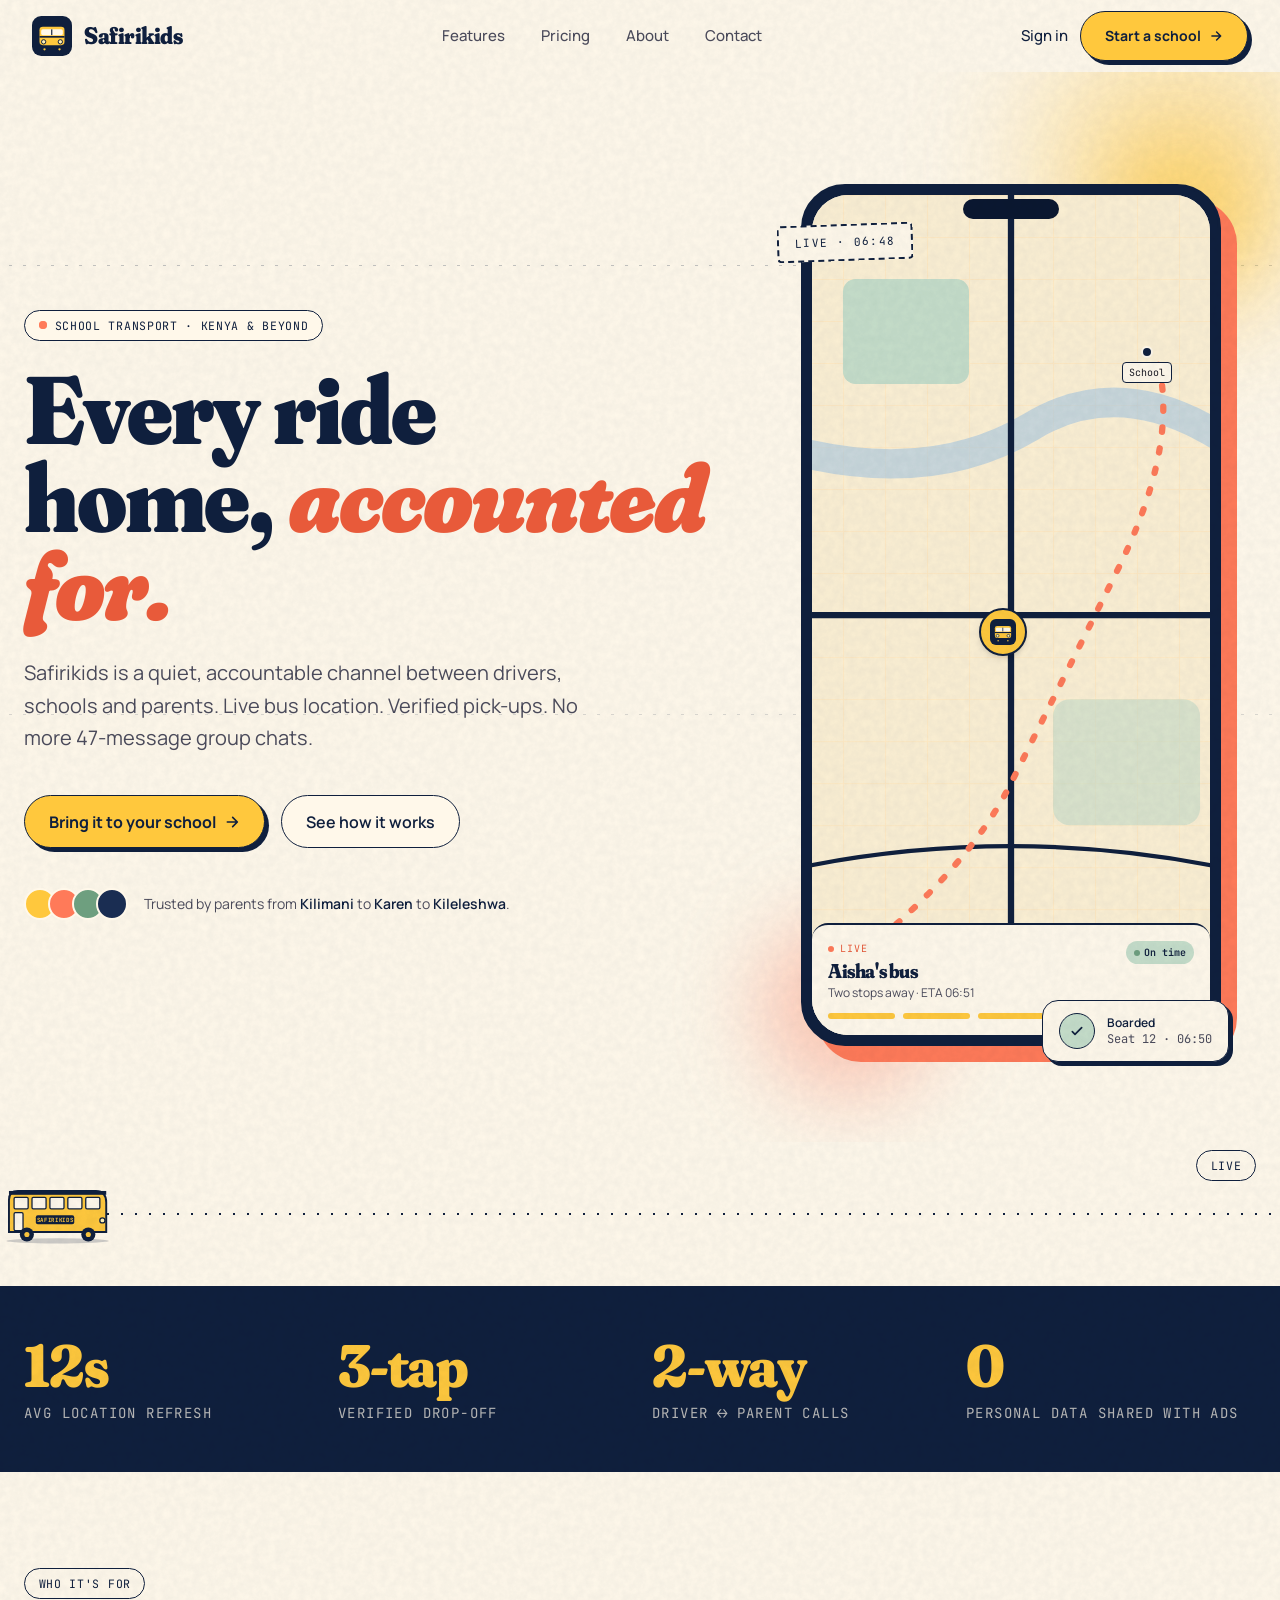
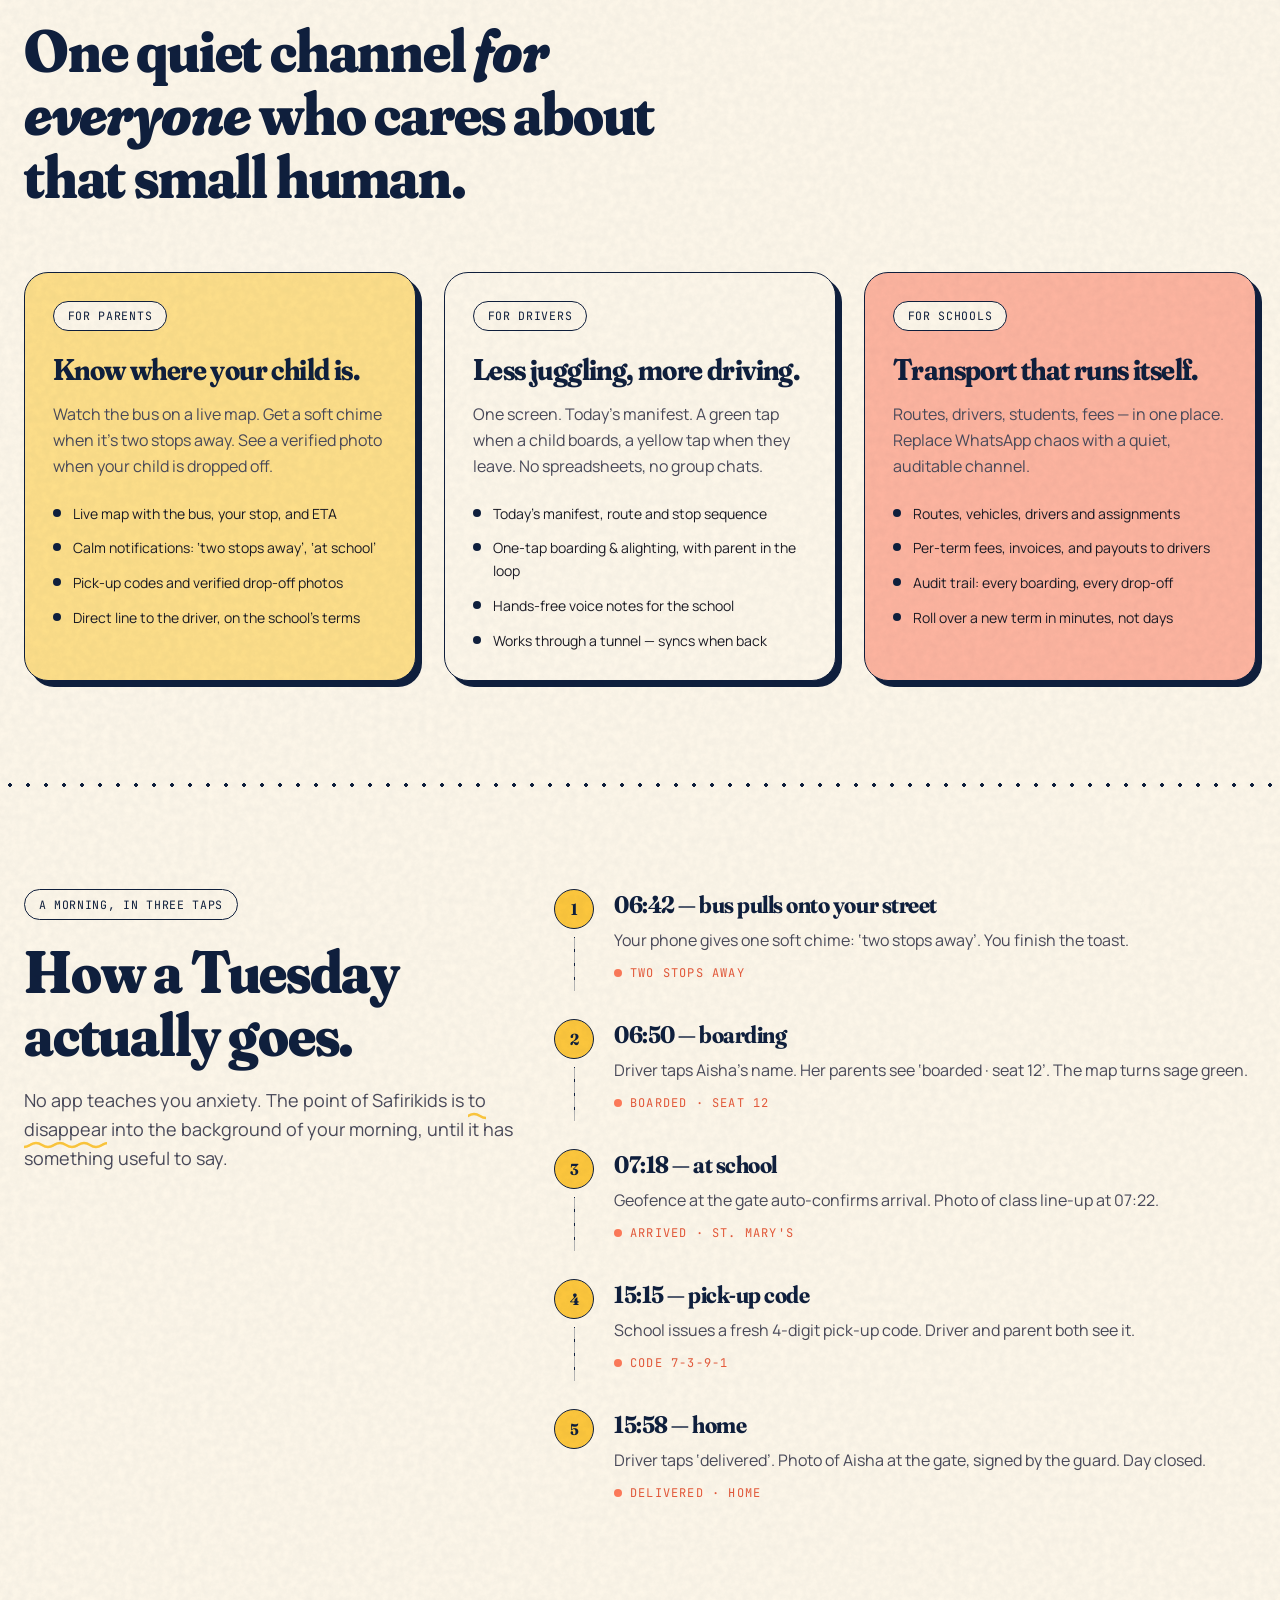
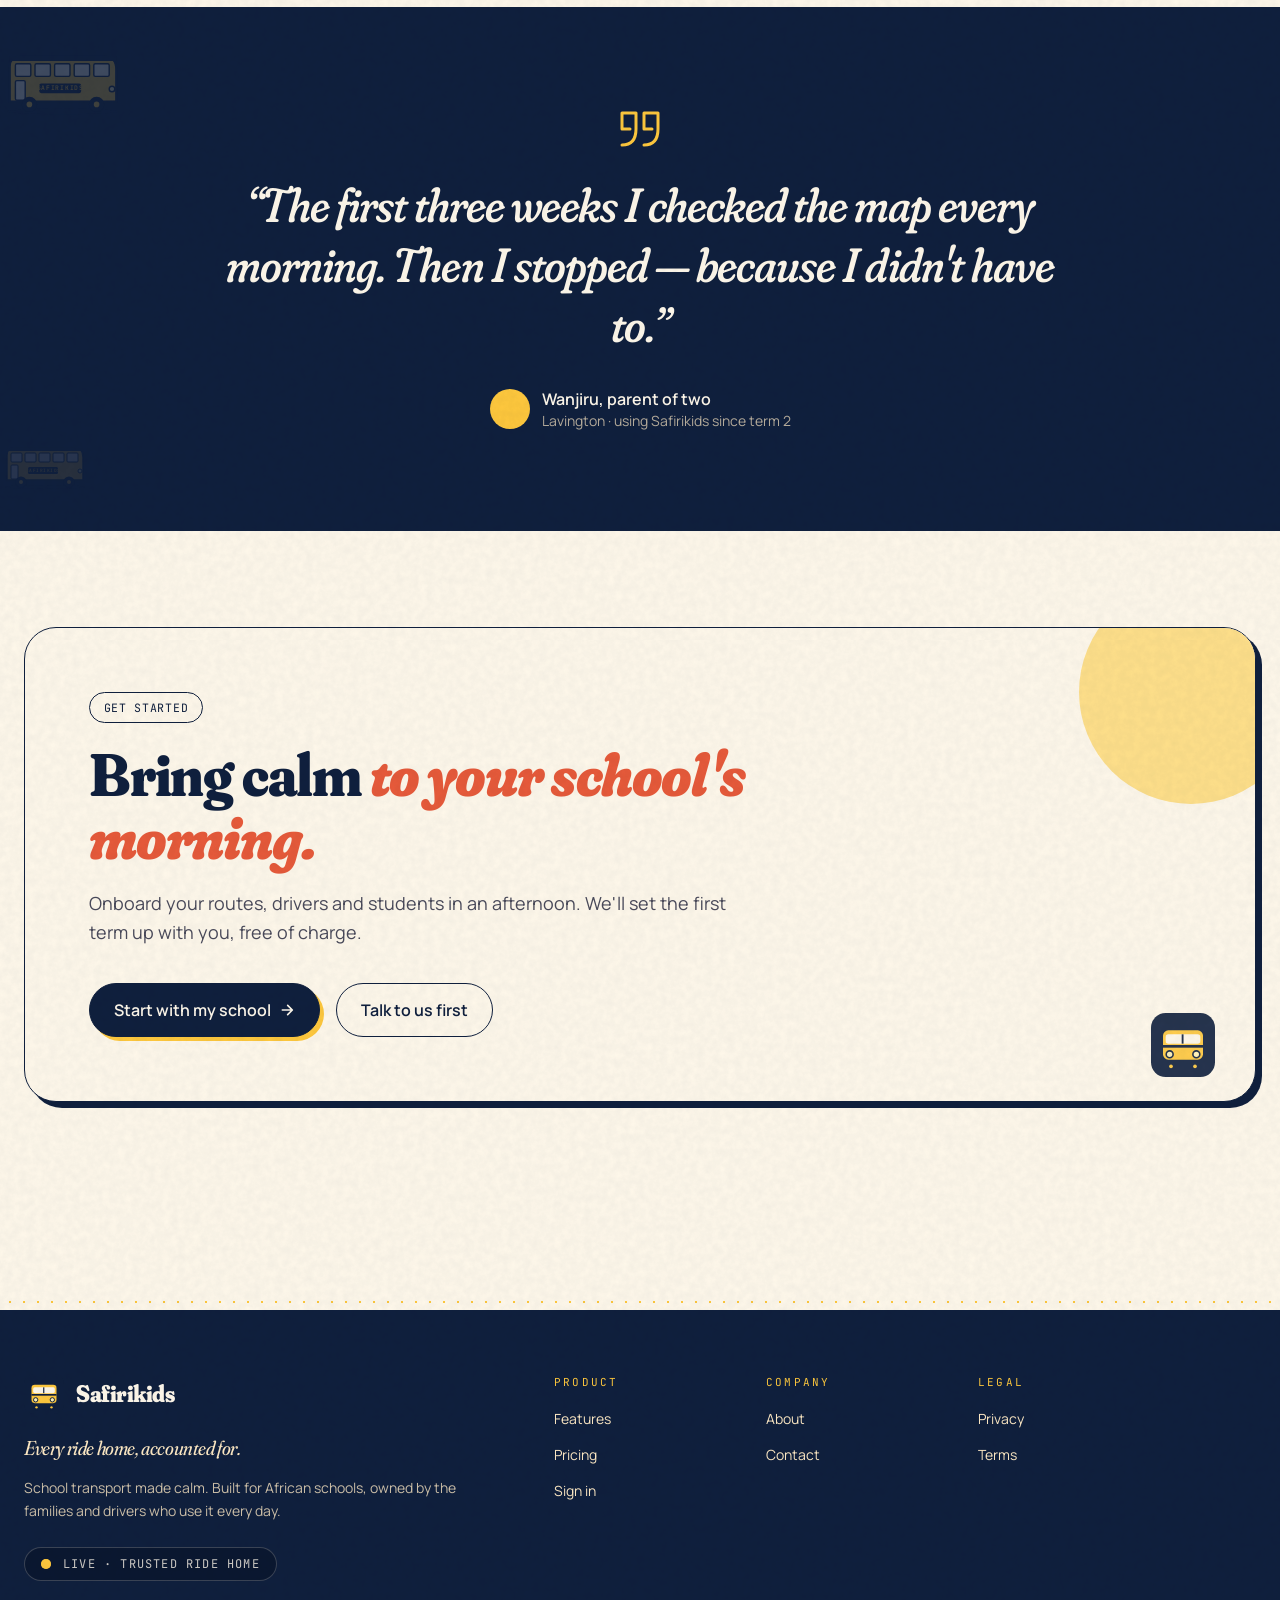
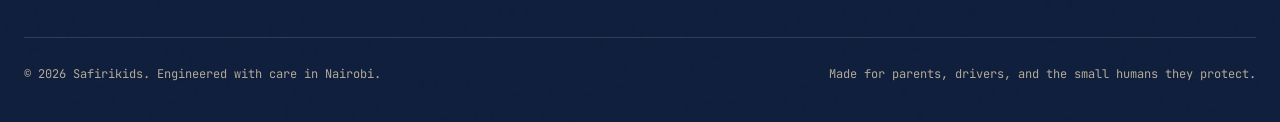
==== index.html @ a7955881 "Deploy Safirikids website safirikids/safirikids-website@d4a28b38cc1c0919cbdfd35cb88339eca6c3d77b" ====
<!DOCTYPE html><!--tIoZVGPIpzaWBC_Xr_E9K--><html lang="en"><head><meta charSet="utf-8"/><meta name="viewport" content="width=device-width, initial-scale=1"/><link rel="stylesheet" href="/_next/static/chunks/66b5caf5053bb949.css" data-precedence="next"/><link rel="preload" as="script" fetchPriority="low" href="/_next/static/chunks/e1d679caba8aaa66.js"/><script src="/_next/static/chunks/4c8a73fa9a568984.js" async=""></script><script src="/_next/static/chunks/1c64b19886203277.js" async=""></script><script src="/_next/static/chunks/c44ba29902c6819e.js" async=""></script><script src="/_next/static/chunks/turbopack-27e2cf467ea67dbc.js" async=""></script><script src="/_next/static/chunks/b247c6a4e0199b74.js" async=""></script><script src="/_next/static/chunks/6c33792a57a66467.js" async=""></script><script src="/_next/static/chunks/beefb697acdd731a.js" async=""></script><link rel="preload" href="https://fonts.googleapis.com/css2?family=Fraunces:opsz,wght@9..144,400;9..144,500;9..144,600;9..144,700;9..144,800;9..144,900&amp;family=Manrope:wght@300;400;500;600;700;800&amp;family=JetBrains+Mono:wght@400;500&amp;display=swap" as="style"/><link rel="preconnect" href="https://fonts.googleapis.com"/><link rel="preconnect" href="https://fonts.gstatic.com" crossorigin=""/><meta name="theme-color" content="#0F1F3D"/><title>Safirikids — Every ride home, accounted for.</title><meta name="description" content="Live school-bus tracking, verified pick-ups and drop-offs, and a private channel between drivers, schools and parents. Built for African schools, trusted by parents."/><meta name="author" content="Safirikids"/><link rel="manifest" href="/manifest.json"/><meta name="keywords" content="school bus tracking,child safety,school transport,parent app,school pickup app,driver app,GPS school bus,Kenya school transport,Safirikids"/><meta name="creator" content="Safirikids"/><meta name="publisher" content="Safirikids"/><meta name="robots" content="index, follow"/><meta property="og:title" content="Safirikids — Every ride home, accounted for."/><meta property="og:description" content="Live school-bus tracking, verified pick-ups and drop-offs, and a private channel between drivers, schools and parents. Built for African schools, trusted by parents."/><meta property="og:url" content="https://safirikids.cseco.co.ke"/><meta property="og:site_name" content="Safirikids"/><meta property="og:locale" content="en_US"/><meta property="og:image" content="https://safirikids.cseco.co.ke/og-image.png"/><meta property="og:image:width" content="1200"/><meta property="og:image:height" content="630"/><meta property="og:image:alt" content="Safirikids — school transport, in your pocket"/><meta property="og:image:type" content="image/png"/><meta property="og:type" content="website"/><meta name="twitter:card" content="summary_large_image"/><meta name="twitter:title" content="Safirikids — Every ride home, accounted for."/><meta name="twitter:description" content="Live school-bus tracking, verified pick-ups and drop-offs, and a private channel between drivers, schools and parents. Built for African schools, trusted by parents."/><meta name="twitter:image" content="https://safirikids.cseco.co.ke/og-image.png"/><link rel="icon" href="/favicon.svg" type="image/svg+xml"/><link rel="icon" href="/favicon.png" type="image/png" sizes="32x32"/><link rel="apple-touch-icon" href="/apple-touch-icon.png"/><link rel="stylesheet" href="https://fonts.googleapis.com/css2?family=Fraunces:opsz,wght@9..144,400;9..144,500;9..144,600;9..144,700;9..144,800;9..144,900&amp;family=Manrope:wght@300;400;500;600;700;800&amp;family=JetBrains+Mono:wght@400;500&amp;display=swap"/><script src="/_next/static/chunks/a6dad97d9634a72d.js" noModule=""></script></head><body class="font-sans antialiased bg-[var(--color-cream)] text-[var(--color-ink)] min-h-screen grain"><div hidden=""><!--$--><!--/$--></div><header class="sticky top-0 z-50 transition-all duration-300 bg-transparent"><div class="max-w-7xl mx-auto px-5 sm:px-8 h-[72px] flex items-center justify-between"><a class="flex items-center gap-3 group" aria-label="Safirikids" href="/"><svg width="40" height="40" viewBox="0 0 48 48" xmlns="http://www.w3.org/2000/svg" class="" aria-hidden="true"><rect width="48" height="48" rx="11" fill="#0F1F3D"></rect><rect x="9" y="13" width="30" height="22" rx="4" fill="#FFC83D"></rect><rect x="11" y="16" width="26" height="7" rx="2" fill="#FFF8EA"></rect><rect x="23" y="16" width="1.4" height="7" fill="#0F1F3D"></rect><rect x="9" y="24" width="30" height="2" fill="#0F1F3D"></rect><circle cx="14" cy="31" r="2.6" fill="#FFF1B5" stroke="#0F1F3D" stroke-width="1.2"></circle><circle cx="34" cy="31" r="2.6" fill="#FFF1B5" stroke="#0F1F3D" stroke-width="1.2"></circle><circle cx="15" cy="40" r="3.6" fill="#0F1F3D"></circle><circle cx="15" cy="40" r="1.4" fill="#FFC83D"></circle><circle cx="33" cy="40" r="3.6" fill="#0F1F3D"></circle><circle cx="33" cy="40" r="1.4" fill="#FFC83D"></circle></svg><span class="font-display text-2xl font-extrabold text-[var(--color-navy)] tracking-tight group-hover:text-[var(--color-coral-deep)] transition-colors" style="font-variation-settings:&quot;opsz&quot; 144, &quot;SOFT&quot; 100">Safirikids</span></a><nav class="hidden md:flex items-center gap-1"><a class="px-4 py-2 text-[15px] font-medium rounded-full transition-all text-[var(--color-ink-soft)] hover:text-[var(--color-navy)] hover:bg-[var(--color-cream-deep)]" href="/features">Features</a><a class="px-4 py-2 text-[15px] font-medium rounded-full transition-all text-[var(--color-ink-soft)] hover:text-[var(--color-navy)] hover:bg-[var(--color-cream-deep)]" href="/pricing">Pricing</a><a class="px-4 py-2 text-[15px] font-medium rounded-full transition-all text-[var(--color-ink-soft)] hover:text-[var(--color-navy)] hover:bg-[var(--color-cream-deep)]" href="/about">About</a><a class="px-4 py-2 text-[15px] font-medium rounded-full transition-all text-[var(--color-ink-soft)] hover:text-[var(--color-navy)] hover:bg-[var(--color-cream-deep)]" href="/contact">Contact</a></nav><div class="hidden md:flex items-center gap-3"><a href="https://app.safirikids.cseco.co.ke" class="text-[15px] font-medium text-[var(--color-navy)] hover:text-[var(--color-coral-deep)] transition-colors">Sign in</a><a href="https://app.safirikids.cseco.co.ke/?signup=1" class="btn-sun text-sm">Start a school<svg width="14" height="14" viewBox="0 0 24 24" fill="none" stroke="currentColor" stroke-width="2.5" stroke-linecap="round" stroke-linejoin="round"><path d="M5 12h14M13 5l7 7-7 7"></path></svg></a></div><button aria-label="Toggle menu" aria-expanded="false" class="md:hidden inline-flex items-center justify-center w-10 h-10 rounded-full border-[1.5px] border-[var(--color-navy)] bg-[var(--color-cream)]"><svg width="20" height="20" viewBox="0 0 24 24" fill="none" stroke="currentColor" stroke-width="2"><line x1="3" y1="7" x2="21" y2="7"></line><line x1="3" y1="17" x2="21" y2="17"></line></svg></button></div></header><main class="relative"><section class="relative overflow-hidden"><div class="absolute inset-x-0 top-[18%] h-px text-[var(--color-navy)]/40 route-line opacity-60"></div><div class="absolute inset-x-0 top-[60%] h-px text-[var(--color-navy)]/30 route-line opacity-50"></div><div class="absolute -top-12 -right-12 w-72 h-72 rounded-full bg-[var(--color-sun)]/40 blur-3xl pointer-events-none"></div><div class="relative max-w-7xl mx-auto px-6 pt-16 pb-12 md:pt-28 md:pb-24 grid md:grid-cols-12 gap-10 items-center"><div class="md:col-span-7 relative z-10"><div class="animate-rise"><span class="pill"><span class="relative flex h-2 w-2"><span class="absolute inline-flex h-full w-full rounded-full bg-[var(--color-coral)] opacity-70 beacon"></span><span class="relative inline-flex h-2 w-2 rounded-full bg-[var(--color-coral)]"></span></span>School transport · Kenya &amp; beyond</span></div><h1 class="font-display text-[56px] sm:text-[76px] md:text-[96px] leading-[0.92] font-black text-[var(--color-navy)] mt-6 animate-rise delay-100" style="font-variation-settings:&quot;opsz&quot; 144, &quot;SOFT&quot; 60, &quot;WONK&quot; 1">Every ride<br/>home,<!-- --> <span class="italic font-display-soft text-[var(--color-coral-deep)]">accounted for.</span></h1><p class="mt-7 text-lg md:text-xl text-[var(--color-ink-soft)] max-w-xl leading-relaxed animate-rise delay-200">Safirikids is a quiet, accountable channel between drivers, schools and parents. Live bus location. Verified pick-ups. No more 47-message group chats.</p><div class="mt-10 flex flex-wrap gap-4 animate-rise delay-300"><a href="https://app.safirikids.cseco.co.ke/?signup=1" class="btn-sun">Bring it to your school<svg width="16" height="16" viewBox="0 0 24 24" fill="none" stroke="currentColor" stroke-width="2.5" stroke-linecap="round" stroke-linejoin="round"><path d="M5 12h14M13 5l7 7-7 7"></path></svg></a><a class="btn-secondary" href="/features">See how it works</a></div><div class="mt-10 flex items-center gap-4 text-sm text-[var(--color-ink-soft)] animate-rise delay-400"><div class="flex -space-x-2"><span class="inline-block w-8 h-8 rounded-full border-2 border-[var(--color-cream)]" style="background:#FFC83D"></span><span class="inline-block w-8 h-8 rounded-full border-2 border-[var(--color-cream)]" style="background:#FF7A59"></span><span class="inline-block w-8 h-8 rounded-full border-2 border-[var(--color-cream)]" style="background:#6E9F7F"></span><span class="inline-block w-8 h-8 rounded-full border-2 border-[var(--color-cream)]" style="background:#1A2D52"></span></div><span>Trusted by parents from<!-- --> <span class="text-[var(--color-navy)] font-semibold">Kilimani</span> to<!-- --> <span class="text-[var(--color-navy)] font-semibold">Karen</span> to<!-- --> <span class="text-[var(--color-navy)] font-semibold">Kileleshwa</span>.</span></div></div><div class="md:col-span-5 relative animate-rise delay-200"><div class="relative mx-auto w-full max-w-[420px]"><div class="absolute -bottom-12 -left-10 w-44 h-44 rounded-full bg-[var(--color-coral-soft)]/70 blur-2xl" aria-hidden="true"></div><div class="absolute -top-10 -right-8 w-36 h-36 rounded-full bg-[var(--color-sun)]/60 blur-2xl" aria-hidden="true"></div><div class="absolute -left-6 top-10 z-20 hidden md:block"><span class="stamp">Live · 06:48</span></div><div class="relative rounded-[44px] border-[3px] border-[var(--color-navy)] bg-[var(--color-navy)] p-2 shadow-[16px_16px_0_var(--color-coral)]"><div class="absolute top-3 left-1/2 -translate-x-1/2 w-24 h-5 rounded-full bg-[var(--color-navy-deep)] z-10"></div><div class="rounded-[36px] overflow-hidden bg-[var(--color-cream)] aspect-[9/19] relative"><div class="absolute inset-0"><div class="absolute inset-0 bg-[var(--color-cream-deep)]"></div><svg viewBox="0 0 200 400" class="absolute inset-0 w-full h-full" preserveAspectRatio="xMidYMid slice"><defs><pattern id="grid" width="20" height="20" patternUnits="userSpaceOnUse"><path d="M 20 0 L 0 0 0 20" fill="none" stroke="#FFEAC4" stroke-width="1"></path></pattern></defs><rect width="200" height="400" fill="url(#grid)"></rect><rect x="20" y="40" width="60" height="50" rx="6" fill="#C5DDC9"></rect><rect x="120" y="240" width="70" height="60" rx="8" fill="#C5DDC9" opacity="0.6"></rect><path d="M -10 120 Q 60 140 110 110 T 220 130" stroke="#A8C8E2" stroke-width="14" fill="none" stroke-linecap="round" opacity="0.6"></path><path d="M 0 200 L 200 200" stroke="#0F1F3D" stroke-width="3"></path><path d="M 100 0 L 100 400" stroke="#0F1F3D" stroke-width="3"></path><path d="M 0 320 Q 100 300 200 320" stroke="#0F1F3D" stroke-width="2" fill="none"></path><path d="M 30 360 Q 80 320 100 280 T 150 180 T 170 80" stroke="#FF7A59" stroke-width="3" fill="none" stroke-dasharray="2 8" stroke-linecap="round"></path></svg><div class="absolute top-[18%] left-[78%] flex flex-col items-center"><span class="w-3 h-3 rounded-full bg-[var(--color-navy)] border-2 border-[var(--color-cream)]"></span><span class="font-mono text-[10px] mt-1 px-1.5 py-0.5 rounded bg-[var(--color-cream)] border border-[var(--color-navy)]">School</span></div><div class="absolute top-[88%] left-[10%] flex flex-col items-center"><span class="w-3 h-3 rounded-full bg-[var(--color-navy)] border-2 border-[var(--color-cream)]"></span><span class="font-mono text-[10px] mt-1 px-1.5 py-0.5 rounded bg-[var(--color-cream)] border border-[var(--color-navy)]">Home</span></div><div class="absolute top-[52%] left-[48%] -translate-x-1/2 -translate-y-1/2"><div class="relative"><span class="absolute inset-0 rounded-full beacon"></span><div class="relative bg-[var(--color-sun)] border-[2px] border-[var(--color-navy)] rounded-full w-12 h-12 flex items-center justify-center shadow-md"><svg width="26" height="26" viewBox="0 0 48 48" xmlns="http://www.w3.org/2000/svg" class="" aria-hidden="true"><rect width="48" height="48" rx="11" fill="#0F1F3D"></rect><rect x="9" y="13" width="30" height="22" rx="4" fill="#FFC83D"></rect><rect x="11" y="16" width="26" height="7" rx="2" fill="#FFF8EA"></rect><rect x="23" y="16" width="1.4" height="7" fill="#0F1F3D"></rect><rect x="9" y="24" width="30" height="2" fill="#0F1F3D"></rect><circle cx="14" cy="31" r="2.6" fill="#FFF1B5" stroke="#0F1F3D" stroke-width="1.2"></circle><circle cx="34" cy="31" r="2.6" fill="#FFF1B5" stroke="#0F1F3D" stroke-width="1.2"></circle><circle cx="15" cy="40" r="3.6" fill="#0F1F3D"></circle><circle cx="15" cy="40" r="1.4" fill="#FFC83D"></circle><circle cx="33" cy="40" r="3.6" fill="#0F1F3D"></circle><circle cx="33" cy="40" r="1.4" fill="#FFC83D"></circle></svg></div></div></div></div><div class="absolute bottom-0 inset-x-0 bg-[var(--color-cream)] border-t-[2px] border-[var(--color-navy)] p-4 rounded-t-2xl"><div class="flex items-start justify-between gap-3"><div><div class="font-mono text-[10px] uppercase tracking-widest text-[var(--color-coral-deep)] flex items-center gap-1.5"><span class="w-1.5 h-1.5 rounded-full bg-[var(--color-coral)] beacon"></span>Live</div><div class="font-display text-xl font-extrabold text-[var(--color-navy)] leading-tight mt-0.5" style="font-variation-settings:&quot;opsz&quot; 144, &quot;SOFT&quot; 80">Aisha&#x27;s bus</div><div class="text-xs text-[var(--color-ink-soft)] mt-0.5">Two stops away · ETA 06:51</div></div><span class="font-mono text-[10px] px-2 py-1 rounded-full bg-[var(--color-sage-soft)] text-[var(--color-navy)] font-semibold flex items-center gap-1"><span class="w-1.5 h-1.5 rounded-full bg-[var(--color-sage)] beacon-sage"></span>On time</span></div><div class="mt-3 flex items-center gap-2"><span class="flex-1 h-1.5 rounded-full bg-[var(--color-sun)]"></span><span class="flex-1 h-1.5 rounded-full bg-[var(--color-sun)]"></span><span class="flex-1 h-1.5 rounded-full bg-[var(--color-sun)]"></span><span class="flex-1 h-1.5 rounded-full bg-[var(--color-cream-deep)]"></span><span class="flex-1 h-1.5 rounded-full bg-[var(--color-cream-deep)]"></span></div></div></div></div><div class="absolute -bottom-4 -right-2 z-20 hidden sm:block"><div class="bg-[var(--color-cream)] rounded-2xl px-4 py-3 border-[1.5px] border-[var(--color-navy)] shadow-[4px_4px_0_var(--color-navy)] flex items-center gap-3"><div class="w-9 h-9 rounded-full bg-[var(--color-sage-soft)] border-[1.5px] border-[var(--color-navy)] flex items-center justify-center"><svg width="16" height="16" viewBox="0 0 24 24" fill="none" stroke="#0F1F3D" stroke-width="2.5" stroke-linecap="round" stroke-linejoin="round"><path d="M5 13l4 4L19 7"></path></svg></div><div class="text-xs"><div class="font-semibold text-[var(--color-navy)]">Boarded</div><div class="text-[var(--color-ink-soft)] font-mono">Seat 12 · 06:50</div></div></div></div></div></div></div></section><div class="relative overflow-hidden py-10"><div class="absolute inset-x-0 top-1/2 -translate-y-1/2 h-[2px] text-[var(--color-navy)] route-line"></div><div class="relative animate-drive-slow" style="width:fit-content"><div class="animate-hop"><svg width="115.2" height="64" viewBox="0 0 180 100" xmlns="http://www.w3.org/2000/svg" class="" aria-hidden="true"><ellipse cx="90" cy="92" rx="80" ry="4" fill="#0F1F3D" opacity="0.2"></ellipse><path d="M14 28 Q14 14 28 14 L150 14 Q166 14 166 32 L166 78 L14 78 Z" fill="#FFC83D" stroke="#0F1F3D" stroke-width="3"></path><rect x="14" y="14" width="152" height="6" fill="#0F1F3D"></rect><rect x="22" y="24" width="22" height="18" rx="2" fill="#FFF8EA" stroke="#0F1F3D" stroke-width="2"></rect><rect x="50" y="24" width="22" height="18" rx="2" fill="#FFF8EA" stroke="#0F1F3D" stroke-width="2"></rect><rect x="78" y="24" width="22" height="18" rx="2" fill="#FFF8EA" stroke="#0F1F3D" stroke-width="2"></rect><rect x="106" y="24" width="22" height="18" rx="2" fill="#FFF8EA" stroke="#0F1F3D" stroke-width="2"></rect><rect x="134" y="24" width="22" height="18" rx="2" fill="#FFF8EA" stroke="#0F1F3D" stroke-width="2"></rect><rect x="22" y="48" width="14" height="28" rx="2" fill="#FFF8EA" stroke="#0F1F3D" stroke-width="2"></rect><rect x="56" y="52" width="60" height="14" rx="3" fill="#0F1F3D"></rect><text x="86" y="62" text-anchor="middle" font-family="JetBrains Mono, monospace" font-size="9" font-weight="700" fill="#FFC83D" letter-spacing="1">SAFIRIKIDS</text><circle cx="160" cy="60" r="4" fill="#FFF1B5" stroke="#0F1F3D" stroke-width="2"></circle><circle cx="42" cy="82" r="11" fill="#0F1F3D"></circle><circle cx="42" cy="82" r="4" fill="#FFC83D"></circle><circle cx="138" cy="82" r="11" fill="#0F1F3D"></circle><circle cx="138" cy="82" r="4" fill="#FFC83D"></circle></svg></div></div><div class="absolute right-6 top-2"><span class="pill">Live</span></div></div><section class="relative bg-[var(--color-navy)] text-[var(--color-cream)] border-y-[1.5px] border-[var(--color-navy)]"><div class="max-w-7xl mx-auto px-6 py-12 grid grid-cols-2 md:grid-cols-4 gap-y-10 gap-x-6"><div class="text-center md:text-left"><div class="font-display text-5xl md:text-6xl font-extrabold text-[var(--color-sun)]" style="font-variation-settings:&quot;opsz&quot; 144, &quot;SOFT&quot; 80">12s</div><div class="mt-2 text-sm font-mono uppercase tracking-widest text-[var(--color-cream)]/70">Avg location refresh</div></div><div class="text-center md:text-left"><div class="font-display text-5xl md:text-6xl font-extrabold text-[var(--color-sun)]" style="font-variation-settings:&quot;opsz&quot; 144, &quot;SOFT&quot; 80">3-tap</div><div class="mt-2 text-sm font-mono uppercase tracking-widest text-[var(--color-cream)]/70">Verified drop-off</div></div><div class="text-center md:text-left"><div class="font-display text-5xl md:text-6xl font-extrabold text-[var(--color-sun)]" style="font-variation-settings:&quot;opsz&quot; 144, &quot;SOFT&quot; 80">2-way</div><div class="mt-2 text-sm font-mono uppercase tracking-widest text-[var(--color-cream)]/70">Driver ↔ parent calls</div></div><div class="text-center md:text-left"><div class="font-display text-5xl md:text-6xl font-extrabold text-[var(--color-sun)]" style="font-variation-settings:&quot;opsz&quot; 144, &quot;SOFT&quot; 80">0</div><div class="mt-2 text-sm font-mono uppercase tracking-widest text-[var(--color-cream)]/70">Personal data shared with ads</div></div></div></section><section class="relative max-w-7xl mx-auto px-6 py-24"><div class="max-w-2xl mb-16"><span class="pill">Who it&#x27;s for</span><h2 class="font-display text-5xl md:text-6xl font-extrabold text-[var(--color-navy)] mt-5 leading-[1.05]" style="font-variation-settings:&quot;opsz&quot; 144, &quot;SOFT&quot; 70">One quiet channel<!-- --> <span class="italic font-display-soft">for everyone</span> who cares about that small human.</h2></div><div class="grid md:grid-cols-3 gap-7"><article class="editorial-card-sun rounded-3xl p-7 relative animate-rise" style="animation-delay:0ms"><span class="pill mb-5">For parents</span><h3 class="font-display text-3xl font-bold text-[var(--color-navy)] leading-tight" style="font-variation-settings:&quot;opsz&quot; 144, &quot;SOFT&quot; 70">Know where your child is.</h3><p class="mt-3 text-[var(--color-ink-soft)] leading-relaxed">Watch the bus on a live map. Get a soft chime when it&#x27;s two stops away. See a verified photo when your child is dropped off.</p><ul class="mt-6 space-y-3"><li class="flex items-start gap-3 text-sm text-[var(--color-ink)] leading-relaxed"><span class="mt-1.5 inline-block w-2 h-2 rounded-full bg-[var(--color-navy)] flex-shrink-0"></span>Live map with the bus, your stop, and ETA</li><li class="flex items-start gap-3 text-sm text-[var(--color-ink)] leading-relaxed"><span class="mt-1.5 inline-block w-2 h-2 rounded-full bg-[var(--color-navy)] flex-shrink-0"></span>Calm notifications: ‘two stops away’, ‘at school’</li><li class="flex items-start gap-3 text-sm text-[var(--color-ink)] leading-relaxed"><span class="mt-1.5 inline-block w-2 h-2 rounded-full bg-[var(--color-navy)] flex-shrink-0"></span>Pick-up codes and verified drop-off photos</li><li class="flex items-start gap-3 text-sm text-[var(--color-ink)] leading-relaxed"><span class="mt-1.5 inline-block w-2 h-2 rounded-full bg-[var(--color-navy)] flex-shrink-0"></span>Direct line to the driver, on the school&#x27;s terms</li></ul></article><article class="editorial-card rounded-3xl p-7 relative animate-rise" style="animation-delay:120ms"><span class="pill mb-5">For drivers</span><h3 class="font-display text-3xl font-bold text-[var(--color-navy)] leading-tight" style="font-variation-settings:&quot;opsz&quot; 144, &quot;SOFT&quot; 70">Less juggling, more driving.</h3><p class="mt-3 text-[var(--color-ink-soft)] leading-relaxed">One screen. Today&#x27;s manifest. A green tap when a child boards, a yellow tap when they leave. No spreadsheets, no group chats.</p><ul class="mt-6 space-y-3"><li class="flex items-start gap-3 text-sm text-[var(--color-ink)] leading-relaxed"><span class="mt-1.5 inline-block w-2 h-2 rounded-full bg-[var(--color-navy)] flex-shrink-0"></span>Today&#x27;s manifest, route and stop sequence</li><li class="flex items-start gap-3 text-sm text-[var(--color-ink)] leading-relaxed"><span class="mt-1.5 inline-block w-2 h-2 rounded-full bg-[var(--color-navy)] flex-shrink-0"></span>One-tap boarding &amp; alighting, with parent in the loop</li><li class="flex items-start gap-3 text-sm text-[var(--color-ink)] leading-relaxed"><span class="mt-1.5 inline-block w-2 h-2 rounded-full bg-[var(--color-navy)] flex-shrink-0"></span>Hands-free voice notes for the school</li><li class="flex items-start gap-3 text-sm text-[var(--color-ink)] leading-relaxed"><span class="mt-1.5 inline-block w-2 h-2 rounded-full bg-[var(--color-navy)] flex-shrink-0"></span>Works through a tunnel — syncs when back</li></ul></article><article class="editorial-card-coral rounded-3xl p-7 relative animate-rise" style="animation-delay:240ms"><span class="pill mb-5">For schools</span><h3 class="font-display text-3xl font-bold text-[var(--color-navy)] leading-tight" style="font-variation-settings:&quot;opsz&quot; 144, &quot;SOFT&quot; 70">Transport that runs itself.</h3><p class="mt-3 text-[var(--color-ink-soft)] leading-relaxed">Routes, drivers, students, fees — in one place. Replace WhatsApp chaos with a quiet, auditable channel.</p><ul class="mt-6 space-y-3"><li class="flex items-start gap-3 text-sm text-[var(--color-ink)] leading-relaxed"><span class="mt-1.5 inline-block w-2 h-2 rounded-full bg-[var(--color-navy)] flex-shrink-0"></span>Routes, vehicles, drivers and assignments</li><li class="flex items-start gap-3 text-sm text-[var(--color-ink)] leading-relaxed"><span class="mt-1.5 inline-block w-2 h-2 rounded-full bg-[var(--color-navy)] flex-shrink-0"></span>Per-term fees, invoices, and payouts to drivers</li><li class="flex items-start gap-3 text-sm text-[var(--color-ink)] leading-relaxed"><span class="mt-1.5 inline-block w-2 h-2 rounded-full bg-[var(--color-navy)] flex-shrink-0"></span>Audit trail: every boarding, every drop-off</li><li class="flex items-start gap-3 text-sm text-[var(--color-ink)] leading-relaxed"><span class="mt-1.5 inline-block w-2 h-2 rounded-full bg-[var(--color-navy)] flex-shrink-0"></span>Roll over a new term in minutes, not days</li></ul></article></div></section><div class="divider-route mx-auto max-w-7xl px-6"></div><section class="relative max-w-7xl mx-auto px-6 py-24"><div class="grid md:grid-cols-12 gap-10 items-start"><div class="md:col-span-5 md:sticky md:top-24"><span class="pill">A morning, in three taps</span><h2 class="font-display text-5xl md:text-6xl font-extrabold text-[var(--color-navy)] mt-5 leading-[1.05]" style="font-variation-settings:&quot;opsz&quot; 144, &quot;SOFT&quot; 70">How a Tuesday actually goes.</h2><p class="mt-5 text-lg text-[var(--color-ink-soft)] leading-relaxed">No app teaches you anxiety. The point of Safirikids is<!-- --> <span class="wavy">to disappear</span> into the background of your morning, until it has something useful to say.</p></div><ol class="md:col-span-7 space-y-7 relative"><li class="grid grid-cols-[auto_1fr] gap-5"><div class="flex flex-col items-center"><span class="w-10 h-10 rounded-full bg-[var(--color-sun)] border-[1.5px] border-[var(--color-navy)] flex items-center justify-center font-display font-bold text-[var(--color-navy)]">1</span><span class="flex-1 mt-2 w-px bg-[var(--color-navy)]/30 route-line-vertical text-[var(--color-navy)] min-h-[40px]"></span></div><div class="pb-2"><h4 class="font-display text-2xl font-bold text-[var(--color-navy)]">06:42 — bus pulls onto your street</h4><p class="mt-1.5 text-[var(--color-ink-soft)] leading-relaxed">Your phone gives one soft chime: ‘two stops away’. You finish the toast.</p><span class="mt-3 inline-flex items-center gap-2 font-mono text-xs uppercase tracking-widest text-[var(--color-coral-deep)]"><span class="w-2 h-2 rounded-full bg-[var(--color-coral)]"></span>Two stops away</span></div></li><li class="grid grid-cols-[auto_1fr] gap-5"><div class="flex flex-col items-center"><span class="w-10 h-10 rounded-full bg-[var(--color-sun)] border-[1.5px] border-[var(--color-navy)] flex items-center justify-center font-display font-bold text-[var(--color-navy)]">2</span><span class="flex-1 mt-2 w-px bg-[var(--color-navy)]/30 route-line-vertical text-[var(--color-navy)] min-h-[40px]"></span></div><div class="pb-2"><h4 class="font-display text-2xl font-bold text-[var(--color-navy)]">06:50 — boarding</h4><p class="mt-1.5 text-[var(--color-ink-soft)] leading-relaxed">Driver taps Aisha&#x27;s name. Her parents see ‘boarded · seat 12’. The map turns sage green.</p><span class="mt-3 inline-flex items-center gap-2 font-mono text-xs uppercase tracking-widest text-[var(--color-coral-deep)]"><span class="w-2 h-2 rounded-full bg-[var(--color-coral)]"></span>Boarded · seat 12</span></div></li><li class="grid grid-cols-[auto_1fr] gap-5"><div class="flex flex-col items-center"><span class="w-10 h-10 rounded-full bg-[var(--color-sun)] border-[1.5px] border-[var(--color-navy)] flex items-center justify-center font-display font-bold text-[var(--color-navy)]">3</span><span class="flex-1 mt-2 w-px bg-[var(--color-navy)]/30 route-line-vertical text-[var(--color-navy)] min-h-[40px]"></span></div><div class="pb-2"><h4 class="font-display text-2xl font-bold text-[var(--color-navy)]">07:18 — at school</h4><p class="mt-1.5 text-[var(--color-ink-soft)] leading-relaxed">Geofence at the gate auto-confirms arrival. Photo of class line-up at 07:22.</p><span class="mt-3 inline-flex items-center gap-2 font-mono text-xs uppercase tracking-widest text-[var(--color-coral-deep)]"><span class="w-2 h-2 rounded-full bg-[var(--color-coral)]"></span>Arrived · St. Mary&#x27;s</span></div></li><li class="grid grid-cols-[auto_1fr] gap-5"><div class="flex flex-col items-center"><span class="w-10 h-10 rounded-full bg-[var(--color-sun)] border-[1.5px] border-[var(--color-navy)] flex items-center justify-center font-display font-bold text-[var(--color-navy)]">4</span><span class="flex-1 mt-2 w-px bg-[var(--color-navy)]/30 route-line-vertical text-[var(--color-navy)] min-h-[40px]"></span></div><div class="pb-2"><h4 class="font-display text-2xl font-bold text-[var(--color-navy)]">15:15 — pick-up code</h4><p class="mt-1.5 text-[var(--color-ink-soft)] leading-relaxed">School issues a fresh 4-digit pick-up code. Driver and parent both see it.</p><span class="mt-3 inline-flex items-center gap-2 font-mono text-xs uppercase tracking-widest text-[var(--color-coral-deep)]"><span class="w-2 h-2 rounded-full bg-[var(--color-coral)]"></span>Code 7-3-9-1</span></div></li><li class="grid grid-cols-[auto_1fr] gap-5"><div class="flex flex-col items-center"><span class="w-10 h-10 rounded-full bg-[var(--color-sun)] border-[1.5px] border-[var(--color-navy)] flex items-center justify-center font-display font-bold text-[var(--color-navy)]">5</span></div><div class="pb-2"><h4 class="font-display text-2xl font-bold text-[var(--color-navy)]">15:58 — home</h4><p class="mt-1.5 text-[var(--color-ink-soft)] leading-relaxed">Driver taps ‘delivered’. Photo of Aisha at the gate, signed by the guard. Day closed.</p><span class="mt-3 inline-flex items-center gap-2 font-mono text-xs uppercase tracking-widest text-[var(--color-coral-deep)]"><span class="w-2 h-2 rounded-full bg-[var(--color-coral)]"></span>Delivered · home</span></div></li></ol></div></section><section class="relative bg-[var(--color-navy)] text-[var(--color-cream)] py-24 overflow-hidden"><div class="absolute inset-x-0 top-10 opacity-20 pointer-events-none"><div class="animate-drive-slow w-fit"><svg width="126" height="70" viewBox="0 0 180 100" xmlns="http://www.w3.org/2000/svg" class="" aria-hidden="true"><ellipse cx="90" cy="92" rx="80" ry="4" fill="#0F1F3D" opacity="0.2"></ellipse><path d="M14 28 Q14 14 28 14 L150 14 Q166 14 166 32 L166 78 L14 78 Z" fill="#FFC83D" stroke="#0F1F3D" stroke-width="3"></path><rect x="14" y="14" width="152" height="6" fill="#0F1F3D"></rect><rect x="22" y="24" width="22" height="18" rx="2" fill="#FFF8EA" stroke="#0F1F3D" stroke-width="2"></rect><rect x="50" y="24" width="22" height="18" rx="2" fill="#FFF8EA" stroke="#0F1F3D" stroke-width="2"></rect><rect x="78" y="24" width="22" height="18" rx="2" fill="#FFF8EA" stroke="#0F1F3D" stroke-width="2"></rect><rect x="106" y="24" width="22" height="18" rx="2" fill="#FFF8EA" stroke="#0F1F3D" stroke-width="2"></rect><rect x="134" y="24" width="22" height="18" rx="2" fill="#FFF8EA" stroke="#0F1F3D" stroke-width="2"></rect><rect x="22" y="48" width="14" height="28" rx="2" fill="#FFF8EA" stroke="#0F1F3D" stroke-width="2"></rect><rect x="56" y="52" width="60" height="14" rx="3" fill="#0F1F3D"></rect><text x="86" y="62" text-anchor="middle" font-family="JetBrains Mono, monospace" font-size="9" font-weight="700" fill="#FFC83D" letter-spacing="1">SAFIRIKIDS</text><circle cx="160" cy="60" r="4" fill="#FFF1B5" stroke="#0F1F3D" stroke-width="2"></circle><circle cx="42" cy="82" r="11" fill="#0F1F3D"></circle><circle cx="42" cy="82" r="4" fill="#FFC83D"></circle><circle cx="138" cy="82" r="11" fill="#0F1F3D"></circle><circle cx="138" cy="82" r="4" fill="#FFC83D"></circle></svg></div></div><div class="absolute inset-x-0 bottom-10 opacity-10 pointer-events-none"><div class="animate-drive w-fit" style="animation-direction:reverse"><svg width="90" height="50" viewBox="0 0 180 100" xmlns="http://www.w3.org/2000/svg" class="" aria-hidden="true"><ellipse cx="90" cy="92" rx="80" ry="4" fill="#0F1F3D" opacity="0.2"></ellipse><path d="M14 28 Q14 14 28 14 L150 14 Q166 14 166 32 L166 78 L14 78 Z" fill="#FFC83D" stroke="#0F1F3D" stroke-width="3"></path><rect x="14" y="14" width="152" height="6" fill="#0F1F3D"></rect><rect x="22" y="24" width="22" height="18" rx="2" fill="#FFF8EA" stroke="#0F1F3D" stroke-width="2"></rect><rect x="50" y="24" width="22" height="18" rx="2" fill="#FFF8EA" stroke="#0F1F3D" stroke-width="2"></rect><rect x="78" y="24" width="22" height="18" rx="2" fill="#FFF8EA" stroke="#0F1F3D" stroke-width="2"></rect><rect x="106" y="24" width="22" height="18" rx="2" fill="#FFF8EA" stroke="#0F1F3D" stroke-width="2"></rect><rect x="134" y="24" width="22" height="18" rx="2" fill="#FFF8EA" stroke="#0F1F3D" stroke-width="2"></rect><rect x="22" y="48" width="14" height="28" rx="2" fill="#FFF8EA" stroke="#0F1F3D" stroke-width="2"></rect><rect x="56" y="52" width="60" height="14" rx="3" fill="#0F1F3D"></rect><text x="86" y="62" text-anchor="middle" font-family="JetBrains Mono, monospace" font-size="9" font-weight="700" fill="#FFC83D" letter-spacing="1">SAFIRIKIDS</text><circle cx="160" cy="60" r="4" fill="#FFF1B5" stroke="#0F1F3D" stroke-width="2"></circle><circle cx="42" cy="82" r="11" fill="#0F1F3D"></circle><circle cx="42" cy="82" r="4" fill="#FFC83D"></circle><circle cx="138" cy="82" r="11" fill="#0F1F3D"></circle><circle cx="138" cy="82" r="4" fill="#FFC83D"></circle></svg></div></div><div class="relative max-w-4xl mx-auto px-6 text-center"><svg width="48" height="48" viewBox="0 0 24 24" fill="none" stroke="#FFC83D" stroke-width="1.5" class="mx-auto mb-6"><path d="M3 21c3 0 7-1 7-8V5H3v8h4M14 21c3 0 7-1 7-8V5h-7v8h4" stroke-linecap="round" stroke-linejoin="round"></path></svg><p class="font-display text-3xl md:text-5xl leading-tight text-[var(--color-cream)] italic font-medium" style="font-variation-settings:&quot;opsz&quot; 144, &quot;SOFT&quot; 100, &quot;WONK&quot; 1">“The first three weeks I checked the map every morning. Then I stopped — because I didn&#x27;t have to.”</p><div class="mt-8 inline-flex items-center gap-3"><span class="w-10 h-10 rounded-full bg-[var(--color-sun)]"></span><div class="text-left"><div class="font-semibold text-[var(--color-cream)]">Wanjiru, parent of two</div><div class="text-sm text-[var(--color-cream-warm)]/70">Lavington · using Safirikids since term 2</div></div></div></div></section><section class="relative max-w-7xl mx-auto px-6 py-24"><div class="editorial-card rounded-[32px] p-10 md:p-16 relative overflow-hidden"><div class="absolute -top-12 -right-12 w-56 h-56 rounded-full bg-[var(--color-sun-soft)] pointer-events-none"></div><div class="absolute bottom-6 right-10 opacity-90 hidden md:block"><svg width="64" height="64" viewBox="0 0 48 48" xmlns="http://www.w3.org/2000/svg" class="" aria-hidden="true"><rect width="48" height="48" rx="11" fill="#0F1F3D"></rect><rect x="9" y="13" width="30" height="22" rx="4" fill="#FFC83D"></rect><rect x="11" y="16" width="26" height="7" rx="2" fill="#FFF8EA"></rect><rect x="23" y="16" width="1.4" height="7" fill="#0F1F3D"></rect><rect x="9" y="24" width="30" height="2" fill="#0F1F3D"></rect><circle cx="14" cy="31" r="2.6" fill="#FFF1B5" stroke="#0F1F3D" stroke-width="1.2"></circle><circle cx="34" cy="31" r="2.6" fill="#FFF1B5" stroke="#0F1F3D" stroke-width="1.2"></circle><circle cx="15" cy="40" r="3.6" fill="#0F1F3D"></circle><circle cx="15" cy="40" r="1.4" fill="#FFC83D"></circle><circle cx="33" cy="40" r="3.6" fill="#0F1F3D"></circle><circle cx="33" cy="40" r="1.4" fill="#FFC83D"></circle></svg></div><div class="relative max-w-2xl"><span class="pill">Get started</span><h2 class="font-display text-5xl md:text-6xl font-extrabold text-[var(--color-navy)] mt-5 leading-[1.05]" style="font-variation-settings:&quot;opsz&quot; 144, &quot;SOFT&quot; 70">Bring calm<!-- --> <span class="italic font-display-soft text-[var(--color-coral-deep)]">to your school&#x27;s morning.</span></h2><p class="mt-5 text-lg text-[var(--color-ink-soft)] leading-relaxed">Onboard your routes, drivers and students in an afternoon. We&#x27;ll set the first term up with you, free of charge.</p><div class="mt-9 flex flex-wrap gap-4"><a href="https://app.safirikids.cseco.co.ke/?signup=1" class="btn-primary">Start with my school<svg width="16" height="16" viewBox="0 0 24 24" fill="none" stroke="currentColor" stroke-width="2.5" stroke-linecap="round" stroke-linejoin="round"><path d="M5 12h14M13 5l7 7-7 7"></path></svg></a><a class="btn-secondary" href="/contact">Talk to us first</a></div></div></div></section><!--$--><!--/$--></main><footer class="relative bg-[var(--color-navy)] text-[var(--color-cream)] mt-24"><div class="h-4 text-[var(--color-sun)] route-line bg-[var(--color-cream)]" aria-hidden="true"></div><div class="max-w-7xl mx-auto px-6 pt-16 pb-10"><div class="grid grid-cols-2 md:grid-cols-12 gap-10 mb-14"><div class="col-span-2 md:col-span-5"><a class="flex items-center gap-3 mb-5 group w-fit" href="/"><svg width="40" height="40" viewBox="0 0 48 48" xmlns="http://www.w3.org/2000/svg" class="" aria-hidden="true"><rect width="48" height="48" rx="11" fill="#0F1F3D"></rect><rect x="9" y="13" width="30" height="22" rx="4" fill="#FFC83D"></rect><rect x="11" y="16" width="26" height="7" rx="2" fill="#FFF8EA"></rect><rect x="23" y="16" width="1.4" height="7" fill="#0F1F3D"></rect><rect x="9" y="24" width="30" height="2" fill="#0F1F3D"></rect><circle cx="14" cy="31" r="2.6" fill="#FFF1B5" stroke="#0F1F3D" stroke-width="1.2"></circle><circle cx="34" cy="31" r="2.6" fill="#FFF1B5" stroke="#0F1F3D" stroke-width="1.2"></circle><circle cx="15" cy="40" r="3.6" fill="#0F1F3D"></circle><circle cx="15" cy="40" r="1.4" fill="#FFC83D"></circle><circle cx="33" cy="40" r="3.6" fill="#0F1F3D"></circle><circle cx="33" cy="40" r="1.4" fill="#FFC83D"></circle></svg><span class="font-display text-2xl font-extrabold text-[var(--color-cream)]" style="font-variation-settings:&quot;opsz&quot; 144, &quot;SOFT&quot; 100">Safirikids</span></a><p class="font-display italic text-xl text-[var(--color-cream-warm)] max-w-md leading-snug">Every ride home, accounted for.</p><p class="text-sm text-[var(--color-cream-warm)]/80 mt-4 max-w-md leading-relaxed">School transport made calm. Built for African schools, owned by the families and drivers who use it every day.</p><div class="mt-6 inline-flex items-center gap-3 px-4 py-2 rounded-full border border-[var(--color-cream)]/20 bg-[var(--color-navy-deep)]"><span class="relative flex h-2.5 w-2.5"><span class="absolute inline-flex h-full w-full rounded-full bg-[var(--color-sun)] opacity-70 beacon"></span><span class="relative inline-flex rounded-full h-2.5 w-2.5 bg-[var(--color-sun)]"></span></span><span class="font-mono text-xs uppercase tracking-widest text-[var(--color-cream)]/80">Live · trusted ride home</span></div></div><div class="md:col-span-2"><h4 class="font-mono text-[11px] tracking-[0.2em] text-[var(--color-sun)] uppercase mb-4">Product</h4><ul class="space-y-3"><li><a class="text-sm text-[var(--color-cream-warm)] hover:text-[var(--color-sun)] transition-colors" href="/features">Features</a></li><li><a class="text-sm text-[var(--color-cream-warm)] hover:text-[var(--color-sun)] transition-colors" href="/pricing">Pricing</a></li><li><a href="https://app.safirikids.cseco.co.ke" class="text-sm text-[var(--color-cream-warm)] hover:text-[var(--color-sun)] transition-colors">Sign in</a></li></ul></div><div class="md:col-span-2"><h4 class="font-mono text-[11px] tracking-[0.2em] text-[var(--color-sun)] uppercase mb-4">Company</h4><ul class="space-y-3"><li><a class="text-sm text-[var(--color-cream-warm)] hover:text-[var(--color-sun)] transition-colors" href="/about">About</a></li><li><a class="text-sm text-[var(--color-cream-warm)] hover:text-[var(--color-sun)] transition-colors" href="/contact">Contact</a></li></ul></div><div class="md:col-span-2"><h4 class="font-mono text-[11px] tracking-[0.2em] text-[var(--color-sun)] uppercase mb-4">Legal</h4><ul class="space-y-3"><li><a class="text-sm text-[var(--color-cream-warm)] hover:text-[var(--color-sun)] transition-colors" href="/privacy">Privacy</a></li><li><a class="text-sm text-[var(--color-cream-warm)] hover:text-[var(--color-sun)] transition-colors" href="/terms">Terms</a></li></ul></div></div><div class="border-t border-[var(--color-cream)]/15 pt-7 flex flex-col md:flex-row justify-between items-start md:items-center gap-4"><p class="text-xs font-mono text-[var(--color-cream-warm)]/70">© <!-- -->2026<!-- --> <!-- -->Safirikids<!-- -->. Engineered with care in Nairobi.</p><p class="text-xs font-mono text-[var(--color-cream-warm)]/70">Made for parents, drivers, and the small humans they protect.</p></div></div></footer><script src="/_next/static/chunks/e1d679caba8aaa66.js" id="_R_" async=""></script><script>(self.__next_f=self.__next_f||[]).push([0])</script><script>self.__next_f.push([1,"1:\"$Sreact.fragment\"\n2:I[2971,[\"/_next/static/chunks/b247c6a4e0199b74.js\"],\"Header\"]\n3:I[92322,[\"/_next/static/chunks/6c33792a57a66467.js\",\"/_next/static/chunks/beefb697acdd731a.js\"],\"default\"]\n4:I[81409,[\"/_next/static/chunks/6c33792a57a66467.js\",\"/_next/static/chunks/beefb697acdd731a.js\"],\"default\"]\n5:I[74426,[\"/_next/static/chunks/b247c6a4e0199b74.js\"],\"\"]\nd:I[60374,[\"/_next/static/chunks/6c33792a57a66467.js\",\"/_next/static/chunks/beefb697acdd731a.js\"],\"default\"]\n:HL[\"/_next/static/chunks/66b5caf5053bb949.css\",\"style\"]\n:HL[\"https://fonts.googleapis.com/css2?family=Fraunces:opsz,wght@9..144,400;9..144,500;9..144,600;9..144,700;9..144,800;9..144,900\u0026family=Manrope:wght@300;400;500;600;700;800\u0026family=JetBrains+Mono:wght@400;500\u0026display=swap\",\"style\"]\n"])</script><script>self.__next_f.push([1,"0:{\"P\":null,\"b\":\"tIoZVGPIpzaWBC-Xr-E9K\",\"c\":[\"\",\"\"],\"q\":\"\",\"i\":false,\"f\":[[[\"\",{\"children\":[\"__PAGE__\",{}]},\"$undefined\",\"$undefined\",true],[[\"$\",\"$1\",\"c\",{\"children\":[[[\"$\",\"link\",\"0\",{\"rel\":\"stylesheet\",\"href\":\"/_next/static/chunks/66b5caf5053bb949.css\",\"precedence\":\"next\",\"crossOrigin\":\"$undefined\",\"nonce\":\"$undefined\"}],[\"$\",\"script\",\"script-0\",{\"src\":\"/_next/static/chunks/b247c6a4e0199b74.js\",\"async\":true,\"nonce\":\"$undefined\"}]],[\"$\",\"html\",null,{\"lang\":\"en\",\"children\":[[\"$\",\"head\",null,{\"children\":[[\"$\",\"link\",null,{\"rel\":\"preconnect\",\"href\":\"https://fonts.googleapis.com\"}],[\"$\",\"link\",null,{\"rel\":\"preconnect\",\"href\":\"https://fonts.gstatic.com\",\"crossOrigin\":\"\"}],[\"$\",\"link\",null,{\"rel\":\"stylesheet\",\"href\":\"https://fonts.googleapis.com/css2?family=Fraunces:opsz,wght@9..144,400;9..144,500;9..144,600;9..144,700;9..144,800;9..144,900\u0026family=Manrope:wght@300;400;500;600;700;800\u0026family=JetBrains+Mono:wght@400;500\u0026display=swap\"}]]}],[\"$\",\"body\",null,{\"className\":\"font-sans antialiased bg-[var(--color-cream)] text-[var(--color-ink)] min-h-screen grain\",\"children\":[[\"$\",\"$L2\",null,{}],[\"$\",\"main\",null,{\"className\":\"relative\",\"children\":[\"$\",\"$L3\",null,{\"parallelRouterKey\":\"children\",\"error\":\"$undefined\",\"errorStyles\":\"$undefined\",\"errorScripts\":\"$undefined\",\"template\":[\"$\",\"$L4\",null,{}],\"templateStyles\":\"$undefined\",\"templateScripts\":\"$undefined\",\"notFound\":[[[\"$\",\"title\",null,{\"children\":\"404: This page could not be found.\"}],[\"$\",\"div\",null,{\"style\":{\"fontFamily\":\"system-ui,\\\"Segoe UI\\\",Roboto,Helvetica,Arial,sans-serif,\\\"Apple Color Emoji\\\",\\\"Segoe UI Emoji\\\"\",\"height\":\"100vh\",\"textAlign\":\"center\",\"display\":\"flex\",\"flexDirection\":\"column\",\"alignItems\":\"center\",\"justifyContent\":\"center\"},\"children\":[\"$\",\"div\",null,{\"children\":[[\"$\",\"style\",null,{\"dangerouslySetInnerHTML\":{\"__html\":\"body{color:#000;background:#fff;margin:0}.next-error-h1{border-right:1px solid rgba(0,0,0,.3)}@media (prefers-color-scheme:dark){body{color:#fff;background:#000}.next-error-h1{border-right:1px solid rgba(255,255,255,.3)}}\"}}],[\"$\",\"h1\",null,{\"className\":\"next-error-h1\",\"style\":{\"display\":\"inline-block\",\"margin\":\"0 20px 0 0\",\"padding\":\"0 23px 0 0\",\"fontSize\":24,\"fontWeight\":500,\"verticalAlign\":\"top\",\"lineHeight\":\"49px\"},\"children\":404}],[\"$\",\"div\",null,{\"style\":{\"display\":\"inline-block\"},\"children\":[\"$\",\"h2\",null,{\"style\":{\"fontSize\":14,\"fontWeight\":400,\"lineHeight\":\"49px\",\"margin\":0},\"children\":\"This page could not be found.\"}]}]]}]}]],[]],\"forbidden\":\"$undefined\",\"unauthorized\":\"$undefined\"}]}],[\"$\",\"footer\",null,{\"className\":\"relative bg-[var(--color-navy)] text-[var(--color-cream)] mt-24\",\"children\":[[\"$\",\"div\",null,{\"className\":\"h-4 text-[var(--color-sun)] route-line bg-[var(--color-cream)]\",\"aria-hidden\":true}],[\"$\",\"div\",null,{\"className\":\"max-w-7xl mx-auto px-6 pt-16 pb-10\",\"children\":[[\"$\",\"div\",null,{\"className\":\"grid grid-cols-2 md:grid-cols-12 gap-10 mb-14\",\"children\":[[\"$\",\"div\",null,{\"className\":\"col-span-2 md:col-span-5\",\"children\":[[\"$\",\"$L5\",null,{\"href\":\"/\",\"className\":\"flex items-center gap-3 mb-5 group w-fit\",\"children\":[[\"$\",\"svg\",null,{\"width\":40,\"height\":40,\"viewBox\":\"0 0 48 48\",\"xmlns\":\"http://www.w3.org/2000/svg\",\"className\":\"\",\"aria-hidden\":\"true\",\"children\":[[\"$\",\"rect\",null,{\"width\":\"48\",\"height\":\"48\",\"rx\":\"11\",\"fill\":\"#0F1F3D\"}],[\"$\",\"rect\",null,{\"x\":\"9\",\"y\":\"13\",\"width\":\"30\",\"height\":\"22\",\"rx\":\"4\",\"fill\":\"#FFC83D\"}],[\"$\",\"rect\",null,{\"x\":\"11\",\"y\":\"16\",\"width\":\"26\",\"height\":\"7\",\"rx\":\"2\",\"fill\":\"#FFF8EA\"}],[\"$\",\"rect\",null,{\"x\":\"23\",\"y\":\"16\",\"width\":\"1.4\",\"height\":\"7\",\"fill\":\"#0F1F3D\"}],[\"$\",\"rect\",null,{\"x\":\"9\",\"y\":\"24\",\"width\":\"30\",\"height\":\"2\",\"fill\":\"#0F1F3D\"}],[\"$\",\"circle\",null,{\"cx\":\"14\",\"cy\":\"31\",\"r\":\"2.6\",\"fill\":\"#FFF1B5\",\"stroke\":\"#0F1F3D\",\"strokeWidth\":\"1.2\"}],[\"$\",\"circle\",null,{\"cx\":\"34\",\"cy\":\"31\",\"r\":\"2.6\",\"fill\":\"#FFF1B5\",\"stroke\":\"#0F1F3D\",\"strokeWidth\":\"1.2\"}],[\"$\",\"circle\",null,{\"cx\":\"15\",\"cy\":\"40\",\"r\":\"3.6\",\"fill\":\"#0F1F3D\"}],[\"$\",\"circle\",null,{\"cx\":\"15\",\"cy\":\"40\",\"r\":\"1.4\",\"fill\":\"#FFC83D\"}],[\"$\",\"circle\",null,{\"cx\":\"33\",\"cy\":\"40\",\"r\":\"3.6\",\"fill\":\"#0F1F3D\"}],[\"$\",\"circle\",null,{\"cx\":\"33\",\"cy\":\"40\",\"r\":\"1.4\",\"fill\":\"#FFC83D\"}]]}],[\"$\",\"span\",null,{\"className\":\"font-display text-2xl font-extrabold text-[var(--color-cream)]\",\"style\":{\"fontVariationSettings\":\"\\\"opsz\\\" 144, \\\"SOFT\\\" 100\"},\"children\":\"Safirikids\"}]]}],[\"$\",\"p\",null,{\"className\":\"font-display italic text-xl text-[var(--color-cream-warm)] max-w-md leading-snug\",\"children\":\"Every ride home, accounted for.\"}],[\"$\",\"p\",null,{\"className\":\"text-sm text-[var(--color-cream-warm)]/80 mt-4 max-w-md leading-relaxed\",\"children\":\"School transport made calm. Built for African schools, owned by the families and drivers who use it every day.\"}],\"$L6\"]}],[\"$L7\",\"$L8\",\"$L9\"]]}],\"$La\"]}]]}]]}]]}]]}],{\"children\":[\"$Lb\",{},null,false,false]},null,false,false],\"$Lc\",false]],\"m\":\"$undefined\",\"G\":[\"$d\",[]],\"S\":true}\n"])</script><script>self.__next_f.push([1,"19:I[19091,[\"/_next/static/chunks/6c33792a57a66467.js\",\"/_next/static/chunks/beefb697acdd731a.js\"],\"ViewportBoundary\"]\n1b:I[19091,[\"/_next/static/chunks/6c33792a57a66467.js\",\"/_next/static/chunks/beefb697acdd731a.js\"],\"MetadataBoundary\"]\n1c:\"$Sreact.suspense\"\n6:[\"$\",\"div\",null,{\"className\":\"mt-6 inline-flex items-center gap-3 px-4 py-2 rounded-full border border-[var(--color-cream)]/20 bg-[var(--color-navy-deep)]\",\"children\":[[\"$\",\"span\",null,{\"className\":\"relative flex h-2.5 w-2.5\",\"children\":[[\"$\",\"span\",null,{\"className\":\"absolute inline-flex h-full w-full rounded-full bg-[var(--color-sun)] opacity-70 beacon\"}],[\"$\",\"span\",null,{\"className\":\"relative inline-flex rounded-full h-2.5 w-2.5 bg-[var(--color-sun)]\"}]]}],[\"$\",\"span\",null,{\"className\":\"font-mono text-xs uppercase tracking-widest text-[var(--color-cream)]/80\",\"children\":\"Live · trusted ride home\"}]]}]\n7:[\"$\",\"div\",\"Product\",{\"className\":\"md:col-span-2\",\"children\":[[\"$\",\"h4\",null,{\"className\":\"font-mono text-[11px] tracking-[0.2em] text-[var(--color-sun)] uppercase mb-4\",\"children\":\"Product\"}],[\"$\",\"ul\",null,{\"className\":\"space-y-3\",\"children\":[[\"$\",\"li\",\"Features\",{\"children\":[\"$\",\"$L5\",null,{\"href\":\"/features\",\"className\":\"text-sm text-[var(--color-cream-warm)] hover:text-[var(--color-sun)] transition-colors\",\"children\":\"Features\"}]}],[\"$\",\"li\",\"Pricing\",{\"children\":[\"$\",\"$L5\",null,{\"href\":\"/pricing\",\"className\":\"text-sm text-[var(--color-cream-warm)] hover:text-[var(--color-sun)] transition-colors\",\"children\":\"Pricing\"}]}],[\"$\",\"li\",\"Sign in\",{\"children\":[\"$\",\"a\",null,{\"href\":\"https://app.safirikids.cseco.co.ke\",\"className\":\"text-sm text-[var(--color-cream-warm)] hover:text-[var(--color-sun)] transition-colors\",\"children\":\"Sign in\"}]}]]}]]}]\n8:[\"$\",\"div\",\"Company\",{\"className\":\"md:col-span-2\",\"children\":[[\"$\",\"h4\",null,{\"className\":\"font-mono text-[11px] tracking-[0.2em] text-[var(--color-sun)] uppercase mb-4\",\"children\":\"Company\"}],[\"$\",\"ul\",null,{\"className\":\"space-y-3\",\"children\":[[\"$\",\"li\",\"About\",{\"children\":[\"$\",\"$L5\",null,{\"href\":\"/about\",\"className\":\"text-sm text-[var(--color-cream-warm)] hover:text-[var(--color-sun)] transition-colors\",\"children\":\"About\"}]}],[\"$\",\"li\",\"Contact\",{\"children\":[\"$\",\"$L5\",null,{\"href\":\"/contact\",\"className\":\"text-sm text-[var(--color-cream-warm)] hover:text-[var(--color-sun)] transition-colors\",\"children\":\"Contact\"}]}]]}]]}]\n9:[\"$\",\"div\",\"Legal\",{\"className\":\"md:col-span-2\",\"children\":[[\"$\",\"h4\",null,{\"className\":\"font-mono text-[11px] tracking-[0.2em] text-[var(--color-sun)] uppercase mb-4\",\"children\":\"Legal\"}],[\"$\",\"ul\",null,{\"className\":\"space-y-3\",\"children\":[[\"$\",\"li\",\"Privacy\",{\"children\":[\"$\",\"$L5\",null,{\"href\":\"/privacy\",\"className\":\"text-sm text-[var(--color-cream-warm)] hover:text-[var(--color-sun)] transition-colors\",\"children\":\"Privacy\"}]}],[\"$\",\"li\",\"Terms\",{\"children\":[\"$\",\"$L5\",null,{\"href\":\"/terms\",\"className\":\"text-sm text-[var(--color-cream-warm)] hover:text-[var(--color-sun)] transition-colors\",\"children\":\"Terms\"}]}]]}]]}]\na:[\"$\",\"div\",null,{\"className\":\"border-t border-[var(--color-cream)]/15 pt-7 flex flex-col md:flex-row justify-between items-start md:items-center gap-4\",\"children\":[[\"$\",\"p\",null,{\"className\":\"text-xs font-mono text-[var(--color-cream-warm)]/70\",\"children\":[\"© \",2026,\" \",\"Safirikids\",\". Engineered with care in Nairobi.\"]}],[\"$\",\"p\",null,{\"className\":\"text-xs font-mono text-[var(--color-cream-warm)]/70\",\"children\":\"Made for parents, drivers, and the small humans they protect.\"}]]}]\n"])</script><script>self.__next_f.push([1,"b:[\"$\",\"$1\",\"c\",{\"children\":[[[\"$\",\"section\",null,{\"className\":\"relative overflow-hidden\",\"children\":[[\"$\",\"div\",null,{\"className\":\"absolute inset-x-0 top-[18%] h-px text-[var(--color-navy)]/40 route-line opacity-60\"}],[\"$\",\"div\",null,{\"className\":\"absolute inset-x-0 top-[60%] h-px text-[var(--color-navy)]/30 route-line opacity-50\"}],[\"$\",\"div\",null,{\"className\":\"absolute -top-12 -right-12 w-72 h-72 rounded-full bg-[var(--color-sun)]/40 blur-3xl pointer-events-none\"}],[\"$\",\"div\",null,{\"className\":\"relative max-w-7xl mx-auto px-6 pt-16 pb-12 md:pt-28 md:pb-24 grid md:grid-cols-12 gap-10 items-center\",\"children\":[[\"$\",\"div\",null,{\"className\":\"md:col-span-7 relative z-10\",\"children\":[[\"$\",\"div\",null,{\"className\":\"animate-rise\",\"children\":[\"$\",\"span\",null,{\"className\":\"pill\",\"children\":[[\"$\",\"span\",null,{\"className\":\"relative flex h-2 w-2\",\"children\":[[\"$\",\"span\",null,{\"className\":\"absolute inline-flex h-full w-full rounded-full bg-[var(--color-coral)] opacity-70 beacon\"}],[\"$\",\"span\",null,{\"className\":\"relative inline-flex h-2 w-2 rounded-full bg-[var(--color-coral)]\"}]]}],\"School transport · Kenya \u0026 beyond\"]}]}],[\"$\",\"h1\",null,{\"className\":\"font-display text-[56px] sm:text-[76px] md:text-[96px] leading-[0.92] font-black text-[var(--color-navy)] mt-6 animate-rise delay-100\",\"style\":{\"fontVariationSettings\":\"\\\"opsz\\\" 144, \\\"SOFT\\\" 60, \\\"WONK\\\" 1\"},\"children\":[\"Every ride\",[\"$\",\"br\",null,{}],\"home,\",\" \",[\"$\",\"span\",null,{\"className\":\"italic font-display-soft text-[var(--color-coral-deep)]\",\"children\":\"accounted for.\"}]]}],[\"$\",\"p\",null,{\"className\":\"mt-7 text-lg md:text-xl text-[var(--color-ink-soft)] max-w-xl leading-relaxed animate-rise delay-200\",\"children\":\"Safirikids is a quiet, accountable channel between drivers, schools and parents. Live bus location. Verified pick-ups. No more 47-message group chats.\"}],[\"$\",\"div\",null,{\"className\":\"mt-10 flex flex-wrap gap-4 animate-rise delay-300\",\"children\":[[\"$\",\"a\",null,{\"href\":\"https://app.safirikids.cseco.co.ke/?signup=1\",\"className\":\"btn-sun\",\"children\":[\"Bring it to your school\",[\"$\",\"svg\",null,{\"width\":\"16\",\"height\":\"16\",\"viewBox\":\"0 0 24 24\",\"fill\":\"none\",\"stroke\":\"currentColor\",\"strokeWidth\":\"2.5\",\"strokeLinecap\":\"round\",\"strokeLinejoin\":\"round\",\"children\":[\"$\",\"path\",null,{\"d\":\"M5 12h14M13 5l7 7-7 7\"}]}]]}],[\"$\",\"$L5\",null,{\"href\":\"/features\",\"className\":\"btn-secondary\",\"children\":\"See how it works\"}]]}],[\"$\",\"div\",null,{\"className\":\"mt-10 flex items-center gap-4 text-sm text-[var(--color-ink-soft)] animate-rise delay-400\",\"children\":[[\"$\",\"div\",null,{\"className\":\"flex -space-x-2\",\"children\":[[\"$\",\"span\",\"#FFC83D\",{\"className\":\"inline-block w-8 h-8 rounded-full border-2 border-[var(--color-cream)]\",\"style\":{\"background\":\"#FFC83D\"}}],[\"$\",\"span\",\"#FF7A59\",{\"className\":\"inline-block w-8 h-8 rounded-full border-2 border-[var(--color-cream)]\",\"style\":{\"background\":\"#FF7A59\"}}],[\"$\",\"span\",\"#6E9F7F\",{\"className\":\"inline-block w-8 h-8 rounded-full border-2 border-[var(--color-cream)]\",\"style\":{\"background\":\"#6E9F7F\"}}],[\"$\",\"span\",\"#1A2D52\",{\"className\":\"inline-block w-8 h-8 rounded-full border-2 border-[var(--color-cream)]\",\"style\":{\"background\":\"#1A2D52\"}}]]}],[\"$\",\"span\",null,{\"children\":[\"Trusted by parents from\",\" \",[\"$\",\"span\",null,{\"className\":\"text-[var(--color-navy)] font-semibold\",\"children\":\"Kilimani\"}],\" to\",\" \",[\"$\",\"span\",null,{\"className\":\"text-[var(--color-navy)] font-semibold\",\"children\":\"Karen\"}],\" to\",\" \",[\"$\",\"span\",null,{\"className\":\"text-[var(--color-navy)] font-semibold\",\"children\":\"Kileleshwa\"}],\".\"]}]]}]]}],[\"$\",\"div\",null,{\"className\":\"md:col-span-5 relative animate-rise delay-200\",\"children\":[\"$\",\"div\",null,{\"className\":\"relative mx-auto w-full max-w-[420px]\",\"children\":[[\"$\",\"div\",null,{\"className\":\"absolute -bottom-12 -left-10 w-44 h-44 rounded-full bg-[var(--color-coral-soft)]/70 blur-2xl\",\"aria-hidden\":true}],[\"$\",\"div\",null,{\"className\":\"absolute -top-10 -right-8 w-36 h-36 rounded-full bg-[var(--color-sun)]/60 blur-2xl\",\"aria-hidden\":true}],[\"$\",\"div\",null,{\"className\":\"absolute -left-6 top-10 z-20 hidden md:block\",\"children\":\"$Le\"}],\"$Lf\",\"$L10\"]}]}]]}]]}],\"$L11\",\"$L12\",\"$L13\",\"$L14\",\"$L15\",\"$L16\",\"$L17\"],null,\"$L18\"]}]\n"])</script><script>self.__next_f.push([1,"c:[\"$\",\"$1\",\"h\",{\"children\":[null,[\"$\",\"$L19\",null,{\"children\":\"$@1a\"}],[\"$\",\"div\",null,{\"hidden\":true,\"children\":[\"$\",\"$L1b\",null,{\"children\":[\"$\",\"$1c\",null,{\"name\":\"Next.Metadata\",\"children\":\"$@1d\"}]}]}],null]}]\n"])</script><script>self.__next_f.push([1,"29:I[19091,[\"/_next/static/chunks/6c33792a57a66467.js\",\"/_next/static/chunks/beefb697acdd731a.js\"],\"OutletBoundary\"]\ne:[\"$\",\"span\",null,{\"className\":\"stamp\",\"children\":\"Live · 06:48\"}]\n"])</script><script>self.__next_f.push([1,"f:[\"$\",\"div\",null,{\"className\":\"relative rounded-[44px] border-[3px] border-[var(--color-navy)] bg-[var(--color-navy)] p-2 shadow-[16px_16px_0_var(--color-coral)]\",\"children\":[[\"$\",\"div\",null,{\"className\":\"absolute top-3 left-1/2 -translate-x-1/2 w-24 h-5 rounded-full bg-[var(--color-navy-deep)] z-10\"}],[\"$\",\"div\",null,{\"className\":\"rounded-[36px] overflow-hidden bg-[var(--color-cream)] aspect-[9/19] relative\",\"children\":[[\"$\",\"div\",null,{\"className\":\"absolute inset-0\",\"children\":[[\"$\",\"div\",null,{\"className\":\"absolute inset-0 bg-[var(--color-cream-deep)]\"}],[\"$\",\"svg\",null,{\"viewBox\":\"0 0 200 400\",\"className\":\"absolute inset-0 w-full h-full\",\"preserveAspectRatio\":\"xMidYMid slice\",\"children\":[[\"$\",\"defs\",null,{\"children\":[\"$\",\"pattern\",null,{\"id\":\"grid\",\"width\":\"20\",\"height\":\"20\",\"patternUnits\":\"userSpaceOnUse\",\"children\":[\"$\",\"path\",null,{\"d\":\"M 20 0 L 0 0 0 20\",\"fill\":\"none\",\"stroke\":\"#FFEAC4\",\"strokeWidth\":\"1\"}]}]}],[\"$\",\"rect\",null,{\"width\":\"200\",\"height\":\"400\",\"fill\":\"url(#grid)\"}],[\"$\",\"rect\",null,{\"x\":\"20\",\"y\":\"40\",\"width\":\"60\",\"height\":\"50\",\"rx\":\"6\",\"fill\":\"#C5DDC9\"}],[\"$\",\"rect\",null,{\"x\":\"120\",\"y\":\"240\",\"width\":\"70\",\"height\":\"60\",\"rx\":\"8\",\"fill\":\"#C5DDC9\",\"opacity\":\"0.6\"}],[\"$\",\"path\",null,{\"d\":\"M -10 120 Q 60 140 110 110 T 220 130\",\"stroke\":\"#A8C8E2\",\"strokeWidth\":\"14\",\"fill\":\"none\",\"strokeLinecap\":\"round\",\"opacity\":\"0.6\"}],[\"$\",\"path\",null,{\"d\":\"M 0 200 L 200 200\",\"stroke\":\"#0F1F3D\",\"strokeWidth\":\"3\"}],[\"$\",\"path\",null,{\"d\":\"M 100 0 L 100 400\",\"stroke\":\"#0F1F3D\",\"strokeWidth\":\"3\"}],[\"$\",\"path\",null,{\"d\":\"M 0 320 Q 100 300 200 320\",\"stroke\":\"#0F1F3D\",\"strokeWidth\":\"2\",\"fill\":\"none\"}],[\"$\",\"path\",null,{\"d\":\"M 30 360 Q 80 320 100 280 T 150 180 T 170 80\",\"stroke\":\"#FF7A59\",\"strokeWidth\":\"3\",\"fill\":\"none\",\"strokeDasharray\":\"2 8\",\"strokeLinecap\":\"round\"}]]}],[\"$\",\"div\",null,{\"className\":\"absolute top-[18%] left-[78%] flex flex-col items-center\",\"children\":[[\"$\",\"span\",null,{\"className\":\"w-3 h-3 rounded-full bg-[var(--color-navy)] border-2 border-[var(--color-cream)]\"}],[\"$\",\"span\",null,{\"className\":\"font-mono text-[10px] mt-1 px-1.5 py-0.5 rounded bg-[var(--color-cream)] border border-[var(--color-navy)]\",\"children\":\"School\"}]]}],[\"$\",\"div\",null,{\"className\":\"absolute top-[88%] left-[10%] flex flex-col items-center\",\"children\":[[\"$\",\"span\",null,{\"className\":\"w-3 h-3 rounded-full bg-[var(--color-navy)] border-2 border-[var(--color-cream)]\"}],[\"$\",\"span\",null,{\"className\":\"font-mono text-[10px] mt-1 px-1.5 py-0.5 rounded bg-[var(--color-cream)] border border-[var(--color-navy)]\",\"children\":\"Home\"}]]}],[\"$\",\"div\",null,{\"className\":\"absolute top-[52%] left-[48%] -translate-x-1/2 -translate-y-1/2\",\"children\":[\"$\",\"div\",null,{\"className\":\"relative\",\"children\":[[\"$\",\"span\",null,{\"className\":\"absolute inset-0 rounded-full beacon\"}],[\"$\",\"div\",null,{\"className\":\"relative bg-[var(--color-sun)] border-[2px] border-[var(--color-navy)] rounded-full w-12 h-12 flex items-center justify-center shadow-md\",\"children\":[\"$\",\"svg\",null,{\"width\":26,\"height\":26,\"viewBox\":\"0 0 48 48\",\"xmlns\":\"http://www.w3.org/2000/svg\",\"className\":\"\",\"aria-hidden\":\"true\",\"children\":[[\"$\",\"rect\",null,{\"width\":\"48\",\"height\":\"48\",\"rx\":\"11\",\"fill\":\"#0F1F3D\"}],[\"$\",\"rect\",null,{\"x\":\"9\",\"y\":\"13\",\"width\":\"30\",\"height\":\"22\",\"rx\":\"4\",\"fill\":\"#FFC83D\"}],[\"$\",\"rect\",null,{\"x\":\"11\",\"y\":\"16\",\"width\":\"26\",\"height\":\"7\",\"rx\":\"2\",\"fill\":\"#FFF8EA\"}],[\"$\",\"rect\",null,{\"x\":\"23\",\"y\":\"16\",\"width\":\"1.4\",\"height\":\"7\",\"fill\":\"#0F1F3D\"}],[\"$\",\"rect\",null,{\"x\":\"9\",\"y\":\"24\",\"width\":\"30\",\"height\":\"2\",\"fill\":\"#0F1F3D\"}],[\"$\",\"circle\",null,{\"cx\":\"14\",\"cy\":\"31\",\"r\":\"2.6\",\"fill\":\"#FFF1B5\",\"stroke\":\"#0F1F3D\",\"strokeWidth\":\"1.2\"}],[\"$\",\"circle\",null,{\"cx\":\"34\",\"cy\":\"31\",\"r\":\"2.6\",\"fill\":\"#FFF1B5\",\"stroke\":\"#0F1F3D\",\"strokeWidth\":\"1.2\"}],[\"$\",\"circle\",null,{\"cx\":\"15\",\"cy\":\"40\",\"r\":\"3.6\",\"fill\":\"#0F1F3D\"}],[\"$\",\"circle\",null,{\"cx\":\"15\",\"cy\":\"40\",\"r\":\"1.4\",\"fill\":\"#FFC83D\"}],[\"$\",\"circle\",null,{\"cx\":\"33\",\"cy\":\"40\",\"r\":\"3.6\",\"fill\":\"#0F1F3D\"}],[\"$\",\"circle\",null,{\"cx\":\"33\",\"cy\":\"40\",\"r\":\"1.4\",\"fill\":\"#FFC83D\"}]]}]}]]}]}]]}],[\"$\",\"div\",null,{\"className\":\"absolute bottom-0 inset-x-0 bg-[var(--color-cream)] border-t-[2px] border-[var(--color-navy)] p-4 rounded-t-2xl\",\"children\":[[\"$\",\"div\",null,{\"className\":\"flex items-start justify-between gap-3\",\"children\":[[\"$\",\"div\",null,{\"children\":[[\"$\",\"div\",null,{\"className\":\"font-mono text-[10px] uppercase tracking-widest text-[var(--color-coral-deep)] flex items-center gap-1.5\",\"children\":[[\"$\",\"span\",null,{\"className\":\"w-1.5 h-1.5 rounded-full bg-[var(--color-coral)] beacon\"}],\"Live\"]}],\"$L1e\",\"$L1f\"]}],\"$L20\"]}],\"$L21\"]}]]}]]}]\n"])</script><script>self.__next_f.push([1,"10:[\"$\",\"div\",null,{\"className\":\"absolute -bottom-4 -right-2 z-20 hidden sm:block\",\"children\":[\"$\",\"div\",null,{\"className\":\"bg-[var(--color-cream)] rounded-2xl px-4 py-3 border-[1.5px] border-[var(--color-navy)] shadow-[4px_4px_0_var(--color-navy)] flex items-center gap-3\",\"children\":[[\"$\",\"div\",null,{\"className\":\"w-9 h-9 rounded-full bg-[var(--color-sage-soft)] border-[1.5px] border-[var(--color-navy)] flex items-center justify-center\",\"children\":[\"$\",\"svg\",null,{\"width\":\"16\",\"height\":\"16\",\"viewBox\":\"0 0 24 24\",\"fill\":\"none\",\"stroke\":\"#0F1F3D\",\"strokeWidth\":\"2.5\",\"strokeLinecap\":\"round\",\"strokeLinejoin\":\"round\",\"children\":[\"$\",\"path\",null,{\"d\":\"M5 13l4 4L19 7\"}]}]}],[\"$\",\"div\",null,{\"className\":\"text-xs\",\"children\":[[\"$\",\"div\",null,{\"className\":\"font-semibold text-[var(--color-navy)]\",\"children\":\"Boarded\"}],[\"$\",\"div\",null,{\"className\":\"text-[var(--color-ink-soft)] font-mono\",\"children\":\"Seat 12 · 06:50\"}]]}]]}]}]\n"])</script><script>self.__next_f.push([1,"11:[\"$\",\"div\",null,{\"className\":\"relative overflow-hidden py-10\",\"children\":[[\"$\",\"div\",null,{\"className\":\"absolute inset-x-0 top-1/2 -translate-y-1/2 h-[2px] text-[var(--color-navy)] route-line\"}],[\"$\",\"div\",null,{\"className\":\"relative animate-drive-slow\",\"style\":{\"width\":\"fit-content\"},\"children\":[\"$\",\"div\",null,{\"className\":\"animate-hop\",\"children\":[\"$\",\"svg\",null,{\"width\":115.2,\"height\":64,\"viewBox\":\"0 0 180 100\",\"xmlns\":\"http://www.w3.org/2000/svg\",\"className\":\"\",\"aria-hidden\":\"true\",\"children\":[[\"$\",\"ellipse\",null,{\"cx\":\"90\",\"cy\":\"92\",\"rx\":\"80\",\"ry\":\"4\",\"fill\":\"#0F1F3D\",\"opacity\":\"0.2\"}],[\"$\",\"path\",null,{\"d\":\"M14 28 Q14 14 28 14 L150 14 Q166 14 166 32 L166 78 L14 78 Z\",\"fill\":\"#FFC83D\",\"stroke\":\"#0F1F3D\",\"strokeWidth\":\"3\"}],[\"$\",\"rect\",null,{\"x\":\"14\",\"y\":\"14\",\"width\":\"152\",\"height\":\"6\",\"fill\":\"#0F1F3D\"}],[\"$\",\"rect\",null,{\"x\":\"22\",\"y\":\"24\",\"width\":\"22\",\"height\":\"18\",\"rx\":\"2\",\"fill\":\"#FFF8EA\",\"stroke\":\"#0F1F3D\",\"strokeWidth\":\"2\"}],[\"$\",\"rect\",null,{\"x\":\"50\",\"y\":\"24\",\"width\":\"22\",\"height\":\"18\",\"rx\":\"2\",\"fill\":\"#FFF8EA\",\"stroke\":\"#0F1F3D\",\"strokeWidth\":\"2\"}],[\"$\",\"rect\",null,{\"x\":\"78\",\"y\":\"24\",\"width\":\"22\",\"height\":\"18\",\"rx\":\"2\",\"fill\":\"#FFF8EA\",\"stroke\":\"#0F1F3D\",\"strokeWidth\":\"2\"}],[\"$\",\"rect\",null,{\"x\":\"106\",\"y\":\"24\",\"width\":\"22\",\"height\":\"18\",\"rx\":\"2\",\"fill\":\"#FFF8EA\",\"stroke\":\"#0F1F3D\",\"strokeWidth\":\"2\"}],[\"$\",\"rect\",null,{\"x\":\"134\",\"y\":\"24\",\"width\":\"22\",\"height\":\"18\",\"rx\":\"2\",\"fill\":\"#FFF8EA\",\"stroke\":\"#0F1F3D\",\"strokeWidth\":\"2\"}],[\"$\",\"rect\",null,{\"x\":\"22\",\"y\":\"48\",\"width\":\"14\",\"height\":\"28\",\"rx\":\"2\",\"fill\":\"#FFF8EA\",\"stroke\":\"#0F1F3D\",\"strokeWidth\":\"2\"}],[\"$\",\"rect\",null,{\"x\":\"56\",\"y\":\"52\",\"width\":\"60\",\"height\":\"14\",\"rx\":\"3\",\"fill\":\"#0F1F3D\"}],[\"$\",\"text\",null,{\"x\":\"86\",\"y\":\"62\",\"textAnchor\":\"middle\",\"fontFamily\":\"JetBrains Mono, monospace\",\"fontSize\":\"9\",\"fontWeight\":\"700\",\"fill\":\"#FFC83D\",\"letterSpacing\":\"1\",\"children\":\"SAFIRIKIDS\"}],[\"$\",\"circle\",null,{\"cx\":\"160\",\"cy\":\"60\",\"r\":\"4\",\"fill\":\"#FFF1B5\",\"stroke\":\"#0F1F3D\",\"strokeWidth\":\"2\"}],[\"$\",\"circle\",null,{\"cx\":\"42\",\"cy\":\"82\",\"r\":\"11\",\"fill\":\"#0F1F3D\"}],[\"$\",\"circle\",null,{\"cx\":\"42\",\"cy\":\"82\",\"r\":\"4\",\"fill\":\"#FFC83D\"}],[\"$\",\"circle\",null,{\"cx\":\"138\",\"cy\":\"82\",\"r\":\"11\",\"fill\":\"#0F1F3D\"}],[\"$\",\"circle\",null,{\"cx\":\"138\",\"cy\":\"82\",\"r\":\"4\",\"fill\":\"#FFC83D\"}]]}]}]}],[\"$\",\"div\",null,{\"className\":\"absolute right-6 top-2\",\"children\":[\"$\",\"span\",null,{\"className\":\"pill\",\"children\":\"Live\"}]}]]}]\n"])</script><script>self.__next_f.push([1,"12:[\"$\",\"section\",null,{\"className\":\"relative bg-[var(--color-navy)] text-[var(--color-cream)] border-y-[1.5px] border-[var(--color-navy)]\",\"children\":[\"$\",\"div\",null,{\"className\":\"max-w-7xl mx-auto px-6 py-12 grid grid-cols-2 md:grid-cols-4 gap-y-10 gap-x-6\",\"children\":[[\"$\",\"div\",\"Avg location refresh\",{\"className\":\"text-center md:text-left\",\"children\":[[\"$\",\"div\",null,{\"className\":\"font-display text-5xl md:text-6xl font-extrabold text-[var(--color-sun)]\",\"style\":{\"fontVariationSettings\":\"\\\"opsz\\\" 144, \\\"SOFT\\\" 80\"},\"children\":\"12s\"}],[\"$\",\"div\",null,{\"className\":\"mt-2 text-sm font-mono uppercase tracking-widest text-[var(--color-cream)]/70\",\"children\":\"Avg location refresh\"}]]}],[\"$\",\"div\",\"Verified drop-off\",{\"className\":\"text-center md:text-left\",\"children\":[[\"$\",\"div\",null,{\"className\":\"font-display text-5xl md:text-6xl font-extrabold text-[var(--color-sun)]\",\"style\":{\"fontVariationSettings\":\"\\\"opsz\\\" 144, \\\"SOFT\\\" 80\"},\"children\":\"3-tap\"}],[\"$\",\"div\",null,{\"className\":\"mt-2 text-sm font-mono uppercase tracking-widest text-[var(--color-cream)]/70\",\"children\":\"Verified drop-off\"}]]}],[\"$\",\"div\",\"Driver ↔ parent calls\",{\"className\":\"text-center md:text-left\",\"children\":[[\"$\",\"div\",null,{\"className\":\"font-display text-5xl md:text-6xl font-extrabold text-[var(--color-sun)]\",\"style\":{\"fontVariationSettings\":\"\\\"opsz\\\" 144, \\\"SOFT\\\" 80\"},\"children\":\"2-way\"}],[\"$\",\"div\",null,{\"className\":\"mt-2 text-sm font-mono uppercase tracking-widest text-[var(--color-cream)]/70\",\"children\":\"Driver ↔ parent calls\"}]]}],[\"$\",\"div\",\"Personal data shared with ads\",{\"className\":\"text-center md:text-left\",\"children\":[[\"$\",\"div\",null,{\"className\":\"font-display text-5xl md:text-6xl font-extrabold text-[var(--color-sun)]\",\"style\":{\"fontVariationSettings\":\"\\\"opsz\\\" 144, \\\"SOFT\\\" 80\"},\"children\":\"0\"}],[\"$\",\"div\",null,{\"className\":\"mt-2 text-sm font-mono uppercase tracking-widest text-[var(--color-cream)]/70\",\"children\":\"Personal data shared with ads\"}]]}]]}]}]\n"])</script><script>self.__next_f.push([1,"13:[\"$\",\"section\",null,{\"className\":\"relative max-w-7xl mx-auto px-6 py-24\",\"children\":[[\"$\",\"div\",null,{\"className\":\"max-w-2xl mb-16\",\"children\":[[\"$\",\"span\",null,{\"className\":\"pill\",\"children\":\"Who it's for\"}],[\"$\",\"h2\",null,{\"className\":\"font-display text-5xl md:text-6xl font-extrabold text-[var(--color-navy)] mt-5 leading-[1.05]\",\"style\":{\"fontVariationSettings\":\"\\\"opsz\\\" 144, \\\"SOFT\\\" 70\"},\"children\":[\"One quiet channel\",\" \",[\"$\",\"span\",null,{\"className\":\"italic font-display-soft\",\"children\":\"for everyone\"}],\" who cares about that small human.\"]}]]}],[\"$\",\"div\",null,{\"className\":\"grid md:grid-cols-3 gap-7\",\"children\":[[\"$\",\"article\",\"Know where your child is.\",{\"className\":\"editorial-card-sun rounded-3xl p-7 relative animate-rise\",\"style\":{\"animationDelay\":\"0ms\"},\"children\":[[\"$\",\"span\",null,{\"className\":\"pill mb-5\",\"children\":\"For parents\"}],[\"$\",\"h3\",null,{\"className\":\"font-display text-3xl font-bold text-[var(--color-navy)] leading-tight\",\"style\":{\"fontVariationSettings\":\"\\\"opsz\\\" 144, \\\"SOFT\\\" 70\"},\"children\":\"Know where your child is.\"}],[\"$\",\"p\",null,{\"className\":\"mt-3 text-[var(--color-ink-soft)] leading-relaxed\",\"children\":\"Watch the bus on a live map. Get a soft chime when it's two stops away. See a verified photo when your child is dropped off.\"}],[\"$\",\"ul\",null,{\"className\":\"mt-6 space-y-3\",\"children\":[[\"$\",\"li\",\"Live map with the bus, your stop, and ETA\",{\"className\":\"flex items-start gap-3 text-sm text-[var(--color-ink)] leading-relaxed\",\"children\":[[\"$\",\"span\",null,{\"className\":\"mt-1.5 inline-block w-2 h-2 rounded-full bg-[var(--color-navy)] flex-shrink-0\"}],\"Live map with the bus, your stop, and ETA\"]}],[\"$\",\"li\",\"Calm notifications: ‘two stops away’, ‘at school’\",{\"className\":\"flex items-start gap-3 text-sm text-[var(--color-ink)] leading-relaxed\",\"children\":[[\"$\",\"span\",null,{\"className\":\"mt-1.5 inline-block w-2 h-2 rounded-full bg-[var(--color-navy)] flex-shrink-0\"}],\"Calm notifications: ‘two stops away’, ‘at school’\"]}],[\"$\",\"li\",\"Pick-up codes and verified drop-off photos\",{\"className\":\"flex items-start gap-3 text-sm text-[var(--color-ink)] leading-relaxed\",\"children\":[[\"$\",\"span\",null,{\"className\":\"mt-1.5 inline-block w-2 h-2 rounded-full bg-[var(--color-navy)] flex-shrink-0\"}],\"Pick-up codes and verified drop-off photos\"]}],[\"$\",\"li\",\"Direct line to the driver, on the school's terms\",{\"className\":\"flex items-start gap-3 text-sm text-[var(--color-ink)] leading-relaxed\",\"children\":[[\"$\",\"span\",null,{\"className\":\"mt-1.5 inline-block w-2 h-2 rounded-full bg-[var(--color-navy)] flex-shrink-0\"}],\"Direct line to the driver, on the school's terms\"]}]]}]]}],[\"$\",\"article\",\"Less juggling, more driving.\",{\"className\":\"editorial-card rounded-3xl p-7 relative animate-rise\",\"style\":{\"animationDelay\":\"120ms\"},\"children\":[[\"$\",\"span\",null,{\"className\":\"pill mb-5\",\"children\":\"For drivers\"}],[\"$\",\"h3\",null,{\"className\":\"font-display text-3xl font-bold text-[var(--color-navy)] leading-tight\",\"style\":{\"fontVariationSettings\":\"\\\"opsz\\\" 144, \\\"SOFT\\\" 70\"},\"children\":\"Less juggling, more driving.\"}],[\"$\",\"p\",null,{\"className\":\"mt-3 text-[var(--color-ink-soft)] leading-relaxed\",\"children\":\"One screen. Today's manifest. A green tap when a child boards, a yellow tap when they leave. No spreadsheets, no group chats.\"}],[\"$\",\"ul\",null,{\"className\":\"mt-6 space-y-3\",\"children\":[[\"$\",\"li\",\"Today's manifest, route and stop sequence\",{\"className\":\"flex items-start gap-3 text-sm text-[var(--color-ink)] leading-relaxed\",\"children\":[[\"$\",\"span\",null,{\"className\":\"mt-1.5 inline-block w-2 h-2 rounded-full bg-[var(--color-navy)] flex-shrink-0\"}],\"Today's manifest, route and stop sequence\"]}],[\"$\",\"li\",\"One-tap boarding \u0026 alighting, with parent in the loop\",{\"className\":\"flex items-start gap-3 text-sm text-[var(--color-ink)] leading-relaxed\",\"children\":[[\"$\",\"span\",null,{\"className\":\"mt-1.5 inline-block w-2 h-2 rounded-full bg-[var(--color-navy)] flex-shrink-0\"}],\"One-tap boarding \u0026 alighting, with parent in the loop\"]}],\"$L22\",\"$L23\"]}]]}],\"$L24\"]}]]}]\n"])</script><script>self.__next_f.push([1,"14:[\"$\",\"div\",null,{\"className\":\"divider-route mx-auto max-w-7xl px-6\"}]\n"])</script><script>self.__next_f.push([1,"15:[\"$\",\"section\",null,{\"className\":\"relative max-w-7xl mx-auto px-6 py-24\",\"children\":[\"$\",\"div\",null,{\"className\":\"grid md:grid-cols-12 gap-10 items-start\",\"children\":[[\"$\",\"div\",null,{\"className\":\"md:col-span-5 md:sticky md:top-24\",\"children\":[[\"$\",\"span\",null,{\"className\":\"pill\",\"children\":\"A morning, in three taps\"}],[\"$\",\"h2\",null,{\"className\":\"font-display text-5xl md:text-6xl font-extrabold text-[var(--color-navy)] mt-5 leading-[1.05]\",\"style\":{\"fontVariationSettings\":\"\\\"opsz\\\" 144, \\\"SOFT\\\" 70\"},\"children\":\"How a Tuesday actually goes.\"}],[\"$\",\"p\",null,{\"className\":\"mt-5 text-lg text-[var(--color-ink-soft)] leading-relaxed\",\"children\":[\"No app teaches you anxiety. The point of Safirikids is\",\" \",[\"$\",\"span\",null,{\"className\":\"wavy\",\"children\":\"to disappear\"}],\" into the background of your morning, until it has something useful to say.\"]}]]}],[\"$\",\"ol\",null,{\"className\":\"md:col-span-7 space-y-7 relative\",\"children\":[[\"$\",\"li\",\"06:42 — bus pulls onto your street\",{\"className\":\"grid grid-cols-[auto_1fr] gap-5\",\"children\":[[\"$\",\"div\",null,{\"className\":\"flex flex-col items-center\",\"children\":[[\"$\",\"span\",null,{\"className\":\"w-10 h-10 rounded-full bg-[var(--color-sun)] border-[1.5px] border-[var(--color-navy)] flex items-center justify-center font-display font-bold text-[var(--color-navy)]\",\"children\":1}],[\"$\",\"span\",null,{\"className\":\"flex-1 mt-2 w-px bg-[var(--color-navy)]/30 route-line-vertical text-[var(--color-navy)] min-h-[40px]\"}]]}],[\"$\",\"div\",null,{\"className\":\"pb-2\",\"children\":[[\"$\",\"h4\",null,{\"className\":\"font-display text-2xl font-bold text-[var(--color-navy)]\",\"children\":\"06:42 — bus pulls onto your street\"}],[\"$\",\"p\",null,{\"className\":\"mt-1.5 text-[var(--color-ink-soft)] leading-relaxed\",\"children\":\"Your phone gives one soft chime: ‘two stops away’. You finish the toast.\"}],[\"$\",\"span\",null,{\"className\":\"mt-3 inline-flex items-center gap-2 font-mono text-xs uppercase tracking-widest text-[var(--color-coral-deep)]\",\"children\":[[\"$\",\"span\",null,{\"className\":\"w-2 h-2 rounded-full bg-[var(--color-coral)]\"}],\"Two stops away\"]}]]}]]}],[\"$\",\"li\",\"06:50 — boarding\",{\"className\":\"grid grid-cols-[auto_1fr] gap-5\",\"children\":[[\"$\",\"div\",null,{\"className\":\"flex flex-col items-center\",\"children\":[[\"$\",\"span\",null,{\"className\":\"w-10 h-10 rounded-full bg-[var(--color-sun)] border-[1.5px] border-[var(--color-navy)] flex items-center justify-center font-display font-bold text-[var(--color-navy)]\",\"children\":2}],[\"$\",\"span\",null,{\"className\":\"flex-1 mt-2 w-px bg-[var(--color-navy)]/30 route-line-vertical text-[var(--color-navy)] min-h-[40px]\"}]]}],[\"$\",\"div\",null,{\"className\":\"pb-2\",\"children\":[[\"$\",\"h4\",null,{\"className\":\"font-display text-2xl font-bold text-[var(--color-navy)]\",\"children\":\"06:50 — boarding\"}],[\"$\",\"p\",null,{\"className\":\"mt-1.5 text-[var(--color-ink-soft)] leading-relaxed\",\"children\":\"Driver taps Aisha's name. Her parents see ‘boarded · seat 12’. The map turns sage green.\"}],[\"$\",\"span\",null,{\"className\":\"mt-3 inline-flex items-center gap-2 font-mono text-xs uppercase tracking-widest text-[var(--color-coral-deep)]\",\"children\":[[\"$\",\"span\",null,{\"className\":\"w-2 h-2 rounded-full bg-[var(--color-coral)]\"}],\"Boarded · seat 12\"]}]]}]]}],[\"$\",\"li\",\"07:18 — at school\",{\"className\":\"grid grid-cols-[auto_1fr] gap-5\",\"children\":[[\"$\",\"div\",null,{\"className\":\"flex flex-col items-center\",\"children\":[[\"$\",\"span\",null,{\"className\":\"w-10 h-10 rounded-full bg-[var(--color-sun)] border-[1.5px] border-[var(--color-navy)] flex items-center justify-center font-display font-bold text-[var(--color-navy)]\",\"children\":3}],[\"$\",\"span\",null,{\"className\":\"flex-1 mt-2 w-px bg-[var(--color-navy)]/30 route-line-vertical text-[var(--color-navy)] min-h-[40px]\"}]]}],[\"$\",\"div\",null,{\"className\":\"pb-2\",\"children\":[[\"$\",\"h4\",null,{\"className\":\"font-display text-2xl font-bold text-[var(--color-navy)]\",\"children\":\"07:18 — at school\"}],[\"$\",\"p\",null,{\"className\":\"mt-1.5 text-[var(--color-ink-soft)] leading-relaxed\",\"children\":\"Geofence at the gate auto-confirms arrival. Photo of class line-up at 07:22.\"}],\"$L25\"]}]]}],\"$L26\",\"$L27\"]}]]}]}]\n"])</script><script>self.__next_f.push([1,"16:[\"$\",\"section\",null,{\"className\":\"relative bg-[var(--color-navy)] text-[var(--color-cream)] py-24 overflow-hidden\",\"children\":[[\"$\",\"div\",null,{\"className\":\"absolute inset-x-0 top-10 opacity-20 pointer-events-none\",\"children\":[\"$\",\"div\",null,{\"className\":\"animate-drive-slow w-fit\",\"children\":[\"$\",\"svg\",null,{\"width\":126,\"height\":70,\"viewBox\":\"0 0 180 100\",\"xmlns\":\"http://www.w3.org/2000/svg\",\"className\":\"\",\"aria-hidden\":\"true\",\"children\":[[\"$\",\"ellipse\",null,{\"cx\":\"90\",\"cy\":\"92\",\"rx\":\"80\",\"ry\":\"4\",\"fill\":\"#0F1F3D\",\"opacity\":\"0.2\"}],[\"$\",\"path\",null,{\"d\":\"M14 28 Q14 14 28 14 L150 14 Q166 14 166 32 L166 78 L14 78 Z\",\"fill\":\"#FFC83D\",\"stroke\":\"#0F1F3D\",\"strokeWidth\":\"3\"}],[\"$\",\"rect\",null,{\"x\":\"14\",\"y\":\"14\",\"width\":\"152\",\"height\":\"6\",\"fill\":\"#0F1F3D\"}],[\"$\",\"rect\",null,{\"x\":\"22\",\"y\":\"24\",\"width\":\"22\",\"height\":\"18\",\"rx\":\"2\",\"fill\":\"#FFF8EA\",\"stroke\":\"#0F1F3D\",\"strokeWidth\":\"2\"}],[\"$\",\"rect\",null,{\"x\":\"50\",\"y\":\"24\",\"width\":\"22\",\"height\":\"18\",\"rx\":\"2\",\"fill\":\"#FFF8EA\",\"stroke\":\"#0F1F3D\",\"strokeWidth\":\"2\"}],[\"$\",\"rect\",null,{\"x\":\"78\",\"y\":\"24\",\"width\":\"22\",\"height\":\"18\",\"rx\":\"2\",\"fill\":\"#FFF8EA\",\"stroke\":\"#0F1F3D\",\"strokeWidth\":\"2\"}],[\"$\",\"rect\",null,{\"x\":\"106\",\"y\":\"24\",\"width\":\"22\",\"height\":\"18\",\"rx\":\"2\",\"fill\":\"#FFF8EA\",\"stroke\":\"#0F1F3D\",\"strokeWidth\":\"2\"}],[\"$\",\"rect\",null,{\"x\":\"134\",\"y\":\"24\",\"width\":\"22\",\"height\":\"18\",\"rx\":\"2\",\"fill\":\"#FFF8EA\",\"stroke\":\"#0F1F3D\",\"strokeWidth\":\"2\"}],[\"$\",\"rect\",null,{\"x\":\"22\",\"y\":\"48\",\"width\":\"14\",\"height\":\"28\",\"rx\":\"2\",\"fill\":\"#FFF8EA\",\"stroke\":\"#0F1F3D\",\"strokeWidth\":\"2\"}],[\"$\",\"rect\",null,{\"x\":\"56\",\"y\":\"52\",\"width\":\"60\",\"height\":\"14\",\"rx\":\"3\",\"fill\":\"#0F1F3D\"}],[\"$\",\"text\",null,{\"x\":\"86\",\"y\":\"62\",\"textAnchor\":\"middle\",\"fontFamily\":\"JetBrains Mono, monospace\",\"fontSize\":\"9\",\"fontWeight\":\"700\",\"fill\":\"#FFC83D\",\"letterSpacing\":\"1\",\"children\":\"SAFIRIKIDS\"}],[\"$\",\"circle\",null,{\"cx\":\"160\",\"cy\":\"60\",\"r\":\"4\",\"fill\":\"#FFF1B5\",\"stroke\":\"#0F1F3D\",\"strokeWidth\":\"2\"}],[\"$\",\"circle\",null,{\"cx\":\"42\",\"cy\":\"82\",\"r\":\"11\",\"fill\":\"#0F1F3D\"}],[\"$\",\"circle\",null,{\"cx\":\"42\",\"cy\":\"82\",\"r\":\"4\",\"fill\":\"#FFC83D\"}],[\"$\",\"circle\",null,{\"cx\":\"138\",\"cy\":\"82\",\"r\":\"11\",\"fill\":\"#0F1F3D\"}],[\"$\",\"circle\",null,{\"cx\":\"138\",\"cy\":\"82\",\"r\":\"4\",\"fill\":\"#FFC83D\"}]]}]}]}],[\"$\",\"div\",null,{\"className\":\"absolute inset-x-0 bottom-10 opacity-10 pointer-events-none\",\"children\":[\"$\",\"div\",null,{\"className\":\"animate-drive w-fit\",\"style\":{\"animationDirection\":\"reverse\"},\"children\":[\"$\",\"svg\",null,{\"width\":90,\"height\":50,\"viewBox\":\"0 0 180 100\",\"xmlns\":\"http://www.w3.org/2000/svg\",\"className\":\"\",\"aria-hidden\":\"true\",\"children\":[[\"$\",\"ellipse\",null,{\"cx\":\"90\",\"cy\":\"92\",\"rx\":\"80\",\"ry\":\"4\",\"fill\":\"#0F1F3D\",\"opacity\":\"0.2\"}],[\"$\",\"path\",null,{\"d\":\"M14 28 Q14 14 28 14 L150 14 Q166 14 166 32 L166 78 L14 78 Z\",\"fill\":\"#FFC83D\",\"stroke\":\"#0F1F3D\",\"strokeWidth\":\"3\"}],[\"$\",\"rect\",null,{\"x\":\"14\",\"y\":\"14\",\"width\":\"152\",\"height\":\"6\",\"fill\":\"#0F1F3D\"}],[\"$\",\"rect\",null,{\"x\":\"22\",\"y\":\"24\",\"width\":\"22\",\"height\":\"18\",\"rx\":\"2\",\"fill\":\"#FFF8EA\",\"stroke\":\"#0F1F3D\",\"strokeWidth\":\"2\"}],[\"$\",\"rect\",null,{\"x\":\"50\",\"y\":\"24\",\"width\":\"22\",\"height\":\"18\",\"rx\":\"2\",\"fill\":\"#FFF8EA\",\"stroke\":\"#0F1F3D\",\"strokeWidth\":\"2\"}],[\"$\",\"rect\",null,{\"x\":\"78\",\"y\":\"24\",\"width\":\"22\",\"height\":\"18\",\"rx\":\"2\",\"fill\":\"#FFF8EA\",\"stroke\":\"#0F1F3D\",\"strokeWidth\":\"2\"}],[\"$\",\"rect\",null,{\"x\":\"106\",\"y\":\"24\",\"width\":\"22\",\"height\":\"18\",\"rx\":\"2\",\"fill\":\"#FFF8EA\",\"stroke\":\"#0F1F3D\",\"strokeWidth\":\"2\"}],[\"$\",\"rect\",null,{\"x\":\"134\",\"y\":\"24\",\"width\":\"22\",\"height\":\"18\",\"rx\":\"2\",\"fill\":\"#FFF8EA\",\"stroke\":\"#0F1F3D\",\"strokeWidth\":\"2\"}],[\"$\",\"rect\",null,{\"x\":\"22\",\"y\":\"48\",\"width\":\"14\",\"height\":\"28\",\"rx\":\"2\",\"fill\":\"#FFF8EA\",\"stroke\":\"#0F1F3D\",\"strokeWidth\":\"2\"}],[\"$\",\"rect\",null,{\"x\":\"56\",\"y\":\"52\",\"width\":\"60\",\"height\":\"14\",\"rx\":\"3\",\"fill\":\"#0F1F3D\"}],[\"$\",\"text\",null,{\"x\":\"86\",\"y\":\"62\",\"textAnchor\":\"middle\",\"fontFamily\":\"JetBrains Mono, monospace\",\"fontSize\":\"9\",\"fontWeight\":\"700\",\"fill\":\"#FFC83D\",\"letterSpacing\":\"1\",\"children\":\"SAFIRIKIDS\"}],[\"$\",\"circle\",null,{\"cx\":\"160\",\"cy\":\"60\",\"r\":\"4\",\"fill\":\"#FFF1B5\",\"stroke\":\"#0F1F3D\",\"strokeWidth\":\"2\"}],[\"$\",\"circle\",null,{\"cx\":\"42\",\"cy\":\"82\",\"r\":\"11\",\"fill\":\"#0F1F3D\"}],[\"$\",\"circle\",null,{\"cx\":\"42\",\"cy\":\"82\",\"r\":\"4\",\"fill\":\"#FFC83D\"}],[\"$\",\"circle\",null,{\"cx\":\"138\",\"cy\":\"82\",\"r\":\"11\",\"fill\":\"#0F1F3D\"}],[\"$\",\"circle\",null,{\"cx\":\"138\",\"cy\":\"82\",\"r\":\"4\",\"fill\":\"#FFC83D\"}]]}]}]}],[\"$\",\"div\",null,{\"className\":\"relative max-w-4xl mx-auto px-6 text-center\",\"children\":[[\"$\",\"svg\",null,{\"width\":\"48\",\"height\":\"48\",\"viewBox\":\"0 0 24 24\",\"fill\":\"none\",\"stroke\":\"#FFC83D\",\"strokeWidth\":\"1.5\",\"className\":\"mx-auto mb-6\",\"children\":[\"$\",\"path\",null,{\"d\":\"M3 21c3 0 7-1 7-8V5H3v8h4M14 21c3 0 7-1 7-8V5h-7v8h4\",\"strokeLinecap\":\"round\",\"strokeLinejoin\":\"round\"}]}],[\"$\",\"p\",null,{\"className\":\"font-display text-3xl md:text-5xl leading-tight text-[var(--color-cream)] italic font-medium\",\"style\":{\"fontVariationSettings\":\"\\\"opsz\\\" 144, \\\"SOFT\\\" 100, \\\"WONK\\\" 1\"},\"children\":\"“The first three weeks I checked the map every morning. Then I stopped — because I didn't have to.”\"}],[\"$\",\"div\",null,{\"className\":\"mt-8 inline-flex items-center gap-3\",\"children\":[[\"$\",\"span\",null,{\"className\":\"w-10 h-10 rounded-full bg-[var(--color-sun)]\"}],\"$L28\"]}]]}]]}]\n"])</script><script>self.__next_f.push([1,"17:[\"$\",\"section\",null,{\"className\":\"relative max-w-7xl mx-auto px-6 py-24\",\"children\":[\"$\",\"div\",null,{\"className\":\"editorial-card rounded-[32px] p-10 md:p-16 relative overflow-hidden\",\"children\":[[\"$\",\"div\",null,{\"className\":\"absolute -top-12 -right-12 w-56 h-56 rounded-full bg-[var(--color-sun-soft)] pointer-events-none\"}],[\"$\",\"div\",null,{\"className\":\"absolute bottom-6 right-10 opacity-90 hidden md:block\",\"children\":[\"$\",\"svg\",null,{\"width\":64,\"height\":64,\"viewBox\":\"0 0 48 48\",\"xmlns\":\"http://www.w3.org/2000/svg\",\"className\":\"\",\"aria-hidden\":\"true\",\"children\":[[\"$\",\"rect\",null,{\"width\":\"48\",\"height\":\"48\",\"rx\":\"11\",\"fill\":\"#0F1F3D\"}],[\"$\",\"rect\",null,{\"x\":\"9\",\"y\":\"13\",\"width\":\"30\",\"height\":\"22\",\"rx\":\"4\",\"fill\":\"#FFC83D\"}],[\"$\",\"rect\",null,{\"x\":\"11\",\"y\":\"16\",\"width\":\"26\",\"height\":\"7\",\"rx\":\"2\",\"fill\":\"#FFF8EA\"}],[\"$\",\"rect\",null,{\"x\":\"23\",\"y\":\"16\",\"width\":\"1.4\",\"height\":\"7\",\"fill\":\"#0F1F3D\"}],[\"$\",\"rect\",null,{\"x\":\"9\",\"y\":\"24\",\"width\":\"30\",\"height\":\"2\",\"fill\":\"#0F1F3D\"}],[\"$\",\"circle\",null,{\"cx\":\"14\",\"cy\":\"31\",\"r\":\"2.6\",\"fill\":\"#FFF1B5\",\"stroke\":\"#0F1F3D\",\"strokeWidth\":\"1.2\"}],[\"$\",\"circle\",null,{\"cx\":\"34\",\"cy\":\"31\",\"r\":\"2.6\",\"fill\":\"#FFF1B5\",\"stroke\":\"#0F1F3D\",\"strokeWidth\":\"1.2\"}],[\"$\",\"circle\",null,{\"cx\":\"15\",\"cy\":\"40\",\"r\":\"3.6\",\"fill\":\"#0F1F3D\"}],[\"$\",\"circle\",null,{\"cx\":\"15\",\"cy\":\"40\",\"r\":\"1.4\",\"fill\":\"#FFC83D\"}],[\"$\",\"circle\",null,{\"cx\":\"33\",\"cy\":\"40\",\"r\":\"3.6\",\"fill\":\"#0F1F3D\"}],[\"$\",\"circle\",null,{\"cx\":\"33\",\"cy\":\"40\",\"r\":\"1.4\",\"fill\":\"#FFC83D\"}]]}]}],[\"$\",\"div\",null,{\"className\":\"relative max-w-2xl\",\"children\":[[\"$\",\"span\",null,{\"className\":\"pill\",\"children\":\"Get started\"}],[\"$\",\"h2\",null,{\"className\":\"font-display text-5xl md:text-6xl font-extrabold text-[var(--color-navy)] mt-5 leading-[1.05]\",\"style\":{\"fontVariationSettings\":\"\\\"opsz\\\" 144, \\\"SOFT\\\" 70\"},\"children\":[\"Bring calm\",\" \",[\"$\",\"span\",null,{\"className\":\"italic font-display-soft text-[var(--color-coral-deep)]\",\"children\":\"to your school's morning.\"}]]}],[\"$\",\"p\",null,{\"className\":\"mt-5 text-lg text-[var(--color-ink-soft)] leading-relaxed\",\"children\":\"Onboard your routes, drivers and students in an afternoon. We'll set the first term up with you, free of charge.\"}],[\"$\",\"div\",null,{\"className\":\"mt-9 flex flex-wrap gap-4\",\"children\":[[\"$\",\"a\",null,{\"href\":\"https://app.safirikids.cseco.co.ke/?signup=1\",\"className\":\"btn-primary\",\"children\":[\"Start with my school\",[\"$\",\"svg\",null,{\"width\":\"16\",\"height\":\"16\",\"viewBox\":\"0 0 24 24\",\"fill\":\"none\",\"stroke\":\"currentColor\",\"strokeWidth\":\"2.5\",\"strokeLinecap\":\"round\",\"strokeLinejoin\":\"round\",\"children\":[\"$\",\"path\",null,{\"d\":\"M5 12h14M13 5l7 7-7 7\"}]}]]}],[\"$\",\"$L5\",null,{\"href\":\"/contact\",\"className\":\"btn-secondary\",\"children\":\"Talk to us first\"}]]}]]}]]}]}]\n"])</script><script>self.__next_f.push([1,"18:[\"$\",\"$L29\",null,{\"children\":[\"$\",\"$1c\",null,{\"name\":\"Next.MetadataOutlet\",\"children\":\"$@2a\"}]}]\n"])</script><script>self.__next_f.push([1,"1e:[\"$\",\"div\",null,{\"className\":\"font-display text-xl font-extrabold text-[var(--color-navy)] leading-tight mt-0.5\",\"style\":{\"fontVariationSettings\":\"\\\"opsz\\\" 144, \\\"SOFT\\\" 80\"},\"children\":\"Aisha's bus\"}]\n1f:[\"$\",\"div\",null,{\"className\":\"text-xs text-[var(--color-ink-soft)] mt-0.5\",\"children\":\"Two stops away · ETA 06:51\"}]\n20:[\"$\",\"span\",null,{\"className\":\"font-mono text-[10px] px-2 py-1 rounded-full bg-[var(--color-sage-soft)] text-[var(--color-navy)] font-semibold flex items-center gap-1\",\"children\":[[\"$\",\"span\",null,{\"className\":\"w-1.5 h-1.5 rounded-full bg-[var(--color-sage)] beacon-sage\"}],\"On time\"]}]\n21:[\"$\",\"div\",null,{\"className\":\"mt-3 flex items-center gap-2\",\"children\":[[\"$\",\"span\",\"1\",{\"className\":\"flex-1 h-1.5 rounded-full bg-[var(--color-sun)]\"}],[\"$\",\"span\",\"2\",{\"className\":\"flex-1 h-1.5 rounded-full bg-[var(--color-sun)]\"}],[\"$\",\"span\",\"3\",{\"className\":\"flex-1 h-1.5 rounded-full bg-[var(--color-sun)]\"}],[\"$\",\"span\",\"4\",{\"className\":\"flex-1 h-1.5 rounded-full bg-[var(--color-cream-deep)]\"}],[\"$\",\"span\",\"5\",{\"className\":\"flex-1 h-1.5 rounded-full bg-[var(--color-cream-deep)]\"}]]}]\n22:[\"$\",\"li\",\"Hands-free voice notes for the school\",{\"className\":\"flex items-start gap-3 text-sm text-[var(--color-ink)] leading-relaxed\",\"children\":[[\"$\",\"span\",null,{\"className\":\"mt-1.5 inline-block w-2 h-2 rounded-full bg-[var(--color-navy)] flex-shrink-0\"}],\"Hands-free voice notes for the school\"]}]\n23:[\"$\",\"li\",\"Works through a tunnel — syncs when back\",{\"className\":\"flex items-start gap-3 text-sm text-[var(--color-ink)] leading-relaxed\",\"children\":[[\"$\",\"span\",null,{\"className\":\"mt-1.5 inline-block w-2 h-2 rounded-full bg-[var(--color-navy)] flex-shrink-0\"}],\"Works through a tunnel — syncs when back\"]}]\n"])</script><script>self.__next_f.push([1,"24:[\"$\",\"article\",\"Transport that runs itself.\",{\"className\":\"editorial-card-coral rounded-3xl p-7 relative animate-rise\",\"style\":{\"animationDelay\":\"240ms\"},\"children\":[[\"$\",\"span\",null,{\"className\":\"pill mb-5\",\"children\":\"For schools\"}],[\"$\",\"h3\",null,{\"className\":\"font-display text-3xl font-bold text-[var(--color-navy)] leading-tight\",\"style\":{\"fontVariationSettings\":\"\\\"opsz\\\" 144, \\\"SOFT\\\" 70\"},\"children\":\"Transport that runs itself.\"}],[\"$\",\"p\",null,{\"className\":\"mt-3 text-[var(--color-ink-soft)] leading-relaxed\",\"children\":\"Routes, drivers, students, fees — in one place. Replace WhatsApp chaos with a quiet, auditable channel.\"}],[\"$\",\"ul\",null,{\"className\":\"mt-6 space-y-3\",\"children\":[[\"$\",\"li\",\"Routes, vehicles, drivers and assignments\",{\"className\":\"flex items-start gap-3 text-sm text-[var(--color-ink)] leading-relaxed\",\"children\":[[\"$\",\"span\",null,{\"className\":\"mt-1.5 inline-block w-2 h-2 rounded-full bg-[var(--color-navy)] flex-shrink-0\"}],\"Routes, vehicles, drivers and assignments\"]}],[\"$\",\"li\",\"Per-term fees, invoices, and payouts to drivers\",{\"className\":\"flex items-start gap-3 text-sm text-[var(--color-ink)] leading-relaxed\",\"children\":[[\"$\",\"span\",null,{\"className\":\"mt-1.5 inline-block w-2 h-2 rounded-full bg-[var(--color-navy)] flex-shrink-0\"}],\"Per-term fees, invoices, and payouts to drivers\"]}],[\"$\",\"li\",\"Audit trail: every boarding, every drop-off\",{\"className\":\"flex items-start gap-3 text-sm text-[var(--color-ink)] leading-relaxed\",\"children\":[[\"$\",\"span\",null,{\"className\":\"mt-1.5 inline-block w-2 h-2 rounded-full bg-[var(--color-navy)] flex-shrink-0\"}],\"Audit trail: every boarding, every drop-off\"]}],[\"$\",\"li\",\"Roll over a new term in minutes, not days\",{\"className\":\"flex items-start gap-3 text-sm text-[var(--color-ink)] leading-relaxed\",\"children\":[[\"$\",\"span\",null,{\"className\":\"mt-1.5 inline-block w-2 h-2 rounded-full bg-[var(--color-navy)] flex-shrink-0\"}],\"Roll over a new term in minutes, not days\"]}]]}]]}]\n"])</script><script>self.__next_f.push([1,"25:[\"$\",\"span\",null,{\"className\":\"mt-3 inline-flex items-center gap-2 font-mono text-xs uppercase tracking-widest text-[var(--color-coral-deep)]\",\"children\":[[\"$\",\"span\",null,{\"className\":\"w-2 h-2 rounded-full bg-[var(--color-coral)]\"}],\"Arrived · St. Mary's\"]}]\n26:[\"$\",\"li\",\"15:15 — pick-up code\",{\"className\":\"grid grid-cols-[auto_1fr] gap-5\",\"children\":[[\"$\",\"div\",null,{\"className\":\"flex flex-col items-center\",\"children\":[[\"$\",\"span\",null,{\"className\":\"w-10 h-10 rounded-full bg-[var(--color-sun)] border-[1.5px] border-[var(--color-navy)] flex items-center justify-center font-display font-bold text-[var(--color-navy)]\",\"children\":4}],[\"$\",\"span\",null,{\"className\":\"flex-1 mt-2 w-px bg-[var(--color-navy)]/30 route-line-vertical text-[var(--color-navy)] min-h-[40px]\"}]]}],[\"$\",\"div\",null,{\"className\":\"pb-2\",\"children\":[[\"$\",\"h4\",null,{\"className\":\"font-display text-2xl font-bold text-[var(--color-navy)]\",\"children\":\"15:15 — pick-up code\"}],[\"$\",\"p\",null,{\"className\":\"mt-1.5 text-[var(--color-ink-soft)] leading-relaxed\",\"children\":\"School issues a fresh 4-digit pick-up code. Driver and parent both see it.\"}],[\"$\",\"span\",null,{\"className\":\"mt-3 inline-flex items-center gap-2 font-mono text-xs uppercase tracking-widest text-[var(--color-coral-deep)]\",\"children\":[[\"$\",\"span\",null,{\"className\":\"w-2 h-2 rounded-full bg-[var(--color-coral)]\"}],\"Code 7-3-9-1\"]}]]}]]}]\n27:[\"$\",\"li\",\"15:58 — home\",{\"className\":\"grid grid-cols-[auto_1fr] gap-5\",\"children\":[[\"$\",\"div\",null,{\"className\":\"flex flex-col items-center\",\"children\":[[\"$\",\"span\",null,{\"className\":\"w-10 h-10 rounded-full bg-[var(--color-sun)] border-[1.5px] border-[var(--color-navy)] flex items-center justify-center font-display font-bold text-[var(--color-navy)]\",\"children\":5}],false]}],[\"$\",\"div\",null,{\"className\":\"pb-2\",\"children\":[[\"$\",\"h4\",null,{\"className\":\"font-display text-2xl font-bold text-[var(--color-navy)]\",\"children\":\"15:58 — home\"}],[\"$\",\"p\",null,{\"className\":\"mt-1.5 text-[var(--color-ink-soft)] leading-relaxed\",\"children\":\"Driver taps ‘delivered’. Photo of Aisha at the gate, signed by the guard. Day closed.\"}],[\"$\",\"span\",null,{\"className\":\"mt-3 inline-flex items-center gap-2 font-mono text-xs uppercase tracking-widest text-[var(--color-coral-deep)]\",\"children\":[[\"$\",\"span\",null,{\"className\":\"w-2 h-2 rounded-full bg-[var(--color-coral)]\"}],\"Delivered · home\"]}]]}]]}]\n28:[\"$\",\"div\",null,{\"className\":\"text-left\",\"children\":[[\"$\",\"div\",null,{\"className\":\"font-semibold text-[var(--color-cream)]\",\"children\":\"Wanjiru, parent of two\"}],[\"$\",\"div\",null,{\"className\":\"text-sm text-[var(--color-cream-warm)]/70\",\"children\":\"Lavington · using Safirikids since term 2\"}]]}]\n"])</script><script>self.__next_f.push([1,"1a:[[\"$\",\"meta\",\"0\",{\"charSet\":\"utf-8\"}],[\"$\",\"meta\",\"1\",{\"name\":\"viewport\",\"content\":\"width=device-width, initial-scale=1\"}],[\"$\",\"meta\",\"2\",{\"name\":\"theme-color\",\"content\":\"#0F1F3D\"}]]\n"])</script><script>self.__next_f.push([1,"2b:I[51042,[\"/_next/static/chunks/6c33792a57a66467.js\",\"/_next/static/chunks/beefb697acdd731a.js\"],\"IconMark\"]\n"])</script><script>self.__next_f.push([1,"1d:[[\"$\",\"title\",\"0\",{\"children\":\"Safirikids — Every ride home, accounted for.\"}],[\"$\",\"meta\",\"1\",{\"name\":\"description\",\"content\":\"Live school-bus tracking, verified pick-ups and drop-offs, and a private channel between drivers, schools and parents. Built for African schools, trusted by parents.\"}],[\"$\",\"meta\",\"2\",{\"name\":\"author\",\"content\":\"Safirikids\"}],[\"$\",\"link\",\"3\",{\"rel\":\"manifest\",\"href\":\"/manifest.json\",\"crossOrigin\":\"$undefined\"}],[\"$\",\"meta\",\"4\",{\"name\":\"keywords\",\"content\":\"school bus tracking,child safety,school transport,parent app,school pickup app,driver app,GPS school bus,Kenya school transport,Safirikids\"}],[\"$\",\"meta\",\"5\",{\"name\":\"creator\",\"content\":\"Safirikids\"}],[\"$\",\"meta\",\"6\",{\"name\":\"publisher\",\"content\":\"Safirikids\"}],[\"$\",\"meta\",\"7\",{\"name\":\"robots\",\"content\":\"index, follow\"}],[\"$\",\"meta\",\"8\",{\"property\":\"og:title\",\"content\":\"Safirikids — Every ride home, accounted for.\"}],[\"$\",\"meta\",\"9\",{\"property\":\"og:description\",\"content\":\"Live school-bus tracking, verified pick-ups and drop-offs, and a private channel between drivers, schools and parents. Built for African schools, trusted by parents.\"}],[\"$\",\"meta\",\"10\",{\"property\":\"og:url\",\"content\":\"https://safirikids.cseco.co.ke\"}],[\"$\",\"meta\",\"11\",{\"property\":\"og:site_name\",\"content\":\"Safirikids\"}],[\"$\",\"meta\",\"12\",{\"property\":\"og:locale\",\"content\":\"en_US\"}],[\"$\",\"meta\",\"13\",{\"property\":\"og:image\",\"content\":\"https://safirikids.cseco.co.ke/og-image.png\"}],[\"$\",\"meta\",\"14\",{\"property\":\"og:image:width\",\"content\":\"1200\"}],[\"$\",\"meta\",\"15\",{\"property\":\"og:image:height\",\"content\":\"630\"}],[\"$\",\"meta\",\"16\",{\"property\":\"og:image:alt\",\"content\":\"Safirikids — school transport, in your pocket\"}],[\"$\",\"meta\",\"17\",{\"property\":\"og:image:type\",\"content\":\"image/png\"}],[\"$\",\"meta\",\"18\",{\"property\":\"og:type\",\"content\":\"website\"}],[\"$\",\"meta\",\"19\",{\"name\":\"twitter:card\",\"content\":\"summary_large_image\"}],[\"$\",\"meta\",\"20\",{\"name\":\"twitter:title\",\"content\":\"Safirikids — Every ride home, accounted for.\"}],[\"$\",\"meta\",\"21\",{\"name\":\"twitter:description\",\"content\":\"Live school-bus tracking, verified pick-ups and drop-offs, and a private channel between drivers, schools and parents. Built for African schools, trusted by parents.\"}],[\"$\",\"meta\",\"22\",{\"name\":\"twitter:image\",\"content\":\"https://safirikids.cseco.co.ke/og-image.png\"}],[\"$\",\"link\",\"23\",{\"rel\":\"icon\",\"href\":\"/favicon.svg\",\"type\":\"image/svg+xml\"}],[\"$\",\"link\",\"24\",{\"rel\":\"icon\",\"href\":\"/favicon.png\",\"type\":\"image/png\",\"sizes\":\"32x32\"}],[\"$\",\"link\",\"25\",{\"rel\":\"apple-touch-icon\",\"href\":\"/apple-touch-icon.png\"}],[\"$\",\"$L2b\",\"26\",{}]]\n"])</script><script>self.__next_f.push([1,"2a:null\n"])</script></body></html>
---- _next/static/chunks/66b5caf5053bb949.css ----
@layer properties{@supports (((-webkit-hyphens:none)) and (not (margin-trim:inline))) or ((-moz-orient:inline) and (not (color:rgb(from red r g b)))){*,:before,:after,::backdrop{--tw-translate-x:0;--tw-translate-y:0;--tw-translate-z:0;--tw-rotate-x:initial;--tw-rotate-y:initial;--tw-rotate-z:initial;--tw-skew-x:initial;--tw-skew-y:initial;--tw-space-y-reverse:0;--tw-space-x-reverse:0;--tw-border-style:solid;--tw-leading:initial;--tw-font-weight:initial;--tw-tracking:initial;--tw-shadow:0 0 #0000;--tw-shadow-color:initial;--tw-shadow-alpha:100%;--tw-inset-shadow:0 0 #0000;--tw-inset-shadow-color:initial;--tw-inset-shadow-alpha:100%;--tw-ring-color:initial;--tw-ring-shadow:0 0 #0000;--tw-inset-ring-color:initial;--tw-inset-ring-shadow:0 0 #0000;--tw-ring-inset:initial;--tw-ring-offset-width:0px;--tw-ring-offset-color:#fff;--tw-ring-offset-shadow:0 0 #0000;--tw-blur:initial;--tw-brightness:initial;--tw-contrast:initial;--tw-grayscale:initial;--tw-hue-rotate:initial;--tw-invert:initial;--tw-opacity:initial;--tw-saturate:initial;--tw-sepia:initial;--tw-drop-shadow:initial;--tw-drop-shadow-color:initial;--tw-drop-shadow-alpha:100%;--tw-drop-shadow-size:initial;--tw-backdrop-blur:initial;--tw-backdrop-brightness:initial;--tw-backdrop-contrast:initial;--tw-backdrop-grayscale:initial;--tw-backdrop-hue-rotate:initial;--tw-backdrop-invert:initial;--tw-backdrop-opacity:initial;--tw-backdrop-saturate:initial;--tw-backdrop-sepia:initial;--tw-duration:initial}}}@layer theme{:root,:host{--font-sans:"Manrope",ui-sans-serif,system-ui,sans-serif;--font-mono:"JetBrains Mono",ui-monospace,monospace;--spacing:.25rem;--container-md:28rem;--container-xl:36rem;--container-2xl:42rem;--container-3xl:48rem;--container-4xl:56rem;--container-7xl:80rem;--text-xs:.75rem;--text-xs--line-height:calc(1/.75);--text-sm:.875rem;--text-sm--line-height:calc(1.25/.875);--text-lg:1.125rem;--text-lg--line-height:calc(1.75/1.125);--text-xl:1.25rem;--text-xl--line-height:calc(1.75/1.25);--text-2xl:1.5rem;--text-2xl--line-height:calc(2/1.5);--text-3xl:1.875rem;--text-3xl--line-height:calc(2.25/1.875);--text-4xl:2.25rem;--text-4xl--line-height:calc(2.5/2.25);--text-5xl:3rem;--text-5xl--line-height:1;--text-6xl:3.75rem;--text-6xl--line-height:1;--text-7xl:4.5rem;--text-7xl--line-height:1;--font-weight-medium:500;--font-weight-semibold:600;--font-weight-bold:700;--font-weight-extrabold:800;--font-weight-black:900;--tracking-tight:-.025em;--tracking-widest:.1em;--leading-tight:1.25;--leading-snug:1.375;--leading-relaxed:1.625;--radius-2xl:1rem;--radius-3xl:1.5rem;--blur-xl:24px;--blur-2xl:40px;--blur-3xl:64px;--default-transition-duration:.15s;--default-transition-timing-function:cubic-bezier(.4,0,.2,1);--default-font-family:var(--font-sans);--default-mono-font-family:var(--font-mono);--font-display:"Fraunces",ui-serif,Georgia,serif;--color-navy:#0f1f3d;--color-navy-deep:#0a1730;--color-sun:#ffc83d;--color-sun-soft:#ffe08a;--color-cream:#fff8ea;--color-cream-deep:#fbefd3;--color-cream-warm:#ffeac4;--color-coral:#ff7a59;--color-coral-deep:#e85a3a;--color-coral-soft:#ffb5a0;--color-sage:#6e9f7f;--color-sage-soft:#c5ddc9;--color-ink:#1a1a24;--color-ink-soft:#4a4a5a;--color-ink-mute:#7a7a8a;--color-edge-soft:#e8dcc0}}@layer base{*,:after,:before,::backdrop{box-sizing:border-box;border:0 solid;margin:0;padding:0}::file-selector-button{box-sizing:border-box;border:0 solid;margin:0;padding:0}html,:host{-webkit-text-size-adjust:100%;tab-size:4;line-height:1.5;font-family:var(--default-font-family,ui-sans-serif,system-ui,sans-serif,"Apple Color Emoji","Segoe UI Emoji","Segoe UI Symbol","Noto Color Emoji");font-feature-settings:var(--default-font-feature-settings,normal);font-variation-settings:var(--default-font-variation-settings,normal);-webkit-tap-highlight-color:transparent}hr{height:0;color:inherit;border-top-width:1px}abbr:where([title]){-webkit-text-decoration:underline dotted;text-decoration:underline dotted}h1,h2,h3,h4,h5,h6{font-size:inherit;font-weight:inherit}a{color:inherit;-webkit-text-decoration:inherit;-webkit-text-decoration:inherit;-webkit-text-decoration:inherit;-webkit-text-decoration:inherit;text-decoration:inherit}b,strong{font-weight:bolder}code,kbd,samp,pre{font-family:var(--default-mono-font-family,ui-monospace,SFMono-Regular,Menlo,Monaco,Consolas,"Liberation Mono","Courier New",monospace);font-feature-settings:var(--default-mono-font-feature-settings,normal);font-variation-settings:var(--default-mono-font-variation-settings,normal);font-size:1em}small{font-size:80%}sub,sup{vertical-align:baseline;font-size:75%;line-height:0;position:relative}sub{bottom:-.25em}sup{top:-.5em}table{text-indent:0;border-color:inherit;border-collapse:collapse}:-moz-focusring{outline:auto}progress{vertical-align:baseline}summary{display:list-item}ol,ul,menu{list-style:none}img,svg,video,canvas,audio,iframe,embed,object{vertical-align:middle;display:block}img,video{max-width:100%;height:auto}button,input,select,optgroup,textarea{font:inherit;font-feature-settings:inherit;font-variation-settings:inherit;letter-spacing:inherit;color:inherit;opacity:1;background-color:#0000;border-radius:0}::file-selector-button{font:inherit;font-feature-settings:inherit;font-variation-settings:inherit;letter-spacing:inherit;color:inherit;opacity:1;background-color:#0000;border-radius:0}:where(select:is([multiple],[size])) optgroup{font-weight:bolder}:where(select:is([multiple],[size])) optgroup option{padding-inline-start:20px}::file-selector-button{margin-inline-end:4px}::placeholder{opacity:1}@supports (not ((-webkit-appearance:-apple-pay-button))) or (contain-intrinsic-size:1px){::placeholder{color:currentColor}@supports (color:color-mix(in lab, red, red)){::placeholder{color:color-mix(in oklab,currentcolor 50%,transparent)}}}textarea{resize:vertical}::-webkit-search-decoration{-webkit-appearance:none}::-webkit-date-and-time-value{min-height:1lh;text-align:inherit}::-webkit-datetime-edit{display:inline-flex}::-webkit-datetime-edit-fields-wrapper{padding:0}::-webkit-datetime-edit{padding-block:0}::-webkit-datetime-edit-year-field{padding-block:0}::-webkit-datetime-edit-month-field{padding-block:0}::-webkit-datetime-edit-day-field{padding-block:0}::-webkit-datetime-edit-hour-field{padding-block:0}::-webkit-datetime-edit-minute-field{padding-block:0}::-webkit-datetime-edit-second-field{padding-block:0}::-webkit-datetime-edit-millisecond-field{padding-block:0}::-webkit-datetime-edit-meridiem-field{padding-block:0}::-webkit-calendar-picker-indicator{line-height:1}:-moz-ui-invalid{box-shadow:none}button,input:where([type=button],[type=reset],[type=submit]){appearance:button}::file-selector-button{appearance:button}::-webkit-inner-spin-button{height:auto}::-webkit-outer-spin-button{height:auto}[hidden]:where(:not([hidden=until-found])){display:none!important}}@layer components;@layer utilities{.pointer-events-none{pointer-events:none}.visible{visibility:visible}.absolute{position:absolute}.relative{position:relative}.static{position:static}.sticky{position:sticky}.inset-0{inset:calc(var(--spacing)*0)}.inset-x-0{inset-inline:calc(var(--spacing)*0)}.start{inset-inline-start:var(--spacing)}.-top-4{top:calc(var(--spacing)*-4)}.-top-10{top:calc(var(--spacing)*-10)}.-top-12{top:calc(var(--spacing)*-12)}.top-0{top:calc(var(--spacing)*0)}.top-1\/2{top:50%}.top-2{top:calc(var(--spacing)*2)}.top-3{top:calc(var(--spacing)*3)}.top-10{top:calc(var(--spacing)*10)}.top-\[18\%\]{top:18%}.top-\[52\%\]{top:52%}.top-\[60\%\]{top:60%}.top-\[88\%\]{top:88%}.-right-2{right:calc(var(--spacing)*-2)}.-right-8{right:calc(var(--spacing)*-8)}.-right-12{right:calc(var(--spacing)*-12)}.right-6{right:calc(var(--spacing)*6)}.right-10{right:calc(var(--spacing)*10)}.-bottom-4{bottom:calc(var(--spacing)*-4)}.-bottom-12{bottom:calc(var(--spacing)*-12)}.bottom-0{bottom:calc(var(--spacing)*0)}.bottom-6{bottom:calc(var(--spacing)*6)}.bottom-10{bottom:calc(var(--spacing)*10)}.-left-6{left:calc(var(--spacing)*-6)}.-left-10{left:calc(var(--spacing)*-10)}.left-1\/2{left:50%}.left-6{left:calc(var(--spacing)*6)}.left-\[10\%\]{left:10%}.left-\[48\%\]{left:48%}.left-\[78\%\]{left:78%}.z-10{z-index:10}.z-20{z-index:20}.z-50{z-index:50}.col-span-2{grid-column:span 2/span 2}.mx-auto{margin-inline:auto}.mt-0\.5{margin-top:calc(var(--spacing)*.5)}.mt-1{margin-top:calc(var(--spacing)*1)}.mt-1\.5{margin-top:calc(var(--spacing)*1.5)}.mt-2{margin-top:calc(var(--spacing)*2)}.mt-3{margin-top:calc(var(--spacing)*3)}.mt-4{margin-top:calc(var(--spacing)*4)}.mt-5{margin-top:calc(var(--spacing)*5)}.mt-6{margin-top:calc(var(--spacing)*6)}.mt-7{margin-top:calc(var(--spacing)*7)}.mt-8{margin-top:calc(var(--spacing)*8)}.mt-9{margin-top:calc(var(--spacing)*9)}.mt-10{margin-top:calc(var(--spacing)*10)}.mt-12{margin-top:calc(var(--spacing)*12)}.mt-20{margin-top:calc(var(--spacing)*20)}.mt-24{margin-top:calc(var(--spacing)*24)}.mb-4{margin-bottom:calc(var(--spacing)*4)}.mb-5{margin-bottom:calc(var(--spacing)*5)}.mb-6{margin-bottom:calc(var(--spacing)*6)}.mb-12{margin-bottom:calc(var(--spacing)*12)}.mb-14{margin-bottom:calc(var(--spacing)*14)}.mb-16{margin-bottom:calc(var(--spacing)*16)}.ml-1{margin-left:calc(var(--spacing)*1)}.block{display:block}.contents{display:contents}.flex{display:flex}.grid{display:grid}.hidden{display:none}.inline{display:inline}.inline-block{display:inline-block}.inline-flex{display:inline-flex}.aspect-\[9\/19\]{aspect-ratio:9/19}.h-1\.5{height:calc(var(--spacing)*1.5)}.h-2{height:calc(var(--spacing)*2)}.h-2\.5{height:calc(var(--spacing)*2.5)}.h-3{height:calc(var(--spacing)*3)}.h-4{height:calc(var(--spacing)*4)}.h-5{height:calc(var(--spacing)*5)}.h-8{height:calc(var(--spacing)*8)}.h-9{height:calc(var(--spacing)*9)}.h-10{height:calc(var(--spacing)*10)}.h-12{height:calc(var(--spacing)*12)}.h-36{height:calc(var(--spacing)*36)}.h-44{height:calc(var(--spacing)*44)}.h-56{height:calc(var(--spacing)*56)}.h-72{height:calc(var(--spacing)*72)}.h-\[2px\]{height:2px}.h-\[72px\]{height:72px}.h-full{height:100%}.h-px{height:1px}.min-h-\[40px\]{min-height:40px}.min-h-screen{min-height:100vh}.w-1\.5{width:calc(var(--spacing)*1.5)}.w-2{width:calc(var(--spacing)*2)}.w-2\.5{width:calc(var(--spacing)*2.5)}.w-3{width:calc(var(--spacing)*3)}.w-8{width:calc(var(--spacing)*8)}.w-9{width:calc(var(--spacing)*9)}.w-10{width:calc(var(--spacing)*10)}.w-12{width:calc(var(--spacing)*12)}.w-24{width:calc(var(--spacing)*24)}.w-36{width:calc(var(--spacing)*36)}.w-44{width:calc(var(--spacing)*44)}.w-56{width:calc(var(--spacing)*56)}.w-72{width:calc(var(--spacing)*72)}.w-fit{width:fit-content}.w-full{width:100%}.w-px{width:1px}.max-w-2xl{max-width:var(--container-2xl)}.max-w-3xl{max-width:var(--container-3xl)}.max-w-4xl{max-width:var(--container-4xl)}.max-w-7xl{max-width:var(--container-7xl)}.max-w-\[420px\]{max-width:420px}.max-w-md{max-width:var(--container-md)}.max-w-xl{max-width:var(--container-xl)}.flex-1{flex:1}.flex-shrink-0{flex-shrink:0}.-translate-x-1\/2{--tw-translate-x:calc(calc(1/2*100%)*-1);translate:var(--tw-translate-x)var(--tw-translate-y)}.-translate-y-1\/2{--tw-translate-y:calc(calc(1/2*100%)*-1);translate:var(--tw-translate-x)var(--tw-translate-y)}.transform{transform:var(--tw-rotate-x,)var(--tw-rotate-y,)var(--tw-rotate-z,)var(--tw-skew-x,)var(--tw-skew-y,)}.grid-cols-2{grid-template-columns:repeat(2,minmax(0,1fr))}.grid-cols-\[auto_1fr\]{grid-template-columns:auto 1fr}.flex-col{flex-direction:column}.flex-wrap{flex-wrap:wrap}.items-baseline{align-items:baseline}.items-center{align-items:center}.items-start{align-items:flex-start}.justify-between{justify-content:space-between}.justify-center{justify-content:center}.gap-1{gap:calc(var(--spacing)*1)}.gap-1\.5{gap:calc(var(--spacing)*1.5)}.gap-2{gap:calc(var(--spacing)*2)}.gap-3{gap:calc(var(--spacing)*3)}.gap-4{gap:calc(var(--spacing)*4)}.gap-5{gap:calc(var(--spacing)*5)}.gap-7{gap:calc(var(--spacing)*7)}.gap-10{gap:calc(var(--spacing)*10)}:where(.space-y-3>:not(:last-child)){--tw-space-y-reverse:0;margin-block-start:calc(calc(var(--spacing)*3)*var(--tw-space-y-reverse));margin-block-end:calc(calc(var(--spacing)*3)*calc(1 - var(--tw-space-y-reverse)))}:where(.space-y-7>:not(:last-child)){--tw-space-y-reverse:0;margin-block-start:calc(calc(var(--spacing)*7)*var(--tw-space-y-reverse));margin-block-end:calc(calc(var(--spacing)*7)*calc(1 - var(--tw-space-y-reverse)))}:where(.space-y-10>:not(:last-child)){--tw-space-y-reverse:0;margin-block-start:calc(calc(var(--spacing)*10)*var(--tw-space-y-reverse));margin-block-end:calc(calc(var(--spacing)*10)*calc(1 - var(--tw-space-y-reverse)))}.gap-x-6{column-gap:calc(var(--spacing)*6)}:where(.-space-x-2>:not(:last-child)){--tw-space-x-reverse:0;margin-inline-start:calc(calc(var(--spacing)*-2)*var(--tw-space-x-reverse));margin-inline-end:calc(calc(var(--spacing)*-2)*calc(1 - var(--tw-space-x-reverse)))}.gap-y-10{row-gap:calc(var(--spacing)*10)}.overflow-hidden{overflow:hidden}.rounded{border-radius:.25rem}.rounded-2xl{border-radius:var(--radius-2xl)}.rounded-3xl{border-radius:var(--radius-3xl)}.rounded-\[32px\]{border-radius:32px}.rounded-\[36px\]{border-radius:36px}.rounded-\[44px\]{border-radius:44px}.rounded-full{border-radius:3.40282e38px}.rounded-t-2xl{border-top-left-radius:var(--radius-2xl);border-top-right-radius:var(--radius-2xl)}.border{border-style:var(--tw-border-style);border-width:1px}.border-2{border-style:var(--tw-border-style);border-width:2px}.border-\[1\.5px\]{border-style:var(--tw-border-style);border-width:1.5px}.border-\[2px\]{border-style:var(--tw-border-style);border-width:2px}.border-\[3px\]{border-style:var(--tw-border-style);border-width:3px}.border-y-\[1\.5px\]{border-block-style:var(--tw-border-style);border-block-width:1.5px}.border-t{border-top-style:var(--tw-border-style);border-top-width:1px}.border-t-\[1\.5px\]{border-top-style:var(--tw-border-style);border-top-width:1.5px}.border-t-\[2px\]{border-top-style:var(--tw-border-style);border-top-width:2px}.border-b{border-bottom-style:var(--tw-border-style);border-bottom-width:1px}.border-\[var\(--color-cream\)\]{border-color:var(--color-cream)}.border-\[var\(--color-cream\)\]\/15{border-color:#fff8ea26}@supports (color:color-mix(in lab, red, red)){.border-\[var\(--color-cream\)\]\/15{border-color:color-mix(in oklab,var(--color-cream)15%,transparent)}}.border-\[var\(--color-cream\)\]\/20{border-color:#fff8ea33}@supports (color:color-mix(in lab, red, red)){.border-\[var\(--color-cream\)\]\/20{border-color:color-mix(in oklab,var(--color-cream)20%,transparent)}}.border-\[var\(--color-edge-soft\)\]{border-color:var(--color-edge-soft)}.border-\[var\(--color-navy\)\]{border-color:var(--color-navy)}.bg-\[var\(--color-coral\)\]{background-color:var(--color-coral)}.bg-\[var\(--color-coral-soft\)\]\/70{background-color:#ffb5a0b3}@supports (color:color-mix(in lab, red, red)){.bg-\[var\(--color-coral-soft\)\]\/70{background-color:color-mix(in oklab,var(--color-coral-soft)70%,transparent)}}.bg-\[var\(--color-cream\)\]{background-color:var(--color-cream)}.bg-\[var\(--color-cream\)\]\/90{background-color:#fff8eae6}@supports (color:color-mix(in lab, red, red)){.bg-\[var\(--color-cream\)\]\/90{background-color:color-mix(in oklab,var(--color-cream)90%,transparent)}}.bg-\[var\(--color-cream-deep\)\]{background-color:var(--color-cream-deep)}.bg-\[var\(--color-cream-deep\)\]\/60{background-color:#fbefd399}@supports (color:color-mix(in lab, red, red)){.bg-\[var\(--color-cream-deep\)\]\/60{background-color:color-mix(in oklab,var(--color-cream-deep)60%,transparent)}}.bg-\[var\(--color-navy\)\]{background-color:var(--color-navy)}.bg-\[var\(--color-navy\)\]\/30{background-color:#0f1f3d4d}@supports (color:color-mix(in lab, red, red)){.bg-\[var\(--color-navy\)\]\/30{background-color:color-mix(in oklab,var(--color-navy)30%,transparent)}}.bg-\[var\(--color-navy-deep\)\]{background-color:var(--color-navy-deep)}.bg-\[var\(--color-sage\)\]{background-color:var(--color-sage)}.bg-\[var\(--color-sage-soft\)\]{background-color:var(--color-sage-soft)}.bg-\[var\(--color-sun\)\]{background-color:var(--color-sun)}.bg-\[var\(--color-sun\)\]\/40{background-color:#ffc83d66}@supports (color:color-mix(in lab, red, red)){.bg-\[var\(--color-sun\)\]\/40{background-color:color-mix(in oklab,var(--color-sun)40%,transparent)}}.bg-\[var\(--color-sun\)\]\/60{background-color:#ffc83d99}@supports (color:color-mix(in lab, red, red)){.bg-\[var\(--color-sun\)\]\/60{background-color:color-mix(in oklab,var(--color-sun)60%,transparent)}}.bg-\[var\(--color-sun-soft\)\]{background-color:var(--color-sun-soft)}.bg-transparent{background-color:#0000}.p-2{padding:calc(var(--spacing)*2)}.p-4{padding:calc(var(--spacing)*4)}.p-7{padding:calc(var(--spacing)*7)}.p-8{padding:calc(var(--spacing)*8)}.p-10{padding:calc(var(--spacing)*10)}.px-1\.5{padding-inline:calc(var(--spacing)*1.5)}.px-2{padding-inline:calc(var(--spacing)*2)}.px-4{padding-inline:calc(var(--spacing)*4)}.px-5{padding-inline:calc(var(--spacing)*5)}.px-6{padding-inline:calc(var(--spacing)*6)}.py-0\.5{padding-block:calc(var(--spacing)*.5)}.py-1{padding-block:calc(var(--spacing)*1)}.py-2{padding-block:calc(var(--spacing)*2)}.py-3{padding-block:calc(var(--spacing)*3)}.py-5{padding-block:calc(var(--spacing)*5)}.py-10{padding-block:calc(var(--spacing)*10)}.py-12{padding-block:calc(var(--spacing)*12)}.py-20{padding-block:calc(var(--spacing)*20)}.py-24{padding-block:calc(var(--spacing)*24)}.pt-3{padding-top:calc(var(--spacing)*3)}.pt-7{padding-top:calc(var(--spacing)*7)}.pt-16{padding-top:calc(var(--spacing)*16)}.pt-20{padding-top:calc(var(--spacing)*20)}.pb-2{padding-bottom:calc(var(--spacing)*2)}.pb-10{padding-bottom:calc(var(--spacing)*10)}.pb-12{padding-bottom:calc(var(--spacing)*12)}.pb-20{padding-bottom:calc(var(--spacing)*20)}.pb-24{padding-bottom:calc(var(--spacing)*24)}.text-center{text-align:center}.text-left{text-align:left}.font-display{font-family:var(--font-display)}.font-mono{font-family:var(--font-mono)}.font-sans{font-family:var(--font-sans)}.text-2xl{font-size:var(--text-2xl);line-height:var(--tw-leading,var(--text-2xl--line-height))}.text-3xl{font-size:var(--text-3xl);line-height:var(--tw-leading,var(--text-3xl--line-height))}.text-4xl{font-size:var(--text-4xl);line-height:var(--tw-leading,var(--text-4xl--line-height))}.text-5xl{font-size:var(--text-5xl);line-height:var(--tw-leading,var(--text-5xl--line-height))}.text-lg{font-size:var(--text-lg);line-height:var(--tw-leading,var(--text-lg--line-height))}.text-sm{font-size:var(--text-sm);line-height:var(--tw-leading,var(--text-sm--line-height))}.text-xl{font-size:var(--text-xl);line-height:var(--tw-leading,var(--text-xl--line-height))}.text-xs{font-size:var(--text-xs);line-height:var(--tw-leading,var(--text-xs--line-height))}.text-\[10px\]{font-size:10px}.text-\[11px\]{font-size:11px}.text-\[15px\]{font-size:15px}.text-\[17px\]{font-size:17px}.text-\[56px\]{font-size:56px}.leading-\[0\.92\]{--tw-leading:.92;line-height:.92}.leading-\[1\.0\]{--tw-leading:1;line-height:1}.leading-\[1\.05\]{--tw-leading:1.05;line-height:1.05}.leading-\[1\.7\]{--tw-leading:1.7;line-height:1.7}.leading-relaxed{--tw-leading:var(--leading-relaxed);line-height:var(--leading-relaxed)}.leading-snug{--tw-leading:var(--leading-snug);line-height:var(--leading-snug)}.leading-tight{--tw-leading:var(--leading-tight);line-height:var(--leading-tight)}.font-black{--tw-font-weight:var(--font-weight-black);font-weight:var(--font-weight-black)}.font-bold{--tw-font-weight:var(--font-weight-bold);font-weight:var(--font-weight-bold)}.font-extrabold{--tw-font-weight:var(--font-weight-extrabold);font-weight:var(--font-weight-extrabold)}.font-medium{--tw-font-weight:var(--font-weight-medium);font-weight:var(--font-weight-medium)}.font-semibold{--tw-font-weight:var(--font-weight-semibold);font-weight:var(--font-weight-semibold)}.tracking-\[0\.2em\]{--tw-tracking:.2em;letter-spacing:.2em}.tracking-tight{--tw-tracking:var(--tracking-tight);letter-spacing:var(--tracking-tight)}.tracking-widest{--tw-tracking:var(--tracking-widest);letter-spacing:var(--tracking-widest)}.break-all{word-break:break-all}.text-\[var\(--color-coral-deep\)\]{color:var(--color-coral-deep)}.text-\[var\(--color-cream\)\]{color:var(--color-cream)}.text-\[var\(--color-cream\)\]\/70{color:#fff8eab3}@supports (color:color-mix(in lab, red, red)){.text-\[var\(--color-cream\)\]\/70{color:color-mix(in oklab,var(--color-cream)70%,transparent)}}.text-\[var\(--color-cream\)\]\/80{color:#fff8eacc}@supports (color:color-mix(in lab, red, red)){.text-\[var\(--color-cream\)\]\/80{color:color-mix(in oklab,var(--color-cream)80%,transparent)}}.text-\[var\(--color-cream-warm\)\]{color:var(--color-cream-warm)}.text-\[var\(--color-cream-warm\)\]\/70{color:#ffeac4b3}@supports (color:color-mix(in lab, red, red)){.text-\[var\(--color-cream-warm\)\]\/70{color:color-mix(in oklab,var(--color-cream-warm)70%,transparent)}}.text-\[var\(--color-cream-warm\)\]\/80{color:#ffeac4cc}@supports (color:color-mix(in lab, red, red)){.text-\[var\(--color-cream-warm\)\]\/80{color:color-mix(in oklab,var(--color-cream-warm)80%,transparent)}}.text-\[var\(--color-ink\)\]{color:var(--color-ink)}.text-\[var\(--color-ink-mute\)\]{color:var(--color-ink-mute)}.text-\[var\(--color-ink-soft\)\]{color:var(--color-ink-soft)}.text-\[var\(--color-navy\)\]{color:var(--color-navy)}.text-\[var\(--color-navy\)\]\/30{color:#0f1f3d4d}@supports (color:color-mix(in lab, red, red)){.text-\[var\(--color-navy\)\]\/30{color:color-mix(in oklab,var(--color-navy)30%,transparent)}}.text-\[var\(--color-navy\)\]\/40{color:#0f1f3d66}@supports (color:color-mix(in lab, red, red)){.text-\[var\(--color-navy\)\]\/40{color:color-mix(in oklab,var(--color-navy)40%,transparent)}}.text-\[var\(--color-sun\)\]{color:var(--color-sun)}.uppercase{text-transform:uppercase}.italic{font-style:italic}.underline{text-decoration-line:underline}.decoration-\[var\(--color-sun\)\]{-webkit-text-decoration-color:var(--color-sun);-webkit-text-decoration-color:var(--color-sun);-webkit-text-decoration-color:var(--color-sun);text-decoration-color:var(--color-sun)}.decoration-2{text-decoration-thickness:2px}.underline-offset-4{text-underline-offset:4px}.antialiased{-webkit-font-smoothing:antialiased;-moz-osx-font-smoothing:grayscale}.opacity-10{opacity:.1}.opacity-20{opacity:.2}.opacity-50{opacity:.5}.opacity-60{opacity:.6}.opacity-70{opacity:.7}.opacity-90{opacity:.9}.shadow{--tw-shadow:0 1px 3px 0 var(--tw-shadow-color,#0000001a),0 1px 2px -1px var(--tw-shadow-color,#0000001a);box-shadow:var(--tw-inset-shadow),var(--tw-inset-ring-shadow),var(--tw-ring-offset-shadow),var(--tw-ring-shadow),var(--tw-shadow)}.shadow-\[4px_4px_0_var\(--color-navy\)\]{--tw-shadow:4px 4px 0 var(--tw-shadow-color,var(--color-navy));box-shadow:var(--tw-inset-shadow),var(--tw-inset-ring-shadow),var(--tw-ring-offset-shadow),var(--tw-ring-shadow),var(--tw-shadow)}.shadow-\[6px_6px_0_var\(--color-coral\)\]{--tw-shadow:6px 6px 0 var(--tw-shadow-color,var(--color-coral));box-shadow:var(--tw-inset-shadow),var(--tw-inset-ring-shadow),var(--tw-ring-offset-shadow),var(--tw-ring-shadow),var(--tw-shadow)}.shadow-\[16px_16px_0_var\(--color-coral\)\]{--tw-shadow:16px 16px 0 var(--tw-shadow-color,var(--color-coral));box-shadow:var(--tw-inset-shadow),var(--tw-inset-ring-shadow),var(--tw-ring-offset-shadow),var(--tw-ring-shadow),var(--tw-shadow)}.shadow-md{--tw-shadow:0 4px 6px -1px var(--tw-shadow-color,#0000001a),0 2px 4px -2px var(--tw-shadow-color,#0000001a);box-shadow:var(--tw-inset-shadow),var(--tw-inset-ring-shadow),var(--tw-ring-offset-shadow),var(--tw-ring-shadow),var(--tw-shadow)}.blur-2xl{--tw-blur:blur(var(--blur-2xl));filter:var(--tw-blur,)var(--tw-brightness,)var(--tw-contrast,)var(--tw-grayscale,)var(--tw-hue-rotate,)var(--tw-invert,)var(--tw-saturate,)var(--tw-sepia,)var(--tw-drop-shadow,)}.blur-3xl{--tw-blur:blur(var(--blur-3xl));filter:var(--tw-blur,)var(--tw-brightness,)var(--tw-contrast,)var(--tw-grayscale,)var(--tw-hue-rotate,)var(--tw-invert,)var(--tw-saturate,)var(--tw-sepia,)var(--tw-drop-shadow,)}.backdrop-blur-xl{--tw-backdrop-blur:blur(var(--blur-xl));-webkit-backdrop-filter:var(--tw-backdrop-blur,)var(--tw-backdrop-brightness,)var(--tw-backdrop-contrast,)var(--tw-backdrop-grayscale,)var(--tw-backdrop-hue-rotate,)var(--tw-backdrop-invert,)var(--tw-backdrop-opacity,)var(--tw-backdrop-saturate,)var(--tw-backdrop-sepia,);backdrop-filter:var(--tw-backdrop-blur,)var(--tw-backdrop-brightness,)var(--tw-backdrop-contrast,)var(--tw-backdrop-grayscale,)var(--tw-backdrop-hue-rotate,)var(--tw-backdrop-invert,)var(--tw-backdrop-opacity,)var(--tw-backdrop-saturate,)var(--tw-backdrop-sepia,)}.transition-all{transition-property:all;transition-timing-function:var(--tw-ease,var(--default-transition-timing-function));transition-duration:var(--tw-duration,var(--default-transition-duration))}.transition-colors{transition-property:color,background-color,border-color,outline-color,text-decoration-color,fill,stroke,--tw-gradient-from,--tw-gradient-via,--tw-gradient-to;transition-timing-function:var(--tw-ease,var(--default-transition-timing-function));transition-duration:var(--tw-duration,var(--default-transition-duration))}.transition-transform{transition-property:transform,translate,scale,rotate;transition-timing-function:var(--tw-ease,var(--default-transition-timing-function));transition-duration:var(--tw-duration,var(--default-transition-duration))}.delay-100{transition-delay:.1s}.delay-200{transition-delay:.2s}.delay-300{transition-delay:.3s}.delay-400{transition-delay:.4s}.duration-300{--tw-duration:.3s;transition-duration:.3s}@media (hover:hover){.group-hover\:text-\[var\(--color-coral-deep\)\]:is(:where(.group):hover *){color:var(--color-coral-deep)}.hover\:-translate-x-0\.5:hover{--tw-translate-x:calc(var(--spacing)*-.5);translate:var(--tw-translate-x)var(--tw-translate-y)}.hover\:-translate-y-0\.5:hover{--tw-translate-y:calc(var(--spacing)*-.5);translate:var(--tw-translate-x)var(--tw-translate-y)}.hover\:bg-\[var\(--color-cream-deep\)\]:hover{background-color:var(--color-cream-deep)}.hover\:text-\[var\(--color-coral-deep\)\]:hover{color:var(--color-coral-deep)}.hover\:text-\[var\(--color-navy\)\]:hover{color:var(--color-navy)}.hover\:text-\[var\(--color-sun\)\]:hover{color:var(--color-sun)}}@media (min-width:40rem){.sm\:block{display:block}.sm\:px-8{padding-inline:calc(var(--spacing)*8)}.sm\:text-\[76px\]{font-size:76px}}@media (min-width:48rem){.md\:sticky{position:sticky}.md\:top-24{top:calc(var(--spacing)*24)}.md\:col-span-2{grid-column:span 2/span 2}.md\:col-span-5{grid-column:span 5/span 5}.md\:col-span-7{grid-column:span 7/span 7}.md\:block{display:block}.md\:flex{display:flex}.md\:hidden{display:none}.md\:-translate-y-2{--tw-translate-y:calc(var(--spacing)*-2);translate:var(--tw-translate-x)var(--tw-translate-y)}.md\:scale-\[1\.04\]{scale:1.04}.md\:grid-cols-2{grid-template-columns:repeat(2,minmax(0,1fr))}.md\:grid-cols-3{grid-template-columns:repeat(3,minmax(0,1fr))}.md\:grid-cols-4{grid-template-columns:repeat(4,minmax(0,1fr))}.md\:grid-cols-12{grid-template-columns:repeat(12,minmax(0,1fr))}.md\:flex-row{flex-direction:row}.md\:items-center{align-items:center}.md\:p-14{padding:calc(var(--spacing)*14)}.md\:p-16{padding:calc(var(--spacing)*16)}.md\:pt-28{padding-top:calc(var(--spacing)*28)}.md\:pt-32{padding-top:calc(var(--spacing)*32)}.md\:pb-24{padding-bottom:calc(var(--spacing)*24)}.md\:text-left{text-align:left}.md\:text-3xl{font-size:var(--text-3xl);line-height:var(--tw-leading,var(--text-3xl--line-height))}.md\:text-5xl{font-size:var(--text-5xl);line-height:var(--tw-leading,var(--text-5xl--line-height))}.md\:text-6xl{font-size:var(--text-6xl);line-height:var(--tw-leading,var(--text-6xl--line-height))}.md\:text-7xl{font-size:var(--text-7xl);line-height:var(--tw-leading,var(--text-7xl--line-height))}.md\:text-xl{font-size:var(--text-xl);line-height:var(--tw-leading,var(--text-xl--line-height))}.md\:text-\[96px\]{font-size:96px}}}html{scroll-behavior:smooth;-webkit-font-smoothing:antialiased;-moz-osx-font-smoothing:grayscale}body{background:var(--color-cream);color:var(--color-ink);font-family:var(--font-sans);font-feature-settings:"ss01","cv11"}::selection{background:var(--color-sun);color:var(--color-navy)}::-webkit-scrollbar{width:12px;height:12px}::-webkit-scrollbar-track{background:var(--color-cream-deep)}::-webkit-scrollbar-thumb{background:var(--color-navy);border:3px solid var(--color-cream-deep);border-radius:8px}.font-display{font-family:var(--font-display);font-feature-settings:"ss01","ss03";letter-spacing:-.02em;font-variation-settings:"opsz" 144,"SOFT" 50}.font-display-soft{font-family:var(--font-display);font-variation-settings:"opsz" 144,"SOFT" 100,"WONK" 1}.grain{position:relative}.grain:after{content:"";mix-blend-mode:multiply;opacity:.35;pointer-events:none;z-index:1;background-image:url("data:image/svg+xml,%3Csvg viewBox='0 0 200 200' xmlns='http://www.w3.org/2000/svg'%3E%3Cfilter id='n'%3E%3CfeTurbulence type='fractalNoise' baseFrequency='0.85' numOctaves='3' stitchTiles='stitch'/%3E%3CfeColorMatrix values='0 0 0 0 0.06 0 0 0 0 0.12 0 0 0 0 0.24 0 0 0 0.5 0'/%3E%3C/filter%3E%3Crect width='100%25' height='100%25' filter='url(%23n)' opacity='0.4'/%3E%3C/svg%3E");position:absolute;inset:0}.route-line{background-image:radial-gradient(circle,currentColor 1.5px,#0000 1.5px);background-position:50%;background-repeat:repeat-x;background-size:14px 100%}.route-line-vertical{background-image:radial-gradient(circle,currentColor 1.5px,#0000 1.5px);background-position:50%;background-repeat:repeat-y;background-size:100% 14px}@keyframes drive{0%{transform:translate(-15%)}to{transform:translate(115%)}}.animate-drive{animation:22s linear infinite drive}@keyframes drive-slow{0%{transform:translate(-20%)}to{transform:translate(120%)}}.animate-drive-slow{animation:38s linear infinite drive-slow}@keyframes hop{0%,to{transform:translateY(0)}50%{transform:translateY(-3px)}}.animate-hop{animation:.6s ease-in-out infinite hop}.editorial-card{background:var(--color-cream);border:1.5px solid var(--color-navy);box-shadow:6px 6px 0 var(--color-navy);transition:transform .25s cubic-bezier(.34,1.56,.64,1),box-shadow .25s}.editorial-card:hover{box-shadow:8px 8px 0 var(--color-navy);transform:translate(-2px,-2px)}.editorial-card-sun{background:var(--color-sun-soft);border:1.5px solid var(--color-navy);box-shadow:6px 6px 0 var(--color-navy)}.editorial-card-coral{background:var(--color-coral-soft);border:1.5px solid var(--color-navy);box-shadow:6px 6px 0 var(--color-navy)}.pill{font-family:var(--font-mono);letter-spacing:.06em;text-transform:uppercase;border:1.25px solid var(--color-navy);background:var(--color-cream);color:var(--color-navy);border-radius:9999px;align-items:center;gap:.5rem;padding:.35rem .85rem;font-size:.72rem;display:inline-flex}.btn-primary{background:var(--color-navy);color:var(--color-cream);border:1.5px solid var(--color-navy);box-shadow:4px 4px 0 var(--color-sun);border-radius:9999px;align-items:center;gap:.5rem;padding:.85rem 1.5rem;font-weight:600;transition:transform .18s,box-shadow .18s;display:inline-flex}.btn-primary:hover{box-shadow:6px 6px 0 var(--color-sun);transform:translate(-2px,-2px)}.btn-primary:active{box-shadow:2px 2px 0 var(--color-sun);transform:translate(0)}.btn-secondary{background:var(--color-cream);color:var(--color-navy);border:1.5px solid var(--color-navy);border-radius:9999px;align-items:center;gap:.5rem;padding:.85rem 1.5rem;font-weight:600;transition:background .18s;display:inline-flex}.btn-secondary:hover{background:var(--color-sun-soft)}.btn-sun{background:var(--color-sun);color:var(--color-navy);border:1.5px solid var(--color-navy);box-shadow:4px 4px 0 var(--color-navy);border-radius:9999px;align-items:center;gap:.5rem;padding:.85rem 1.5rem;font-weight:700;transition:transform .18s,box-shadow .18s;display:inline-flex}.btn-sun:hover{box-shadow:6px 6px 0 var(--color-navy);transform:translate(-2px,-2px)}@keyframes rise{0%{opacity:0;transform:translateY(18px)}to{opacity:1;transform:translateY(0)}}.animate-rise{animation:.7s cubic-bezier(.22,1,.36,1) both rise}.delay-100{animation-delay:.1s}.delay-200{animation-delay:.2s}.delay-300{animation-delay:.3s}.delay-400{animation-delay:.4s}.delay-500{animation-delay:.5s}.delay-600{animation-delay:.6s}@keyframes beacon{0%{box-shadow:0 0 #ff7a5999}70%{box-shadow:0 0 0 14px #ff7a5900}to{box-shadow:0 0 #ff7a5900}}.beacon{animation:1.8s ease-out infinite beacon}@keyframes beacon-sage{0%{box-shadow:0 0 #6e9f7f99}70%{box-shadow:0 0 0 14px #6e9f7f00}to{box-shadow:0 0 #6e9f7f00}}.beacon-sage{animation:1.8s ease-out infinite beacon-sage}.wavy{background-image:url("data:image/svg+xml;utf8,%3Csvg xmlns='http://www.w3.org/2000/svg' viewBox='0 0 24 8'%3E%3Cpath d='M0 4 Q 6 0 12 4 T 24 4' stroke='%23FFC83D' stroke-width='2.5' fill='none' stroke-linecap='round'/%3E%3C/svg%3E");background-position:0 100%;background-repeat:repeat-x;background-size:24px 8px;padding-bottom:.5rem}.divider-route{background-image:radial-gradient(circle,var(--color-navy)2px,transparent 2px);background-position:50%;background-repeat:repeat-x;background-size:18px 16px;height:16px}.stamp{border:2px dashed var(--color-navy);font-family:var(--font-mono);text-transform:uppercase;letter-spacing:.12em;color:var(--color-navy);background:var(--color-cream);border-radius:4px;padding:.5rem 1rem;font-size:.7rem;display:inline-block;transform:rotate(-2deg)}@keyframes scroll-x{0%{transform:translate(0)}to{transform:translate(-50%)}}.animate-scroll{animation:40s linear infinite scroll-x}@media (prefers-reduced-motion:reduce){.animate-drive,.animate-drive-slow,.animate-hop,.animate-rise,.animate-scroll,.beacon,.beacon-sage{animation:none}}@property --tw-translate-x{syntax:"*";inherits:false;initial-value:0}@property --tw-translate-y{syntax:"*";inherits:false;initial-value:0}@property --tw-translate-z{syntax:"*";inherits:false;initial-value:0}@property --tw-rotate-x{syntax:"*";inherits:false}@property --tw-rotate-y{syntax:"*";inherits:false}@property --tw-rotate-z{syntax:"*";inherits:false}@property --tw-skew-x{syntax:"*";inherits:false}@property --tw-skew-y{syntax:"*";inherits:false}@property --tw-space-y-reverse{syntax:"*";inherits:false;initial-value:0}@property --tw-space-x-reverse{syntax:"*";inherits:false;initial-value:0}@property --tw-border-style{syntax:"*";inherits:false;initial-value:solid}@property --tw-leading{syntax:"*";inherits:false}@property --tw-font-weight{syntax:"*";inherits:false}@property --tw-tracking{syntax:"*";inherits:false}@property --tw-shadow{syntax:"*";inherits:false;initial-value:0 0 #0000}@property --tw-shadow-color{syntax:"*";inherits:false}@property --tw-shadow-alpha{syntax:"<percentage>";inherits:false;initial-value:100%}@property --tw-inset-shadow{syntax:"*";inherits:false;initial-value:0 0 #0000}@property --tw-inset-shadow-color{syntax:"*";inherits:false}@property --tw-inset-shadow-alpha{syntax:"<percentage>";inherits:false;initial-value:100%}@property --tw-ring-color{syntax:"*";inherits:false}@property --tw-ring-shadow{syntax:"*";inherits:false;initial-value:0 0 #0000}@property --tw-inset-ring-color{syntax:"*";inherits:false}@property --tw-inset-ring-shadow{syntax:"*";inherits:false;initial-value:0 0 #0000}@property --tw-ring-inset{syntax:"*";inherits:false}@property --tw-ring-offset-width{syntax:"<length>";inherits:false;initial-value:0}@property --tw-ring-offset-color{syntax:"*";inherits:false;initial-value:#fff}@property --tw-ring-offset-shadow{syntax:"*";inherits:false;initial-value:0 0 #0000}@property --tw-blur{syntax:"*";inherits:false}@property --tw-brightness{syntax:"*";inherits:false}@property --tw-contrast{syntax:"*";inherits:false}@property --tw-grayscale{syntax:"*";inherits:false}@property --tw-hue-rotate{syntax:"*";inherits:false}@property --tw-invert{syntax:"*";inherits:false}@property --tw-opacity{syntax:"*";inherits:false}@property --tw-saturate{syntax:"*";inherits:false}@property --tw-sepia{syntax:"*";inherits:false}@property --tw-drop-shadow{syntax:"*";inherits:false}@property --tw-drop-shadow-color{syntax:"*";inherits:false}@property --tw-drop-shadow-alpha{syntax:"<percentage>";inherits:false;initial-value:100%}@property --tw-drop-shadow-size{syntax:"*";inherits:false}@property --tw-backdrop-blur{syntax:"*";inherits:false}@property --tw-backdrop-brightness{syntax:"*";inherits:false}@property --tw-backdrop-contrast{syntax:"*";inherits:false}@property --tw-backdrop-grayscale{syntax:"*";inherits:false}@property --tw-backdrop-hue-rotate{syntax:"*";inherits:false}@property --tw-backdrop-invert{syntax:"*";inherits:false}@property --tw-backdrop-opacity{syntax:"*";inherits:false}@property --tw-backdrop-saturate{syntax:"*";inherits:false}@property --tw-backdrop-sepia{syntax:"*";inherits:false}@property --tw-duration{syntax:"*";inherits:false}
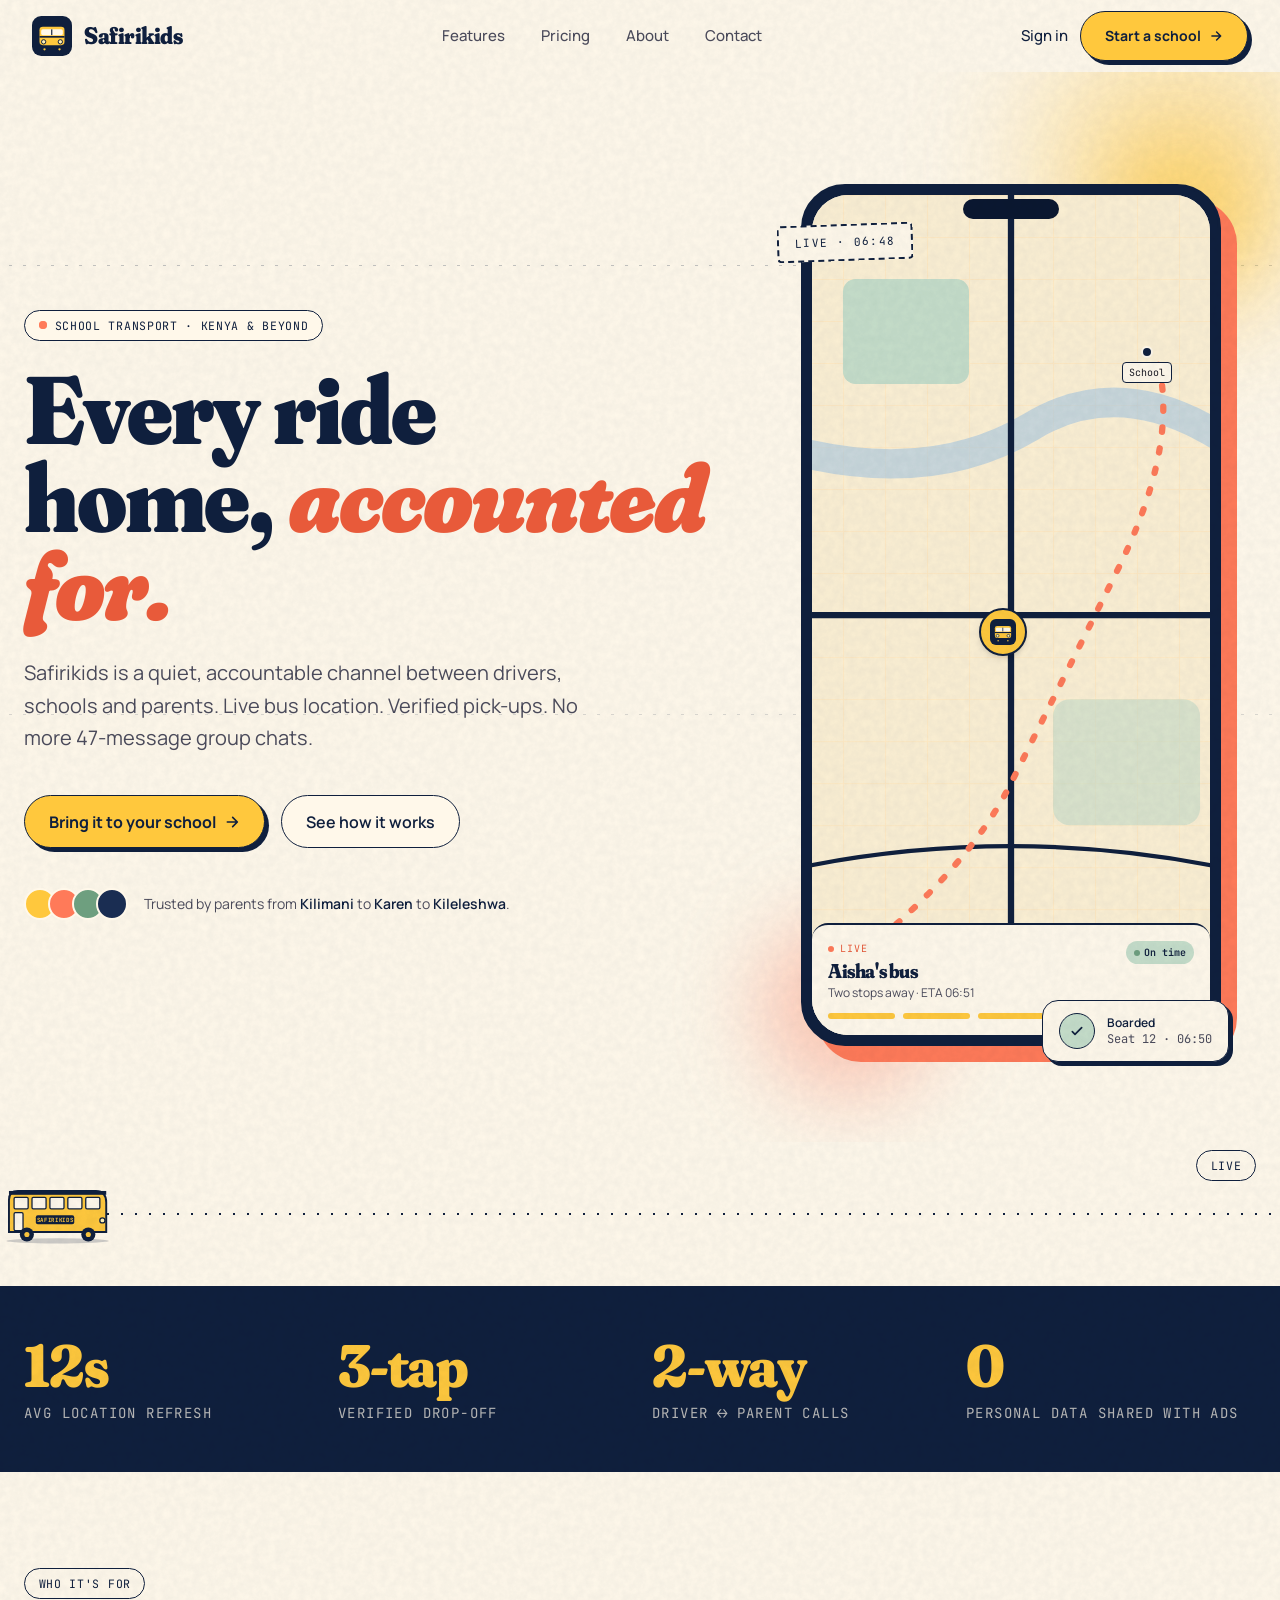
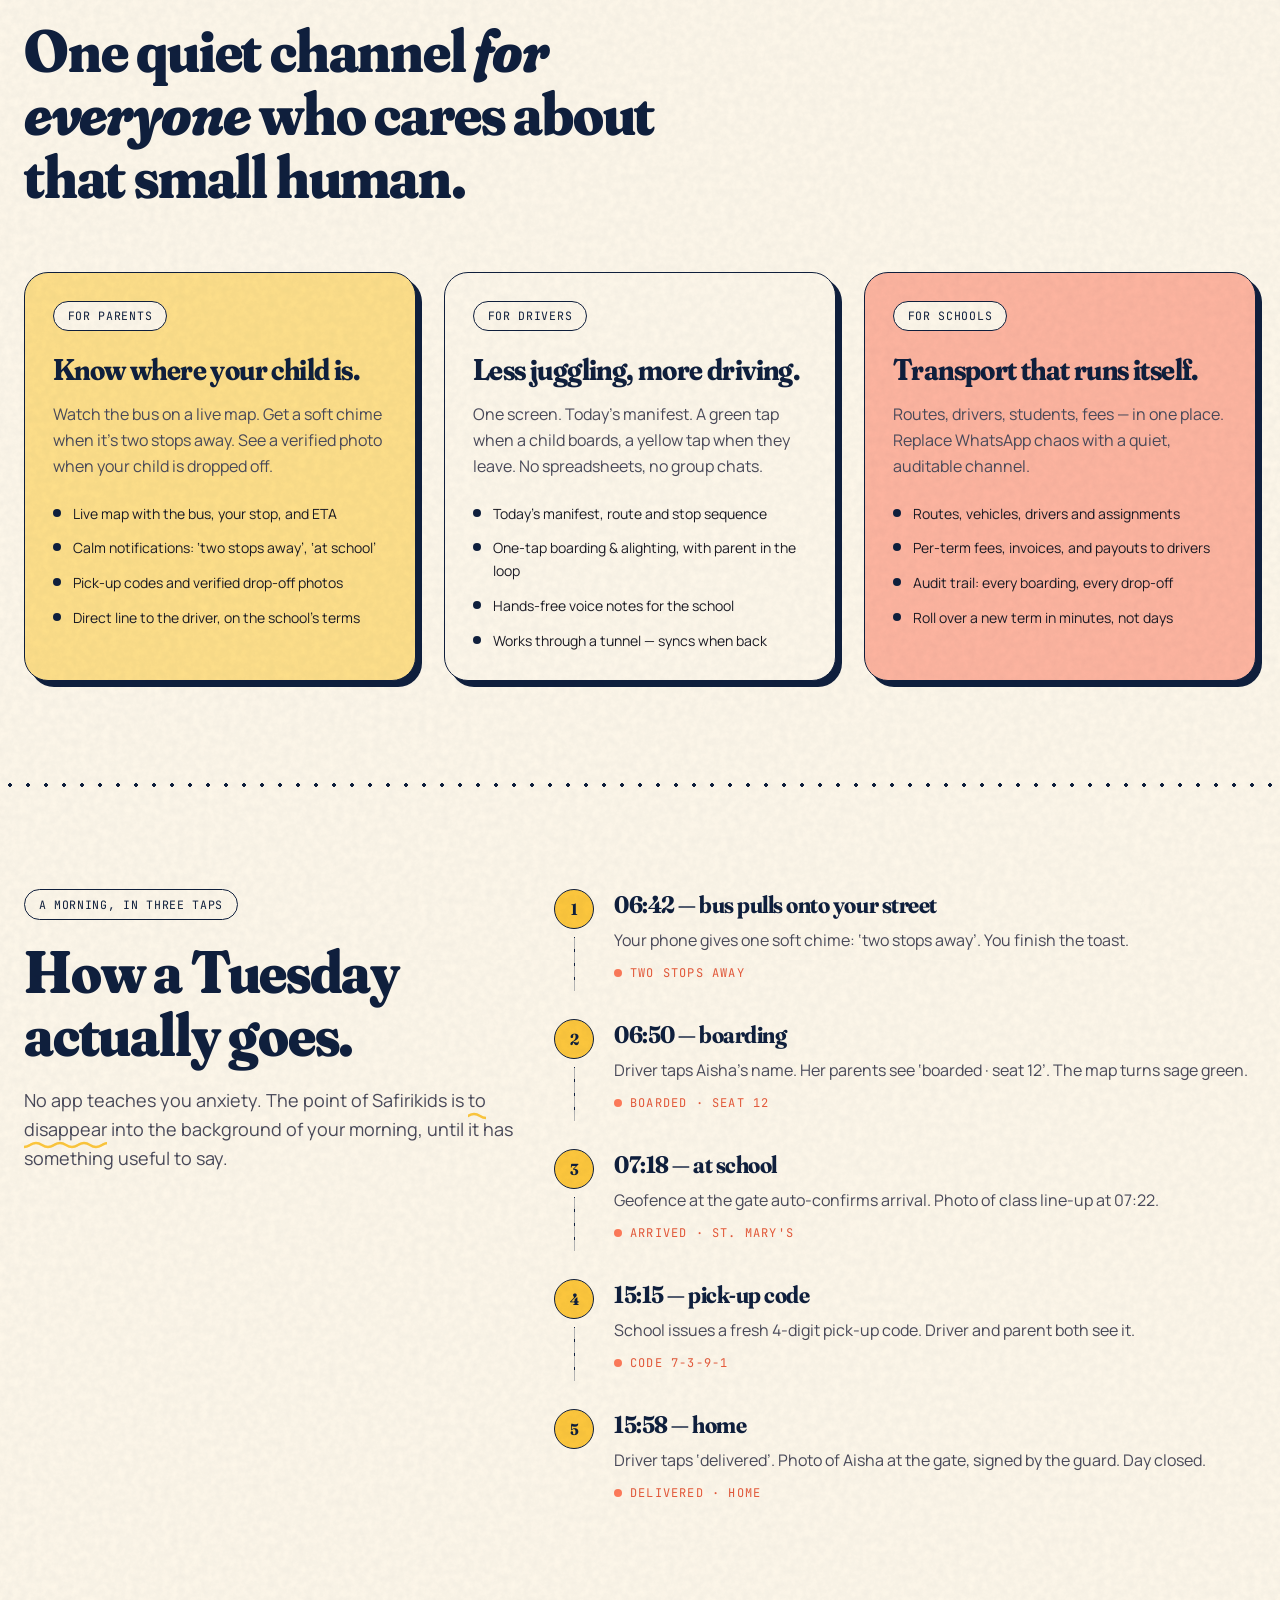
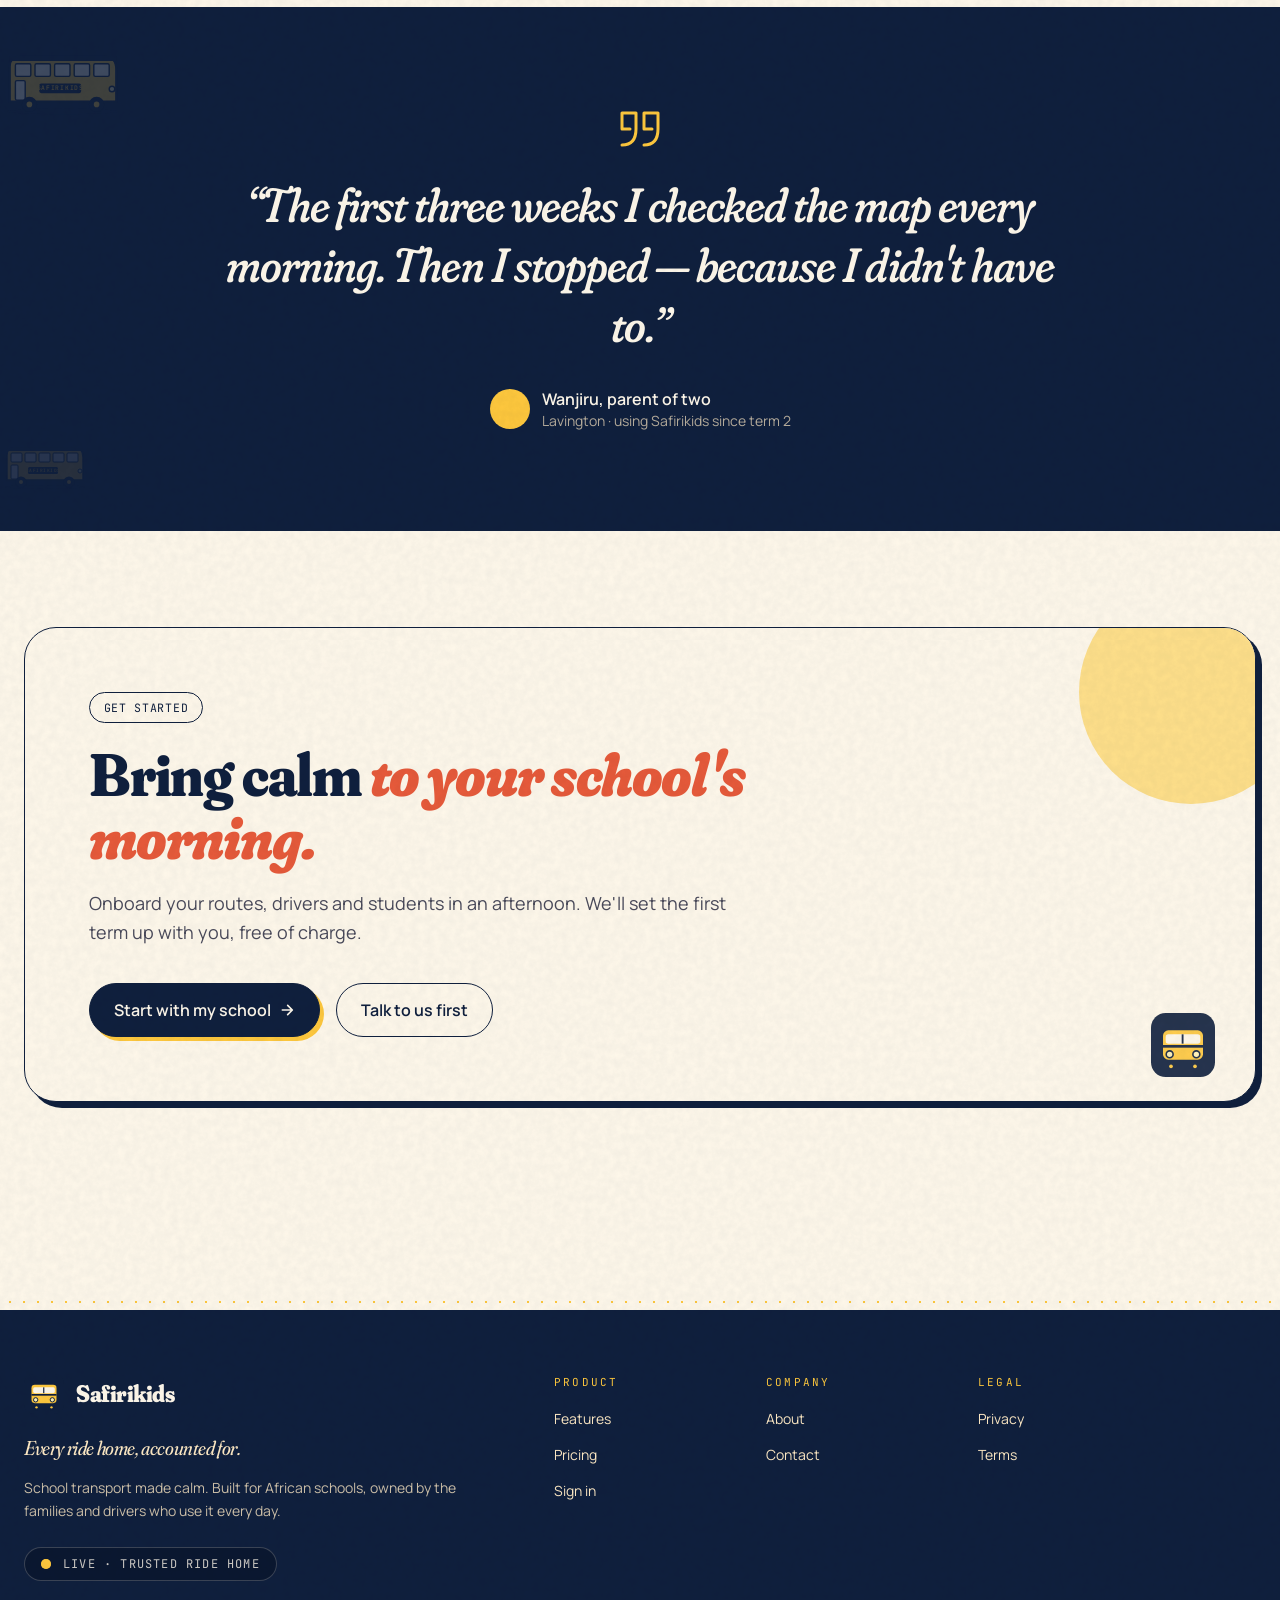
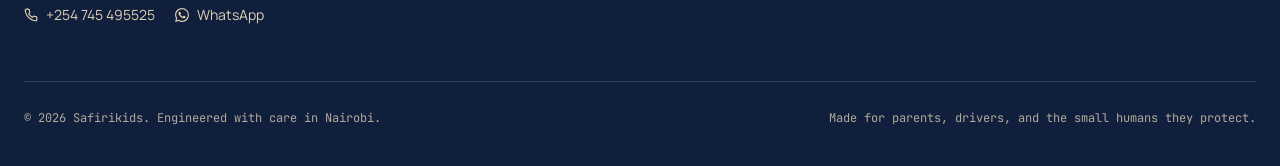
==== commit ec33e302: "Deploy Safirikids website safirikids/safirikids-website@b2552b8158a6ab3fd747b927db1f89af7a9122d3" ====
--- a/index.html
+++ b/index.html
@@ -1 +1 @@
-<!DOCTYPE html><!--tIoZVGPIpzaWBC_Xr_E9K--><html lang="en"><head><meta charSet="utf-8"/><meta name="viewport" content="width=device-width, initial-scale=1"/><link rel="stylesheet" href="/_next/static/chunks/66b5caf5053bb949.css" data-precedence="next"/><link rel="preload" as="script" fetchPriority="low" href="/_next/static/chunks/e1d679caba8aaa66.js"/><script src="/_next/static/chunks/4c8a73fa9a568984.js" async=""></script><script src="/_next/static/chunks/1c64b19886203277.js" async=""></script><script src="/_next/static/chunks/c44ba29902c6819e.js" async=""></script><script src="/_next/static/chunks/turbopack-27e2cf467ea67dbc.js" async=""></script><script src="/_next/static/chunks/b247c6a4e0199b74.js" async=""></script><script src="/_next/static/chunks/6c33792a57a66467.js" async=""></script><script src="/_next/static/chunks/beefb697acdd731a.js" async=""></script><link rel="preload" href="https://fonts.googleapis.com/css2?family=Fraunces:opsz,wght@9..144,400;9..144,500;9..144,600;9..144,700;9..144,800;9..144,900&amp;family=Manrope:wght@300;400;500;600;700;800&amp;family=JetBrains+Mono:wght@400;500&amp;display=swap" as="style"/><link rel="preconnect" href="https://fonts.googleapis.com"/><link rel="preconnect" href="https://fonts.gstatic.com" crossorigin=""/><meta name="theme-color" content="#0F1F3D"/><title>Safirikids — Every ride home, accounted for.</title><meta name="description" content="Live school-bus tracking, verified pick-ups and drop-offs, and a private channel between drivers, schools and parents. Built for African schools, trusted by parents."/><meta name="author" content="Safirikids"/><link rel="manifest" href="/manifest.json"/><meta name="keywords" content="school bus tracking,child safety,school transport,parent app,school pickup app,driver app,GPS school bus,Kenya school transport,Safirikids"/><meta name="creator" content="Safirikids"/><meta name="publisher" content="Safirikids"/><meta name="robots" content="index, follow"/><meta property="og:title" content="Safirikids — Every ride home, accounted for."/><meta property="og:description" content="Live school-bus tracking, verified pick-ups and drop-offs, and a private channel between drivers, schools and parents. Built for African schools, trusted by parents."/><meta property="og:url" content="https://safirikids.cseco.co.ke"/><meta property="og:site_name" content="Safirikids"/><meta property="og:locale" content="en_US"/><meta property="og:image" content="https://safirikids.cseco.co.ke/og-image.png"/><meta property="og:image:width" content="1200"/><meta property="og:image:height" content="630"/><meta property="og:image:alt" content="Safirikids — school transport, in your pocket"/><meta property="og:image:type" content="image/png"/><meta property="og:type" content="website"/><meta name="twitter:card" content="summary_large_image"/><meta name="twitter:title" content="Safirikids — Every ride home, accounted for."/><meta name="twitter:description" content="Live school-bus tracking, verified pick-ups and drop-offs, and a private channel between drivers, schools and parents. Built for African schools, trusted by parents."/><meta name="twitter:image" content="https://safirikids.cseco.co.ke/og-image.png"/><link rel="icon" href="/favicon.svg" type="image/svg+xml"/><link rel="icon" href="/favicon.png" type="image/png" sizes="32x32"/><link rel="apple-touch-icon" href="/apple-touch-icon.png"/><link rel="stylesheet" href="https://fonts.googleapis.com/css2?family=Fraunces:opsz,wght@9..144,400;9..144,500;9..144,600;9..144,700;9..144,800;9..144,900&amp;family=Manrope:wght@300;400;500;600;700;800&amp;family=JetBrains+Mono:wght@400;500&amp;display=swap"/><script src="/_next/static/chunks/a6dad97d9634a72d.js" noModule=""></script></head><body class="font-sans antialiased bg-[var(--color-cream)] text-[var(--color-ink)] min-h-screen grain"><div hidden=""><!--$--><!--/$--></div><header class="sticky top-0 z-50 transition-all duration-300 bg-transparent"><div class="max-w-7xl mx-auto px-5 sm:px-8 h-[72px] flex items-center justify-between"><a class="flex items-center gap-3 group" aria-label="Safirikids" href="/"><svg width="40" height="40" viewBox="0 0 48 48" xmlns="http://www.w3.org/2000/svg" class="" aria-hidden="true"><rect width="48" height="48" rx="11" fill="#0F1F3D"></rect><rect x="9" y="13" width="30" height="22" rx="4" fill="#FFC83D"></rect><rect x="11" y="16" width="26" height="7" rx="2" fill="#FFF8EA"></rect><rect x="23" y="16" width="1.4" height="7" fill="#0F1F3D"></rect><rect x="9" y="24" width="30" height="2" fill="#0F1F3D"></rect><circle cx="14" cy="31" r="2.6" fill="#FFF1B5" stroke="#0F1F3D" stroke-width="1.2"></circle><circle cx="34" cy="31" r="2.6" fill="#FFF1B5" stroke="#0F1F3D" stroke-width="1.2"></circle><circle cx="15" cy="40" r="3.6" fill="#0F1F3D"></circle><circle cx="15" cy="40" r="1.4" fill="#FFC83D"></circle><circle cx="33" cy="40" r="3.6" fill="#0F1F3D"></circle><circle cx="33" cy="40" r="1.4" fill="#FFC83D"></circle></svg><span class="font-display text-2xl font-extrabold text-[var(--color-navy)] tracking-tight group-hover:text-[var(--color-coral-deep)] transition-colors" style="font-variation-settings:&quot;opsz&quot; 144, &quot;SOFT&quot; 100">Safirikids</span></a><nav class="hidden md:flex items-center gap-1"><a class="px-4 py-2 text-[15px] font-medium rounded-full transition-all text-[var(--color-ink-soft)] hover:text-[var(--color-navy)] hover:bg-[var(--color-cream-deep)]" href="/features">Features</a><a class="px-4 py-2 text-[15px] font-medium rounded-full transition-all text-[var(--color-ink-soft)] hover:text-[var(--color-navy)] hover:bg-[var(--color-cream-deep)]" href="/pricing">Pricing</a><a class="px-4 py-2 text-[15px] font-medium rounded-full transition-all text-[var(--color-ink-soft)] hover:text-[var(--color-navy)] hover:bg-[var(--color-cream-deep)]" href="/about">About</a><a class="px-4 py-2 text-[15px] font-medium rounded-full transition-all text-[var(--color-ink-soft)] hover:text-[var(--color-navy)] hover:bg-[var(--color-cream-deep)]" href="/contact">Contact</a></nav><div class="hidden md:flex items-center gap-3"><a href="https://app.safirikids.cseco.co.ke" class="text-[15px] font-medium text-[var(--color-navy)] hover:text-[var(--color-coral-deep)] transition-colors">Sign in</a><a href="https://app.safirikids.cseco.co.ke/?signup=1" class="btn-sun text-sm">Start a school<svg width="14" height="14" viewBox="0 0 24 24" fill="none" stroke="currentColor" stroke-width="2.5" stroke-linecap="round" stroke-linejoin="round"><path d="M5 12h14M13 5l7 7-7 7"></path></svg></a></div><button aria-label="Toggle menu" aria-expanded="false" class="md:hidden inline-flex items-center justify-center w-10 h-10 rounded-full border-[1.5px] border-[var(--color-navy)] bg-[var(--color-cream)]"><svg width="20" height="20" viewBox="0 0 24 24" fill="none" stroke="currentColor" stroke-width="2"><line x1="3" y1="7" x2="21" y2="7"></line><line x1="3" y1="17" x2="21" y2="17"></line></svg></button></div></header><main class="relative"><section class="relative overflow-hidden"><div class="absolute inset-x-0 top-[18%] h-px text-[var(--color-navy)]/40 route-line opacity-60"></div><div class="absolute inset-x-0 top-[60%] h-px text-[var(--color-navy)]/30 route-line opacity-50"></div><div class="absolute -top-12 -right-12 w-72 h-72 rounded-full bg-[var(--color-sun)]/40 blur-3xl pointer-events-none"></div><div class="relative max-w-7xl mx-auto px-6 pt-16 pb-12 md:pt-28 md:pb-24 grid md:grid-cols-12 gap-10 items-center"><div class="md:col-span-7 relative z-10"><div class="animate-rise"><span class="pill"><span class="relative flex h-2 w-2"><span class="absolute inline-flex h-full w-full rounded-full bg-[var(--color-coral)] opacity-70 beacon"></span><span class="relative inline-flex h-2 w-2 rounded-full bg-[var(--color-coral)]"></span></span>School transport · Kenya &amp; beyond</span></div><h1 class="font-display text-[56px] sm:text-[76px] md:text-[96px] leading-[0.92] font-black text-[var(--color-navy)] mt-6 animate-rise delay-100" style="font-variation-settings:&quot;opsz&quot; 144, &quot;SOFT&quot; 60, &quot;WONK&quot; 1">Every ride<br/>home,<!-- --> <span class="italic font-display-soft text-[var(--color-coral-deep)]">accounted for.</span></h1><p class="mt-7 text-lg md:text-xl text-[var(--color-ink-soft)] max-w-xl leading-relaxed animate-rise delay-200">Safirikids is a quiet, accountable channel between drivers, schools and parents. Live bus location. Verified pick-ups. No more 47-message group chats.</p><div class="mt-10 flex flex-wrap gap-4 animate-rise delay-300"><a href="https://app.safirikids.cseco.co.ke/?signup=1" class="btn-sun">Bring it to your school<svg width="16" height="16" viewBox="0 0 24 24" fill="none" stroke="currentColor" stroke-width="2.5" stroke-linecap="round" stroke-linejoin="round"><path d="M5 12h14M13 5l7 7-7 7"></path></svg></a><a class="btn-secondary" href="/features">See how it works</a></div><div class="mt-10 flex items-center gap-4 text-sm text-[var(--color-ink-soft)] animate-rise delay-400"><div class="flex -space-x-2"><span class="inline-block w-8 h-8 rounded-full border-2 border-[var(--color-cream)]" style="background:#FFC83D"></span><span class="inline-block w-8 h-8 rounded-full border-2 border-[var(--color-cream)]" style="background:#FF7A59"></span><span class="inline-block w-8 h-8 rounded-full border-2 border-[var(--color-cream)]" style="background:#6E9F7F"></span><span class="inline-block w-8 h-8 rounded-full border-2 border-[var(--color-cream)]" style="background:#1A2D52"></span></div><span>Trusted by parents from<!-- --> <span class="text-[var(--color-navy)] font-semibold">Kilimani</span> to<!-- --> <span class="text-[var(--color-navy)] font-semibold">Karen</span> to<!-- --> <span class="text-[var(--color-navy)] font-semibold">Kileleshwa</span>.</span></div></div><div class="md:col-span-5 relative animate-rise delay-200"><div class="relative mx-auto w-full max-w-[420px]"><div class="absolute -bottom-12 -left-10 w-44 h-44 rounded-full bg-[var(--color-coral-soft)]/70 blur-2xl" aria-hidden="true"></div><div class="absolute -top-10 -right-8 w-36 h-36 rounded-full bg-[var(--color-sun)]/60 blur-2xl" aria-hidden="true"></div><div class="absolute -left-6 top-10 z-20 hidden md:block"><span class="stamp">Live · 06:48</span></div><div class="relative rounded-[44px] border-[3px] border-[var(--color-navy)] bg-[var(--color-navy)] p-2 shadow-[16px_16px_0_var(--color-coral)]"><div class="absolute top-3 left-1/2 -translate-x-1/2 w-24 h-5 rounded-full bg-[var(--color-navy-deep)] z-10"></div><div class="rounded-[36px] overflow-hidden bg-[var(--color-cream)] aspect-[9/19] relative"><div class="absolute inset-0"><div class="absolute inset-0 bg-[var(--color-cream-deep)]"></div><svg viewBox="0 0 200 400" class="absolute inset-0 w-full h-full" preserveAspectRatio="xMidYMid slice"><defs><pattern id="grid" width="20" height="20" patternUnits="userSpaceOnUse"><path d="M 20 0 L 0 0 0 20" fill="none" stroke="#FFEAC4" stroke-width="1"></path></pattern></defs><rect width="200" height="400" fill="url(#grid)"></rect><rect x="20" y="40" width="60" height="50" rx="6" fill="#C5DDC9"></rect><rect x="120" y="240" width="70" height="60" rx="8" fill="#C5DDC9" opacity="0.6"></rect><path d="M -10 120 Q 60 140 110 110 T 220 130" stroke="#A8C8E2" stroke-width="14" fill="none" stroke-linecap="round" opacity="0.6"></path><path d="M 0 200 L 200 200" stroke="#0F1F3D" stroke-width="3"></path><path d="M 100 0 L 100 400" stroke="#0F1F3D" stroke-width="3"></path><path d="M 0 320 Q 100 300 200 320" stroke="#0F1F3D" stroke-width="2" fill="none"></path><path d="M 30 360 Q 80 320 100 280 T 150 180 T 170 80" stroke="#FF7A59" stroke-width="3" fill="none" stroke-dasharray="2 8" stroke-linecap="round"></path></svg><div class="absolute top-[18%] left-[78%] flex flex-col items-center"><span class="w-3 h-3 rounded-full bg-[var(--color-navy)] border-2 border-[var(--color-cream)]"></span><span class="font-mono text-[10px] mt-1 px-1.5 py-0.5 rounded bg-[var(--color-cream)] border border-[var(--color-navy)]">School</span></div><div class="absolute top-[88%] left-[10%] flex flex-col items-center"><span class="w-3 h-3 rounded-full bg-[var(--color-navy)] border-2 border-[var(--color-cream)]"></span><span class="font-mono text-[10px] mt-1 px-1.5 py-0.5 rounded bg-[var(--color-cream)] border border-[var(--color-navy)]">Home</span></div><div class="absolute top-[52%] left-[48%] -translate-x-1/2 -translate-y-1/2"><div class="relative"><span class="absolute inset-0 rounded-full beacon"></span><div class="relative bg-[var(--color-sun)] border-[2px] border-[var(--color-navy)] rounded-full w-12 h-12 flex items-center justify-center shadow-md"><svg width="26" height="26" viewBox="0 0 48 48" xmlns="http://www.w3.org/2000/svg" class="" aria-hidden="true"><rect width="48" height="48" rx="11" fill="#0F1F3D"></rect><rect x="9" y="13" width="30" height="22" rx="4" fill="#FFC83D"></rect><rect x="11" y="16" width="26" height="7" rx="2" fill="#FFF8EA"></rect><rect x="23" y="16" width="1.4" height="7" fill="#0F1F3D"></rect><rect x="9" y="24" width="30" height="2" fill="#0F1F3D"></rect><circle cx="14" cy="31" r="2.6" fill="#FFF1B5" stroke="#0F1F3D" stroke-width="1.2"></circle><circle cx="34" cy="31" r="2.6" fill="#FFF1B5" stroke="#0F1F3D" stroke-width="1.2"></circle><circle cx="15" cy="40" r="3.6" fill="#0F1F3D"></circle><circle cx="15" cy="40" r="1.4" fill="#FFC83D"></circle><circle cx="33" cy="40" r="3.6" fill="#0F1F3D"></circle><circle cx="33" cy="40" r="1.4" fill="#FFC83D"></circle></svg></div></div></div></div><div class="absolute bottom-0 inset-x-0 bg-[var(--color-cream)] border-t-[2px] border-[var(--color-navy)] p-4 rounded-t-2xl"><div class="flex items-start justify-between gap-3"><div><div class="font-mono text-[10px] uppercase tracking-widest text-[var(--color-coral-deep)] flex items-center gap-1.5"><span class="w-1.5 h-1.5 rounded-full bg-[var(--color-coral)] beacon"></span>Live</div><div class="font-display text-xl font-extrabold text-[var(--color-navy)] leading-tight mt-0.5" style="font-variation-settings:&quot;opsz&quot; 144, &quot;SOFT&quot; 80">Aisha&#x27;s bus</div><div class="text-xs text-[var(--color-ink-soft)] mt-0.5">Two stops away · ETA 06:51</div></div><span class="font-mono text-[10px] px-2 py-1 rounded-full bg-[var(--color-sage-soft)] text-[var(--color-navy)] font-semibold flex items-center gap-1"><span class="w-1.5 h-1.5 rounded-full bg-[var(--color-sage)] beacon-sage"></span>On time</span></div><div class="mt-3 flex items-center gap-2"><span class="flex-1 h-1.5 rounded-full bg-[var(--color-sun)]"></span><span class="flex-1 h-1.5 rounded-full bg-[var(--color-sun)]"></span><span class="flex-1 h-1.5 rounded-full bg-[var(--color-sun)]"></span><span class="flex-1 h-1.5 rounded-full bg-[var(--color-cream-deep)]"></span><span class="flex-1 h-1.5 rounded-full bg-[var(--color-cream-deep)]"></span></div></div></div></div><div class="absolute -bottom-4 -right-2 z-20 hidden sm:block"><div class="bg-[var(--color-cream)] rounded-2xl px-4 py-3 border-[1.5px] border-[var(--color-navy)] shadow-[4px_4px_0_var(--color-navy)] flex items-center gap-3"><div class="w-9 h-9 rounded-full bg-[var(--color-sage-soft)] border-[1.5px] border-[var(--color-navy)] flex items-center justify-center"><svg width="16" height="16" viewBox="0 0 24 24" fill="none" stroke="#0F1F3D" stroke-width="2.5" stroke-linecap="round" stroke-linejoin="round"><path d="M5 13l4 4L19 7"></path></svg></div><div class="text-xs"><div class="font-semibold text-[var(--color-navy)]">Boarded</div><div class="text-[var(--color-ink-soft)] font-mono">Seat 12 · 06:50</div></div></div></div></div></div></div></section><div class="relative overflow-hidden py-10"><div class="absolute inset-x-0 top-1/2 -translate-y-1/2 h-[2px] text-[var(--color-navy)] route-line"></div><div class="relative animate-drive-slow" style="width:fit-content"><div class="animate-hop"><svg width="115.2" height="64" viewBox="0 0 180 100" xmlns="http://www.w3.org/2000/svg" class="" aria-hidden="true"><ellipse cx="90" cy="92" rx="80" ry="4" fill="#0F1F3D" opacity="0.2"></ellipse><path d="M14 28 Q14 14 28 14 L150 14 Q166 14 166 32 L166 78 L14 78 Z" fill="#FFC83D" stroke="#0F1F3D" stroke-width="3"></path><rect x="14" y="14" width="152" height="6" fill="#0F1F3D"></rect><rect x="22" y="24" width="22" height="18" rx="2" fill="#FFF8EA" stroke="#0F1F3D" stroke-width="2"></rect><rect x="50" y="24" width="22" height="18" rx="2" fill="#FFF8EA" stroke="#0F1F3D" stroke-width="2"></rect><rect x="78" y="24" width="22" height="18" rx="2" fill="#FFF8EA" stroke="#0F1F3D" stroke-width="2"></rect><rect x="106" y="24" width="22" height="18" rx="2" fill="#FFF8EA" stroke="#0F1F3D" stroke-width="2"></rect><rect x="134" y="24" width="22" height="18" rx="2" fill="#FFF8EA" stroke="#0F1F3D" stroke-width="2"></rect><rect x="22" y="48" width="14" height="28" rx="2" fill="#FFF8EA" stroke="#0F1F3D" stroke-width="2"></rect><rect x="56" y="52" width="60" height="14" rx="3" fill="#0F1F3D"></rect><text x="86" y="62" text-anchor="middle" font-family="JetBrains Mono, monospace" font-size="9" font-weight="700" fill="#FFC83D" letter-spacing="1">SAFIRIKIDS</text><circle cx="160" cy="60" r="4" fill="#FFF1B5" stroke="#0F1F3D" stroke-width="2"></circle><circle cx="42" cy="82" r="11" fill="#0F1F3D"></circle><circle cx="42" cy="82" r="4" fill="#FFC83D"></circle><circle cx="138" cy="82" r="11" fill="#0F1F3D"></circle><circle cx="138" cy="82" r="4" fill="#FFC83D"></circle></svg></div></div><div class="absolute right-6 top-2"><span class="pill">Live</span></div></div><section class="relative bg-[var(--color-navy)] text-[var(--color-cream)] border-y-[1.5px] border-[var(--color-navy)]"><div class="max-w-7xl mx-auto px-6 py-12 grid grid-cols-2 md:grid-cols-4 gap-y-10 gap-x-6"><div class="text-center md:text-left"><div class="font-display text-5xl md:text-6xl font-extrabold text-[var(--color-sun)]" style="font-variation-settings:&quot;opsz&quot; 144, &quot;SOFT&quot; 80">12s</div><div class="mt-2 text-sm font-mono uppercase tracking-widest text-[var(--color-cream)]/70">Avg location refresh</div></div><div class="text-center md:text-left"><div class="font-display text-5xl md:text-6xl font-extrabold text-[var(--color-sun)]" style="font-variation-settings:&quot;opsz&quot; 144, &quot;SOFT&quot; 80">3-tap</div><div class="mt-2 text-sm font-mono uppercase tracking-widest text-[var(--color-cream)]/70">Verified drop-off</div></div><div class="text-center md:text-left"><div class="font-display text-5xl md:text-6xl font-extrabold text-[var(--color-sun)]" style="font-variation-settings:&quot;opsz&quot; 144, &quot;SOFT&quot; 80">2-way</div><div class="mt-2 text-sm font-mono uppercase tracking-widest text-[var(--color-cream)]/70">Driver ↔ parent calls</div></div><div class="text-center md:text-left"><div class="font-display text-5xl md:text-6xl font-extrabold text-[var(--color-sun)]" style="font-variation-settings:&quot;opsz&quot; 144, &quot;SOFT&quot; 80">0</div><div class="mt-2 text-sm font-mono uppercase tracking-widest text-[var(--color-cream)]/70">Personal data shared with ads</div></div></div></section><section class="relative max-w-7xl mx-auto px-6 py-24"><div class="max-w-2xl mb-16"><span class="pill">Who it&#x27;s for</span><h2 class="font-display text-5xl md:text-6xl font-extrabold text-[var(--color-navy)] mt-5 leading-[1.05]" style="font-variation-settings:&quot;opsz&quot; 144, &quot;SOFT&quot; 70">One quiet channel<!-- --> <span class="italic font-display-soft">for everyone</span> who cares about that small human.</h2></div><div class="grid md:grid-cols-3 gap-7"><article class="editorial-card-sun rounded-3xl p-7 relative animate-rise" style="animation-delay:0ms"><span class="pill mb-5">For parents</span><h3 class="font-display text-3xl font-bold text-[var(--color-navy)] leading-tight" style="font-variation-settings:&quot;opsz&quot; 144, &quot;SOFT&quot; 70">Know where your child is.</h3><p class="mt-3 text-[var(--color-ink-soft)] leading-relaxed">Watch the bus on a live map. Get a soft chime when it&#x27;s two stops away. See a verified photo when your child is dropped off.</p><ul class="mt-6 space-y-3"><li class="flex items-start gap-3 text-sm text-[var(--color-ink)] leading-relaxed"><span class="mt-1.5 inline-block w-2 h-2 rounded-full bg-[var(--color-navy)] flex-shrink-0"></span>Live map with the bus, your stop, and ETA</li><li class="flex items-start gap-3 text-sm text-[var(--color-ink)] leading-relaxed"><span class="mt-1.5 inline-block w-2 h-2 rounded-full bg-[var(--color-navy)] flex-shrink-0"></span>Calm notifications: ‘two stops away’, ‘at school’</li><li class="flex items-start gap-3 text-sm text-[var(--color-ink)] leading-relaxed"><span class="mt-1.5 inline-block w-2 h-2 rounded-full bg-[var(--color-navy)] flex-shrink-0"></span>Pick-up codes and verified drop-off photos</li><li class="flex items-start gap-3 text-sm text-[var(--color-ink)] leading-relaxed"><span class="mt-1.5 inline-block w-2 h-2 rounded-full bg-[var(--color-navy)] flex-shrink-0"></span>Direct line to the driver, on the school&#x27;s terms</li></ul></article><article class="editorial-card rounded-3xl p-7 relative animate-rise" style="animation-delay:120ms"><span class="pill mb-5">For drivers</span><h3 class="font-display text-3xl font-bold text-[var(--color-navy)] leading-tight" style="font-variation-settings:&quot;opsz&quot; 144, &quot;SOFT&quot; 70">Less juggling, more driving.</h3><p class="mt-3 text-[var(--color-ink-soft)] leading-relaxed">One screen. Today&#x27;s manifest. A green tap when a child boards, a yellow tap when they leave. No spreadsheets, no group chats.</p><ul class="mt-6 space-y-3"><li class="flex items-start gap-3 text-sm text-[var(--color-ink)] leading-relaxed"><span class="mt-1.5 inline-block w-2 h-2 rounded-full bg-[var(--color-navy)] flex-shrink-0"></span>Today&#x27;s manifest, route and stop sequence</li><li class="flex items-start gap-3 text-sm text-[var(--color-ink)] leading-relaxed"><span class="mt-1.5 inline-block w-2 h-2 rounded-full bg-[var(--color-navy)] flex-shrink-0"></span>One-tap boarding &amp; alighting, with parent in the loop</li><li class="flex items-start gap-3 text-sm text-[var(--color-ink)] leading-relaxed"><span class="mt-1.5 inline-block w-2 h-2 rounded-full bg-[var(--color-navy)] flex-shrink-0"></span>Hands-free voice notes for the school</li><li class="flex items-start gap-3 text-sm text-[var(--color-ink)] leading-relaxed"><span class="mt-1.5 inline-block w-2 h-2 rounded-full bg-[var(--color-navy)] flex-shrink-0"></span>Works through a tunnel — syncs when back</li></ul></article><article class="editorial-card-coral rounded-3xl p-7 relative animate-rise" style="animation-delay:240ms"><span class="pill mb-5">For schools</span><h3 class="font-display text-3xl font-bold text-[var(--color-navy)] leading-tight" style="font-variation-settings:&quot;opsz&quot; 144, &quot;SOFT&quot; 70">Transport that runs itself.</h3><p class="mt-3 text-[var(--color-ink-soft)] leading-relaxed">Routes, drivers, students, fees — in one place. Replace WhatsApp chaos with a quiet, auditable channel.</p><ul class="mt-6 space-y-3"><li class="flex items-start gap-3 text-sm text-[var(--color-ink)] leading-relaxed"><span class="mt-1.5 inline-block w-2 h-2 rounded-full bg-[var(--color-navy)] flex-shrink-0"></span>Routes, vehicles, drivers and assignments</li><li class="flex items-start gap-3 text-sm text-[var(--color-ink)] leading-relaxed"><span class="mt-1.5 inline-block w-2 h-2 rounded-full bg-[var(--color-navy)] flex-shrink-0"></span>Per-term fees, invoices, and payouts to drivers</li><li class="flex items-start gap-3 text-sm text-[var(--color-ink)] leading-relaxed"><span class="mt-1.5 inline-block w-2 h-2 rounded-full bg-[var(--color-navy)] flex-shrink-0"></span>Audit trail: every boarding, every drop-off</li><li class="flex items-start gap-3 text-sm text-[var(--color-ink)] leading-relaxed"><span class="mt-1.5 inline-block w-2 h-2 rounded-full bg-[var(--color-navy)] flex-shrink-0"></span>Roll over a new term in minutes, not days</li></ul></article></div></section><div class="divider-route mx-auto max-w-7xl px-6"></div><section class="relative max-w-7xl mx-auto px-6 py-24"><div class="grid md:grid-cols-12 gap-10 items-start"><div class="md:col-span-5 md:sticky md:top-24"><span class="pill">A morning, in three taps</span><h2 class="font-display text-5xl md:text-6xl font-extrabold text-[var(--color-navy)] mt-5 leading-[1.05]" style="font-variation-settings:&quot;opsz&quot; 144, &quot;SOFT&quot; 70">How a Tuesday actually goes.</h2><p class="mt-5 text-lg text-[var(--color-ink-soft)] leading-relaxed">No app teaches you anxiety. The point of Safirikids is<!-- --> <span class="wavy">to disappear</span> into the background of your morning, until it has something useful to say.</p></div><ol class="md:col-span-7 space-y-7 relative"><li class="grid grid-cols-[auto_1fr] gap-5"><div class="flex flex-col items-center"><span class="w-10 h-10 rounded-full bg-[var(--color-sun)] border-[1.5px] border-[var(--color-navy)] flex items-center justify-center font-display font-bold text-[var(--color-navy)]">1</span><span class="flex-1 mt-2 w-px bg-[var(--color-navy)]/30 route-line-vertical text-[var(--color-navy)] min-h-[40px]"></span></div><div class="pb-2"><h4 class="font-display text-2xl font-bold text-[var(--color-navy)]">06:42 — bus pulls onto your street</h4><p class="mt-1.5 text-[var(--color-ink-soft)] leading-relaxed">Your phone gives one soft chime: ‘two stops away’. You finish the toast.</p><span class="mt-3 inline-flex items-center gap-2 font-mono text-xs uppercase tracking-widest text-[var(--color-coral-deep)]"><span class="w-2 h-2 rounded-full bg-[var(--color-coral)]"></span>Two stops away</span></div></li><li class="grid grid-cols-[auto_1fr] gap-5"><div class="flex flex-col items-center"><span class="w-10 h-10 rounded-full bg-[var(--color-sun)] border-[1.5px] border-[var(--color-navy)] flex items-center justify-center font-display font-bold text-[var(--color-navy)]">2</span><span class="flex-1 mt-2 w-px bg-[var(--color-navy)]/30 route-line-vertical text-[var(--color-navy)] min-h-[40px]"></span></div><div class="pb-2"><h4 class="font-display text-2xl font-bold text-[var(--color-navy)]">06:50 — boarding</h4><p class="mt-1.5 text-[var(--color-ink-soft)] leading-relaxed">Driver taps Aisha&#x27;s name. Her parents see ‘boarded · seat 12’. The map turns sage green.</p><span class="mt-3 inline-flex items-center gap-2 font-mono text-xs uppercase tracking-widest text-[var(--color-coral-deep)]"><span class="w-2 h-2 rounded-full bg-[var(--color-coral)]"></span>Boarded · seat 12</span></div></li><li class="grid grid-cols-[auto_1fr] gap-5"><div class="flex flex-col items-center"><span class="w-10 h-10 rounded-full bg-[var(--color-sun)] border-[1.5px] border-[var(--color-navy)] flex items-center justify-center font-display font-bold text-[var(--color-navy)]">3</span><span class="flex-1 mt-2 w-px bg-[var(--color-navy)]/30 route-line-vertical text-[var(--color-navy)] min-h-[40px]"></span></div><div class="pb-2"><h4 class="font-display text-2xl font-bold text-[var(--color-navy)]">07:18 — at school</h4><p class="mt-1.5 text-[var(--color-ink-soft)] leading-relaxed">Geofence at the gate auto-confirms arrival. Photo of class line-up at 07:22.</p><span class="mt-3 inline-flex items-center gap-2 font-mono text-xs uppercase tracking-widest text-[var(--color-coral-deep)]"><span class="w-2 h-2 rounded-full bg-[var(--color-coral)]"></span>Arrived · St. Mary&#x27;s</span></div></li><li class="grid grid-cols-[auto_1fr] gap-5"><div class="flex flex-col items-center"><span class="w-10 h-10 rounded-full bg-[var(--color-sun)] border-[1.5px] border-[var(--color-navy)] flex items-center justify-center font-display font-bold text-[var(--color-navy)]">4</span><span class="flex-1 mt-2 w-px bg-[var(--color-navy)]/30 route-line-vertical text-[var(--color-navy)] min-h-[40px]"></span></div><div class="pb-2"><h4 class="font-display text-2xl font-bold text-[var(--color-navy)]">15:15 — pick-up code</h4><p class="mt-1.5 text-[var(--color-ink-soft)] leading-relaxed">School issues a fresh 4-digit pick-up code. Driver and parent both see it.</p><span class="mt-3 inline-flex items-center gap-2 font-mono text-xs uppercase tracking-widest text-[var(--color-coral-deep)]"><span class="w-2 h-2 rounded-full bg-[var(--color-coral)]"></span>Code 7-3-9-1</span></div></li><li class="grid grid-cols-[auto_1fr] gap-5"><div class="flex flex-col items-center"><span class="w-10 h-10 rounded-full bg-[var(--color-sun)] border-[1.5px] border-[var(--color-navy)] flex items-center justify-center font-display font-bold text-[var(--color-navy)]">5</span></div><div class="pb-2"><h4 class="font-display text-2xl font-bold text-[var(--color-navy)]">15:58 — home</h4><p class="mt-1.5 text-[var(--color-ink-soft)] leading-relaxed">Driver taps ‘delivered’. Photo of Aisha at the gate, signed by the guard. Day closed.</p><span class="mt-3 inline-flex items-center gap-2 font-mono text-xs uppercase tracking-widest text-[var(--color-coral-deep)]"><span class="w-2 h-2 rounded-full bg-[var(--color-coral)]"></span>Delivered · home</span></div></li></ol></div></section><section class="relative bg-[var(--color-navy)] text-[var(--color-cream)] py-24 overflow-hidden"><div class="absolute inset-x-0 top-10 opacity-20 pointer-events-none"><div class="animate-drive-slow w-fit"><svg width="126" height="70" viewBox="0 0 180 100" xmlns="http://www.w3.org/2000/svg" class="" aria-hidden="true"><ellipse cx="90" cy="92" rx="80" ry="4" fill="#0F1F3D" opacity="0.2"></ellipse><path d="M14 28 Q14 14 28 14 L150 14 Q166 14 166 32 L166 78 L14 78 Z" fill="#FFC83D" stroke="#0F1F3D" stroke-width="3"></path><rect x="14" y="14" width="152" height="6" fill="#0F1F3D"></rect><rect x="22" y="24" width="22" height="18" rx="2" fill="#FFF8EA" stroke="#0F1F3D" stroke-width="2"></rect><rect x="50" y="24" width="22" height="18" rx="2" fill="#FFF8EA" stroke="#0F1F3D" stroke-width="2"></rect><rect x="78" y="24" width="22" height="18" rx="2" fill="#FFF8EA" stroke="#0F1F3D" stroke-width="2"></rect><rect x="106" y="24" width="22" height="18" rx="2" fill="#FFF8EA" stroke="#0F1F3D" stroke-width="2"></rect><rect x="134" y="24" width="22" height="18" rx="2" fill="#FFF8EA" stroke="#0F1F3D" stroke-width="2"></rect><rect x="22" y="48" width="14" height="28" rx="2" fill="#FFF8EA" stroke="#0F1F3D" stroke-width="2"></rect><rect x="56" y="52" width="60" height="14" rx="3" fill="#0F1F3D"></rect><text x="86" y="62" text-anchor="middle" font-family="JetBrains Mono, monospace" font-size="9" font-weight="700" fill="#FFC83D" letter-spacing="1">SAFIRIKIDS</text><circle cx="160" cy="60" r="4" fill="#FFF1B5" stroke="#0F1F3D" stroke-width="2"></circle><circle cx="42" cy="82" r="11" fill="#0F1F3D"></circle><circle cx="42" cy="82" r="4" fill="#FFC83D"></circle><circle cx="138" cy="82" r="11" fill="#0F1F3D"></circle><circle cx="138" cy="82" r="4" fill="#FFC83D"></circle></svg></div></div><div class="absolute inset-x-0 bottom-10 opacity-10 pointer-events-none"><div class="animate-drive w-fit" style="animation-direction:reverse"><svg width="90" height="50" viewBox="0 0 180 100" xmlns="http://www.w3.org/2000/svg" class="" aria-hidden="true"><ellipse cx="90" cy="92" rx="80" ry="4" fill="#0F1F3D" opacity="0.2"></ellipse><path d="M14 28 Q14 14 28 14 L150 14 Q166 14 166 32 L166 78 L14 78 Z" fill="#FFC83D" stroke="#0F1F3D" stroke-width="3"></path><rect x="14" y="14" width="152" height="6" fill="#0F1F3D"></rect><rect x="22" y="24" width="22" height="18" rx="2" fill="#FFF8EA" stroke="#0F1F3D" stroke-width="2"></rect><rect x="50" y="24" width="22" height="18" rx="2" fill="#FFF8EA" stroke="#0F1F3D" stroke-width="2"></rect><rect x="78" y="24" width="22" height="18" rx="2" fill="#FFF8EA" stroke="#0F1F3D" stroke-width="2"></rect><rect x="106" y="24" width="22" height="18" rx="2" fill="#FFF8EA" stroke="#0F1F3D" stroke-width="2"></rect><rect x="134" y="24" width="22" height="18" rx="2" fill="#FFF8EA" stroke="#0F1F3D" stroke-width="2"></rect><rect x="22" y="48" width="14" height="28" rx="2" fill="#FFF8EA" stroke="#0F1F3D" stroke-width="2"></rect><rect x="56" y="52" width="60" height="14" rx="3" fill="#0F1F3D"></rect><text x="86" y="62" text-anchor="middle" font-family="JetBrains Mono, monospace" font-size="9" font-weight="700" fill="#FFC83D" letter-spacing="1">SAFIRIKIDS</text><circle cx="160" cy="60" r="4" fill="#FFF1B5" stroke="#0F1F3D" stroke-width="2"></circle><circle cx="42" cy="82" r="11" fill="#0F1F3D"></circle><circle cx="42" cy="82" r="4" fill="#FFC83D"></circle><circle cx="138" cy="82" r="11" fill="#0F1F3D"></circle><circle cx="138" cy="82" r="4" fill="#FFC83D"></circle></svg></div></div><div class="relative max-w-4xl mx-auto px-6 text-center"><svg width="48" height="48" viewBox="0 0 24 24" fill="none" stroke="#FFC83D" stroke-width="1.5" class="mx-auto mb-6"><path d="M3 21c3 0 7-1 7-8V5H3v8h4M14 21c3 0 7-1 7-8V5h-7v8h4" stroke-linecap="round" stroke-linejoin="round"></path></svg><p class="font-display text-3xl md:text-5xl leading-tight text-[var(--color-cream)] italic font-medium" style="font-variation-settings:&quot;opsz&quot; 144, &quot;SOFT&quot; 100, &quot;WONK&quot; 1">“The first three weeks I checked the map every morning. Then I stopped — because I didn&#x27;t have to.”</p><div class="mt-8 inline-flex items-center gap-3"><span class="w-10 h-10 rounded-full bg-[var(--color-sun)]"></span><div class="text-left"><div class="font-semibold text-[var(--color-cream)]">Wanjiru, parent of two</div><div class="text-sm text-[var(--color-cream-warm)]/70">Lavington · using Safirikids since term 2</div></div></div></div></section><section class="relative max-w-7xl mx-auto px-6 py-24"><div class="editorial-card rounded-[32px] p-10 md:p-16 relative overflow-hidden"><div class="absolute -top-12 -right-12 w-56 h-56 rounded-full bg-[var(--color-sun-soft)] pointer-events-none"></div><div class="absolute bottom-6 right-10 opacity-90 hidden md:block"><svg width="64" height="64" viewBox="0 0 48 48" xmlns="http://www.w3.org/2000/svg" class="" aria-hidden="true"><rect width="48" height="48" rx="11" fill="#0F1F3D"></rect><rect x="9" y="13" width="30" height="22" rx="4" fill="#FFC83D"></rect><rect x="11" y="16" width="26" height="7" rx="2" fill="#FFF8EA"></rect><rect x="23" y="16" width="1.4" height="7" fill="#0F1F3D"></rect><rect x="9" y="24" width="30" height="2" fill="#0F1F3D"></rect><circle cx="14" cy="31" r="2.6" fill="#FFF1B5" stroke="#0F1F3D" stroke-width="1.2"></circle><circle cx="34" cy="31" r="2.6" fill="#FFF1B5" stroke="#0F1F3D" stroke-width="1.2"></circle><circle cx="15" cy="40" r="3.6" fill="#0F1F3D"></circle><circle cx="15" cy="40" r="1.4" fill="#FFC83D"></circle><circle cx="33" cy="40" r="3.6" fill="#0F1F3D"></circle><circle cx="33" cy="40" r="1.4" fill="#FFC83D"></circle></svg></div><div class="relative max-w-2xl"><span class="pill">Get started</span><h2 class="font-display text-5xl md:text-6xl font-extrabold text-[var(--color-navy)] mt-5 leading-[1.05]" style="font-variation-settings:&quot;opsz&quot; 144, &quot;SOFT&quot; 70">Bring calm<!-- --> <span class="italic font-display-soft text-[var(--color-coral-deep)]">to your school&#x27;s morning.</span></h2><p class="mt-5 text-lg text-[var(--color-ink-soft)] leading-relaxed">Onboard your routes, drivers and students in an afternoon. We&#x27;ll set the first term up with you, free of charge.</p><div class="mt-9 flex flex-wrap gap-4"><a href="https://app.safirikids.cseco.co.ke/?signup=1" class="btn-primary">Start with my school<svg width="16" height="16" viewBox="0 0 24 24" fill="none" stroke="currentColor" stroke-width="2.5" stroke-linecap="round" stroke-linejoin="round"><path d="M5 12h14M13 5l7 7-7 7"></path></svg></a><a class="btn-secondary" href="/contact">Talk to us first</a></div></div></div></section><!--$--><!--/$--></main><footer class="relative bg-[var(--color-navy)] text-[var(--color-cream)] mt-24"><div class="h-4 text-[var(--color-sun)] route-line bg-[var(--color-cream)]" aria-hidden="true"></div><div class="max-w-7xl mx-auto px-6 pt-16 pb-10"><div class="grid grid-cols-2 md:grid-cols-12 gap-10 mb-14"><div class="col-span-2 md:col-span-5"><a class="flex items-center gap-3 mb-5 group w-fit" href="/"><svg width="40" height="40" viewBox="0 0 48 48" xmlns="http://www.w3.org/2000/svg" class="" aria-hidden="true"><rect width="48" height="48" rx="11" fill="#0F1F3D"></rect><rect x="9" y="13" width="30" height="22" rx="4" fill="#FFC83D"></rect><rect x="11" y="16" width="26" height="7" rx="2" fill="#FFF8EA"></rect><rect x="23" y="16" width="1.4" height="7" fill="#0F1F3D"></rect><rect x="9" y="24" width="30" height="2" fill="#0F1F3D"></rect><circle cx="14" cy="31" r="2.6" fill="#FFF1B5" stroke="#0F1F3D" stroke-width="1.2"></circle><circle cx="34" cy="31" r="2.6" fill="#FFF1B5" stroke="#0F1F3D" stroke-width="1.2"></circle><circle cx="15" cy="40" r="3.6" fill="#0F1F3D"></circle><circle cx="15" cy="40" r="1.4" fill="#FFC83D"></circle><circle cx="33" cy="40" r="3.6" fill="#0F1F3D"></circle><circle cx="33" cy="40" r="1.4" fill="#FFC83D"></circle></svg><span class="font-display text-2xl font-extrabold text-[var(--color-cream)]" style="font-variation-settings:&quot;opsz&quot; 144, &quot;SOFT&quot; 100">Safirikids</span></a><p class="font-display italic text-xl text-[var(--color-cream-warm)] max-w-md leading-snug">Every ride home, accounted for.</p><p class="text-sm text-[var(--color-cream-warm)]/80 mt-4 max-w-md leading-relaxed">School transport made calm. Built for African schools, owned by the families and drivers who use it every day.</p><div class="mt-6 inline-flex items-center gap-3 px-4 py-2 rounded-full border border-[var(--color-cream)]/20 bg-[var(--color-navy-deep)]"><span class="relative flex h-2.5 w-2.5"><span class="absolute inline-flex h-full w-full rounded-full bg-[var(--color-sun)] opacity-70 beacon"></span><span class="relative inline-flex rounded-full h-2.5 w-2.5 bg-[var(--color-sun)]"></span></span><span class="font-mono text-xs uppercase tracking-widest text-[var(--color-cream)]/80">Live · trusted ride home</span></div></div><div class="md:col-span-2"><h4 class="font-mono text-[11px] tracking-[0.2em] text-[var(--color-sun)] uppercase mb-4">Product</h4><ul class="space-y-3"><li><a class="text-sm text-[var(--color-cream-warm)] hover:text-[var(--color-sun)] transition-colors" href="/features">Features</a></li><li><a class="text-sm text-[var(--color-cream-warm)] hover:text-[var(--color-sun)] transition-colors" href="/pricing">Pricing</a></li><li><a href="https://app.safirikids.cseco.co.ke" class="text-sm text-[var(--color-cream-warm)] hover:text-[var(--color-sun)] transition-colors">Sign in</a></li></ul></div><div class="md:col-span-2"><h4 class="font-mono text-[11px] tracking-[0.2em] text-[var(--color-sun)] uppercase mb-4">Company</h4><ul class="space-y-3"><li><a class="text-sm text-[var(--color-cream-warm)] hover:text-[var(--color-sun)] transition-colors" href="/about">About</a></li><li><a class="text-sm text-[var(--color-cream-warm)] hover:text-[var(--color-sun)] transition-colors" href="/contact">Contact</a></li></ul></div><div class="md:col-span-2"><h4 class="font-mono text-[11px] tracking-[0.2em] text-[var(--color-sun)] uppercase mb-4">Legal</h4><ul class="space-y-3"><li><a class="text-sm text-[var(--color-cream-warm)] hover:text-[var(--color-sun)] transition-colors" href="/privacy">Privacy</a></li><li><a class="text-sm text-[var(--color-cream-warm)] hover:text-[var(--color-sun)] transition-colors" href="/terms">Terms</a></li></ul></div></div><div class="border-t border-[var(--color-cream)]/15 pt-7 flex flex-col md:flex-row justify-between items-start md:items-center gap-4"><p class="text-xs font-mono text-[var(--color-cream-warm)]/70">© <!-- -->2026<!-- --> <!-- -->Safirikids<!-- -->. Engineered with care in Nairobi.</p><p class="text-xs font-mono text-[var(--color-cream-warm)]/70">Made for parents, drivers, and the small humans they protect.</p></div></div></footer><script src="/_next/static/chunks/e1d679caba8aaa66.js" id="_R_" async=""></script><script>(self.__next_f=self.__next_f||[]).push([0])</script><script>self.__next_f.push([1,"1:\"$Sreact.fragment\"\n2:I[2971,[\"/_next/static/chunks/b247c6a4e0199b74.js\"],\"Header\"]\n3:I[92322,[\"/_next/static/chunks/6c33792a57a66467.js\",\"/_next/static/chunks/beefb697acdd731a.js\"],\"default\"]\n4:I[81409,[\"/_next/static/chunks/6c33792a57a66467.js\",\"/_next/static/chunks/beefb697acdd731a.js\"],\"default\"]\n5:I[74426,[\"/_next/static/chunks/b247c6a4e0199b74.js\"],\"\"]\nd:I[60374,[\"/_next/static/chunks/6c33792a57a66467.js\",\"/_next/static/chunks/beefb697acdd731a.js\"],\"default\"]\n:HL[\"/_next/static/chunks/66b5caf5053bb949.css\",\"style\"]\n:HL[\"https://fonts.googleapis.com/css2?family=Fraunces:opsz,wght@9..144,400;9..144,500;9..144,600;9..144,700;9..144,800;9..144,900\u0026family=Manrope:wght@300;400;500;600;700;800\u0026family=JetBrains+Mono:wght@400;500\u0026display=swap\",\"style\"]\n"])</script><script>self.__next_f.push([1,"0:{\"P\":null,\"b\":\"tIoZVGPIpzaWBC-Xr-E9K\",\"c\":[\"\",\"\"],\"q\":\"\",\"i\":false,\"f\":[[[\"\",{\"children\":[\"__PAGE__\",{}]},\"$undefined\",\"$undefined\",true],[[\"$\",\"$1\",\"c\",{\"children\":[[[\"$\",\"link\",\"0\",{\"rel\":\"stylesheet\",\"href\":\"/_next/static/chunks/66b5caf5053bb949.css\",\"precedence\":\"next\",\"crossOrigin\":\"$undefined\",\"nonce\":\"$undefined\"}],[\"$\",\"script\",\"script-0\",{\"src\":\"/_next/static/chunks/b247c6a4e0199b74.js\",\"async\":true,\"nonce\":\"$undefined\"}]],[\"$\",\"html\",null,{\"lang\":\"en\",\"children\":[[\"$\",\"head\",null,{\"children\":[[\"$\",\"link\",null,{\"rel\":\"preconnect\",\"href\":\"https://fonts.googleapis.com\"}],[\"$\",\"link\",null,{\"rel\":\"preconnect\",\"href\":\"https://fonts.gstatic.com\",\"crossOrigin\":\"\"}],[\"$\",\"link\",null,{\"rel\":\"stylesheet\",\"href\":\"https://fonts.googleapis.com/css2?family=Fraunces:opsz,wght@9..144,400;9..144,500;9..144,600;9..144,700;9..144,800;9..144,900\u0026family=Manrope:wght@300;400;500;600;700;800\u0026family=JetBrains+Mono:wght@400;500\u0026display=swap\"}]]}],[\"$\",\"body\",null,{\"className\":\"font-sans antialiased bg-[var(--color-cream)] text-[var(--color-ink)] min-h-screen grain\",\"children\":[[\"$\",\"$L2\",null,{}],[\"$\",\"main\",null,{\"className\":\"relative\",\"children\":[\"$\",\"$L3\",null,{\"parallelRouterKey\":\"children\",\"error\":\"$undefined\",\"errorStyles\":\"$undefined\",\"errorScripts\":\"$undefined\",\"template\":[\"$\",\"$L4\",null,{}],\"templateStyles\":\"$undefined\",\"templateScripts\":\"$undefined\",\"notFound\":[[[\"$\",\"title\",null,{\"children\":\"404: This page could not be found.\"}],[\"$\",\"div\",null,{\"style\":{\"fontFamily\":\"system-ui,\\\"Segoe UI\\\",Roboto,Helvetica,Arial,sans-serif,\\\"Apple Color Emoji\\\",\\\"Segoe UI Emoji\\\"\",\"height\":\"100vh\",\"textAlign\":\"center\",\"display\":\"flex\",\"flexDirection\":\"column\",\"alignItems\":\"center\",\"justifyContent\":\"center\"},\"children\":[\"$\",\"div\",null,{\"children\":[[\"$\",\"style\",null,{\"dangerouslySetInnerHTML\":{\"__html\":\"body{color:#000;background:#fff;margin:0}.next-error-h1{border-right:1px solid rgba(0,0,0,.3)}@media (prefers-color-scheme:dark){body{color:#fff;background:#000}.next-error-h1{border-right:1px solid rgba(255,255,255,.3)}}\"}}],[\"$\",\"h1\",null,{\"className\":\"next-error-h1\",\"style\":{\"display\":\"inline-block\",\"margin\":\"0 20px 0 0\",\"padding\":\"0 23px 0 0\",\"fontSize\":24,\"fontWeight\":500,\"verticalAlign\":\"top\",\"lineHeight\":\"49px\"},\"children\":404}],[\"$\",\"div\",null,{\"style\":{\"display\":\"inline-block\"},\"children\":[\"$\",\"h2\",null,{\"style\":{\"fontSize\":14,\"fontWeight\":400,\"lineHeight\":\"49px\",\"margin\":0},\"children\":\"This page could not be found.\"}]}]]}]}]],[]],\"forbidden\":\"$undefined\",\"unauthorized\":\"$undefined\"}]}],[\"$\",\"footer\",null,{\"className\":\"relative bg-[var(--color-navy)] text-[var(--color-cream)] mt-24\",\"children\":[[\"$\",\"div\",null,{\"className\":\"h-4 text-[var(--color-sun)] route-line bg-[var(--color-cream)]\",\"aria-hidden\":true}],[\"$\",\"div\",null,{\"className\":\"max-w-7xl mx-auto px-6 pt-16 pb-10\",\"children\":[[\"$\",\"div\",null,{\"className\":\"grid grid-cols-2 md:grid-cols-12 gap-10 mb-14\",\"children\":[[\"$\",\"div\",null,{\"className\":\"col-span-2 md:col-span-5\",\"children\":[[\"$\",\"$L5\",null,{\"href\":\"/\",\"className\":\"flex items-center gap-3 mb-5 group w-fit\",\"children\":[[\"$\",\"svg\",null,{\"width\":40,\"height\":40,\"viewBox\":\"0 0 48 48\",\"xmlns\":\"http://www.w3.org/2000/svg\",\"className\":\"\",\"aria-hidden\":\"true\",\"children\":[[\"$\",\"rect\",null,{\"width\":\"48\",\"height\":\"48\",\"rx\":\"11\",\"fill\":\"#0F1F3D\"}],[\"$\",\"rect\",null,{\"x\":\"9\",\"y\":\"13\",\"width\":\"30\",\"height\":\"22\",\"rx\":\"4\",\"fill\":\"#FFC83D\"}],[\"$\",\"rect\",null,{\"x\":\"11\",\"y\":\"16\",\"width\":\"26\",\"height\":\"7\",\"rx\":\"2\",\"fill\":\"#FFF8EA\"}],[\"$\",\"rect\",null,{\"x\":\"23\",\"y\":\"16\",\"width\":\"1.4\",\"height\":\"7\",\"fill\":\"#0F1F3D\"}],[\"$\",\"rect\",null,{\"x\":\"9\",\"y\":\"24\",\"width\":\"30\",\"height\":\"2\",\"fill\":\"#0F1F3D\"}],[\"$\",\"circle\",null,{\"cx\":\"14\",\"cy\":\"31\",\"r\":\"2.6\",\"fill\":\"#FFF1B5\",\"stroke\":\"#0F1F3D\",\"strokeWidth\":\"1.2\"}],[\"$\",\"circle\",null,{\"cx\":\"34\",\"cy\":\"31\",\"r\":\"2.6\",\"fill\":\"#FFF1B5\",\"stroke\":\"#0F1F3D\",\"strokeWidth\":\"1.2\"}],[\"$\",\"circle\",null,{\"cx\":\"15\",\"cy\":\"40\",\"r\":\"3.6\",\"fill\":\"#0F1F3D\"}],[\"$\",\"circle\",null,{\"cx\":\"15\",\"cy\":\"40\",\"r\":\"1.4\",\"fill\":\"#FFC83D\"}],[\"$\",\"circle\",null,{\"cx\":\"33\",\"cy\":\"40\",\"r\":\"3.6\",\"fill\":\"#0F1F3D\"}],[\"$\",\"circle\",null,{\"cx\":\"33\",\"cy\":\"40\",\"r\":\"1.4\",\"fill\":\"#FFC83D\"}]]}],[\"$\",\"span\",null,{\"className\":\"font-display text-2xl font-extrabold text-[var(--color-cream)]\",\"style\":{\"fontVariationSettings\":\"\\\"opsz\\\" 144, \\\"SOFT\\\" 100\"},\"children\":\"Safirikids\"}]]}],[\"$\",\"p\",null,{\"className\":\"font-display italic text-xl text-[var(--color-cream-warm)] max-w-md leading-snug\",\"children\":\"Every ride home, accounted for.\"}],[\"$\",\"p\",null,{\"className\":\"text-sm text-[var(--color-cream-warm)]/80 mt-4 max-w-md leading-relaxed\",\"children\":\"School transport made calm. Built for African schools, owned by the families and drivers who use it every day.\"}],\"$L6\"]}],[\"$L7\",\"$L8\",\"$L9\"]]}],\"$La\"]}]]}]]}]]}]]}],{\"children\":[\"$Lb\",{},null,false,false]},null,false,false],\"$Lc\",false]],\"m\":\"$undefined\",\"G\":[\"$d\",[]],\"S\":true}\n"])</script><script>self.__next_f.push([1,"19:I[19091,[\"/_next/static/chunks/6c33792a57a66467.js\",\"/_next/static/chunks/beefb697acdd731a.js\"],\"ViewportBoundary\"]\n1b:I[19091,[\"/_next/static/chunks/6c33792a57a66467.js\",\"/_next/static/chunks/beefb697acdd731a.js\"],\"MetadataBoundary\"]\n1c:\"$Sreact.suspense\"\n6:[\"$\",\"div\",null,{\"className\":\"mt-6 inline-flex items-center gap-3 px-4 py-2 rounded-full border border-[var(--color-cream)]/20 bg-[var(--color-navy-deep)]\",\"children\":[[\"$\",\"span\",null,{\"className\":\"relative flex h-2.5 w-2.5\",\"children\":[[\"$\",\"span\",null,{\"className\":\"absolute inline-flex h-full w-full rounded-full bg-[var(--color-sun)] opacity-70 beacon\"}],[\"$\",\"span\",null,{\"className\":\"relative inline-flex rounded-full h-2.5 w-2.5 bg-[var(--color-sun)]\"}]]}],[\"$\",\"span\",null,{\"className\":\"font-mono text-xs uppercase tracking-widest text-[var(--color-cream)]/80\",\"children\":\"Live · trusted ride home\"}]]}]\n7:[\"$\",\"div\",\"Product\",{\"className\":\"md:col-span-2\",\"children\":[[\"$\",\"h4\",null,{\"className\":\"font-mono text-[11px] tracking-[0.2em] text-[var(--color-sun)] uppercase mb-4\",\"children\":\"Product\"}],[\"$\",\"ul\",null,{\"className\":\"space-y-3\",\"children\":[[\"$\",\"li\",\"Features\",{\"children\":[\"$\",\"$L5\",null,{\"href\":\"/features\",\"className\":\"text-sm text-[var(--color-cream-warm)] hover:text-[var(--color-sun)] transition-colors\",\"children\":\"Features\"}]}],[\"$\",\"li\",\"Pricing\",{\"children\":[\"$\",\"$L5\",null,{\"href\":\"/pricing\",\"className\":\"text-sm text-[var(--color-cream-warm)] hover:text-[var(--color-sun)] transition-colors\",\"children\":\"Pricing\"}]}],[\"$\",\"li\",\"Sign in\",{\"children\":[\"$\",\"a\",null,{\"href\":\"https://app.safirikids.cseco.co.ke\",\"className\":\"text-sm text-[var(--color-cream-warm)] hover:text-[var(--color-sun)] transition-colors\",\"children\":\"Sign in\"}]}]]}]]}]\n8:[\"$\",\"div\",\"Company\",{\"className\":\"md:col-span-2\",\"children\":[[\"$\",\"h4\",null,{\"className\":\"font-mono text-[11px] tracking-[0.2em] text-[var(--color-sun)] uppercase mb-4\",\"children\":\"Company\"}],[\"$\",\"ul\",null,{\"className\":\"space-y-3\",\"children\":[[\"$\",\"li\",\"About\",{\"children\":[\"$\",\"$L5\",null,{\"href\":\"/about\",\"className\":\"text-sm text-[var(--color-cream-warm)] hover:text-[var(--color-sun)] transition-colors\",\"children\":\"About\"}]}],[\"$\",\"li\",\"Contact\",{\"children\":[\"$\",\"$L5\",null,{\"href\":\"/contact\",\"className\":\"text-sm text-[var(--color-cream-warm)] hover:text-[var(--color-sun)] transition-colors\",\"children\":\"Contact\"}]}]]}]]}]\n9:[\"$\",\"div\",\"Legal\",{\"className\":\"md:col-span-2\",\"children\":[[\"$\",\"h4\",null,{\"className\":\"font-mono text-[11px] tracking-[0.2em] text-[var(--color-sun)] uppercase mb-4\",\"children\":\"Legal\"}],[\"$\",\"ul\",null,{\"className\":\"space-y-3\",\"children\":[[\"$\",\"li\",\"Privacy\",{\"children\":[\"$\",\"$L5\",null,{\"href\":\"/privacy\",\"className\":\"text-sm text-[var(--color-cream-warm)] hover:text-[var(--color-sun)] transition-colors\",\"children\":\"Privacy\"}]}],[\"$\",\"li\",\"Terms\",{\"children\":[\"$\",\"$L5\",null,{\"href\":\"/terms\",\"className\":\"text-sm text-[var(--color-cream-warm)] hover:text-[var(--color-sun)] transition-colors\",\"children\":\"Terms\"}]}]]}]]}]\na:[\"$\",\"div\",null,{\"className\":\"border-t border-[var(--color-cream)]/15 pt-7 flex flex-col md:flex-row justify-between items-start md:items-center gap-4\",\"children\":[[\"$\",\"p\",null,{\"className\":\"text-xs font-mono text-[var(--color-cream-warm)]/70\",\"children\":[\"© \",2026,\" \",\"Safirikids\",\". Engineered with care in Nairobi.\"]}],[\"$\",\"p\",null,{\"className\":\"text-xs font-mono text-[var(--color-cream-warm)]/70\",\"children\":\"Made for parents, drivers, and the small humans they protect.\"}]]}]\n"])</script><script>self.__next_f.push([1,"b:[\"$\",\"$1\",\"c\",{\"children\":[[[\"$\",\"section\",null,{\"className\":\"relative overflow-hidden\",\"children\":[[\"$\",\"div\",null,{\"className\":\"absolute inset-x-0 top-[18%] h-px text-[var(--color-navy)]/40 route-line opacity-60\"}],[\"$\",\"div\",null,{\"className\":\"absolute inset-x-0 top-[60%] h-px text-[var(--color-navy)]/30 route-line opacity-50\"}],[\"$\",\"div\",null,{\"className\":\"absolute -top-12 -right-12 w-72 h-72 rounded-full bg-[var(--color-sun)]/40 blur-3xl pointer-events-none\"}],[\"$\",\"div\",null,{\"className\":\"relative max-w-7xl mx-auto px-6 pt-16 pb-12 md:pt-28 md:pb-24 grid md:grid-cols-12 gap-10 items-center\",\"children\":[[\"$\",\"div\",null,{\"className\":\"md:col-span-7 relative z-10\",\"children\":[[\"$\",\"div\",null,{\"className\":\"animate-rise\",\"children\":[\"$\",\"span\",null,{\"className\":\"pill\",\"children\":[[\"$\",\"span\",null,{\"className\":\"relative flex h-2 w-2\",\"children\":[[\"$\",\"span\",null,{\"className\":\"absolute inline-flex h-full w-full rounded-full bg-[var(--color-coral)] opacity-70 beacon\"}],[\"$\",\"span\",null,{\"className\":\"relative inline-flex h-2 w-2 rounded-full bg-[var(--color-coral)]\"}]]}],\"School transport · Kenya \u0026 beyond\"]}]}],[\"$\",\"h1\",null,{\"className\":\"font-display text-[56px] sm:text-[76px] md:text-[96px] leading-[0.92] font-black text-[var(--color-navy)] mt-6 animate-rise delay-100\",\"style\":{\"fontVariationSettings\":\"\\\"opsz\\\" 144, \\\"SOFT\\\" 60, \\\"WONK\\\" 1\"},\"children\":[\"Every ride\",[\"$\",\"br\",null,{}],\"home,\",\" \",[\"$\",\"span\",null,{\"className\":\"italic font-display-soft text-[var(--color-coral-deep)]\",\"children\":\"accounted for.\"}]]}],[\"$\",\"p\",null,{\"className\":\"mt-7 text-lg md:text-xl text-[var(--color-ink-soft)] max-w-xl leading-relaxed animate-rise delay-200\",\"children\":\"Safirikids is a quiet, accountable channel between drivers, schools and parents. Live bus location. Verified pick-ups. No more 47-message group chats.\"}],[\"$\",\"div\",null,{\"className\":\"mt-10 flex flex-wrap gap-4 animate-rise delay-300\",\"children\":[[\"$\",\"a\",null,{\"href\":\"https://app.safirikids.cseco.co.ke/?signup=1\",\"className\":\"btn-sun\",\"children\":[\"Bring it to your school\",[\"$\",\"svg\",null,{\"width\":\"16\",\"height\":\"16\",\"viewBox\":\"0 0 24 24\",\"fill\":\"none\",\"stroke\":\"currentColor\",\"strokeWidth\":\"2.5\",\"strokeLinecap\":\"round\",\"strokeLinejoin\":\"round\",\"children\":[\"$\",\"path\",null,{\"d\":\"M5 12h14M13 5l7 7-7 7\"}]}]]}],[\"$\",\"$L5\",null,{\"href\":\"/features\",\"className\":\"btn-secondary\",\"children\":\"See how it works\"}]]}],[\"$\",\"div\",null,{\"className\":\"mt-10 flex items-center gap-4 text-sm text-[var(--color-ink-soft)] animate-rise delay-400\",\"children\":[[\"$\",\"div\",null,{\"className\":\"flex -space-x-2\",\"children\":[[\"$\",\"span\",\"#FFC83D\",{\"className\":\"inline-block w-8 h-8 rounded-full border-2 border-[var(--color-cream)]\",\"style\":{\"background\":\"#FFC83D\"}}],[\"$\",\"span\",\"#FF7A59\",{\"className\":\"inline-block w-8 h-8 rounded-full border-2 border-[var(--color-cream)]\",\"style\":{\"background\":\"#FF7A59\"}}],[\"$\",\"span\",\"#6E9F7F\",{\"className\":\"inline-block w-8 h-8 rounded-full border-2 border-[var(--color-cream)]\",\"style\":{\"background\":\"#6E9F7F\"}}],[\"$\",\"span\",\"#1A2D52\",{\"className\":\"inline-block w-8 h-8 rounded-full border-2 border-[var(--color-cream)]\",\"style\":{\"background\":\"#1A2D52\"}}]]}],[\"$\",\"span\",null,{\"children\":[\"Trusted by parents from\",\" \",[\"$\",\"span\",null,{\"className\":\"text-[var(--color-navy)] font-semibold\",\"children\":\"Kilimani\"}],\" to\",\" \",[\"$\",\"span\",null,{\"className\":\"text-[var(--color-navy)] font-semibold\",\"children\":\"Karen\"}],\" to\",\" \",[\"$\",\"span\",null,{\"className\":\"text-[var(--color-navy)] font-semibold\",\"children\":\"Kileleshwa\"}],\".\"]}]]}]]}],[\"$\",\"div\",null,{\"className\":\"md:col-span-5 relative animate-rise delay-200\",\"children\":[\"$\",\"div\",null,{\"className\":\"relative mx-auto w-full max-w-[420px]\",\"children\":[[\"$\",\"div\",null,{\"className\":\"absolute -bottom-12 -left-10 w-44 h-44 rounded-full bg-[var(--color-coral-soft)]/70 blur-2xl\",\"aria-hidden\":true}],[\"$\",\"div\",null,{\"className\":\"absolute -top-10 -right-8 w-36 h-36 rounded-full bg-[var(--color-sun)]/60 blur-2xl\",\"aria-hidden\":true}],[\"$\",\"div\",null,{\"className\":\"absolute -left-6 top-10 z-20 hidden md:block\",\"children\":\"$Le\"}],\"$Lf\",\"$L10\"]}]}]]}]]}],\"$L11\",\"$L12\",\"$L13\",\"$L14\",\"$L15\",\"$L16\",\"$L17\"],null,\"$L18\"]}]\n"])</script><script>self.__next_f.push([1,"c:[\"$\",\"$1\",\"h\",{\"children\":[null,[\"$\",\"$L19\",null,{\"children\":\"$@1a\"}],[\"$\",\"div\",null,{\"hidden\":true,\"children\":[\"$\",\"$L1b\",null,{\"children\":[\"$\",\"$1c\",null,{\"name\":\"Next.Metadata\",\"children\":\"$@1d\"}]}]}],null]}]\n"])</script><script>self.__next_f.push([1,"29:I[19091,[\"/_next/static/chunks/6c33792a57a66467.js\",\"/_next/static/chunks/beefb697acdd731a.js\"],\"OutletBoundary\"]\ne:[\"$\",\"span\",null,{\"className\":\"stamp\",\"children\":\"Live · 06:48\"}]\n"])</script><script>self.__next_f.push([1,"f:[\"$\",\"div\",null,{\"className\":\"relative rounded-[44px] border-[3px] border-[var(--color-navy)] bg-[var(--color-navy)] p-2 shadow-[16px_16px_0_var(--color-coral)]\",\"children\":[[\"$\",\"div\",null,{\"className\":\"absolute top-3 left-1/2 -translate-x-1/2 w-24 h-5 rounded-full bg-[var(--color-navy-deep)] z-10\"}],[\"$\",\"div\",null,{\"className\":\"rounded-[36px] overflow-hidden bg-[var(--color-cream)] aspect-[9/19] relative\",\"children\":[[\"$\",\"div\",null,{\"className\":\"absolute inset-0\",\"children\":[[\"$\",\"div\",null,{\"className\":\"absolute inset-0 bg-[var(--color-cream-deep)]\"}],[\"$\",\"svg\",null,{\"viewBox\":\"0 0 200 400\",\"className\":\"absolute inset-0 w-full h-full\",\"preserveAspectRatio\":\"xMidYMid slice\",\"children\":[[\"$\",\"defs\",null,{\"children\":[\"$\",\"pattern\",null,{\"id\":\"grid\",\"width\":\"20\",\"height\":\"20\",\"patternUnits\":\"userSpaceOnUse\",\"children\":[\"$\",\"path\",null,{\"d\":\"M 20 0 L 0 0 0 20\",\"fill\":\"none\",\"stroke\":\"#FFEAC4\",\"strokeWidth\":\"1\"}]}]}],[\"$\",\"rect\",null,{\"width\":\"200\",\"height\":\"400\",\"fill\":\"url(#grid)\"}],[\"$\",\"rect\",null,{\"x\":\"20\",\"y\":\"40\",\"width\":\"60\",\"height\":\"50\",\"rx\":\"6\",\"fill\":\"#C5DDC9\"}],[\"$\",\"rect\",null,{\"x\":\"120\",\"y\":\"240\",\"width\":\"70\",\"height\":\"60\",\"rx\":\"8\",\"fill\":\"#C5DDC9\",\"opacity\":\"0.6\"}],[\"$\",\"path\",null,{\"d\":\"M -10 120 Q 60 140 110 110 T 220 130\",\"stroke\":\"#A8C8E2\",\"strokeWidth\":\"14\",\"fill\":\"none\",\"strokeLinecap\":\"round\",\"opacity\":\"0.6\"}],[\"$\",\"path\",null,{\"d\":\"M 0 200 L 200 200\",\"stroke\":\"#0F1F3D\",\"strokeWidth\":\"3\"}],[\"$\",\"path\",null,{\"d\":\"M 100 0 L 100 400\",\"stroke\":\"#0F1F3D\",\"strokeWidth\":\"3\"}],[\"$\",\"path\",null,{\"d\":\"M 0 320 Q 100 300 200 320\",\"stroke\":\"#0F1F3D\",\"strokeWidth\":\"2\",\"fill\":\"none\"}],[\"$\",\"path\",null,{\"d\":\"M 30 360 Q 80 320 100 280 T 150 180 T 170 80\",\"stroke\":\"#FF7A59\",\"strokeWidth\":\"3\",\"fill\":\"none\",\"strokeDasharray\":\"2 8\",\"strokeLinecap\":\"round\"}]]}],[\"$\",\"div\",null,{\"className\":\"absolute top-[18%] left-[78%] flex flex-col items-center\",\"children\":[[\"$\",\"span\",null,{\"className\":\"w-3 h-3 rounded-full bg-[var(--color-navy)] border-2 border-[var(--color-cream)]\"}],[\"$\",\"span\",null,{\"className\":\"font-mono text-[10px] mt-1 px-1.5 py-0.5 rounded bg-[var(--color-cream)] border border-[var(--color-navy)]\",\"children\":\"School\"}]]}],[\"$\",\"div\",null,{\"className\":\"absolute top-[88%] left-[10%] flex flex-col items-center\",\"children\":[[\"$\",\"span\",null,{\"className\":\"w-3 h-3 rounded-full bg-[var(--color-navy)] border-2 border-[var(--color-cream)]\"}],[\"$\",\"span\",null,{\"className\":\"font-mono text-[10px] mt-1 px-1.5 py-0.5 rounded bg-[var(--color-cream)] border border-[var(--color-navy)]\",\"children\":\"Home\"}]]}],[\"$\",\"div\",null,{\"className\":\"absolute top-[52%] left-[48%] -translate-x-1/2 -translate-y-1/2\",\"children\":[\"$\",\"div\",null,{\"className\":\"relative\",\"children\":[[\"$\",\"span\",null,{\"className\":\"absolute inset-0 rounded-full beacon\"}],[\"$\",\"div\",null,{\"className\":\"relative bg-[var(--color-sun)] border-[2px] border-[var(--color-navy)] rounded-full w-12 h-12 flex items-center justify-center shadow-md\",\"children\":[\"$\",\"svg\",null,{\"width\":26,\"height\":26,\"viewBox\":\"0 0 48 48\",\"xmlns\":\"http://www.w3.org/2000/svg\",\"className\":\"\",\"aria-hidden\":\"true\",\"children\":[[\"$\",\"rect\",null,{\"width\":\"48\",\"height\":\"48\",\"rx\":\"11\",\"fill\":\"#0F1F3D\"}],[\"$\",\"rect\",null,{\"x\":\"9\",\"y\":\"13\",\"width\":\"30\",\"height\":\"22\",\"rx\":\"4\",\"fill\":\"#FFC83D\"}],[\"$\",\"rect\",null,{\"x\":\"11\",\"y\":\"16\",\"width\":\"26\",\"height\":\"7\",\"rx\":\"2\",\"fill\":\"#FFF8EA\"}],[\"$\",\"rect\",null,{\"x\":\"23\",\"y\":\"16\",\"width\":\"1.4\",\"height\":\"7\",\"fill\":\"#0F1F3D\"}],[\"$\",\"rect\",null,{\"x\":\"9\",\"y\":\"24\",\"width\":\"30\",\"height\":\"2\",\"fill\":\"#0F1F3D\"}],[\"$\",\"circle\",null,{\"cx\":\"14\",\"cy\":\"31\",\"r\":\"2.6\",\"fill\":\"#FFF1B5\",\"stroke\":\"#0F1F3D\",\"strokeWidth\":\"1.2\"}],[\"$\",\"circle\",null,{\"cx\":\"34\",\"cy\":\"31\",\"r\":\"2.6\",\"fill\":\"#FFF1B5\",\"stroke\":\"#0F1F3D\",\"strokeWidth\":\"1.2\"}],[\"$\",\"circle\",null,{\"cx\":\"15\",\"cy\":\"40\",\"r\":\"3.6\",\"fill\":\"#0F1F3D\"}],[\"$\",\"circle\",null,{\"cx\":\"15\",\"cy\":\"40\",\"r\":\"1.4\",\"fill\":\"#FFC83D\"}],[\"$\",\"circle\",null,{\"cx\":\"33\",\"cy\":\"40\",\"r\":\"3.6\",\"fill\":\"#0F1F3D\"}],[\"$\",\"circle\",null,{\"cx\":\"33\",\"cy\":\"40\",\"r\":\"1.4\",\"fill\":\"#FFC83D\"}]]}]}]]}]}]]}],[\"$\",\"div\",null,{\"className\":\"absolute bottom-0 inset-x-0 bg-[var(--color-cream)] border-t-[2px] border-[var(--color-navy)] p-4 rounded-t-2xl\",\"children\":[[\"$\",\"div\",null,{\"className\":\"flex items-start justify-between gap-3\",\"children\":[[\"$\",\"div\",null,{\"children\":[[\"$\",\"div\",null,{\"className\":\"font-mono text-[10px] uppercase tracking-widest text-[var(--color-coral-deep)] flex items-center gap-1.5\",\"children\":[[\"$\",\"span\",null,{\"className\":\"w-1.5 h-1.5 rounded-full bg-[var(--color-coral)] beacon\"}],\"Live\"]}],\"$L1e\",\"$L1f\"]}],\"$L20\"]}],\"$L21\"]}]]}]]}]\n"])</script><script>self.__next_f.push([1,"10:[\"$\",\"div\",null,{\"className\":\"absolute -bottom-4 -right-2 z-20 hidden sm:block\",\"children\":[\"$\",\"div\",null,{\"className\":\"bg-[var(--color-cream)] rounded-2xl px-4 py-3 border-[1.5px] border-[var(--color-navy)] shadow-[4px_4px_0_var(--color-navy)] flex items-center gap-3\",\"children\":[[\"$\",\"div\",null,{\"className\":\"w-9 h-9 rounded-full bg-[var(--color-sage-soft)] border-[1.5px] border-[var(--color-navy)] flex items-center justify-center\",\"children\":[\"$\",\"svg\",null,{\"width\":\"16\",\"height\":\"16\",\"viewBox\":\"0 0 24 24\",\"fill\":\"none\",\"stroke\":\"#0F1F3D\",\"strokeWidth\":\"2.5\",\"strokeLinecap\":\"round\",\"strokeLinejoin\":\"round\",\"children\":[\"$\",\"path\",null,{\"d\":\"M5 13l4 4L19 7\"}]}]}],[\"$\",\"div\",null,{\"className\":\"text-xs\",\"children\":[[\"$\",\"div\",null,{\"className\":\"font-semibold text-[var(--color-navy)]\",\"children\":\"Boarded\"}],[\"$\",\"div\",null,{\"className\":\"text-[var(--color-ink-soft)] font-mono\",\"children\":\"Seat 12 · 06:50\"}]]}]]}]}]\n"])</script><script>self.__next_f.push([1,"11:[\"$\",\"div\",null,{\"className\":\"relative overflow-hidden py-10\",\"children\":[[\"$\",\"div\",null,{\"className\":\"absolute inset-x-0 top-1/2 -translate-y-1/2 h-[2px] text-[var(--color-navy)] route-line\"}],[\"$\",\"div\",null,{\"className\":\"relative animate-drive-slow\",\"style\":{\"width\":\"fit-content\"},\"children\":[\"$\",\"div\",null,{\"className\":\"animate-hop\",\"children\":[\"$\",\"svg\",null,{\"width\":115.2,\"height\":64,\"viewBox\":\"0 0 180 100\",\"xmlns\":\"http://www.w3.org/2000/svg\",\"className\":\"\",\"aria-hidden\":\"true\",\"children\":[[\"$\",\"ellipse\",null,{\"cx\":\"90\",\"cy\":\"92\",\"rx\":\"80\",\"ry\":\"4\",\"fill\":\"#0F1F3D\",\"opacity\":\"0.2\"}],[\"$\",\"path\",null,{\"d\":\"M14 28 Q14 14 28 14 L150 14 Q166 14 166 32 L166 78 L14 78 Z\",\"fill\":\"#FFC83D\",\"stroke\":\"#0F1F3D\",\"strokeWidth\":\"3\"}],[\"$\",\"rect\",null,{\"x\":\"14\",\"y\":\"14\",\"width\":\"152\",\"height\":\"6\",\"fill\":\"#0F1F3D\"}],[\"$\",\"rect\",null,{\"x\":\"22\",\"y\":\"24\",\"width\":\"22\",\"height\":\"18\",\"rx\":\"2\",\"fill\":\"#FFF8EA\",\"stroke\":\"#0F1F3D\",\"strokeWidth\":\"2\"}],[\"$\",\"rect\",null,{\"x\":\"50\",\"y\":\"24\",\"width\":\"22\",\"height\":\"18\",\"rx\":\"2\",\"fill\":\"#FFF8EA\",\"stroke\":\"#0F1F3D\",\"strokeWidth\":\"2\"}],[\"$\",\"rect\",null,{\"x\":\"78\",\"y\":\"24\",\"width\":\"22\",\"height\":\"18\",\"rx\":\"2\",\"fill\":\"#FFF8EA\",\"stroke\":\"#0F1F3D\",\"strokeWidth\":\"2\"}],[\"$\",\"rect\",null,{\"x\":\"106\",\"y\":\"24\",\"width\":\"22\",\"height\":\"18\",\"rx\":\"2\",\"fill\":\"#FFF8EA\",\"stroke\":\"#0F1F3D\",\"strokeWidth\":\"2\"}],[\"$\",\"rect\",null,{\"x\":\"134\",\"y\":\"24\",\"width\":\"22\",\"height\":\"18\",\"rx\":\"2\",\"fill\":\"#FFF8EA\",\"stroke\":\"#0F1F3D\",\"strokeWidth\":\"2\"}],[\"$\",\"rect\",null,{\"x\":\"22\",\"y\":\"48\",\"width\":\"14\",\"height\":\"28\",\"rx\":\"2\",\"fill\":\"#FFF8EA\",\"stroke\":\"#0F1F3D\",\"strokeWidth\":\"2\"}],[\"$\",\"rect\",null,{\"x\":\"56\",\"y\":\"52\",\"width\":\"60\",\"height\":\"14\",\"rx\":\"3\",\"fill\":\"#0F1F3D\"}],[\"$\",\"text\",null,{\"x\":\"86\",\"y\":\"62\",\"textAnchor\":\"middle\",\"fontFamily\":\"JetBrains Mono, monospace\",\"fontSize\":\"9\",\"fontWeight\":\"700\",\"fill\":\"#FFC83D\",\"letterSpacing\":\"1\",\"children\":\"SAFIRIKIDS\"}],[\"$\",\"circle\",null,{\"cx\":\"160\",\"cy\":\"60\",\"r\":\"4\",\"fill\":\"#FFF1B5\",\"stroke\":\"#0F1F3D\",\"strokeWidth\":\"2\"}],[\"$\",\"circle\",null,{\"cx\":\"42\",\"cy\":\"82\",\"r\":\"11\",\"fill\":\"#0F1F3D\"}],[\"$\",\"circle\",null,{\"cx\":\"42\",\"cy\":\"82\",\"r\":\"4\",\"fill\":\"#FFC83D\"}],[\"$\",\"circle\",null,{\"cx\":\"138\",\"cy\":\"82\",\"r\":\"11\",\"fill\":\"#0F1F3D\"}],[\"$\",\"circle\",null,{\"cx\":\"138\",\"cy\":\"82\",\"r\":\"4\",\"fill\":\"#FFC83D\"}]]}]}]}],[\"$\",\"div\",null,{\"className\":\"absolute right-6 top-2\",\"children\":[\"$\",\"span\",null,{\"className\":\"pill\",\"children\":\"Live\"}]}]]}]\n"])</script><script>self.__next_f.push([1,"12:[\"$\",\"section\",null,{\"className\":\"relative bg-[var(--color-navy)] text-[var(--color-cream)] border-y-[1.5px] border-[var(--color-navy)]\",\"children\":[\"$\",\"div\",null,{\"className\":\"max-w-7xl mx-auto px-6 py-12 grid grid-cols-2 md:grid-cols-4 gap-y-10 gap-x-6\",\"children\":[[\"$\",\"div\",\"Avg location refresh\",{\"className\":\"text-center md:text-left\",\"children\":[[\"$\",\"div\",null,{\"className\":\"font-display text-5xl md:text-6xl font-extrabold text-[var(--color-sun)]\",\"style\":{\"fontVariationSettings\":\"\\\"opsz\\\" 144, \\\"SOFT\\\" 80\"},\"children\":\"12s\"}],[\"$\",\"div\",null,{\"className\":\"mt-2 text-sm font-mono uppercase tracking-widest text-[var(--color-cream)]/70\",\"children\":\"Avg location refresh\"}]]}],[\"$\",\"div\",\"Verified drop-off\",{\"className\":\"text-center md:text-left\",\"children\":[[\"$\",\"div\",null,{\"className\":\"font-display text-5xl md:text-6xl font-extrabold text-[var(--color-sun)]\",\"style\":{\"fontVariationSettings\":\"\\\"opsz\\\" 144, \\\"SOFT\\\" 80\"},\"children\":\"3-tap\"}],[\"$\",\"div\",null,{\"className\":\"mt-2 text-sm font-mono uppercase tracking-widest text-[var(--color-cream)]/70\",\"children\":\"Verified drop-off\"}]]}],[\"$\",\"div\",\"Driver ↔ parent calls\",{\"className\":\"text-center md:text-left\",\"children\":[[\"$\",\"div\",null,{\"className\":\"font-display text-5xl md:text-6xl font-extrabold text-[var(--color-sun)]\",\"style\":{\"fontVariationSettings\":\"\\\"opsz\\\" 144, \\\"SOFT\\\" 80\"},\"children\":\"2-way\"}],[\"$\",\"div\",null,{\"className\":\"mt-2 text-sm font-mono uppercase tracking-widest text-[var(--color-cream)]/70\",\"children\":\"Driver ↔ parent calls\"}]]}],[\"$\",\"div\",\"Personal data shared with ads\",{\"className\":\"text-center md:text-left\",\"children\":[[\"$\",\"div\",null,{\"className\":\"font-display text-5xl md:text-6xl font-extrabold text-[var(--color-sun)]\",\"style\":{\"fontVariationSettings\":\"\\\"opsz\\\" 144, \\\"SOFT\\\" 80\"},\"children\":\"0\"}],[\"$\",\"div\",null,{\"className\":\"mt-2 text-sm font-mono uppercase tracking-widest text-[var(--color-cream)]/70\",\"children\":\"Personal data shared with ads\"}]]}]]}]}]\n"])</script><script>self.__next_f.push([1,"13:[\"$\",\"section\",null,{\"className\":\"relative max-w-7xl mx-auto px-6 py-24\",\"children\":[[\"$\",\"div\",null,{\"className\":\"max-w-2xl mb-16\",\"children\":[[\"$\",\"span\",null,{\"className\":\"pill\",\"children\":\"Who it's for\"}],[\"$\",\"h2\",null,{\"className\":\"font-display text-5xl md:text-6xl font-extrabold text-[var(--color-navy)] mt-5 leading-[1.05]\",\"style\":{\"fontVariationSettings\":\"\\\"opsz\\\" 144, \\\"SOFT\\\" 70\"},\"children\":[\"One quiet channel\",\" \",[\"$\",\"span\",null,{\"className\":\"italic font-display-soft\",\"children\":\"for everyone\"}],\" who cares about that small human.\"]}]]}],[\"$\",\"div\",null,{\"className\":\"grid md:grid-cols-3 gap-7\",\"children\":[[\"$\",\"article\",\"Know where your child is.\",{\"className\":\"editorial-card-sun rounded-3xl p-7 relative animate-rise\",\"style\":{\"animationDelay\":\"0ms\"},\"children\":[[\"$\",\"span\",null,{\"className\":\"pill mb-5\",\"children\":\"For parents\"}],[\"$\",\"h3\",null,{\"className\":\"font-display text-3xl font-bold text-[var(--color-navy)] leading-tight\",\"style\":{\"fontVariationSettings\":\"\\\"opsz\\\" 144, \\\"SOFT\\\" 70\"},\"children\":\"Know where your child is.\"}],[\"$\",\"p\",null,{\"className\":\"mt-3 text-[var(--color-ink-soft)] leading-relaxed\",\"children\":\"Watch the bus on a live map. Get a soft chime when it's two stops away. See a verified photo when your child is dropped off.\"}],[\"$\",\"ul\",null,{\"className\":\"mt-6 space-y-3\",\"children\":[[\"$\",\"li\",\"Live map with the bus, your stop, and ETA\",{\"className\":\"flex items-start gap-3 text-sm text-[var(--color-ink)] leading-relaxed\",\"children\":[[\"$\",\"span\",null,{\"className\":\"mt-1.5 inline-block w-2 h-2 rounded-full bg-[var(--color-navy)] flex-shrink-0\"}],\"Live map with the bus, your stop, and ETA\"]}],[\"$\",\"li\",\"Calm notifications: ‘two stops away’, ‘at school’\",{\"className\":\"flex items-start gap-3 text-sm text-[var(--color-ink)] leading-relaxed\",\"children\":[[\"$\",\"span\",null,{\"className\":\"mt-1.5 inline-block w-2 h-2 rounded-full bg-[var(--color-navy)] flex-shrink-0\"}],\"Calm notifications: ‘two stops away’, ‘at school’\"]}],[\"$\",\"li\",\"Pick-up codes and verified drop-off photos\",{\"className\":\"flex items-start gap-3 text-sm text-[var(--color-ink)] leading-relaxed\",\"children\":[[\"$\",\"span\",null,{\"className\":\"mt-1.5 inline-block w-2 h-2 rounded-full bg-[var(--color-navy)] flex-shrink-0\"}],\"Pick-up codes and verified drop-off photos\"]}],[\"$\",\"li\",\"Direct line to the driver, on the school's terms\",{\"className\":\"flex items-start gap-3 text-sm text-[var(--color-ink)] leading-relaxed\",\"children\":[[\"$\",\"span\",null,{\"className\":\"mt-1.5 inline-block w-2 h-2 rounded-full bg-[var(--color-navy)] flex-shrink-0\"}],\"Direct line to the driver, on the school's terms\"]}]]}]]}],[\"$\",\"article\",\"Less juggling, more driving.\",{\"className\":\"editorial-card rounded-3xl p-7 relative animate-rise\",\"style\":{\"animationDelay\":\"120ms\"},\"children\":[[\"$\",\"span\",null,{\"className\":\"pill mb-5\",\"children\":\"For drivers\"}],[\"$\",\"h3\",null,{\"className\":\"font-display text-3xl font-bold text-[var(--color-navy)] leading-tight\",\"style\":{\"fontVariationSettings\":\"\\\"opsz\\\" 144, \\\"SOFT\\\" 70\"},\"children\":\"Less juggling, more driving.\"}],[\"$\",\"p\",null,{\"className\":\"mt-3 text-[var(--color-ink-soft)] leading-relaxed\",\"children\":\"One screen. Today's manifest. A green tap when a child boards, a yellow tap when they leave. No spreadsheets, no group chats.\"}],[\"$\",\"ul\",null,{\"className\":\"mt-6 space-y-3\",\"children\":[[\"$\",\"li\",\"Today's manifest, route and stop sequence\",{\"className\":\"flex items-start gap-3 text-sm text-[var(--color-ink)] leading-relaxed\",\"children\":[[\"$\",\"span\",null,{\"className\":\"mt-1.5 inline-block w-2 h-2 rounded-full bg-[var(--color-navy)] flex-shrink-0\"}],\"Today's manifest, route and stop sequence\"]}],[\"$\",\"li\",\"One-tap boarding \u0026 alighting, with parent in the loop\",{\"className\":\"flex items-start gap-3 text-sm text-[var(--color-ink)] leading-relaxed\",\"children\":[[\"$\",\"span\",null,{\"className\":\"mt-1.5 inline-block w-2 h-2 rounded-full bg-[var(--color-navy)] flex-shrink-0\"}],\"One-tap boarding \u0026 alighting, with parent in the loop\"]}],\"$L22\",\"$L23\"]}]]}],\"$L24\"]}]]}]\n"])</script><script>self.__next_f.push([1,"14:[\"$\",\"div\",null,{\"className\":\"divider-route mx-auto max-w-7xl px-6\"}]\n"])</script><script>self.__next_f.push([1,"15:[\"$\",\"section\",null,{\"className\":\"relative max-w-7xl mx-auto px-6 py-24\",\"children\":[\"$\",\"div\",null,{\"className\":\"grid md:grid-cols-12 gap-10 items-start\",\"children\":[[\"$\",\"div\",null,{\"className\":\"md:col-span-5 md:sticky md:top-24\",\"children\":[[\"$\",\"span\",null,{\"className\":\"pill\",\"children\":\"A morning, in three taps\"}],[\"$\",\"h2\",null,{\"className\":\"font-display text-5xl md:text-6xl font-extrabold text-[var(--color-navy)] mt-5 leading-[1.05]\",\"style\":{\"fontVariationSettings\":\"\\\"opsz\\\" 144, \\\"SOFT\\\" 70\"},\"children\":\"How a Tuesday actually goes.\"}],[\"$\",\"p\",null,{\"className\":\"mt-5 text-lg text-[var(--color-ink-soft)] leading-relaxed\",\"children\":[\"No app teaches you anxiety. The point of Safirikids is\",\" \",[\"$\",\"span\",null,{\"className\":\"wavy\",\"children\":\"to disappear\"}],\" into the background of your morning, until it has something useful to say.\"]}]]}],[\"$\",\"ol\",null,{\"className\":\"md:col-span-7 space-y-7 relative\",\"children\":[[\"$\",\"li\",\"06:42 — bus pulls onto your street\",{\"className\":\"grid grid-cols-[auto_1fr] gap-5\",\"children\":[[\"$\",\"div\",null,{\"className\":\"flex flex-col items-center\",\"children\":[[\"$\",\"span\",null,{\"className\":\"w-10 h-10 rounded-full bg-[var(--color-sun)] border-[1.5px] border-[var(--color-navy)] flex items-center justify-center font-display font-bold text-[var(--color-navy)]\",\"children\":1}],[\"$\",\"span\",null,{\"className\":\"flex-1 mt-2 w-px bg-[var(--color-navy)]/30 route-line-vertical text-[var(--color-navy)] min-h-[40px]\"}]]}],[\"$\",\"div\",null,{\"className\":\"pb-2\",\"children\":[[\"$\",\"h4\",null,{\"className\":\"font-display text-2xl font-bold text-[var(--color-navy)]\",\"children\":\"06:42 — bus pulls onto your street\"}],[\"$\",\"p\",null,{\"className\":\"mt-1.5 text-[var(--color-ink-soft)] leading-relaxed\",\"children\":\"Your phone gives one soft chime: ‘two stops away’. You finish the toast.\"}],[\"$\",\"span\",null,{\"className\":\"mt-3 inline-flex items-center gap-2 font-mono text-xs uppercase tracking-widest text-[var(--color-coral-deep)]\",\"children\":[[\"$\",\"span\",null,{\"className\":\"w-2 h-2 rounded-full bg-[var(--color-coral)]\"}],\"Two stops away\"]}]]}]]}],[\"$\",\"li\",\"06:50 — boarding\",{\"className\":\"grid grid-cols-[auto_1fr] gap-5\",\"children\":[[\"$\",\"div\",null,{\"className\":\"flex flex-col items-center\",\"children\":[[\"$\",\"span\",null,{\"className\":\"w-10 h-10 rounded-full bg-[var(--color-sun)] border-[1.5px] border-[var(--color-navy)] flex items-center justify-center font-display font-bold text-[var(--color-navy)]\",\"children\":2}],[\"$\",\"span\",null,{\"className\":\"flex-1 mt-2 w-px bg-[var(--color-navy)]/30 route-line-vertical text-[var(--color-navy)] min-h-[40px]\"}]]}],[\"$\",\"div\",null,{\"className\":\"pb-2\",\"children\":[[\"$\",\"h4\",null,{\"className\":\"font-display text-2xl font-bold text-[var(--color-navy)]\",\"children\":\"06:50 — boarding\"}],[\"$\",\"p\",null,{\"className\":\"mt-1.5 text-[var(--color-ink-soft)] leading-relaxed\",\"children\":\"Driver taps Aisha's name. Her parents see ‘boarded · seat 12’. The map turns sage green.\"}],[\"$\",\"span\",null,{\"className\":\"mt-3 inline-flex items-center gap-2 font-mono text-xs uppercase tracking-widest text-[var(--color-coral-deep)]\",\"children\":[[\"$\",\"span\",null,{\"className\":\"w-2 h-2 rounded-full bg-[var(--color-coral)]\"}],\"Boarded · seat 12\"]}]]}]]}],[\"$\",\"li\",\"07:18 — at school\",{\"className\":\"grid grid-cols-[auto_1fr] gap-5\",\"children\":[[\"$\",\"div\",null,{\"className\":\"flex flex-col items-center\",\"children\":[[\"$\",\"span\",null,{\"className\":\"w-10 h-10 rounded-full bg-[var(--color-sun)] border-[1.5px] border-[var(--color-navy)] flex items-center justify-center font-display font-bold text-[var(--color-navy)]\",\"children\":3}],[\"$\",\"span\",null,{\"className\":\"flex-1 mt-2 w-px bg-[var(--color-navy)]/30 route-line-vertical text-[var(--color-navy)] min-h-[40px]\"}]]}],[\"$\",\"div\",null,{\"className\":\"pb-2\",\"children\":[[\"$\",\"h4\",null,{\"className\":\"font-display text-2xl font-bold text-[var(--color-navy)]\",\"children\":\"07:18 — at school\"}],[\"$\",\"p\",null,{\"className\":\"mt-1.5 text-[var(--color-ink-soft)] leading-relaxed\",\"children\":\"Geofence at the gate auto-confirms arrival. Photo of class line-up at 07:22.\"}],\"$L25\"]}]]}],\"$L26\",\"$L27\"]}]]}]}]\n"])</script><script>self.__next_f.push([1,"16:[\"$\",\"section\",null,{\"className\":\"relative bg-[var(--color-navy)] text-[var(--color-cream)] py-24 overflow-hidden\",\"children\":[[\"$\",\"div\",null,{\"className\":\"absolute inset-x-0 top-10 opacity-20 pointer-events-none\",\"children\":[\"$\",\"div\",null,{\"className\":\"animate-drive-slow w-fit\",\"children\":[\"$\",\"svg\",null,{\"width\":126,\"height\":70,\"viewBox\":\"0 0 180 100\",\"xmlns\":\"http://www.w3.org/2000/svg\",\"className\":\"\",\"aria-hidden\":\"true\",\"children\":[[\"$\",\"ellipse\",null,{\"cx\":\"90\",\"cy\":\"92\",\"rx\":\"80\",\"ry\":\"4\",\"fill\":\"#0F1F3D\",\"opacity\":\"0.2\"}],[\"$\",\"path\",null,{\"d\":\"M14 28 Q14 14 28 14 L150 14 Q166 14 166 32 L166 78 L14 78 Z\",\"fill\":\"#FFC83D\",\"stroke\":\"#0F1F3D\",\"strokeWidth\":\"3\"}],[\"$\",\"rect\",null,{\"x\":\"14\",\"y\":\"14\",\"width\":\"152\",\"height\":\"6\",\"fill\":\"#0F1F3D\"}],[\"$\",\"rect\",null,{\"x\":\"22\",\"y\":\"24\",\"width\":\"22\",\"height\":\"18\",\"rx\":\"2\",\"fill\":\"#FFF8EA\",\"stroke\":\"#0F1F3D\",\"strokeWidth\":\"2\"}],[\"$\",\"rect\",null,{\"x\":\"50\",\"y\":\"24\",\"width\":\"22\",\"height\":\"18\",\"rx\":\"2\",\"fill\":\"#FFF8EA\",\"stroke\":\"#0F1F3D\",\"strokeWidth\":\"2\"}],[\"$\",\"rect\",null,{\"x\":\"78\",\"y\":\"24\",\"width\":\"22\",\"height\":\"18\",\"rx\":\"2\",\"fill\":\"#FFF8EA\",\"stroke\":\"#0F1F3D\",\"strokeWidth\":\"2\"}],[\"$\",\"rect\",null,{\"x\":\"106\",\"y\":\"24\",\"width\":\"22\",\"height\":\"18\",\"rx\":\"2\",\"fill\":\"#FFF8EA\",\"stroke\":\"#0F1F3D\",\"strokeWidth\":\"2\"}],[\"$\",\"rect\",null,{\"x\":\"134\",\"y\":\"24\",\"width\":\"22\",\"height\":\"18\",\"rx\":\"2\",\"fill\":\"#FFF8EA\",\"stroke\":\"#0F1F3D\",\"strokeWidth\":\"2\"}],[\"$\",\"rect\",null,{\"x\":\"22\",\"y\":\"48\",\"width\":\"14\",\"height\":\"28\",\"rx\":\"2\",\"fill\":\"#FFF8EA\",\"stroke\":\"#0F1F3D\",\"strokeWidth\":\"2\"}],[\"$\",\"rect\",null,{\"x\":\"56\",\"y\":\"52\",\"width\":\"60\",\"height\":\"14\",\"rx\":\"3\",\"fill\":\"#0F1F3D\"}],[\"$\",\"text\",null,{\"x\":\"86\",\"y\":\"62\",\"textAnchor\":\"middle\",\"fontFamily\":\"JetBrains Mono, monospace\",\"fontSize\":\"9\",\"fontWeight\":\"700\",\"fill\":\"#FFC83D\",\"letterSpacing\":\"1\",\"children\":\"SAFIRIKIDS\"}],[\"$\",\"circle\",null,{\"cx\":\"160\",\"cy\":\"60\",\"r\":\"4\",\"fill\":\"#FFF1B5\",\"stroke\":\"#0F1F3D\",\"strokeWidth\":\"2\"}],[\"$\",\"circle\",null,{\"cx\":\"42\",\"cy\":\"82\",\"r\":\"11\",\"fill\":\"#0F1F3D\"}],[\"$\",\"circle\",null,{\"cx\":\"42\",\"cy\":\"82\",\"r\":\"4\",\"fill\":\"#FFC83D\"}],[\"$\",\"circle\",null,{\"cx\":\"138\",\"cy\":\"82\",\"r\":\"11\",\"fill\":\"#0F1F3D\"}],[\"$\",\"circle\",null,{\"cx\":\"138\",\"cy\":\"82\",\"r\":\"4\",\"fill\":\"#FFC83D\"}]]}]}]}],[\"$\",\"div\",null,{\"className\":\"absolute inset-x-0 bottom-10 opacity-10 pointer-events-none\",\"children\":[\"$\",\"div\",null,{\"className\":\"animate-drive w-fit\",\"style\":{\"animationDirection\":\"reverse\"},\"children\":[\"$\",\"svg\",null,{\"width\":90,\"height\":50,\"viewBox\":\"0 0 180 100\",\"xmlns\":\"http://www.w3.org/2000/svg\",\"className\":\"\",\"aria-hidden\":\"true\",\"children\":[[\"$\",\"ellipse\",null,{\"cx\":\"90\",\"cy\":\"92\",\"rx\":\"80\",\"ry\":\"4\",\"fill\":\"#0F1F3D\",\"opacity\":\"0.2\"}],[\"$\",\"path\",null,{\"d\":\"M14 28 Q14 14 28 14 L150 14 Q166 14 166 32 L166 78 L14 78 Z\",\"fill\":\"#FFC83D\",\"stroke\":\"#0F1F3D\",\"strokeWidth\":\"3\"}],[\"$\",\"rect\",null,{\"x\":\"14\",\"y\":\"14\",\"width\":\"152\",\"height\":\"6\",\"fill\":\"#0F1F3D\"}],[\"$\",\"rect\",null,{\"x\":\"22\",\"y\":\"24\",\"width\":\"22\",\"height\":\"18\",\"rx\":\"2\",\"fill\":\"#FFF8EA\",\"stroke\":\"#0F1F3D\",\"strokeWidth\":\"2\"}],[\"$\",\"rect\",null,{\"x\":\"50\",\"y\":\"24\",\"width\":\"22\",\"height\":\"18\",\"rx\":\"2\",\"fill\":\"#FFF8EA\",\"stroke\":\"#0F1F3D\",\"strokeWidth\":\"2\"}],[\"$\",\"rect\",null,{\"x\":\"78\",\"y\":\"24\",\"width\":\"22\",\"height\":\"18\",\"rx\":\"2\",\"fill\":\"#FFF8EA\",\"stroke\":\"#0F1F3D\",\"strokeWidth\":\"2\"}],[\"$\",\"rect\",null,{\"x\":\"106\",\"y\":\"24\",\"width\":\"22\",\"height\":\"18\",\"rx\":\"2\",\"fill\":\"#FFF8EA\",\"stroke\":\"#0F1F3D\",\"strokeWidth\":\"2\"}],[\"$\",\"rect\",null,{\"x\":\"134\",\"y\":\"24\",\"width\":\"22\",\"height\":\"18\",\"rx\":\"2\",\"fill\":\"#FFF8EA\",\"stroke\":\"#0F1F3D\",\"strokeWidth\":\"2\"}],[\"$\",\"rect\",null,{\"x\":\"22\",\"y\":\"48\",\"width\":\"14\",\"height\":\"28\",\"rx\":\"2\",\"fill\":\"#FFF8EA\",\"stroke\":\"#0F1F3D\",\"strokeWidth\":\"2\"}],[\"$\",\"rect\",null,{\"x\":\"56\",\"y\":\"52\",\"width\":\"60\",\"height\":\"14\",\"rx\":\"3\",\"fill\":\"#0F1F3D\"}],[\"$\",\"text\",null,{\"x\":\"86\",\"y\":\"62\",\"textAnchor\":\"middle\",\"fontFamily\":\"JetBrains Mono, monospace\",\"fontSize\":\"9\",\"fontWeight\":\"700\",\"fill\":\"#FFC83D\",\"letterSpacing\":\"1\",\"children\":\"SAFIRIKIDS\"}],[\"$\",\"circle\",null,{\"cx\":\"160\",\"cy\":\"60\",\"r\":\"4\",\"fill\":\"#FFF1B5\",\"stroke\":\"#0F1F3D\",\"strokeWidth\":\"2\"}],[\"$\",\"circle\",null,{\"cx\":\"42\",\"cy\":\"82\",\"r\":\"11\",\"fill\":\"#0F1F3D\"}],[\"$\",\"circle\",null,{\"cx\":\"42\",\"cy\":\"82\",\"r\":\"4\",\"fill\":\"#FFC83D\"}],[\"$\",\"circle\",null,{\"cx\":\"138\",\"cy\":\"82\",\"r\":\"11\",\"fill\":\"#0F1F3D\"}],[\"$\",\"circle\",null,{\"cx\":\"138\",\"cy\":\"82\",\"r\":\"4\",\"fill\":\"#FFC83D\"}]]}]}]}],[\"$\",\"div\",null,{\"className\":\"relative max-w-4xl mx-auto px-6 text-center\",\"children\":[[\"$\",\"svg\",null,{\"width\":\"48\",\"height\":\"48\",\"viewBox\":\"0 0 24 24\",\"fill\":\"none\",\"stroke\":\"#FFC83D\",\"strokeWidth\":\"1.5\",\"className\":\"mx-auto mb-6\",\"children\":[\"$\",\"path\",null,{\"d\":\"M3 21c3 0 7-1 7-8V5H3v8h4M14 21c3 0 7-1 7-8V5h-7v8h4\",\"strokeLinecap\":\"round\",\"strokeLinejoin\":\"round\"}]}],[\"$\",\"p\",null,{\"className\":\"font-display text-3xl md:text-5xl leading-tight text-[var(--color-cream)] italic font-medium\",\"style\":{\"fontVariationSettings\":\"\\\"opsz\\\" 144, \\\"SOFT\\\" 100, \\\"WONK\\\" 1\"},\"children\":\"“The first three weeks I checked the map every morning. Then I stopped — because I didn't have to.”\"}],[\"$\",\"div\",null,{\"className\":\"mt-8 inline-flex items-center gap-3\",\"children\":[[\"$\",\"span\",null,{\"className\":\"w-10 h-10 rounded-full bg-[var(--color-sun)]\"}],\"$L28\"]}]]}]]}]\n"])</script><script>self.__next_f.push([1,"17:[\"$\",\"section\",null,{\"className\":\"relative max-w-7xl mx-auto px-6 py-24\",\"children\":[\"$\",\"div\",null,{\"className\":\"editorial-card rounded-[32px] p-10 md:p-16 relative overflow-hidden\",\"children\":[[\"$\",\"div\",null,{\"className\":\"absolute -top-12 -right-12 w-56 h-56 rounded-full bg-[var(--color-sun-soft)] pointer-events-none\"}],[\"$\",\"div\",null,{\"className\":\"absolute bottom-6 right-10 opacity-90 hidden md:block\",\"children\":[\"$\",\"svg\",null,{\"width\":64,\"height\":64,\"viewBox\":\"0 0 48 48\",\"xmlns\":\"http://www.w3.org/2000/svg\",\"className\":\"\",\"aria-hidden\":\"true\",\"children\":[[\"$\",\"rect\",null,{\"width\":\"48\",\"height\":\"48\",\"rx\":\"11\",\"fill\":\"#0F1F3D\"}],[\"$\",\"rect\",null,{\"x\":\"9\",\"y\":\"13\",\"width\":\"30\",\"height\":\"22\",\"rx\":\"4\",\"fill\":\"#FFC83D\"}],[\"$\",\"rect\",null,{\"x\":\"11\",\"y\":\"16\",\"width\":\"26\",\"height\":\"7\",\"rx\":\"2\",\"fill\":\"#FFF8EA\"}],[\"$\",\"rect\",null,{\"x\":\"23\",\"y\":\"16\",\"width\":\"1.4\",\"height\":\"7\",\"fill\":\"#0F1F3D\"}],[\"$\",\"rect\",null,{\"x\":\"9\",\"y\":\"24\",\"width\":\"30\",\"height\":\"2\",\"fill\":\"#0F1F3D\"}],[\"$\",\"circle\",null,{\"cx\":\"14\",\"cy\":\"31\",\"r\":\"2.6\",\"fill\":\"#FFF1B5\",\"stroke\":\"#0F1F3D\",\"strokeWidth\":\"1.2\"}],[\"$\",\"circle\",null,{\"cx\":\"34\",\"cy\":\"31\",\"r\":\"2.6\",\"fill\":\"#FFF1B5\",\"stroke\":\"#0F1F3D\",\"strokeWidth\":\"1.2\"}],[\"$\",\"circle\",null,{\"cx\":\"15\",\"cy\":\"40\",\"r\":\"3.6\",\"fill\":\"#0F1F3D\"}],[\"$\",\"circle\",null,{\"cx\":\"15\",\"cy\":\"40\",\"r\":\"1.4\",\"fill\":\"#FFC83D\"}],[\"$\",\"circle\",null,{\"cx\":\"33\",\"cy\":\"40\",\"r\":\"3.6\",\"fill\":\"#0F1F3D\"}],[\"$\",\"circle\",null,{\"cx\":\"33\",\"cy\":\"40\",\"r\":\"1.4\",\"fill\":\"#FFC83D\"}]]}]}],[\"$\",\"div\",null,{\"className\":\"relative max-w-2xl\",\"children\":[[\"$\",\"span\",null,{\"className\":\"pill\",\"children\":\"Get started\"}],[\"$\",\"h2\",null,{\"className\":\"font-display text-5xl md:text-6xl font-extrabold text-[var(--color-navy)] mt-5 leading-[1.05]\",\"style\":{\"fontVariationSettings\":\"\\\"opsz\\\" 144, \\\"SOFT\\\" 70\"},\"children\":[\"Bring calm\",\" \",[\"$\",\"span\",null,{\"className\":\"italic font-display-soft text-[var(--color-coral-deep)]\",\"children\":\"to your school's morning.\"}]]}],[\"$\",\"p\",null,{\"className\":\"mt-5 text-lg text-[var(--color-ink-soft)] leading-relaxed\",\"children\":\"Onboard your routes, drivers and students in an afternoon. We'll set the first term up with you, free of charge.\"}],[\"$\",\"div\",null,{\"className\":\"mt-9 flex flex-wrap gap-4\",\"children\":[[\"$\",\"a\",null,{\"href\":\"https://app.safirikids.cseco.co.ke/?signup=1\",\"className\":\"btn-primary\",\"children\":[\"Start with my school\",[\"$\",\"svg\",null,{\"width\":\"16\",\"height\":\"16\",\"viewBox\":\"0 0 24 24\",\"fill\":\"none\",\"stroke\":\"currentColor\",\"strokeWidth\":\"2.5\",\"strokeLinecap\":\"round\",\"strokeLinejoin\":\"round\",\"children\":[\"$\",\"path\",null,{\"d\":\"M5 12h14M13 5l7 7-7 7\"}]}]]}],[\"$\",\"$L5\",null,{\"href\":\"/contact\",\"className\":\"btn-secondary\",\"children\":\"Talk to us first\"}]]}]]}]]}]}]\n"])</script><script>self.__next_f.push([1,"18:[\"$\",\"$L29\",null,{\"children\":[\"$\",\"$1c\",null,{\"name\":\"Next.MetadataOutlet\",\"children\":\"$@2a\"}]}]\n"])</script><script>self.__next_f.push([1,"1e:[\"$\",\"div\",null,{\"className\":\"font-display text-xl font-extrabold text-[var(--color-navy)] leading-tight mt-0.5\",\"style\":{\"fontVariationSettings\":\"\\\"opsz\\\" 144, \\\"SOFT\\\" 80\"},\"children\":\"Aisha's bus\"}]\n1f:[\"$\",\"div\",null,{\"className\":\"text-xs text-[var(--color-ink-soft)] mt-0.5\",\"children\":\"Two stops away · ETA 06:51\"}]\n20:[\"$\",\"span\",null,{\"className\":\"font-mono text-[10px] px-2 py-1 rounded-full bg-[var(--color-sage-soft)] text-[var(--color-navy)] font-semibold flex items-center gap-1\",\"children\":[[\"$\",\"span\",null,{\"className\":\"w-1.5 h-1.5 rounded-full bg-[var(--color-sage)] beacon-sage\"}],\"On time\"]}]\n21:[\"$\",\"div\",null,{\"className\":\"mt-3 flex items-center gap-2\",\"children\":[[\"$\",\"span\",\"1\",{\"className\":\"flex-1 h-1.5 rounded-full bg-[var(--color-sun)]\"}],[\"$\",\"span\",\"2\",{\"className\":\"flex-1 h-1.5 rounded-full bg-[var(--color-sun)]\"}],[\"$\",\"span\",\"3\",{\"className\":\"flex-1 h-1.5 rounded-full bg-[var(--color-sun)]\"}],[\"$\",\"span\",\"4\",{\"className\":\"flex-1 h-1.5 rounded-full bg-[var(--color-cream-deep)]\"}],[\"$\",\"span\",\"5\",{\"className\":\"flex-1 h-1.5 rounded-full bg-[var(--color-cream-deep)]\"}]]}]\n22:[\"$\",\"li\",\"Hands-free voice notes for the school\",{\"className\":\"flex items-start gap-3 text-sm text-[var(--color-ink)] leading-relaxed\",\"children\":[[\"$\",\"span\",null,{\"className\":\"mt-1.5 inline-block w-2 h-2 rounded-full bg-[var(--color-navy)] flex-shrink-0\"}],\"Hands-free voice notes for the school\"]}]\n23:[\"$\",\"li\",\"Works through a tunnel — syncs when back\",{\"className\":\"flex items-start gap-3 text-sm text-[var(--color-ink)] leading-relaxed\",\"children\":[[\"$\",\"span\",null,{\"className\":\"mt-1.5 inline-block w-2 h-2 rounded-full bg-[var(--color-navy)] flex-shrink-0\"}],\"Works through a tunnel — syncs when back\"]}]\n"])</script><script>self.__next_f.push([1,"24:[\"$\",\"article\",\"Transport that runs itself.\",{\"className\":\"editorial-card-coral rounded-3xl p-7 relative animate-rise\",\"style\":{\"animationDelay\":\"240ms\"},\"children\":[[\"$\",\"span\",null,{\"className\":\"pill mb-5\",\"children\":\"For schools\"}],[\"$\",\"h3\",null,{\"className\":\"font-display text-3xl font-bold text-[var(--color-navy)] leading-tight\",\"style\":{\"fontVariationSettings\":\"\\\"opsz\\\" 144, \\\"SOFT\\\" 70\"},\"children\":\"Transport that runs itself.\"}],[\"$\",\"p\",null,{\"className\":\"mt-3 text-[var(--color-ink-soft)] leading-relaxed\",\"children\":\"Routes, drivers, students, fees — in one place. Replace WhatsApp chaos with a quiet, auditable channel.\"}],[\"$\",\"ul\",null,{\"className\":\"mt-6 space-y-3\",\"children\":[[\"$\",\"li\",\"Routes, vehicles, drivers and assignments\",{\"className\":\"flex items-start gap-3 text-sm text-[var(--color-ink)] leading-relaxed\",\"children\":[[\"$\",\"span\",null,{\"className\":\"mt-1.5 inline-block w-2 h-2 rounded-full bg-[var(--color-navy)] flex-shrink-0\"}],\"Routes, vehicles, drivers and assignments\"]}],[\"$\",\"li\",\"Per-term fees, invoices, and payouts to drivers\",{\"className\":\"flex items-start gap-3 text-sm text-[var(--color-ink)] leading-relaxed\",\"children\":[[\"$\",\"span\",null,{\"className\":\"mt-1.5 inline-block w-2 h-2 rounded-full bg-[var(--color-navy)] flex-shrink-0\"}],\"Per-term fees, invoices, and payouts to drivers\"]}],[\"$\",\"li\",\"Audit trail: every boarding, every drop-off\",{\"className\":\"flex items-start gap-3 text-sm text-[var(--color-ink)] leading-relaxed\",\"children\":[[\"$\",\"span\",null,{\"className\":\"mt-1.5 inline-block w-2 h-2 rounded-full bg-[var(--color-navy)] flex-shrink-0\"}],\"Audit trail: every boarding, every drop-off\"]}],[\"$\",\"li\",\"Roll over a new term in minutes, not days\",{\"className\":\"flex items-start gap-3 text-sm text-[var(--color-ink)] leading-relaxed\",\"children\":[[\"$\",\"span\",null,{\"className\":\"mt-1.5 inline-block w-2 h-2 rounded-full bg-[var(--color-navy)] flex-shrink-0\"}],\"Roll over a new term in minutes, not days\"]}]]}]]}]\n"])</script><script>self.__next_f.push([1,"25:[\"$\",\"span\",null,{\"className\":\"mt-3 inline-flex items-center gap-2 font-mono text-xs uppercase tracking-widest text-[var(--color-coral-deep)]\",\"children\":[[\"$\",\"span\",null,{\"className\":\"w-2 h-2 rounded-full bg-[var(--color-coral)]\"}],\"Arrived · St. Mary's\"]}]\n26:[\"$\",\"li\",\"15:15 — pick-up code\",{\"className\":\"grid grid-cols-[auto_1fr] gap-5\",\"children\":[[\"$\",\"div\",null,{\"className\":\"flex flex-col items-center\",\"children\":[[\"$\",\"span\",null,{\"className\":\"w-10 h-10 rounded-full bg-[var(--color-sun)] border-[1.5px] border-[var(--color-navy)] flex items-center justify-center font-display font-bold text-[var(--color-navy)]\",\"children\":4}],[\"$\",\"span\",null,{\"className\":\"flex-1 mt-2 w-px bg-[var(--color-navy)]/30 route-line-vertical text-[var(--color-navy)] min-h-[40px]\"}]]}],[\"$\",\"div\",null,{\"className\":\"pb-2\",\"children\":[[\"$\",\"h4\",null,{\"className\":\"font-display text-2xl font-bold text-[var(--color-navy)]\",\"children\":\"15:15 — pick-up code\"}],[\"$\",\"p\",null,{\"className\":\"mt-1.5 text-[var(--color-ink-soft)] leading-relaxed\",\"children\":\"School issues a fresh 4-digit pick-up code. Driver and parent both see it.\"}],[\"$\",\"span\",null,{\"className\":\"mt-3 inline-flex items-center gap-2 font-mono text-xs uppercase tracking-widest text-[var(--color-coral-deep)]\",\"children\":[[\"$\",\"span\",null,{\"className\":\"w-2 h-2 rounded-full bg-[var(--color-coral)]\"}],\"Code 7-3-9-1\"]}]]}]]}]\n27:[\"$\",\"li\",\"15:58 — home\",{\"className\":\"grid grid-cols-[auto_1fr] gap-5\",\"children\":[[\"$\",\"div\",null,{\"className\":\"flex flex-col items-center\",\"children\":[[\"$\",\"span\",null,{\"className\":\"w-10 h-10 rounded-full bg-[var(--color-sun)] border-[1.5px] border-[var(--color-navy)] flex items-center justify-center font-display font-bold text-[var(--color-navy)]\",\"children\":5}],false]}],[\"$\",\"div\",null,{\"className\":\"pb-2\",\"children\":[[\"$\",\"h4\",null,{\"className\":\"font-display text-2xl font-bold text-[var(--color-navy)]\",\"children\":\"15:58 — home\"}],[\"$\",\"p\",null,{\"className\":\"mt-1.5 text-[var(--color-ink-soft)] leading-relaxed\",\"children\":\"Driver taps ‘delivered’. Photo of Aisha at the gate, signed by the guard. Day closed.\"}],[\"$\",\"span\",null,{\"className\":\"mt-3 inline-flex items-center gap-2 font-mono text-xs uppercase tracking-widest text-[var(--color-coral-deep)]\",\"children\":[[\"$\",\"span\",null,{\"className\":\"w-2 h-2 rounded-full bg-[var(--color-coral)]\"}],\"Delivered · home\"]}]]}]]}]\n28:[\"$\",\"div\",null,{\"className\":\"text-left\",\"children\":[[\"$\",\"div\",null,{\"className\":\"font-semibold text-[var(--color-cream)]\",\"children\":\"Wanjiru, parent of two\"}],[\"$\",\"div\",null,{\"className\":\"text-sm text-[var(--color-cream-warm)]/70\",\"children\":\"Lavington · using Safirikids since term 2\"}]]}]\n"])</script><script>self.__next_f.push([1,"1a:[[\"$\",\"meta\",\"0\",{\"charSet\":\"utf-8\"}],[\"$\",\"meta\",\"1\",{\"name\":\"viewport\",\"content\":\"width=device-width, initial-scale=1\"}],[\"$\",\"meta\",\"2\",{\"name\":\"theme-color\",\"content\":\"#0F1F3D\"}]]\n"])</script><script>self.__next_f.push([1,"2b:I[51042,[\"/_next/static/chunks/6c33792a57a66467.js\",\"/_next/static/chunks/beefb697acdd731a.js\"],\"IconMark\"]\n"])</script><script>self.__next_f.push([1,"1d:[[\"$\",\"title\",\"0\",{\"children\":\"Safirikids — Every ride home, accounted for.\"}],[\"$\",\"meta\",\"1\",{\"name\":\"description\",\"content\":\"Live school-bus tracking, verified pick-ups and drop-offs, and a private channel between drivers, schools and parents. Built for African schools, trusted by parents.\"}],[\"$\",\"meta\",\"2\",{\"name\":\"author\",\"content\":\"Safirikids\"}],[\"$\",\"link\",\"3\",{\"rel\":\"manifest\",\"href\":\"/manifest.json\",\"crossOrigin\":\"$undefined\"}],[\"$\",\"meta\",\"4\",{\"name\":\"keywords\",\"content\":\"school bus tracking,child safety,school transport,parent app,school pickup app,driver app,GPS school bus,Kenya school transport,Safirikids\"}],[\"$\",\"meta\",\"5\",{\"name\":\"creator\",\"content\":\"Safirikids\"}],[\"$\",\"meta\",\"6\",{\"name\":\"publisher\",\"content\":\"Safirikids\"}],[\"$\",\"meta\",\"7\",{\"name\":\"robots\",\"content\":\"index, follow\"}],[\"$\",\"meta\",\"8\",{\"property\":\"og:title\",\"content\":\"Safirikids — Every ride home, accounted for.\"}],[\"$\",\"meta\",\"9\",{\"property\":\"og:description\",\"content\":\"Live school-bus tracking, verified pick-ups and drop-offs, and a private channel between drivers, schools and parents. Built for African schools, trusted by parents.\"}],[\"$\",\"meta\",\"10\",{\"property\":\"og:url\",\"content\":\"https://safirikids.cseco.co.ke\"}],[\"$\",\"meta\",\"11\",{\"property\":\"og:site_name\",\"content\":\"Safirikids\"}],[\"$\",\"meta\",\"12\",{\"property\":\"og:locale\",\"content\":\"en_US\"}],[\"$\",\"meta\",\"13\",{\"property\":\"og:image\",\"content\":\"https://safirikids.cseco.co.ke/og-image.png\"}],[\"$\",\"meta\",\"14\",{\"property\":\"og:image:width\",\"content\":\"1200\"}],[\"$\",\"meta\",\"15\",{\"property\":\"og:image:height\",\"content\":\"630\"}],[\"$\",\"meta\",\"16\",{\"property\":\"og:image:alt\",\"content\":\"Safirikids — school transport, in your pocket\"}],[\"$\",\"meta\",\"17\",{\"property\":\"og:image:type\",\"content\":\"image/png\"}],[\"$\",\"meta\",\"18\",{\"property\":\"og:type\",\"content\":\"website\"}],[\"$\",\"meta\",\"19\",{\"name\":\"twitter:card\",\"content\":\"summary_large_image\"}],[\"$\",\"meta\",\"20\",{\"name\":\"twitter:title\",\"content\":\"Safirikids — Every ride home, accounted for.\"}],[\"$\",\"meta\",\"21\",{\"name\":\"twitter:description\",\"content\":\"Live school-bus tracking, verified pick-ups and drop-offs, and a private channel between drivers, schools and parents. Built for African schools, trusted by parents.\"}],[\"$\",\"meta\",\"22\",{\"name\":\"twitter:image\",\"content\":\"https://safirikids.cseco.co.ke/og-image.png\"}],[\"$\",\"link\",\"23\",{\"rel\":\"icon\",\"href\":\"/favicon.svg\",\"type\":\"image/svg+xml\"}],[\"$\",\"link\",\"24\",{\"rel\":\"icon\",\"href\":\"/favicon.png\",\"type\":\"image/png\",\"sizes\":\"32x32\"}],[\"$\",\"link\",\"25\",{\"rel\":\"apple-touch-icon\",\"href\":\"/apple-touch-icon.png\"}],[\"$\",\"$L2b\",\"26\",{}]]\n"])</script><script>self.__next_f.push([1,"2a:null\n"])</script></body></html>+<!DOCTYPE html><!--7f8FFC1A1CKgn8VdnhZZt--><html lang="en"><head><meta charSet="utf-8"/><meta name="viewport" content="width=device-width, initial-scale=1"/><link rel="stylesheet" href="/_next/static/chunks/b09dce7397c4420e.css" data-precedence="next"/><link rel="preload" as="script" fetchPriority="low" href="/_next/static/chunks/e1d679caba8aaa66.js"/><script src="/_next/static/chunks/4c8a73fa9a568984.js" async=""></script><script src="/_next/static/chunks/1c64b19886203277.js" async=""></script><script src="/_next/static/chunks/c44ba29902c6819e.js" async=""></script><script src="/_next/static/chunks/turbopack-27e2cf467ea67dbc.js" async=""></script><script src="/_next/static/chunks/b247c6a4e0199b74.js" async=""></script><script src="/_next/static/chunks/6c33792a57a66467.js" async=""></script><script src="/_next/static/chunks/beefb697acdd731a.js" async=""></script><link rel="preload" href="https://fonts.googleapis.com/css2?family=Fraunces:opsz,wght@9..144,400;9..144,500;9..144,600;9..144,700;9..144,800;9..144,900&amp;family=Manrope:wght@300;400;500;600;700;800&amp;family=JetBrains+Mono:wght@400;500&amp;display=swap" as="style"/><link rel="preconnect" href="https://fonts.googleapis.com"/><link rel="preconnect" href="https://fonts.gstatic.com" crossorigin=""/><meta name="theme-color" content="#0F1F3D"/><title>Safirikids — Every ride home, accounted for.</title><meta name="description" content="Live school-bus tracking, verified pick-ups and drop-offs, and a private channel between drivers, schools and parents. Built for African schools, trusted by parents."/><meta name="author" content="Safirikids"/><link rel="manifest" href="/manifest.json"/><meta name="keywords" content="school bus tracking,child safety,school transport,parent app,school pickup app,driver app,GPS school bus,Kenya school transport,Safirikids"/><meta name="creator" content="Safirikids"/><meta name="publisher" content="Safirikids"/><meta name="robots" content="index, follow"/><meta property="og:title" content="Safirikids — Every ride home, accounted for."/><meta property="og:description" content="Live school-bus tracking, verified pick-ups and drop-offs, and a private channel between drivers, schools and parents. Built for African schools, trusted by parents."/><meta property="og:url" content="https://safirikids.cseco.co.ke"/><meta property="og:site_name" content="Safirikids"/><meta property="og:locale" content="en_US"/><meta property="og:image" content="https://safirikids.cseco.co.ke/og-image.png"/><meta property="og:image:width" content="1200"/><meta property="og:image:height" content="630"/><meta property="og:image:alt" content="Safirikids — school transport, in your pocket"/><meta property="og:image:type" content="image/png"/><meta property="og:type" content="website"/><meta name="twitter:card" content="summary_large_image"/><meta name="twitter:title" content="Safirikids — Every ride home, accounted for."/><meta name="twitter:description" content="Live school-bus tracking, verified pick-ups and drop-offs, and a private channel between drivers, schools and parents. Built for African schools, trusted by parents."/><meta name="twitter:image" content="https://safirikids.cseco.co.ke/og-image.png"/><link rel="icon" href="/favicon.svg" type="image/svg+xml"/><link rel="icon" href="/favicon.png" type="image/png" sizes="32x32"/><link rel="apple-touch-icon" href="/apple-touch-icon.png"/><link rel="stylesheet" href="https://fonts.googleapis.com/css2?family=Fraunces:opsz,wght@9..144,400;9..144,500;9..144,600;9..144,700;9..144,800;9..144,900&amp;family=Manrope:wght@300;400;500;600;700;800&amp;family=JetBrains+Mono:wght@400;500&amp;display=swap"/><script src="/_next/static/chunks/a6dad97d9634a72d.js" noModule=""></script></head><body class="font-sans antialiased bg-[var(--color-cream)] text-[var(--color-ink)] min-h-screen grain"><div hidden=""><!--$--><!--/$--></div><header class="sticky top-0 z-50 transition-all duration-300 bg-transparent"><div class="max-w-7xl mx-auto px-5 sm:px-8 h-[72px] flex items-center justify-between"><a class="flex items-center gap-3 group" aria-label="Safirikids" href="/"><svg width="40" height="40" viewBox="0 0 48 48" xmlns="http://www.w3.org/2000/svg" class="" aria-hidden="true"><rect width="48" height="48" rx="11" fill="#0F1F3D"></rect><rect x="9" y="13" width="30" height="22" rx="4" fill="#FFC83D"></rect><rect x="11" y="16" width="26" height="7" rx="2" fill="#FFF8EA"></rect><rect x="23" y="16" width="1.4" height="7" fill="#0F1F3D"></rect><rect x="9" y="24" width="30" height="2" fill="#0F1F3D"></rect><circle cx="14" cy="31" r="2.6" fill="#FFF1B5" stroke="#0F1F3D" stroke-width="1.2"></circle><circle cx="34" cy="31" r="2.6" fill="#FFF1B5" stroke="#0F1F3D" stroke-width="1.2"></circle><circle cx="15" cy="40" r="3.6" fill="#0F1F3D"></circle><circle cx="15" cy="40" r="1.4" fill="#FFC83D"></circle><circle cx="33" cy="40" r="3.6" fill="#0F1F3D"></circle><circle cx="33" cy="40" r="1.4" fill="#FFC83D"></circle></svg><span class="font-display text-2xl font-extrabold text-[var(--color-navy)] tracking-tight group-hover:text-[var(--color-coral-deep)] transition-colors" style="font-variation-settings:&quot;opsz&quot; 144, &quot;SOFT&quot; 100">Safirikids</span></a><nav class="hidden md:flex items-center gap-1"><a class="px-4 py-2 text-[15px] font-medium rounded-full transition-all text-[var(--color-ink-soft)] hover:text-[var(--color-navy)] hover:bg-[var(--color-cream-deep)]" href="/features">Features</a><a class="px-4 py-2 text-[15px] font-medium rounded-full transition-all text-[var(--color-ink-soft)] hover:text-[var(--color-navy)] hover:bg-[var(--color-cream-deep)]" href="/pricing">Pricing</a><a class="px-4 py-2 text-[15px] font-medium rounded-full transition-all text-[var(--color-ink-soft)] hover:text-[var(--color-navy)] hover:bg-[var(--color-cream-deep)]" href="/about">About</a><a class="px-4 py-2 text-[15px] font-medium rounded-full transition-all text-[var(--color-ink-soft)] hover:text-[var(--color-navy)] hover:bg-[var(--color-cream-deep)]" href="/contact">Contact</a></nav><div class="hidden md:flex items-center gap-3"><a href="https://app.safirikids.cseco.co.ke" class="text-[15px] font-medium text-[var(--color-navy)] hover:text-[var(--color-coral-deep)] transition-colors">Sign in</a><a href="https://app.safirikids.cseco.co.ke/?signup=1" class="btn-sun text-sm">Start a school<svg width="14" height="14" viewBox="0 0 24 24" fill="none" stroke="currentColor" stroke-width="2.5" stroke-linecap="round" stroke-linejoin="round"><path d="M5 12h14M13 5l7 7-7 7"></path></svg></a></div><button aria-label="Toggle menu" aria-expanded="false" class="md:hidden inline-flex items-center justify-center w-10 h-10 rounded-full border-[1.5px] border-[var(--color-navy)] bg-[var(--color-cream)]"><svg width="20" height="20" viewBox="0 0 24 24" fill="none" stroke="currentColor" stroke-width="2"><line x1="3" y1="7" x2="21" y2="7"></line><line x1="3" y1="17" x2="21" y2="17"></line></svg></button></div></header><main class="relative"><section class="relative overflow-hidden"><div class="absolute inset-x-0 top-[18%] h-px text-[var(--color-navy)]/40 route-line opacity-60"></div><div class="absolute inset-x-0 top-[60%] h-px text-[var(--color-navy)]/30 route-line opacity-50"></div><div class="absolute -top-12 -right-12 w-72 h-72 rounded-full bg-[var(--color-sun)]/40 blur-3xl pointer-events-none"></div><div class="relative max-w-7xl mx-auto px-6 pt-16 pb-12 md:pt-28 md:pb-24 grid md:grid-cols-12 gap-10 items-center"><div class="md:col-span-7 relative z-10"><div class="animate-rise"><span class="pill"><span class="relative flex h-2 w-2"><span class="absolute inline-flex h-full w-full rounded-full bg-[var(--color-coral)] opacity-70 beacon"></span><span class="relative inline-flex h-2 w-2 rounded-full bg-[var(--color-coral)]"></span></span>School transport · Kenya &amp; beyond</span></div><h1 class="font-display text-[56px] sm:text-[76px] md:text-[96px] leading-[0.92] font-black text-[var(--color-navy)] mt-6 animate-rise delay-100" style="font-variation-settings:&quot;opsz&quot; 144, &quot;SOFT&quot; 60, &quot;WONK&quot; 1">Every ride<br/>home,<!-- --> <span class="italic font-display-soft text-[var(--color-coral-deep)]">accounted for.</span></h1><p class="mt-7 text-lg md:text-xl text-[var(--color-ink-soft)] max-w-xl leading-relaxed animate-rise delay-200">Safirikids is a quiet, accountable channel between drivers, schools and parents. Live bus location. Verified pick-ups. No more 47-message group chats.</p><div class="mt-10 flex flex-wrap gap-4 animate-rise delay-300"><a href="https://app.safirikids.cseco.co.ke/?signup=1" class="btn-sun">Bring it to your school<svg width="16" height="16" viewBox="0 0 24 24" fill="none" stroke="currentColor" stroke-width="2.5" stroke-linecap="round" stroke-linejoin="round"><path d="M5 12h14M13 5l7 7-7 7"></path></svg></a><a class="btn-secondary" href="/features">See how it works</a></div><div class="mt-10 flex items-center gap-4 text-sm text-[var(--color-ink-soft)] animate-rise delay-400"><div class="flex -space-x-2"><span class="inline-block w-8 h-8 rounded-full border-2 border-[var(--color-cream)]" style="background:#FFC83D"></span><span class="inline-block w-8 h-8 rounded-full border-2 border-[var(--color-cream)]" style="background:#FF7A59"></span><span class="inline-block w-8 h-8 rounded-full border-2 border-[var(--color-cream)]" style="background:#6E9F7F"></span><span class="inline-block w-8 h-8 rounded-full border-2 border-[var(--color-cream)]" style="background:#1A2D52"></span></div><span>Trusted by parents from<!-- --> <span class="text-[var(--color-navy)] font-semibold">Kilimani</span> to<!-- --> <span class="text-[var(--color-navy)] font-semibold">Karen</span> to<!-- --> <span class="text-[var(--color-navy)] font-semibold">Kileleshwa</span>.</span></div></div><div class="md:col-span-5 relative animate-rise delay-200"><div class="relative mx-auto w-full max-w-[420px]"><div class="absolute -bottom-12 -left-10 w-44 h-44 rounded-full bg-[var(--color-coral-soft)]/70 blur-2xl" aria-hidden="true"></div><div class="absolute -top-10 -right-8 w-36 h-36 rounded-full bg-[var(--color-sun)]/60 blur-2xl" aria-hidden="true"></div><div class="absolute -left-6 top-10 z-20 hidden md:block"><span class="stamp">Live · 06:48</span></div><div class="relative rounded-[44px] border-[3px] border-[var(--color-navy)] bg-[var(--color-navy)] p-2 shadow-[16px_16px_0_var(--color-coral)]"><div class="absolute top-3 left-1/2 -translate-x-1/2 w-24 h-5 rounded-full bg-[var(--color-navy-deep)] z-10"></div><div class="rounded-[36px] overflow-hidden bg-[var(--color-cream)] aspect-[9/19] relative"><div class="absolute inset-0"><div class="absolute inset-0 bg-[var(--color-cream-deep)]"></div><svg viewBox="0 0 200 400" class="absolute inset-0 w-full h-full" preserveAspectRatio="xMidYMid slice"><defs><pattern id="grid" width="20" height="20" patternUnits="userSpaceOnUse"><path d="M 20 0 L 0 0 0 20" fill="none" stroke="#FFEAC4" stroke-width="1"></path></pattern></defs><rect width="200" height="400" fill="url(#grid)"></rect><rect x="20" y="40" width="60" height="50" rx="6" fill="#C5DDC9"></rect><rect x="120" y="240" width="70" height="60" rx="8" fill="#C5DDC9" opacity="0.6"></rect><path d="M -10 120 Q 60 140 110 110 T 220 130" stroke="#A8C8E2" stroke-width="14" fill="none" stroke-linecap="round" opacity="0.6"></path><path d="M 0 200 L 200 200" stroke="#0F1F3D" stroke-width="3"></path><path d="M 100 0 L 100 400" stroke="#0F1F3D" stroke-width="3"></path><path d="M 0 320 Q 100 300 200 320" stroke="#0F1F3D" stroke-width="2" fill="none"></path><path d="M 30 360 Q 80 320 100 280 T 150 180 T 170 80" stroke="#FF7A59" stroke-width="3" fill="none" stroke-dasharray="2 8" stroke-linecap="round"></path></svg><div class="absolute top-[18%] left-[78%] flex flex-col items-center"><span class="w-3 h-3 rounded-full bg-[var(--color-navy)] border-2 border-[var(--color-cream)]"></span><span class="font-mono text-[10px] mt-1 px-1.5 py-0.5 rounded bg-[var(--color-cream)] border border-[var(--color-navy)]">School</span></div><div class="absolute top-[88%] left-[10%] flex flex-col items-center"><span class="w-3 h-3 rounded-full bg-[var(--color-navy)] border-2 border-[var(--color-cream)]"></span><span class="font-mono text-[10px] mt-1 px-1.5 py-0.5 rounded bg-[var(--color-cream)] border border-[var(--color-navy)]">Home</span></div><div class="absolute top-[52%] left-[48%] -translate-x-1/2 -translate-y-1/2"><div class="relative"><span class="absolute inset-0 rounded-full beacon"></span><div class="relative bg-[var(--color-sun)] border-[2px] border-[var(--color-navy)] rounded-full w-12 h-12 flex items-center justify-center shadow-md"><svg width="26" height="26" viewBox="0 0 48 48" xmlns="http://www.w3.org/2000/svg" class="" aria-hidden="true"><rect width="48" height="48" rx="11" fill="#0F1F3D"></rect><rect x="9" y="13" width="30" height="22" rx="4" fill="#FFC83D"></rect><rect x="11" y="16" width="26" height="7" rx="2" fill="#FFF8EA"></rect><rect x="23" y="16" width="1.4" height="7" fill="#0F1F3D"></rect><rect x="9" y="24" width="30" height="2" fill="#0F1F3D"></rect><circle cx="14" cy="31" r="2.6" fill="#FFF1B5" stroke="#0F1F3D" stroke-width="1.2"></circle><circle cx="34" cy="31" r="2.6" fill="#FFF1B5" stroke="#0F1F3D" stroke-width="1.2"></circle><circle cx="15" cy="40" r="3.6" fill="#0F1F3D"></circle><circle cx="15" cy="40" r="1.4" fill="#FFC83D"></circle><circle cx="33" cy="40" r="3.6" fill="#0F1F3D"></circle><circle cx="33" cy="40" r="1.4" fill="#FFC83D"></circle></svg></div></div></div></div><div class="absolute bottom-0 inset-x-0 bg-[var(--color-cream)] border-t-[2px] border-[var(--color-navy)] p-4 rounded-t-2xl"><div class="flex items-start justify-between gap-3"><div><div class="font-mono text-[10px] uppercase tracking-widest text-[var(--color-coral-deep)] flex items-center gap-1.5"><span class="w-1.5 h-1.5 rounded-full bg-[var(--color-coral)] beacon"></span>Live</div><div class="font-display text-xl font-extrabold text-[var(--color-navy)] leading-tight mt-0.5" style="font-variation-settings:&quot;opsz&quot; 144, &quot;SOFT&quot; 80">Aisha&#x27;s bus</div><div class="text-xs text-[var(--color-ink-soft)] mt-0.5">Two stops away · ETA 06:51</div></div><span class="font-mono text-[10px] px-2 py-1 rounded-full bg-[var(--color-sage-soft)] text-[var(--color-navy)] font-semibold flex items-center gap-1"><span class="w-1.5 h-1.5 rounded-full bg-[var(--color-sage)] beacon-sage"></span>On time</span></div><div class="mt-3 flex items-center gap-2"><span class="flex-1 h-1.5 rounded-full bg-[var(--color-sun)]"></span><span class="flex-1 h-1.5 rounded-full bg-[var(--color-sun)]"></span><span class="flex-1 h-1.5 rounded-full bg-[var(--color-sun)]"></span><span class="flex-1 h-1.5 rounded-full bg-[var(--color-cream-deep)]"></span><span class="flex-1 h-1.5 rounded-full bg-[var(--color-cream-deep)]"></span></div></div></div></div><div class="absolute -bottom-4 -right-2 z-20 hidden sm:block"><div class="bg-[var(--color-cream)] rounded-2xl px-4 py-3 border-[1.5px] border-[var(--color-navy)] shadow-[4px_4px_0_var(--color-navy)] flex items-center gap-3"><div class="w-9 h-9 rounded-full bg-[var(--color-sage-soft)] border-[1.5px] border-[var(--color-navy)] flex items-center justify-center"><svg width="16" height="16" viewBox="0 0 24 24" fill="none" stroke="#0F1F3D" stroke-width="2.5" stroke-linecap="round" stroke-linejoin="round"><path d="M5 13l4 4L19 7"></path></svg></div><div class="text-xs"><div class="font-semibold text-[var(--color-navy)]">Boarded</div><div class="text-[var(--color-ink-soft)] font-mono">Seat 12 · 06:50</div></div></div></div></div></div></div></section><div class="relative overflow-hidden py-10"><div class="absolute inset-x-0 top-1/2 -translate-y-1/2 h-[2px] text-[var(--color-navy)] route-line"></div><div class="relative animate-drive-slow" style="width:fit-content"><div class="animate-hop"><svg width="115.2" height="64" viewBox="0 0 180 100" xmlns="http://www.w3.org/2000/svg" class="" aria-hidden="true"><ellipse cx="90" cy="92" rx="80" ry="4" fill="#0F1F3D" opacity="0.2"></ellipse><path d="M14 28 Q14 14 28 14 L150 14 Q166 14 166 32 L166 78 L14 78 Z" fill="#FFC83D" stroke="#0F1F3D" stroke-width="3"></path><rect x="14" y="14" width="152" height="6" fill="#0F1F3D"></rect><rect x="22" y="24" width="22" height="18" rx="2" fill="#FFF8EA" stroke="#0F1F3D" stroke-width="2"></rect><rect x="50" y="24" width="22" height="18" rx="2" fill="#FFF8EA" stroke="#0F1F3D" stroke-width="2"></rect><rect x="78" y="24" width="22" height="18" rx="2" fill="#FFF8EA" stroke="#0F1F3D" stroke-width="2"></rect><rect x="106" y="24" width="22" height="18" rx="2" fill="#FFF8EA" stroke="#0F1F3D" stroke-width="2"></rect><rect x="134" y="24" width="22" height="18" rx="2" fill="#FFF8EA" stroke="#0F1F3D" stroke-width="2"></rect><rect x="22" y="48" width="14" height="28" rx="2" fill="#FFF8EA" stroke="#0F1F3D" stroke-width="2"></rect><rect x="56" y="52" width="60" height="14" rx="3" fill="#0F1F3D"></rect><text x="86" y="62" text-anchor="middle" font-family="JetBrains Mono, monospace" font-size="9" font-weight="700" fill="#FFC83D" letter-spacing="1">SAFIRIKIDS</text><circle cx="160" cy="60" r="4" fill="#FFF1B5" stroke="#0F1F3D" stroke-width="2"></circle><circle cx="42" cy="82" r="11" fill="#0F1F3D"></circle><circle cx="42" cy="82" r="4" fill="#FFC83D"></circle><circle cx="138" cy="82" r="11" fill="#0F1F3D"></circle><circle cx="138" cy="82" r="4" fill="#FFC83D"></circle></svg></div></div><div class="absolute right-6 top-2"><span class="pill">Live</span></div></div><section class="relative bg-[var(--color-navy)] text-[var(--color-cream)] border-y-[1.5px] border-[var(--color-navy)]"><div class="max-w-7xl mx-auto px-6 py-12 grid grid-cols-2 md:grid-cols-4 gap-y-10 gap-x-6"><div class="text-center md:text-left"><div class="font-display text-5xl md:text-6xl font-extrabold text-[var(--color-sun)]" style="font-variation-settings:&quot;opsz&quot; 144, &quot;SOFT&quot; 80">12s</div><div class="mt-2 text-sm font-mono uppercase tracking-widest text-[var(--color-cream)]/70">Avg location refresh</div></div><div class="text-center md:text-left"><div class="font-display text-5xl md:text-6xl font-extrabold text-[var(--color-sun)]" style="font-variation-settings:&quot;opsz&quot; 144, &quot;SOFT&quot; 80">3-tap</div><div class="mt-2 text-sm font-mono uppercase tracking-widest text-[var(--color-cream)]/70">Verified drop-off</div></div><div class="text-center md:text-left"><div class="font-display text-5xl md:text-6xl font-extrabold text-[var(--color-sun)]" style="font-variation-settings:&quot;opsz&quot; 144, &quot;SOFT&quot; 80">2-way</div><div class="mt-2 text-sm font-mono uppercase tracking-widest text-[var(--color-cream)]/70">Driver ↔ parent calls</div></div><div class="text-center md:text-left"><div class="font-display text-5xl md:text-6xl font-extrabold text-[var(--color-sun)]" style="font-variation-settings:&quot;opsz&quot; 144, &quot;SOFT&quot; 80">0</div><div class="mt-2 text-sm font-mono uppercase tracking-widest text-[var(--color-cream)]/70">Personal data shared with ads</div></div></div></section><section class="relative max-w-7xl mx-auto px-6 py-24"><div class="max-w-2xl mb-16"><span class="pill">Who it&#x27;s for</span><h2 class="font-display text-5xl md:text-6xl font-extrabold text-[var(--color-navy)] mt-5 leading-[1.05]" style="font-variation-settings:&quot;opsz&quot; 144, &quot;SOFT&quot; 70">One quiet channel<!-- --> <span class="italic font-display-soft">for everyone</span> who cares about that small human.</h2></div><div class="grid md:grid-cols-3 gap-7"><article class="editorial-card-sun rounded-3xl p-7 relative animate-rise" style="animation-delay:0ms"><span class="pill mb-5">For parents</span><h3 class="font-display text-3xl font-bold text-[var(--color-navy)] leading-tight" style="font-variation-settings:&quot;opsz&quot; 144, &quot;SOFT&quot; 70">Know where your child is.</h3><p class="mt-3 text-[var(--color-ink-soft)] leading-relaxed">Watch the bus on a live map. Get a soft chime when it&#x27;s two stops away. See a verified photo when your child is dropped off.</p><ul class="mt-6 space-y-3"><li class="flex items-start gap-3 text-sm text-[var(--color-ink)] leading-relaxed"><span class="mt-1.5 inline-block w-2 h-2 rounded-full bg-[var(--color-navy)] flex-shrink-0"></span>Live map with the bus, your stop, and ETA</li><li class="flex items-start gap-3 text-sm text-[var(--color-ink)] leading-relaxed"><span class="mt-1.5 inline-block w-2 h-2 rounded-full bg-[var(--color-navy)] flex-shrink-0"></span>Calm notifications: ‘two stops away’, ‘at school’</li><li class="flex items-start gap-3 text-sm text-[var(--color-ink)] leading-relaxed"><span class="mt-1.5 inline-block w-2 h-2 rounded-full bg-[var(--color-navy)] flex-shrink-0"></span>Pick-up codes and verified drop-off photos</li><li class="flex items-start gap-3 text-sm text-[var(--color-ink)] leading-relaxed"><span class="mt-1.5 inline-block w-2 h-2 rounded-full bg-[var(--color-navy)] flex-shrink-0"></span>Direct line to the driver, on the school&#x27;s terms</li></ul></article><article class="editorial-card rounded-3xl p-7 relative animate-rise" style="animation-delay:120ms"><span class="pill mb-5">For drivers</span><h3 class="font-display text-3xl font-bold text-[var(--color-navy)] leading-tight" style="font-variation-settings:&quot;opsz&quot; 144, &quot;SOFT&quot; 70">Less juggling, more driving.</h3><p class="mt-3 text-[var(--color-ink-soft)] leading-relaxed">One screen. Today&#x27;s manifest. A green tap when a child boards, a yellow tap when they leave. No spreadsheets, no group chats.</p><ul class="mt-6 space-y-3"><li class="flex items-start gap-3 text-sm text-[var(--color-ink)] leading-relaxed"><span class="mt-1.5 inline-block w-2 h-2 rounded-full bg-[var(--color-navy)] flex-shrink-0"></span>Today&#x27;s manifest, route and stop sequence</li><li class="flex items-start gap-3 text-sm text-[var(--color-ink)] leading-relaxed"><span class="mt-1.5 inline-block w-2 h-2 rounded-full bg-[var(--color-navy)] flex-shrink-0"></span>One-tap boarding &amp; alighting, with parent in the loop</li><li class="flex items-start gap-3 text-sm text-[var(--color-ink)] leading-relaxed"><span class="mt-1.5 inline-block w-2 h-2 rounded-full bg-[var(--color-navy)] flex-shrink-0"></span>Hands-free voice notes for the school</li><li class="flex items-start gap-3 text-sm text-[var(--color-ink)] leading-relaxed"><span class="mt-1.5 inline-block w-2 h-2 rounded-full bg-[var(--color-navy)] flex-shrink-0"></span>Works through a tunnel — syncs when back</li></ul></article><article class="editorial-card-coral rounded-3xl p-7 relative animate-rise" style="animation-delay:240ms"><span class="pill mb-5">For schools</span><h3 class="font-display text-3xl font-bold text-[var(--color-navy)] leading-tight" style="font-variation-settings:&quot;opsz&quot; 144, &quot;SOFT&quot; 70">Transport that runs itself.</h3><p class="mt-3 text-[var(--color-ink-soft)] leading-relaxed">Routes, drivers, students, fees — in one place. Replace WhatsApp chaos with a quiet, auditable channel.</p><ul class="mt-6 space-y-3"><li class="flex items-start gap-3 text-sm text-[var(--color-ink)] leading-relaxed"><span class="mt-1.5 inline-block w-2 h-2 rounded-full bg-[var(--color-navy)] flex-shrink-0"></span>Routes, vehicles, drivers and assignments</li><li class="flex items-start gap-3 text-sm text-[var(--color-ink)] leading-relaxed"><span class="mt-1.5 inline-block w-2 h-2 rounded-full bg-[var(--color-navy)] flex-shrink-0"></span>Per-term fees, invoices, and payouts to drivers</li><li class="flex items-start gap-3 text-sm text-[var(--color-ink)] leading-relaxed"><span class="mt-1.5 inline-block w-2 h-2 rounded-full bg-[var(--color-navy)] flex-shrink-0"></span>Audit trail: every boarding, every drop-off</li><li class="flex items-start gap-3 text-sm text-[var(--color-ink)] leading-relaxed"><span class="mt-1.5 inline-block w-2 h-2 rounded-full bg-[var(--color-navy)] flex-shrink-0"></span>Roll over a new term in minutes, not days</li></ul></article></div></section><div class="divider-route mx-auto max-w-7xl px-6"></div><section class="relative max-w-7xl mx-auto px-6 py-24"><div class="grid md:grid-cols-12 gap-10 items-start"><div class="md:col-span-5 md:sticky md:top-24"><span class="pill">A morning, in three taps</span><h2 class="font-display text-5xl md:text-6xl font-extrabold text-[var(--color-navy)] mt-5 leading-[1.05]" style="font-variation-settings:&quot;opsz&quot; 144, &quot;SOFT&quot; 70">How a Tuesday actually goes.</h2><p class="mt-5 text-lg text-[var(--color-ink-soft)] leading-relaxed">No app teaches you anxiety. The point of Safirikids is<!-- --> <span class="wavy">to disappear</span> into the background of your morning, until it has something useful to say.</p></div><ol class="md:col-span-7 space-y-7 relative"><li class="grid grid-cols-[auto_1fr] gap-5"><div class="flex flex-col items-center"><span class="w-10 h-10 rounded-full bg-[var(--color-sun)] border-[1.5px] border-[var(--color-navy)] flex items-center justify-center font-display font-bold text-[var(--color-navy)]">1</span><span class="flex-1 mt-2 w-px bg-[var(--color-navy)]/30 route-line-vertical text-[var(--color-navy)] min-h-[40px]"></span></div><div class="pb-2"><h4 class="font-display text-2xl font-bold text-[var(--color-navy)]">06:42 — bus pulls onto your street</h4><p class="mt-1.5 text-[var(--color-ink-soft)] leading-relaxed">Your phone gives one soft chime: ‘two stops away’. You finish the toast.</p><span class="mt-3 inline-flex items-center gap-2 font-mono text-xs uppercase tracking-widest text-[var(--color-coral-deep)]"><span class="w-2 h-2 rounded-full bg-[var(--color-coral)]"></span>Two stops away</span></div></li><li class="grid grid-cols-[auto_1fr] gap-5"><div class="flex flex-col items-center"><span class="w-10 h-10 rounded-full bg-[var(--color-sun)] border-[1.5px] border-[var(--color-navy)] flex items-center justify-center font-display font-bold text-[var(--color-navy)]">2</span><span class="flex-1 mt-2 w-px bg-[var(--color-navy)]/30 route-line-vertical text-[var(--color-navy)] min-h-[40px]"></span></div><div class="pb-2"><h4 class="font-display text-2xl font-bold text-[var(--color-navy)]">06:50 — boarding</h4><p class="mt-1.5 text-[var(--color-ink-soft)] leading-relaxed">Driver taps Aisha&#x27;s name. Her parents see ‘boarded · seat 12’. The map turns sage green.</p><span class="mt-3 inline-flex items-center gap-2 font-mono text-xs uppercase tracking-widest text-[var(--color-coral-deep)]"><span class="w-2 h-2 rounded-full bg-[var(--color-coral)]"></span>Boarded · seat 12</span></div></li><li class="grid grid-cols-[auto_1fr] gap-5"><div class="flex flex-col items-center"><span class="w-10 h-10 rounded-full bg-[var(--color-sun)] border-[1.5px] border-[var(--color-navy)] flex items-center justify-center font-display font-bold text-[var(--color-navy)]">3</span><span class="flex-1 mt-2 w-px bg-[var(--color-navy)]/30 route-line-vertical text-[var(--color-navy)] min-h-[40px]"></span></div><div class="pb-2"><h4 class="font-display text-2xl font-bold text-[var(--color-navy)]">07:18 — at school</h4><p class="mt-1.5 text-[var(--color-ink-soft)] leading-relaxed">Geofence at the gate auto-confirms arrival. Photo of class line-up at 07:22.</p><span class="mt-3 inline-flex items-center gap-2 font-mono text-xs uppercase tracking-widest text-[var(--color-coral-deep)]"><span class="w-2 h-2 rounded-full bg-[var(--color-coral)]"></span>Arrived · St. Mary&#x27;s</span></div></li><li class="grid grid-cols-[auto_1fr] gap-5"><div class="flex flex-col items-center"><span class="w-10 h-10 rounded-full bg-[var(--color-sun)] border-[1.5px] border-[var(--color-navy)] flex items-center justify-center font-display font-bold text-[var(--color-navy)]">4</span><span class="flex-1 mt-2 w-px bg-[var(--color-navy)]/30 route-line-vertical text-[var(--color-navy)] min-h-[40px]"></span></div><div class="pb-2"><h4 class="font-display text-2xl font-bold text-[var(--color-navy)]">15:15 — pick-up code</h4><p class="mt-1.5 text-[var(--color-ink-soft)] leading-relaxed">School issues a fresh 4-digit pick-up code. Driver and parent both see it.</p><span class="mt-3 inline-flex items-center gap-2 font-mono text-xs uppercase tracking-widest text-[var(--color-coral-deep)]"><span class="w-2 h-2 rounded-full bg-[var(--color-coral)]"></span>Code 7-3-9-1</span></div></li><li class="grid grid-cols-[auto_1fr] gap-5"><div class="flex flex-col items-center"><span class="w-10 h-10 rounded-full bg-[var(--color-sun)] border-[1.5px] border-[var(--color-navy)] flex items-center justify-center font-display font-bold text-[var(--color-navy)]">5</span></div><div class="pb-2"><h4 class="font-display text-2xl font-bold text-[var(--color-navy)]">15:58 — home</h4><p class="mt-1.5 text-[var(--color-ink-soft)] leading-relaxed">Driver taps ‘delivered’. Photo of Aisha at the gate, signed by the guard. Day closed.</p><span class="mt-3 inline-flex items-center gap-2 font-mono text-xs uppercase tracking-widest text-[var(--color-coral-deep)]"><span class="w-2 h-2 rounded-full bg-[var(--color-coral)]"></span>Delivered · home</span></div></li></ol></div></section><section class="relative bg-[var(--color-navy)] text-[var(--color-cream)] py-24 overflow-hidden"><div class="absolute inset-x-0 top-10 opacity-20 pointer-events-none"><div class="animate-drive-slow w-fit"><svg width="126" height="70" viewBox="0 0 180 100" xmlns="http://www.w3.org/2000/svg" class="" aria-hidden="true"><ellipse cx="90" cy="92" rx="80" ry="4" fill="#0F1F3D" opacity="0.2"></ellipse><path d="M14 28 Q14 14 28 14 L150 14 Q166 14 166 32 L166 78 L14 78 Z" fill="#FFC83D" stroke="#0F1F3D" stroke-width="3"></path><rect x="14" y="14" width="152" height="6" fill="#0F1F3D"></rect><rect x="22" y="24" width="22" height="18" rx="2" fill="#FFF8EA" stroke="#0F1F3D" stroke-width="2"></rect><rect x="50" y="24" width="22" height="18" rx="2" fill="#FFF8EA" stroke="#0F1F3D" stroke-width="2"></rect><rect x="78" y="24" width="22" height="18" rx="2" fill="#FFF8EA" stroke="#0F1F3D" stroke-width="2"></rect><rect x="106" y="24" width="22" height="18" rx="2" fill="#FFF8EA" stroke="#0F1F3D" stroke-width="2"></rect><rect x="134" y="24" width="22" height="18" rx="2" fill="#FFF8EA" stroke="#0F1F3D" stroke-width="2"></rect><rect x="22" y="48" width="14" height="28" rx="2" fill="#FFF8EA" stroke="#0F1F3D" stroke-width="2"></rect><rect x="56" y="52" width="60" height="14" rx="3" fill="#0F1F3D"></rect><text x="86" y="62" text-anchor="middle" font-family="JetBrains Mono, monospace" font-size="9" font-weight="700" fill="#FFC83D" letter-spacing="1">SAFIRIKIDS</text><circle cx="160" cy="60" r="4" fill="#FFF1B5" stroke="#0F1F3D" stroke-width="2"></circle><circle cx="42" cy="82" r="11" fill="#0F1F3D"></circle><circle cx="42" cy="82" r="4" fill="#FFC83D"></circle><circle cx="138" cy="82" r="11" fill="#0F1F3D"></circle><circle cx="138" cy="82" r="4" fill="#FFC83D"></circle></svg></div></div><div class="absolute inset-x-0 bottom-10 opacity-10 pointer-events-none"><div class="animate-drive w-fit" style="animation-direction:reverse"><svg width="90" height="50" viewBox="0 0 180 100" xmlns="http://www.w3.org/2000/svg" class="" aria-hidden="true"><ellipse cx="90" cy="92" rx="80" ry="4" fill="#0F1F3D" opacity="0.2"></ellipse><path d="M14 28 Q14 14 28 14 L150 14 Q166 14 166 32 L166 78 L14 78 Z" fill="#FFC83D" stroke="#0F1F3D" stroke-width="3"></path><rect x="14" y="14" width="152" height="6" fill="#0F1F3D"></rect><rect x="22" y="24" width="22" height="18" rx="2" fill="#FFF8EA" stroke="#0F1F3D" stroke-width="2"></rect><rect x="50" y="24" width="22" height="18" rx="2" fill="#FFF8EA" stroke="#0F1F3D" stroke-width="2"></rect><rect x="78" y="24" width="22" height="18" rx="2" fill="#FFF8EA" stroke="#0F1F3D" stroke-width="2"></rect><rect x="106" y="24" width="22" height="18" rx="2" fill="#FFF8EA" stroke="#0F1F3D" stroke-width="2"></rect><rect x="134" y="24" width="22" height="18" rx="2" fill="#FFF8EA" stroke="#0F1F3D" stroke-width="2"></rect><rect x="22" y="48" width="14" height="28" rx="2" fill="#FFF8EA" stroke="#0F1F3D" stroke-width="2"></rect><rect x="56" y="52" width="60" height="14" rx="3" fill="#0F1F3D"></rect><text x="86" y="62" text-anchor="middle" font-family="JetBrains Mono, monospace" font-size="9" font-weight="700" fill="#FFC83D" letter-spacing="1">SAFIRIKIDS</text><circle cx="160" cy="60" r="4" fill="#FFF1B5" stroke="#0F1F3D" stroke-width="2"></circle><circle cx="42" cy="82" r="11" fill="#0F1F3D"></circle><circle cx="42" cy="82" r="4" fill="#FFC83D"></circle><circle cx="138" cy="82" r="11" fill="#0F1F3D"></circle><circle cx="138" cy="82" r="4" fill="#FFC83D"></circle></svg></div></div><div class="relative max-w-4xl mx-auto px-6 text-center"><svg width="48" height="48" viewBox="0 0 24 24" fill="none" stroke="#FFC83D" stroke-width="1.5" class="mx-auto mb-6"><path d="M3 21c3 0 7-1 7-8V5H3v8h4M14 21c3 0 7-1 7-8V5h-7v8h4" stroke-linecap="round" stroke-linejoin="round"></path></svg><p class="font-display text-3xl md:text-5xl leading-tight text-[var(--color-cream)] italic font-medium" style="font-variation-settings:&quot;opsz&quot; 144, &quot;SOFT&quot; 100, &quot;WONK&quot; 1">“The first three weeks I checked the map every morning. Then I stopped — because I didn&#x27;t have to.”</p><div class="mt-8 inline-flex items-center gap-3"><span class="w-10 h-10 rounded-full bg-[var(--color-sun)]"></span><div class="text-left"><div class="font-semibold text-[var(--color-cream)]">Wanjiru, parent of two</div><div class="text-sm text-[var(--color-cream-warm)]/70">Lavington · using Safirikids since term 2</div></div></div></div></section><section class="relative max-w-7xl mx-auto px-6 py-24"><div class="editorial-card rounded-[32px] p-10 md:p-16 relative overflow-hidden"><div class="absolute -top-12 -right-12 w-56 h-56 rounded-full bg-[var(--color-sun-soft)] pointer-events-none"></div><div class="absolute bottom-6 right-10 opacity-90 hidden md:block"><svg width="64" height="64" viewBox="0 0 48 48" xmlns="http://www.w3.org/2000/svg" class="" aria-hidden="true"><rect width="48" height="48" rx="11" fill="#0F1F3D"></rect><rect x="9" y="13" width="30" height="22" rx="4" fill="#FFC83D"></rect><rect x="11" y="16" width="26" height="7" rx="2" fill="#FFF8EA"></rect><rect x="23" y="16" width="1.4" height="7" fill="#0F1F3D"></rect><rect x="9" y="24" width="30" height="2" fill="#0F1F3D"></rect><circle cx="14" cy="31" r="2.6" fill="#FFF1B5" stroke="#0F1F3D" stroke-width="1.2"></circle><circle cx="34" cy="31" r="2.6" fill="#FFF1B5" stroke="#0F1F3D" stroke-width="1.2"></circle><circle cx="15" cy="40" r="3.6" fill="#0F1F3D"></circle><circle cx="15" cy="40" r="1.4" fill="#FFC83D"></circle><circle cx="33" cy="40" r="3.6" fill="#0F1F3D"></circle><circle cx="33" cy="40" r="1.4" fill="#FFC83D"></circle></svg></div><div class="relative max-w-2xl"><span class="pill">Get started</span><h2 class="font-display text-5xl md:text-6xl font-extrabold text-[var(--color-navy)] mt-5 leading-[1.05]" style="font-variation-settings:&quot;opsz&quot; 144, &quot;SOFT&quot; 70">Bring calm<!-- --> <span class="italic font-display-soft text-[var(--color-coral-deep)]">to your school&#x27;s morning.</span></h2><p class="mt-5 text-lg text-[var(--color-ink-soft)] leading-relaxed">Onboard your routes, drivers and students in an afternoon. We&#x27;ll set the first term up with you, free of charge.</p><div class="mt-9 flex flex-wrap gap-4"><a href="https://app.safirikids.cseco.co.ke/?signup=1" class="btn-primary">Start with my school<svg width="16" height="16" viewBox="0 0 24 24" fill="none" stroke="currentColor" stroke-width="2.5" stroke-linecap="round" stroke-linejoin="round"><path d="M5 12h14M13 5l7 7-7 7"></path></svg></a><a class="btn-secondary" href="/contact">Talk to us first</a></div></div></div></section><!--$--><!--/$--></main><footer class="relative bg-[var(--color-navy)] text-[var(--color-cream)] mt-24"><div class="h-4 text-[var(--color-sun)] route-line bg-[var(--color-cream)]" aria-hidden="true"></div><div class="max-w-7xl mx-auto px-6 pt-16 pb-10"><div class="grid grid-cols-2 md:grid-cols-12 gap-10 mb-14"><div class="col-span-2 md:col-span-5"><a class="flex items-center gap-3 mb-5 group w-fit" href="/"><svg width="40" height="40" viewBox="0 0 48 48" xmlns="http://www.w3.org/2000/svg" class="" aria-hidden="true"><rect width="48" height="48" rx="11" fill="#0F1F3D"></rect><rect x="9" y="13" width="30" height="22" rx="4" fill="#FFC83D"></rect><rect x="11" y="16" width="26" height="7" rx="2" fill="#FFF8EA"></rect><rect x="23" y="16" width="1.4" height="7" fill="#0F1F3D"></rect><rect x="9" y="24" width="30" height="2" fill="#0F1F3D"></rect><circle cx="14" cy="31" r="2.6" fill="#FFF1B5" stroke="#0F1F3D" stroke-width="1.2"></circle><circle cx="34" cy="31" r="2.6" fill="#FFF1B5" stroke="#0F1F3D" stroke-width="1.2"></circle><circle cx="15" cy="40" r="3.6" fill="#0F1F3D"></circle><circle cx="15" cy="40" r="1.4" fill="#FFC83D"></circle><circle cx="33" cy="40" r="3.6" fill="#0F1F3D"></circle><circle cx="33" cy="40" r="1.4" fill="#FFC83D"></circle></svg><span class="font-display text-2xl font-extrabold text-[var(--color-cream)]" style="font-variation-settings:&quot;opsz&quot; 144, &quot;SOFT&quot; 100">Safirikids</span></a><p class="font-display italic text-xl text-[var(--color-cream-warm)] max-w-md leading-snug">Every ride home, accounted for.</p><p class="text-sm text-[var(--color-cream-warm)]/80 mt-4 max-w-md leading-relaxed">School transport made calm. Built for African schools, owned by the families and drivers who use it every day.</p><div class="mt-6 inline-flex items-center gap-3 px-4 py-2 rounded-full border border-[var(--color-cream)]/20 bg-[var(--color-navy-deep)]"><span class="relative flex h-2.5 w-2.5"><span class="absolute inline-flex h-full w-full rounded-full bg-[var(--color-sun)] opacity-70 beacon"></span><span class="relative inline-flex rounded-full h-2.5 w-2.5 bg-[var(--color-sun)]"></span></span><span class="font-mono text-xs uppercase tracking-widest text-[var(--color-cream)]/80">Live · trusted ride home</span></div><div class="mt-6 flex flex-wrap gap-x-5 gap-y-2 text-sm text-[var(--color-cream-warm)]/90"><a href="tel:+254745495525" class="inline-flex items-center gap-2 hover:text-[var(--color-sun)] transition-colors"><svg width="14" height="14" viewBox="0 0 24 24" fill="none" stroke="currentColor" stroke-width="2" stroke-linecap="round" stroke-linejoin="round"><path d="M22 16.92v3a2 2 0 0 1-2.18 2 19.79 19.79 0 0 1-8.63-3.07 19.5 19.5 0 0 1-6-6 19.79 19.79 0 0 1-3.07-8.67A2 2 0 0 1 4.11 2h3a2 2 0 0 1 2 1.72 12.84 12.84 0 0 0 .7 2.81 2 2 0 0 1-.45 2.11L8.09 9.91a16 16 0 0 0 6 6l1.27-1.27a2 2 0 0 1 2.11-.45 12.84 12.84 0 0 0 2.81.7A2 2 0 0 1 22 16.92z"></path></svg>+254 745 495525</a><a href="https://wa.me/254745495525" target="_blank" rel="noopener noreferrer" class="inline-flex items-center gap-2 hover:text-[var(--color-sun)] transition-colors"><svg width="14" height="14" viewBox="0 0 24 24" fill="currentColor"><path d="M17.472 14.382c-.297-.149-1.758-.867-2.03-.967-.273-.099-.471-.148-.67.15-.197.297-.767.966-.94 1.164-.173.199-.347.223-.644.075-.297-.15-1.255-.463-2.39-1.475-.883-.788-1.48-1.761-1.653-2.059-.173-.297-.018-.458.13-.606.134-.133.298-.347.446-.52.149-.174.198-.298.298-.497.099-.198.05-.371-.025-.52-.075-.149-.669-1.612-.916-2.207-.242-.579-.487-.5-.669-.51-.173-.008-.371-.01-.57-.01-.198 0-.52.074-.792.372-.272.297-1.04 1.016-1.04 2.479 0 1.462 1.065 2.875 1.213 3.074.149.198 2.096 3.2 5.077 4.487.709.306 1.262.489 1.694.625.712.227 1.36.195 1.871.118.571-.085 1.758-.719 2.006-1.413.248-.694.248-1.289.173-1.413-.074-.124-.272-.198-.57-.347m-5.421 7.403h-.004a9.87 9.87 0 0 1-5.031-1.378l-.361-.214-3.741.982.998-3.648-.235-.374a9.86 9.86 0 0 1-1.51-5.26c.001-5.45 4.436-9.884 9.888-9.884 2.64 0 5.122 1.03 6.988 2.898a9.825 9.825 0 0 1 2.893 6.994c-.003 5.45-4.437 9.884-9.885 9.884m8.413-18.297A11.815 11.815 0 0 0 12.05 0C5.495 0 .16 5.335.157 11.892c0 2.096.547 4.142 1.588 5.945L.057 24l6.305-1.654a11.882 11.882 0 0 0 5.683 1.448h.005c6.554 0 11.89-5.335 11.893-11.893a11.821 11.821 0 0 0-3.48-8.413"></path></svg>WhatsApp</a></div></div><div class="md:col-span-2"><h4 class="font-mono text-[11px] tracking-[0.2em] text-[var(--color-sun)] uppercase mb-4">Product</h4><ul class="space-y-3"><li><a class="text-sm text-[var(--color-cream-warm)] hover:text-[var(--color-sun)] transition-colors" href="/features">Features</a></li><li><a class="text-sm text-[var(--color-cream-warm)] hover:text-[var(--color-sun)] transition-colors" href="/pricing">Pricing</a></li><li><a href="https://app.safirikids.cseco.co.ke" class="text-sm text-[var(--color-cream-warm)] hover:text-[var(--color-sun)] transition-colors">Sign in</a></li></ul></div><div class="md:col-span-2"><h4 class="font-mono text-[11px] tracking-[0.2em] text-[var(--color-sun)] uppercase mb-4">Company</h4><ul class="space-y-3"><li><a class="text-sm text-[var(--color-cream-warm)] hover:text-[var(--color-sun)] transition-colors" href="/about">About</a></li><li><a class="text-sm text-[var(--color-cream-warm)] hover:text-[var(--color-sun)] transition-colors" href="/contact">Contact</a></li></ul></div><div class="md:col-span-2"><h4 class="font-mono text-[11px] tracking-[0.2em] text-[var(--color-sun)] uppercase mb-4">Legal</h4><ul class="space-y-3"><li><a class="text-sm text-[var(--color-cream-warm)] hover:text-[var(--color-sun)] transition-colors" href="/privacy">Privacy</a></li><li><a class="text-sm text-[var(--color-cream-warm)] hover:text-[var(--color-sun)] transition-colors" href="/terms">Terms</a></li></ul></div></div><div class="border-t border-[var(--color-cream)]/15 pt-7 flex flex-col md:flex-row justify-between items-start md:items-center gap-4"><p class="text-xs font-mono text-[var(--color-cream-warm)]/70">© <!-- -->2026<!-- --> <!-- -->Safirikids<!-- -->. Engineered with care in Nairobi.</p><p class="text-xs font-mono text-[var(--color-cream-warm)]/70">Made for parents, drivers, and the small humans they protect.</p></div></div></footer><script src="/_next/static/chunks/e1d679caba8aaa66.js" id="_R_" async=""></script><script>(self.__next_f=self.__next_f||[]).push([0])</script><script>self.__next_f.push([1,"1:\"$Sreact.fragment\"\n2:I[2971,[\"/_next/static/chunks/b247c6a4e0199b74.js\"],\"Header\"]\n3:I[92322,[\"/_next/static/chunks/6c33792a57a66467.js\",\"/_next/static/chunks/beefb697acdd731a.js\"],\"default\"]\n4:I[81409,[\"/_next/static/chunks/6c33792a57a66467.js\",\"/_next/static/chunks/beefb697acdd731a.js\"],\"default\"]\n5:I[74426,[\"/_next/static/chunks/b247c6a4e0199b74.js\"],\"\"]\ne:I[60374,[\"/_next/static/chunks/6c33792a57a66467.js\",\"/_next/static/chunks/beefb697acdd731a.js\"],\"default\"]\n:HL[\"/_next/static/chunks/b09dce7397c4420e.css\",\"style\"]\n:HL[\"https://fonts.googleapis.com/css2?family=Fraunces:opsz,wght@9..144,400;9..144,500;9..144,600;9..144,700;9..144,800;9..144,900\u0026family=Manrope:wght@300;400;500;600;700;800\u0026family=JetBrains+Mono:wght@400;500\u0026display=swap\",\"style\"]\n"])</script><script>self.__next_f.push([1,"0:{\"P\":null,\"b\":\"7f8FFC1A1CKgn8VdnhZZt\",\"c\":[\"\",\"\"],\"q\":\"\",\"i\":false,\"f\":[[[\"\",{\"children\":[\"__PAGE__\",{}]},\"$undefined\",\"$undefined\",true],[[\"$\",\"$1\",\"c\",{\"children\":[[[\"$\",\"link\",\"0\",{\"rel\":\"stylesheet\",\"href\":\"/_next/static/chunks/b09dce7397c4420e.css\",\"precedence\":\"next\",\"crossOrigin\":\"$undefined\",\"nonce\":\"$undefined\"}],[\"$\",\"script\",\"script-0\",{\"src\":\"/_next/static/chunks/b247c6a4e0199b74.js\",\"async\":true,\"nonce\":\"$undefined\"}]],[\"$\",\"html\",null,{\"lang\":\"en\",\"children\":[[\"$\",\"head\",null,{\"children\":[[\"$\",\"link\",null,{\"rel\":\"preconnect\",\"href\":\"https://fonts.googleapis.com\"}],[\"$\",\"link\",null,{\"rel\":\"preconnect\",\"href\":\"https://fonts.gstatic.com\",\"crossOrigin\":\"\"}],[\"$\",\"link\",null,{\"rel\":\"stylesheet\",\"href\":\"https://fonts.googleapis.com/css2?family=Fraunces:opsz,wght@9..144,400;9..144,500;9..144,600;9..144,700;9..144,800;9..144,900\u0026family=Manrope:wght@300;400;500;600;700;800\u0026family=JetBrains+Mono:wght@400;500\u0026display=swap\"}]]}],[\"$\",\"body\",null,{\"className\":\"font-sans antialiased bg-[var(--color-cream)] text-[var(--color-ink)] min-h-screen grain\",\"children\":[[\"$\",\"$L2\",null,{}],[\"$\",\"main\",null,{\"className\":\"relative\",\"children\":[\"$\",\"$L3\",null,{\"parallelRouterKey\":\"children\",\"error\":\"$undefined\",\"errorStyles\":\"$undefined\",\"errorScripts\":\"$undefined\",\"template\":[\"$\",\"$L4\",null,{}],\"templateStyles\":\"$undefined\",\"templateScripts\":\"$undefined\",\"notFound\":[[[\"$\",\"title\",null,{\"children\":\"404: This page could not be found.\"}],[\"$\",\"div\",null,{\"style\":{\"fontFamily\":\"system-ui,\\\"Segoe UI\\\",Roboto,Helvetica,Arial,sans-serif,\\\"Apple Color Emoji\\\",\\\"Segoe UI Emoji\\\"\",\"height\":\"100vh\",\"textAlign\":\"center\",\"display\":\"flex\",\"flexDirection\":\"column\",\"alignItems\":\"center\",\"justifyContent\":\"center\"},\"children\":[\"$\",\"div\",null,{\"children\":[[\"$\",\"style\",null,{\"dangerouslySetInnerHTML\":{\"__html\":\"body{color:#000;background:#fff;margin:0}.next-error-h1{border-right:1px solid rgba(0,0,0,.3)}@media (prefers-color-scheme:dark){body{color:#fff;background:#000}.next-error-h1{border-right:1px solid rgba(255,255,255,.3)}}\"}}],[\"$\",\"h1\",null,{\"className\":\"next-error-h1\",\"style\":{\"display\":\"inline-block\",\"margin\":\"0 20px 0 0\",\"padding\":\"0 23px 0 0\",\"fontSize\":24,\"fontWeight\":500,\"verticalAlign\":\"top\",\"lineHeight\":\"49px\"},\"children\":404}],[\"$\",\"div\",null,{\"style\":{\"display\":\"inline-block\"},\"children\":[\"$\",\"h2\",null,{\"style\":{\"fontSize\":14,\"fontWeight\":400,\"lineHeight\":\"49px\",\"margin\":0},\"children\":\"This page could not be found.\"}]}]]}]}]],[]],\"forbidden\":\"$undefined\",\"unauthorized\":\"$undefined\"}]}],[\"$\",\"footer\",null,{\"className\":\"relative bg-[var(--color-navy)] text-[var(--color-cream)] mt-24\",\"children\":[[\"$\",\"div\",null,{\"className\":\"h-4 text-[var(--color-sun)] route-line bg-[var(--color-cream)]\",\"aria-hidden\":true}],[\"$\",\"div\",null,{\"className\":\"max-w-7xl mx-auto px-6 pt-16 pb-10\",\"children\":[[\"$\",\"div\",null,{\"className\":\"grid grid-cols-2 md:grid-cols-12 gap-10 mb-14\",\"children\":[[\"$\",\"div\",null,{\"className\":\"col-span-2 md:col-span-5\",\"children\":[[\"$\",\"$L5\",null,{\"href\":\"/\",\"className\":\"flex items-center gap-3 mb-5 group w-fit\",\"children\":[[\"$\",\"svg\",null,{\"width\":40,\"height\":40,\"viewBox\":\"0 0 48 48\",\"xmlns\":\"http://www.w3.org/2000/svg\",\"className\":\"\",\"aria-hidden\":\"true\",\"children\":[[\"$\",\"rect\",null,{\"width\":\"48\",\"height\":\"48\",\"rx\":\"11\",\"fill\":\"#0F1F3D\"}],[\"$\",\"rect\",null,{\"x\":\"9\",\"y\":\"13\",\"width\":\"30\",\"height\":\"22\",\"rx\":\"4\",\"fill\":\"#FFC83D\"}],[\"$\",\"rect\",null,{\"x\":\"11\",\"y\":\"16\",\"width\":\"26\",\"height\":\"7\",\"rx\":\"2\",\"fill\":\"#FFF8EA\"}],[\"$\",\"rect\",null,{\"x\":\"23\",\"y\":\"16\",\"width\":\"1.4\",\"height\":\"7\",\"fill\":\"#0F1F3D\"}],[\"$\",\"rect\",null,{\"x\":\"9\",\"y\":\"24\",\"width\":\"30\",\"height\":\"2\",\"fill\":\"#0F1F3D\"}],[\"$\",\"circle\",null,{\"cx\":\"14\",\"cy\":\"31\",\"r\":\"2.6\",\"fill\":\"#FFF1B5\",\"stroke\":\"#0F1F3D\",\"strokeWidth\":\"1.2\"}],[\"$\",\"circle\",null,{\"cx\":\"34\",\"cy\":\"31\",\"r\":\"2.6\",\"fill\":\"#FFF1B5\",\"stroke\":\"#0F1F3D\",\"strokeWidth\":\"1.2\"}],[\"$\",\"circle\",null,{\"cx\":\"15\",\"cy\":\"40\",\"r\":\"3.6\",\"fill\":\"#0F1F3D\"}],[\"$\",\"circle\",null,{\"cx\":\"15\",\"cy\":\"40\",\"r\":\"1.4\",\"fill\":\"#FFC83D\"}],[\"$\",\"circle\",null,{\"cx\":\"33\",\"cy\":\"40\",\"r\":\"3.6\",\"fill\":\"#0F1F3D\"}],[\"$\",\"circle\",null,{\"cx\":\"33\",\"cy\":\"40\",\"r\":\"1.4\",\"fill\":\"#FFC83D\"}]]}],[\"$\",\"span\",null,{\"className\":\"font-display text-2xl font-extrabold text-[var(--color-cream)]\",\"style\":{\"fontVariationSettings\":\"\\\"opsz\\\" 144, \\\"SOFT\\\" 100\"},\"children\":\"Safirikids\"}]]}],[\"$\",\"p\",null,{\"className\":\"font-display italic text-xl text-[var(--color-cream-warm)] max-w-md leading-snug\",\"children\":\"Every ride home, accounted for.\"}],[\"$\",\"p\",null,{\"className\":\"text-sm text-[var(--color-cream-warm)]/80 mt-4 max-w-md leading-relaxed\",\"children\":\"School transport made calm. Built for African schools, owned by the families and drivers who use it every day.\"}],\"$L6\",\"$L7\"]}],[\"$L8\",\"$L9\",\"$La\"]]}],\"$Lb\"]}]]}]]}]]}]]}],{\"children\":[\"$Lc\",{},null,false,false]},null,false,false],\"$Ld\",false]],\"m\":\"$undefined\",\"G\":[\"$e\",[]],\"S\":true}\n"])</script><script>self.__next_f.push([1,"1b:I[19091,[\"/_next/static/chunks/6c33792a57a66467.js\",\"/_next/static/chunks/beefb697acdd731a.js\"],\"ViewportBoundary\"]\n1d:I[19091,[\"/_next/static/chunks/6c33792a57a66467.js\",\"/_next/static/chunks/beefb697acdd731a.js\"],\"MetadataBoundary\"]\n1e:\"$Sreact.suspense\"\n6:[\"$\",\"div\",null,{\"className\":\"mt-6 inline-flex items-center gap-3 px-4 py-2 rounded-full border border-[var(--color-cream)]/20 bg-[var(--color-navy-deep)]\",\"children\":[[\"$\",\"span\",null,{\"className\":\"relative flex h-2.5 w-2.5\",\"children\":[[\"$\",\"span\",null,{\"className\":\"absolute inline-flex h-full w-full rounded-full bg-[var(--color-sun)] opacity-70 beacon\"}],[\"$\",\"span\",null,{\"className\":\"relative inline-flex rounded-full h-2.5 w-2.5 bg-[var(--color-sun)]\"}]]}],[\"$\",\"span\",null,{\"className\":\"font-mono text-xs uppercase tracking-widest text-[var(--color-cream)]/80\",\"children\":\"Live · trusted ride home\"}]]}]\nf:T458,M17.472 14.382c-.297-.149-1.758-.867-2.03-.967-.273-.099-.471-.148-.67.15-.197.297-.767.966-.94 1.164-.173.199-.347.223-.644.075-.297-.15-1.255-.463-2.39-1.475-.883-.788-1.48-1.761-1.653-2.059-.173-.297-.018-.458.13-.606.134-.133.298-.347.446-.52.149-.174.198-.298.298-.497.099-.198.05-.371-.025-.52-.075-.149-.669-1.612-.916-2.207-.242-.579-.487-.5-.669-.51-.173-.008-.371-.01-.57-.01-.198 0-.52.074-.792.372-.272.297-1.04 1.016-1.04 2.479 0 1.462 1.065 2.875 1.213 3.074.149.198 2.096 3.2 5.077 4.487.709.306 1.262.489 1.694.625.712.227 1.36.195 1.871.118.571-.085 1.758-.719 2.006-1.413.248-.694.248-1.289.173-1.413-.074-.124-.272-.198-.57-.347m-5.421 7.403h-.004a9.87 9.87 0 0 1-5.031-1.378l-.361-.214-3.741.982.998-3.648-.235-.374a9.86 9.86 0 0 1-1.51-5.26c.001-5.45 4.436-9.884 9.888-9.884 2.64 0 5.122 1.03 6.988 2.898a9.825 9.825 0 0 1 2.893 6.994c-.003 5.45-4.437 9.884-9.885 9.884m8.413-18.297A11.815 11.815 0 0 0 12.05 0C5.495 0 .16 5.335.157 11.892c0 2.096.547 4.142 1.588 5.945L.057 24l6.305-1.654a11.882 11.882 0 0 0 5.683 1.448h.005c6.554 0 11.89-5.335 11.893-11.893a11.821 11.821 0 0 0-3.48-8.4137:[\"$\",\"div\",null,{\"className\":\"mt-6 flex flex-wrap gap-x-5 gap-y-2 text-sm text-[var(--color-cream-warm)]/90\",\"children\":[[\"$\",\"a\",null,{\"href\":\"tel:+254745495525\",\"className\":\"inline-flex items-center gap-2 hover:text-[var(--color-sun)] transition-colors\",\"children\":[[\"$\",\"svg\",null,{\"width\":\"14\",\"height\":\"14\",\"viewBox\":\"0 0 24 24\",\"fill\":\"none\",\"stroke\":\"currentColor\",\"strokeWidth\":\"2\",\"strokeLinecap\":\"round\",\"strokeLinejoin\":\"round\",\"children\":[\"$\",\"path\",null,{\"d\":\"M22 16.92v3a2 2 0 0 1-2.18 2 19.79 19.79 0 0 1-8.63-3.07 19.5 19.5 0 0 1-6-6 19.79 19.79 0 0 1-3.07-8.67A2 2 0 0 1 4.11 2h3a2 2 0 0 1 2 1.72 12.84 12.84 0 0 0 .7 2.81 2 2 0 0 1-.45 2.11L8.09 9.91a16 16 0 0 0 6 6l1.27-1.27a2 2 0 0 1 2.11-.45 12.84 12.84 0 0 0 2.81.7A2 2 0 0 1 22 16.92z\"}]}],\"+254 745 495525\"]}],[\"$\",\"a\",null,{\"href\":\"https://wa.me/254745495525\",\"target\":\"_blank\",\"rel\":\"noopener noreferrer\",\"className\":\"inline-flex items-center gap-2 hover:text-[var(--color-sun)] transition-colors\",\"children\":[[\"$\",\"svg\",null,{\"width\":\"14\",\"height\":\"14\",\"viewBox\":\"0 0 24 24\",\"fill\":\"currentColor\",\"children\":[\"$\",\"path\",null,{\"d\":\"$f\"}]}],\"WhatsApp\"]}]]}]\n8:[\"$\",\"div\",\"Product\",{\"className\":\"md:col-span-2\",\"children\":[[\"$\",\"h4\",null,{\"className\":\"font-mono text-[11px] tracking-[0.2em] text-[var(--color-sun)] uppercase mb-4\",\"children\":\"Product\"}],[\"$\",\"ul\",null,{\"className\":\"space-y-3\",\"children\":[[\"$\",\"li\",\"Features\",{\"children\":[\"$\",\"$L5\",null,{\"href\":\"/features\",\"className\":\"text-sm text-[var(--color-cream-warm)] hover:text-[var(--color-sun)] transition-colors\",\"children\":\"Features\"}]}],[\"$\",\"li\",\"Pricing\",{\"children\":[\"$\",\"$L5\",null,{\"href\":\"/pricing\",\"className\":\"text-sm text-[var(--color-cream-warm)] hover:text-[var(--color-sun)] transition-colors\",\"children\":\"Pricing\"}]}],[\"$\",\"li\",\"Sign in\",{\"children\":[\"$\",\"a\",null,{\"href\":\"https://app.safirikids.cseco.co.ke\",\"className\":\"text-sm text-[var(--color-cream-warm)] hover:text-[var(--color-sun)] transition-colors\",\"children\":\"Sign in\"}]}]]}]]}]\n9:[\"$\",\"div\",\"Company\",{\"className\":\"md:col-span-2\",\"children\":[[\"$\",\"h4\",null,{\"className\":\"font-mono tex"])</script><script>self.__next_f.push([1,"t-[11px] tracking-[0.2em] text-[var(--color-sun)] uppercase mb-4\",\"children\":\"Company\"}],[\"$\",\"ul\",null,{\"className\":\"space-y-3\",\"children\":[[\"$\",\"li\",\"About\",{\"children\":[\"$\",\"$L5\",null,{\"href\":\"/about\",\"className\":\"text-sm text-[var(--color-cream-warm)] hover:text-[var(--color-sun)] transition-colors\",\"children\":\"About\"}]}],[\"$\",\"li\",\"Contact\",{\"children\":[\"$\",\"$L5\",null,{\"href\":\"/contact\",\"className\":\"text-sm text-[var(--color-cream-warm)] hover:text-[var(--color-sun)] transition-colors\",\"children\":\"Contact\"}]}]]}]]}]\na:[\"$\",\"div\",\"Legal\",{\"className\":\"md:col-span-2\",\"children\":[[\"$\",\"h4\",null,{\"className\":\"font-mono text-[11px] tracking-[0.2em] text-[var(--color-sun)] uppercase mb-4\",\"children\":\"Legal\"}],[\"$\",\"ul\",null,{\"className\":\"space-y-3\",\"children\":[[\"$\",\"li\",\"Privacy\",{\"children\":[\"$\",\"$L5\",null,{\"href\":\"/privacy\",\"className\":\"text-sm text-[var(--color-cream-warm)] hover:text-[var(--color-sun)] transition-colors\",\"children\":\"Privacy\"}]}],[\"$\",\"li\",\"Terms\",{\"children\":[\"$\",\"$L5\",null,{\"href\":\"/terms\",\"className\":\"text-sm text-[var(--color-cream-warm)] hover:text-[var(--color-sun)] transition-colors\",\"children\":\"Terms\"}]}]]}]]}]\nb:[\"$\",\"div\",null,{\"className\":\"border-t border-[var(--color-cream)]/15 pt-7 flex flex-col md:flex-row justify-between items-start md:items-center gap-4\",\"children\":[[\"$\",\"p\",null,{\"className\":\"text-xs font-mono text-[var(--color-cream-warm)]/70\",\"children\":[\"© \",2026,\" \",\"Safirikids\",\". Engineered with care in Nairobi.\"]}],[\"$\",\"p\",null,{\"className\":\"text-xs font-mono text-[var(--color-cream-warm)]/70\",\"children\":\"Made for parents, drivers, and the small humans they protect.\"}]]}]\n"])</script><script>self.__next_f.push([1,"c:[\"$\",\"$1\",\"c\",{\"children\":[[[\"$\",\"section\",null,{\"className\":\"relative overflow-hidden\",\"children\":[[\"$\",\"div\",null,{\"className\":\"absolute inset-x-0 top-[18%] h-px text-[var(--color-navy)]/40 route-line opacity-60\"}],[\"$\",\"div\",null,{\"className\":\"absolute inset-x-0 top-[60%] h-px text-[var(--color-navy)]/30 route-line opacity-50\"}],[\"$\",\"div\",null,{\"className\":\"absolute -top-12 -right-12 w-72 h-72 rounded-full bg-[var(--color-sun)]/40 blur-3xl pointer-events-none\"}],[\"$\",\"div\",null,{\"className\":\"relative max-w-7xl mx-auto px-6 pt-16 pb-12 md:pt-28 md:pb-24 grid md:grid-cols-12 gap-10 items-center\",\"children\":[[\"$\",\"div\",null,{\"className\":\"md:col-span-7 relative z-10\",\"children\":[[\"$\",\"div\",null,{\"className\":\"animate-rise\",\"children\":[\"$\",\"span\",null,{\"className\":\"pill\",\"children\":[[\"$\",\"span\",null,{\"className\":\"relative flex h-2 w-2\",\"children\":[[\"$\",\"span\",null,{\"className\":\"absolute inline-flex h-full w-full rounded-full bg-[var(--color-coral)] opacity-70 beacon\"}],[\"$\",\"span\",null,{\"className\":\"relative inline-flex h-2 w-2 rounded-full bg-[var(--color-coral)]\"}]]}],\"School transport · Kenya \u0026 beyond\"]}]}],[\"$\",\"h1\",null,{\"className\":\"font-display text-[56px] sm:text-[76px] md:text-[96px] leading-[0.92] font-black text-[var(--color-navy)] mt-6 animate-rise delay-100\",\"style\":{\"fontVariationSettings\":\"\\\"opsz\\\" 144, \\\"SOFT\\\" 60, \\\"WONK\\\" 1\"},\"children\":[\"Every ride\",[\"$\",\"br\",null,{}],\"home,\",\" \",[\"$\",\"span\",null,{\"className\":\"italic font-display-soft text-[var(--color-coral-deep)]\",\"children\":\"accounted for.\"}]]}],[\"$\",\"p\",null,{\"className\":\"mt-7 text-lg md:text-xl text-[var(--color-ink-soft)] max-w-xl leading-relaxed animate-rise delay-200\",\"children\":\"Safirikids is a quiet, accountable channel between drivers, schools and parents. Live bus location. Verified pick-ups. No more 47-message group chats.\"}],[\"$\",\"div\",null,{\"className\":\"mt-10 flex flex-wrap gap-4 animate-rise delay-300\",\"children\":[[\"$\",\"a\",null,{\"href\":\"https://app.safirikids.cseco.co.ke/?signup=1\",\"className\":\"btn-sun\",\"children\":[\"Bring it to your school\",[\"$\",\"svg\",null,{\"width\":\"16\",\"height\":\"16\",\"viewBox\":\"0 0 24 24\",\"fill\":\"none\",\"stroke\":\"currentColor\",\"strokeWidth\":\"2.5\",\"strokeLinecap\":\"round\",\"strokeLinejoin\":\"round\",\"children\":[\"$\",\"path\",null,{\"d\":\"M5 12h14M13 5l7 7-7 7\"}]}]]}],[\"$\",\"$L5\",null,{\"href\":\"/features\",\"className\":\"btn-secondary\",\"children\":\"See how it works\"}]]}],[\"$\",\"div\",null,{\"className\":\"mt-10 flex items-center gap-4 text-sm text-[var(--color-ink-soft)] animate-rise delay-400\",\"children\":[[\"$\",\"div\",null,{\"className\":\"flex -space-x-2\",\"children\":[[\"$\",\"span\",\"#FFC83D\",{\"className\":\"inline-block w-8 h-8 rounded-full border-2 border-[var(--color-cream)]\",\"style\":{\"background\":\"#FFC83D\"}}],[\"$\",\"span\",\"#FF7A59\",{\"className\":\"inline-block w-8 h-8 rounded-full border-2 border-[var(--color-cream)]\",\"style\":{\"background\":\"#FF7A59\"}}],[\"$\",\"span\",\"#6E9F7F\",{\"className\":\"inline-block w-8 h-8 rounded-full border-2 border-[var(--color-cream)]\",\"style\":{\"background\":\"#6E9F7F\"}}],[\"$\",\"span\",\"#1A2D52\",{\"className\":\"inline-block w-8 h-8 rounded-full border-2 border-[var(--color-cream)]\",\"style\":{\"background\":\"#1A2D52\"}}]]}],[\"$\",\"span\",null,{\"children\":[\"Trusted by parents from\",\" \",[\"$\",\"span\",null,{\"className\":\"text-[var(--color-navy)] font-semibold\",\"children\":\"Kilimani\"}],\" to\",\" \",[\"$\",\"span\",null,{\"className\":\"text-[var(--color-navy)] font-semibold\",\"children\":\"Karen\"}],\" to\",\" \",[\"$\",\"span\",null,{\"className\":\"text-[var(--color-navy)] font-semibold\",\"children\":\"Kileleshwa\"}],\".\"]}]]}]]}],[\"$\",\"div\",null,{\"className\":\"md:col-span-5 relative animate-rise delay-200\",\"children\":[\"$\",\"div\",null,{\"className\":\"relative mx-auto w-full max-w-[420px]\",\"children\":[[\"$\",\"div\",null,{\"className\":\"absolute -bottom-12 -left-10 w-44 h-44 rounded-full bg-[var(--color-coral-soft)]/70 blur-2xl\",\"aria-hidden\":true}],[\"$\",\"div\",null,{\"className\":\"absolute -top-10 -right-8 w-36 h-36 rounded-full bg-[var(--color-sun)]/60 blur-2xl\",\"aria-hidden\":true}],[\"$\",\"div\",null,{\"className\":\"absolute -left-6 top-10 z-20 hidden md:block\",\"children\":\"$L10\"}],\"$L11\",\"$L12\"]}]}]]}]]}],\"$L13\",\"$L14\",\"$L15\",\"$L16\",\"$L17\",\"$L18\",\"$L19\"],null,\"$L1a\"]}]\n"])</script><script>self.__next_f.push([1,"d:[\"$\",\"$1\",\"h\",{\"children\":[null,[\"$\",\"$L1b\",null,{\"children\":\"$@1c\"}],[\"$\",\"div\",null,{\"hidden\":true,\"children\":[\"$\",\"$L1d\",null,{\"children\":[\"$\",\"$1e\",null,{\"name\":\"Next.Metadata\",\"children\":\"$@1f\"}]}]}],null]}]\n"])</script><script>self.__next_f.push([1,"2b:I[19091,[\"/_next/static/chunks/6c33792a57a66467.js\",\"/_next/static/chunks/beefb697acdd731a.js\"],\"OutletBoundary\"]\n10:[\"$\",\"span\",null,{\"className\":\"stamp\",\"children\":\"Live · 06:48\"}]\n"])</script><script>self.__next_f.push([1,"11:[\"$\",\"div\",null,{\"className\":\"relative rounded-[44px] border-[3px] border-[var(--color-navy)] bg-[var(--color-navy)] p-2 shadow-[16px_16px_0_var(--color-coral)]\",\"children\":[[\"$\",\"div\",null,{\"className\":\"absolute top-3 left-1/2 -translate-x-1/2 w-24 h-5 rounded-full bg-[var(--color-navy-deep)] z-10\"}],[\"$\",\"div\",null,{\"className\":\"rounded-[36px] overflow-hidden bg-[var(--color-cream)] aspect-[9/19] relative\",\"children\":[[\"$\",\"div\",null,{\"className\":\"absolute inset-0\",\"children\":[[\"$\",\"div\",null,{\"className\":\"absolute inset-0 bg-[var(--color-cream-deep)]\"}],[\"$\",\"svg\",null,{\"viewBox\":\"0 0 200 400\",\"className\":\"absolute inset-0 w-full h-full\",\"preserveAspectRatio\":\"xMidYMid slice\",\"children\":[[\"$\",\"defs\",null,{\"children\":[\"$\",\"pattern\",null,{\"id\":\"grid\",\"width\":\"20\",\"height\":\"20\",\"patternUnits\":\"userSpaceOnUse\",\"children\":[\"$\",\"path\",null,{\"d\":\"M 20 0 L 0 0 0 20\",\"fill\":\"none\",\"stroke\":\"#FFEAC4\",\"strokeWidth\":\"1\"}]}]}],[\"$\",\"rect\",null,{\"width\":\"200\",\"height\":\"400\",\"fill\":\"url(#grid)\"}],[\"$\",\"rect\",null,{\"x\":\"20\",\"y\":\"40\",\"width\":\"60\",\"height\":\"50\",\"rx\":\"6\",\"fill\":\"#C5DDC9\"}],[\"$\",\"rect\",null,{\"x\":\"120\",\"y\":\"240\",\"width\":\"70\",\"height\":\"60\",\"rx\":\"8\",\"fill\":\"#C5DDC9\",\"opacity\":\"0.6\"}],[\"$\",\"path\",null,{\"d\":\"M -10 120 Q 60 140 110 110 T 220 130\",\"stroke\":\"#A8C8E2\",\"strokeWidth\":\"14\",\"fill\":\"none\",\"strokeLinecap\":\"round\",\"opacity\":\"0.6\"}],[\"$\",\"path\",null,{\"d\":\"M 0 200 L 200 200\",\"stroke\":\"#0F1F3D\",\"strokeWidth\":\"3\"}],[\"$\",\"path\",null,{\"d\":\"M 100 0 L 100 400\",\"stroke\":\"#0F1F3D\",\"strokeWidth\":\"3\"}],[\"$\",\"path\",null,{\"d\":\"M 0 320 Q 100 300 200 320\",\"stroke\":\"#0F1F3D\",\"strokeWidth\":\"2\",\"fill\":\"none\"}],[\"$\",\"path\",null,{\"d\":\"M 30 360 Q 80 320 100 280 T 150 180 T 170 80\",\"stroke\":\"#FF7A59\",\"strokeWidth\":\"3\",\"fill\":\"none\",\"strokeDasharray\":\"2 8\",\"strokeLinecap\":\"round\"}]]}],[\"$\",\"div\",null,{\"className\":\"absolute top-[18%] left-[78%] flex flex-col items-center\",\"children\":[[\"$\",\"span\",null,{\"className\":\"w-3 h-3 rounded-full bg-[var(--color-navy)] border-2 border-[var(--color-cream)]\"}],[\"$\",\"span\",null,{\"className\":\"font-mono text-[10px] mt-1 px-1.5 py-0.5 rounded bg-[var(--color-cream)] border border-[var(--color-navy)]\",\"children\":\"School\"}]]}],[\"$\",\"div\",null,{\"className\":\"absolute top-[88%] left-[10%] flex flex-col items-center\",\"children\":[[\"$\",\"span\",null,{\"className\":\"w-3 h-3 rounded-full bg-[var(--color-navy)] border-2 border-[var(--color-cream)]\"}],[\"$\",\"span\",null,{\"className\":\"font-mono text-[10px] mt-1 px-1.5 py-0.5 rounded bg-[var(--color-cream)] border border-[var(--color-navy)]\",\"children\":\"Home\"}]]}],[\"$\",\"div\",null,{\"className\":\"absolute top-[52%] left-[48%] -translate-x-1/2 -translate-y-1/2\",\"children\":[\"$\",\"div\",null,{\"className\":\"relative\",\"children\":[[\"$\",\"span\",null,{\"className\":\"absolute inset-0 rounded-full beacon\"}],[\"$\",\"div\",null,{\"className\":\"relative bg-[var(--color-sun)] border-[2px] border-[var(--color-navy)] rounded-full w-12 h-12 flex items-center justify-center shadow-md\",\"children\":[\"$\",\"svg\",null,{\"width\":26,\"height\":26,\"viewBox\":\"0 0 48 48\",\"xmlns\":\"http://www.w3.org/2000/svg\",\"className\":\"\",\"aria-hidden\":\"true\",\"children\":[[\"$\",\"rect\",null,{\"width\":\"48\",\"height\":\"48\",\"rx\":\"11\",\"fill\":\"#0F1F3D\"}],[\"$\",\"rect\",null,{\"x\":\"9\",\"y\":\"13\",\"width\":\"30\",\"height\":\"22\",\"rx\":\"4\",\"fill\":\"#FFC83D\"}],[\"$\",\"rect\",null,{\"x\":\"11\",\"y\":\"16\",\"width\":\"26\",\"height\":\"7\",\"rx\":\"2\",\"fill\":\"#FFF8EA\"}],[\"$\",\"rect\",null,{\"x\":\"23\",\"y\":\"16\",\"width\":\"1.4\",\"height\":\"7\",\"fill\":\"#0F1F3D\"}],[\"$\",\"rect\",null,{\"x\":\"9\",\"y\":\"24\",\"width\":\"30\",\"height\":\"2\",\"fill\":\"#0F1F3D\"}],[\"$\",\"circle\",null,{\"cx\":\"14\",\"cy\":\"31\",\"r\":\"2.6\",\"fill\":\"#FFF1B5\",\"stroke\":\"#0F1F3D\",\"strokeWidth\":\"1.2\"}],[\"$\",\"circle\",null,{\"cx\":\"34\",\"cy\":\"31\",\"r\":\"2.6\",\"fill\":\"#FFF1B5\",\"stroke\":\"#0F1F3D\",\"strokeWidth\":\"1.2\"}],[\"$\",\"circle\",null,{\"cx\":\"15\",\"cy\":\"40\",\"r\":\"3.6\",\"fill\":\"#0F1F3D\"}],[\"$\",\"circle\",null,{\"cx\":\"15\",\"cy\":\"40\",\"r\":\"1.4\",\"fill\":\"#FFC83D\"}],[\"$\",\"circle\",null,{\"cx\":\"33\",\"cy\":\"40\",\"r\":\"3.6\",\"fill\":\"#0F1F3D\"}],[\"$\",\"circle\",null,{\"cx\":\"33\",\"cy\":\"40\",\"r\":\"1.4\",\"fill\":\"#FFC83D\"}]]}]}]]}]}]]}],[\"$\",\"div\",null,{\"className\":\"absolute bottom-0 inset-x-0 bg-[var(--color-cream)] border-t-[2px] border-[var(--color-navy)] p-4 rounded-t-2xl\",\"children\":[[\"$\",\"div\",null,{\"className\":\"flex items-start justify-between gap-3\",\"children\":[[\"$\",\"div\",null,{\"children\":[[\"$\",\"div\",null,{\"className\":\"font-mono text-[10px] uppercase tracking-widest text-[var(--color-coral-deep)] flex items-center gap-1.5\",\"children\":[[\"$\",\"span\",null,{\"className\":\"w-1.5 h-1.5 rounded-full bg-[var(--color-coral)] beacon\"}],\"Live\"]}],\"$L20\",\"$L21\"]}],\"$L22\"]}],\"$L23\"]}]]}]]}]\n"])</script><script>self.__next_f.push([1,"12:[\"$\",\"div\",null,{\"className\":\"absolute -bottom-4 -right-2 z-20 hidden sm:block\",\"children\":[\"$\",\"div\",null,{\"className\":\"bg-[var(--color-cream)] rounded-2xl px-4 py-3 border-[1.5px] border-[var(--color-navy)] shadow-[4px_4px_0_var(--color-navy)] flex items-center gap-3\",\"children\":[[\"$\",\"div\",null,{\"className\":\"w-9 h-9 rounded-full bg-[var(--color-sage-soft)] border-[1.5px] border-[var(--color-navy)] flex items-center justify-center\",\"children\":[\"$\",\"svg\",null,{\"width\":\"16\",\"height\":\"16\",\"viewBox\":\"0 0 24 24\",\"fill\":\"none\",\"stroke\":\"#0F1F3D\",\"strokeWidth\":\"2.5\",\"strokeLinecap\":\"round\",\"strokeLinejoin\":\"round\",\"children\":[\"$\",\"path\",null,{\"d\":\"M5 13l4 4L19 7\"}]}]}],[\"$\",\"div\",null,{\"className\":\"text-xs\",\"children\":[[\"$\",\"div\",null,{\"className\":\"font-semibold text-[var(--color-navy)]\",\"children\":\"Boarded\"}],[\"$\",\"div\",null,{\"className\":\"text-[var(--color-ink-soft)] font-mono\",\"children\":\"Seat 12 · 06:50\"}]]}]]}]}]\n"])</script><script>self.__next_f.push([1,"13:[\"$\",\"div\",null,{\"className\":\"relative overflow-hidden py-10\",\"children\":[[\"$\",\"div\",null,{\"className\":\"absolute inset-x-0 top-1/2 -translate-y-1/2 h-[2px] text-[var(--color-navy)] route-line\"}],[\"$\",\"div\",null,{\"className\":\"relative animate-drive-slow\",\"style\":{\"width\":\"fit-content\"},\"children\":[\"$\",\"div\",null,{\"className\":\"animate-hop\",\"children\":[\"$\",\"svg\",null,{\"width\":115.2,\"height\":64,\"viewBox\":\"0 0 180 100\",\"xmlns\":\"http://www.w3.org/2000/svg\",\"className\":\"\",\"aria-hidden\":\"true\",\"children\":[[\"$\",\"ellipse\",null,{\"cx\":\"90\",\"cy\":\"92\",\"rx\":\"80\",\"ry\":\"4\",\"fill\":\"#0F1F3D\",\"opacity\":\"0.2\"}],[\"$\",\"path\",null,{\"d\":\"M14 28 Q14 14 28 14 L150 14 Q166 14 166 32 L166 78 L14 78 Z\",\"fill\":\"#FFC83D\",\"stroke\":\"#0F1F3D\",\"strokeWidth\":\"3\"}],[\"$\",\"rect\",null,{\"x\":\"14\",\"y\":\"14\",\"width\":\"152\",\"height\":\"6\",\"fill\":\"#0F1F3D\"}],[\"$\",\"rect\",null,{\"x\":\"22\",\"y\":\"24\",\"width\":\"22\",\"height\":\"18\",\"rx\":\"2\",\"fill\":\"#FFF8EA\",\"stroke\":\"#0F1F3D\",\"strokeWidth\":\"2\"}],[\"$\",\"rect\",null,{\"x\":\"50\",\"y\":\"24\",\"width\":\"22\",\"height\":\"18\",\"rx\":\"2\",\"fill\":\"#FFF8EA\",\"stroke\":\"#0F1F3D\",\"strokeWidth\":\"2\"}],[\"$\",\"rect\",null,{\"x\":\"78\",\"y\":\"24\",\"width\":\"22\",\"height\":\"18\",\"rx\":\"2\",\"fill\":\"#FFF8EA\",\"stroke\":\"#0F1F3D\",\"strokeWidth\":\"2\"}],[\"$\",\"rect\",null,{\"x\":\"106\",\"y\":\"24\",\"width\":\"22\",\"height\":\"18\",\"rx\":\"2\",\"fill\":\"#FFF8EA\",\"stroke\":\"#0F1F3D\",\"strokeWidth\":\"2\"}],[\"$\",\"rect\",null,{\"x\":\"134\",\"y\":\"24\",\"width\":\"22\",\"height\":\"18\",\"rx\":\"2\",\"fill\":\"#FFF8EA\",\"stroke\":\"#0F1F3D\",\"strokeWidth\":\"2\"}],[\"$\",\"rect\",null,{\"x\":\"22\",\"y\":\"48\",\"width\":\"14\",\"height\":\"28\",\"rx\":\"2\",\"fill\":\"#FFF8EA\",\"stroke\":\"#0F1F3D\",\"strokeWidth\":\"2\"}],[\"$\",\"rect\",null,{\"x\":\"56\",\"y\":\"52\",\"width\":\"60\",\"height\":\"14\",\"rx\":\"3\",\"fill\":\"#0F1F3D\"}],[\"$\",\"text\",null,{\"x\":\"86\",\"y\":\"62\",\"textAnchor\":\"middle\",\"fontFamily\":\"JetBrains Mono, monospace\",\"fontSize\":\"9\",\"fontWeight\":\"700\",\"fill\":\"#FFC83D\",\"letterSpacing\":\"1\",\"children\":\"SAFIRIKIDS\"}],[\"$\",\"circle\",null,{\"cx\":\"160\",\"cy\":\"60\",\"r\":\"4\",\"fill\":\"#FFF1B5\",\"stroke\":\"#0F1F3D\",\"strokeWidth\":\"2\"}],[\"$\",\"circle\",null,{\"cx\":\"42\",\"cy\":\"82\",\"r\":\"11\",\"fill\":\"#0F1F3D\"}],[\"$\",\"circle\",null,{\"cx\":\"42\",\"cy\":\"82\",\"r\":\"4\",\"fill\":\"#FFC83D\"}],[\"$\",\"circle\",null,{\"cx\":\"138\",\"cy\":\"82\",\"r\":\"11\",\"fill\":\"#0F1F3D\"}],[\"$\",\"circle\",null,{\"cx\":\"138\",\"cy\":\"82\",\"r\":\"4\",\"fill\":\"#FFC83D\"}]]}]}]}],[\"$\",\"div\",null,{\"className\":\"absolute right-6 top-2\",\"children\":[\"$\",\"span\",null,{\"className\":\"pill\",\"children\":\"Live\"}]}]]}]\n"])</script><script>self.__next_f.push([1,"14:[\"$\",\"section\",null,{\"className\":\"relative bg-[var(--color-navy)] text-[var(--color-cream)] border-y-[1.5px] border-[var(--color-navy)]\",\"children\":[\"$\",\"div\",null,{\"className\":\"max-w-7xl mx-auto px-6 py-12 grid grid-cols-2 md:grid-cols-4 gap-y-10 gap-x-6\",\"children\":[[\"$\",\"div\",\"Avg location refresh\",{\"className\":\"text-center md:text-left\",\"children\":[[\"$\",\"div\",null,{\"className\":\"font-display text-5xl md:text-6xl font-extrabold text-[var(--color-sun)]\",\"style\":{\"fontVariationSettings\":\"\\\"opsz\\\" 144, \\\"SOFT\\\" 80\"},\"children\":\"12s\"}],[\"$\",\"div\",null,{\"className\":\"mt-2 text-sm font-mono uppercase tracking-widest text-[var(--color-cream)]/70\",\"children\":\"Avg location refresh\"}]]}],[\"$\",\"div\",\"Verified drop-off\",{\"className\":\"text-center md:text-left\",\"children\":[[\"$\",\"div\",null,{\"className\":\"font-display text-5xl md:text-6xl font-extrabold text-[var(--color-sun)]\",\"style\":{\"fontVariationSettings\":\"\\\"opsz\\\" 144, \\\"SOFT\\\" 80\"},\"children\":\"3-tap\"}],[\"$\",\"div\",null,{\"className\":\"mt-2 text-sm font-mono uppercase tracking-widest text-[var(--color-cream)]/70\",\"children\":\"Verified drop-off\"}]]}],[\"$\",\"div\",\"Driver ↔ parent calls\",{\"className\":\"text-center md:text-left\",\"children\":[[\"$\",\"div\",null,{\"className\":\"font-display text-5xl md:text-6xl font-extrabold text-[var(--color-sun)]\",\"style\":{\"fontVariationSettings\":\"\\\"opsz\\\" 144, \\\"SOFT\\\" 80\"},\"children\":\"2-way\"}],[\"$\",\"div\",null,{\"className\":\"mt-2 text-sm font-mono uppercase tracking-widest text-[var(--color-cream)]/70\",\"children\":\"Driver ↔ parent calls\"}]]}],[\"$\",\"div\",\"Personal data shared with ads\",{\"className\":\"text-center md:text-left\",\"children\":[[\"$\",\"div\",null,{\"className\":\"font-display text-5xl md:text-6xl font-extrabold text-[var(--color-sun)]\",\"style\":{\"fontVariationSettings\":\"\\\"opsz\\\" 144, \\\"SOFT\\\" 80\"},\"children\":\"0\"}],[\"$\",\"div\",null,{\"className\":\"mt-2 text-sm font-mono uppercase tracking-widest text-[var(--color-cream)]/70\",\"children\":\"Personal data shared with ads\"}]]}]]}]}]\n"])</script><script>self.__next_f.push([1,"15:[\"$\",\"section\",null,{\"className\":\"relative max-w-7xl mx-auto px-6 py-24\",\"children\":[[\"$\",\"div\",null,{\"className\":\"max-w-2xl mb-16\",\"children\":[[\"$\",\"span\",null,{\"className\":\"pill\",\"children\":\"Who it's for\"}],[\"$\",\"h2\",null,{\"className\":\"font-display text-5xl md:text-6xl font-extrabold text-[var(--color-navy)] mt-5 leading-[1.05]\",\"style\":{\"fontVariationSettings\":\"\\\"opsz\\\" 144, \\\"SOFT\\\" 70\"},\"children\":[\"One quiet channel\",\" \",[\"$\",\"span\",null,{\"className\":\"italic font-display-soft\",\"children\":\"for everyone\"}],\" who cares about that small human.\"]}]]}],[\"$\",\"div\",null,{\"className\":\"grid md:grid-cols-3 gap-7\",\"children\":[[\"$\",\"article\",\"Know where your child is.\",{\"className\":\"editorial-card-sun rounded-3xl p-7 relative animate-rise\",\"style\":{\"animationDelay\":\"0ms\"},\"children\":[[\"$\",\"span\",null,{\"className\":\"pill mb-5\",\"children\":\"For parents\"}],[\"$\",\"h3\",null,{\"className\":\"font-display text-3xl font-bold text-[var(--color-navy)] leading-tight\",\"style\":{\"fontVariationSettings\":\"\\\"opsz\\\" 144, \\\"SOFT\\\" 70\"},\"children\":\"Know where your child is.\"}],[\"$\",\"p\",null,{\"className\":\"mt-3 text-[var(--color-ink-soft)] leading-relaxed\",\"children\":\"Watch the bus on a live map. Get a soft chime when it's two stops away. See a verified photo when your child is dropped off.\"}],[\"$\",\"ul\",null,{\"className\":\"mt-6 space-y-3\",\"children\":[[\"$\",\"li\",\"Live map with the bus, your stop, and ETA\",{\"className\":\"flex items-start gap-3 text-sm text-[var(--color-ink)] leading-relaxed\",\"children\":[[\"$\",\"span\",null,{\"className\":\"mt-1.5 inline-block w-2 h-2 rounded-full bg-[var(--color-navy)] flex-shrink-0\"}],\"Live map with the bus, your stop, and ETA\"]}],[\"$\",\"li\",\"Calm notifications: ‘two stops away’, ‘at school’\",{\"className\":\"flex items-start gap-3 text-sm text-[var(--color-ink)] leading-relaxed\",\"children\":[[\"$\",\"span\",null,{\"className\":\"mt-1.5 inline-block w-2 h-2 rounded-full bg-[var(--color-navy)] flex-shrink-0\"}],\"Calm notifications: ‘two stops away’, ‘at school’\"]}],[\"$\",\"li\",\"Pick-up codes and verified drop-off photos\",{\"className\":\"flex items-start gap-3 text-sm text-[var(--color-ink)] leading-relaxed\",\"children\":[[\"$\",\"span\",null,{\"className\":\"mt-1.5 inline-block w-2 h-2 rounded-full bg-[var(--color-navy)] flex-shrink-0\"}],\"Pick-up codes and verified drop-off photos\"]}],[\"$\",\"li\",\"Direct line to the driver, on the school's terms\",{\"className\":\"flex items-start gap-3 text-sm text-[var(--color-ink)] leading-relaxed\",\"children\":[[\"$\",\"span\",null,{\"className\":\"mt-1.5 inline-block w-2 h-2 rounded-full bg-[var(--color-navy)] flex-shrink-0\"}],\"Direct line to the driver, on the school's terms\"]}]]}]]}],[\"$\",\"article\",\"Less juggling, more driving.\",{\"className\":\"editorial-card rounded-3xl p-7 relative animate-rise\",\"style\":{\"animationDelay\":\"120ms\"},\"children\":[[\"$\",\"span\",null,{\"className\":\"pill mb-5\",\"children\":\"For drivers\"}],[\"$\",\"h3\",null,{\"className\":\"font-display text-3xl font-bold text-[var(--color-navy)] leading-tight\",\"style\":{\"fontVariationSettings\":\"\\\"opsz\\\" 144, \\\"SOFT\\\" 70\"},\"children\":\"Less juggling, more driving.\"}],[\"$\",\"p\",null,{\"className\":\"mt-3 text-[var(--color-ink-soft)] leading-relaxed\",\"children\":\"One screen. Today's manifest. A green tap when a child boards, a yellow tap when they leave. No spreadsheets, no group chats.\"}],[\"$\",\"ul\",null,{\"className\":\"mt-6 space-y-3\",\"children\":[[\"$\",\"li\",\"Today's manifest, route and stop sequence\",{\"className\":\"flex items-start gap-3 text-sm text-[var(--color-ink)] leading-relaxed\",\"children\":[[\"$\",\"span\",null,{\"className\":\"mt-1.5 inline-block w-2 h-2 rounded-full bg-[var(--color-navy)] flex-shrink-0\"}],\"Today's manifest, route and stop sequence\"]}],[\"$\",\"li\",\"One-tap boarding \u0026 alighting, with parent in the loop\",{\"className\":\"flex items-start gap-3 text-sm text-[var(--color-ink)] leading-relaxed\",\"children\":[[\"$\",\"span\",null,{\"className\":\"mt-1.5 inline-block w-2 h-2 rounded-full bg-[var(--color-navy)] flex-shrink-0\"}],\"One-tap boarding \u0026 alighting, with parent in the loop\"]}],\"$L24\",\"$L25\"]}]]}],\"$L26\"]}]]}]\n"])</script><script>self.__next_f.push([1,"16:[\"$\",\"div\",null,{\"className\":\"divider-route mx-auto max-w-7xl px-6\"}]\n"])</script><script>self.__next_f.push([1,"17:[\"$\",\"section\",null,{\"className\":\"relative max-w-7xl mx-auto px-6 py-24\",\"children\":[\"$\",\"div\",null,{\"className\":\"grid md:grid-cols-12 gap-10 items-start\",\"children\":[[\"$\",\"div\",null,{\"className\":\"md:col-span-5 md:sticky md:top-24\",\"children\":[[\"$\",\"span\",null,{\"className\":\"pill\",\"children\":\"A morning, in three taps\"}],[\"$\",\"h2\",null,{\"className\":\"font-display text-5xl md:text-6xl font-extrabold text-[var(--color-navy)] mt-5 leading-[1.05]\",\"style\":{\"fontVariationSettings\":\"\\\"opsz\\\" 144, \\\"SOFT\\\" 70\"},\"children\":\"How a Tuesday actually goes.\"}],[\"$\",\"p\",null,{\"className\":\"mt-5 text-lg text-[var(--color-ink-soft)] leading-relaxed\",\"children\":[\"No app teaches you anxiety. The point of Safirikids is\",\" \",[\"$\",\"span\",null,{\"className\":\"wavy\",\"children\":\"to disappear\"}],\" into the background of your morning, until it has something useful to say.\"]}]]}],[\"$\",\"ol\",null,{\"className\":\"md:col-span-7 space-y-7 relative\",\"children\":[[\"$\",\"li\",\"06:42 — bus pulls onto your street\",{\"className\":\"grid grid-cols-[auto_1fr] gap-5\",\"children\":[[\"$\",\"div\",null,{\"className\":\"flex flex-col items-center\",\"children\":[[\"$\",\"span\",null,{\"className\":\"w-10 h-10 rounded-full bg-[var(--color-sun)] border-[1.5px] border-[var(--color-navy)] flex items-center justify-center font-display font-bold text-[var(--color-navy)]\",\"children\":1}],[\"$\",\"span\",null,{\"className\":\"flex-1 mt-2 w-px bg-[var(--color-navy)]/30 route-line-vertical text-[var(--color-navy)] min-h-[40px]\"}]]}],[\"$\",\"div\",null,{\"className\":\"pb-2\",\"children\":[[\"$\",\"h4\",null,{\"className\":\"font-display text-2xl font-bold text-[var(--color-navy)]\",\"children\":\"06:42 — bus pulls onto your street\"}],[\"$\",\"p\",null,{\"className\":\"mt-1.5 text-[var(--color-ink-soft)] leading-relaxed\",\"children\":\"Your phone gives one soft chime: ‘two stops away’. You finish the toast.\"}],[\"$\",\"span\",null,{\"className\":\"mt-3 inline-flex items-center gap-2 font-mono text-xs uppercase tracking-widest text-[var(--color-coral-deep)]\",\"children\":[[\"$\",\"span\",null,{\"className\":\"w-2 h-2 rounded-full bg-[var(--color-coral)]\"}],\"Two stops away\"]}]]}]]}],[\"$\",\"li\",\"06:50 — boarding\",{\"className\":\"grid grid-cols-[auto_1fr] gap-5\",\"children\":[[\"$\",\"div\",null,{\"className\":\"flex flex-col items-center\",\"children\":[[\"$\",\"span\",null,{\"className\":\"w-10 h-10 rounded-full bg-[var(--color-sun)] border-[1.5px] border-[var(--color-navy)] flex items-center justify-center font-display font-bold text-[var(--color-navy)]\",\"children\":2}],[\"$\",\"span\",null,{\"className\":\"flex-1 mt-2 w-px bg-[var(--color-navy)]/30 route-line-vertical text-[var(--color-navy)] min-h-[40px]\"}]]}],[\"$\",\"div\",null,{\"className\":\"pb-2\",\"children\":[[\"$\",\"h4\",null,{\"className\":\"font-display text-2xl font-bold text-[var(--color-navy)]\",\"children\":\"06:50 — boarding\"}],[\"$\",\"p\",null,{\"className\":\"mt-1.5 text-[var(--color-ink-soft)] leading-relaxed\",\"children\":\"Driver taps Aisha's name. Her parents see ‘boarded · seat 12’. The map turns sage green.\"}],[\"$\",\"span\",null,{\"className\":\"mt-3 inline-flex items-center gap-2 font-mono text-xs uppercase tracking-widest text-[var(--color-coral-deep)]\",\"children\":[[\"$\",\"span\",null,{\"className\":\"w-2 h-2 rounded-full bg-[var(--color-coral)]\"}],\"Boarded · seat 12\"]}]]}]]}],[\"$\",\"li\",\"07:18 — at school\",{\"className\":\"grid grid-cols-[auto_1fr] gap-5\",\"children\":[[\"$\",\"div\",null,{\"className\":\"flex flex-col items-center\",\"children\":[[\"$\",\"span\",null,{\"className\":\"w-10 h-10 rounded-full bg-[var(--color-sun)] border-[1.5px] border-[var(--color-navy)] flex items-center justify-center font-display font-bold text-[var(--color-navy)]\",\"children\":3}],[\"$\",\"span\",null,{\"className\":\"flex-1 mt-2 w-px bg-[var(--color-navy)]/30 route-line-vertical text-[var(--color-navy)] min-h-[40px]\"}]]}],[\"$\",\"div\",null,{\"className\":\"pb-2\",\"children\":[[\"$\",\"h4\",null,{\"className\":\"font-display text-2xl font-bold text-[var(--color-navy)]\",\"children\":\"07:18 — at school\"}],[\"$\",\"p\",null,{\"className\":\"mt-1.5 text-[var(--color-ink-soft)] leading-relaxed\",\"children\":\"Geofence at the gate auto-confirms arrival. Photo of class line-up at 07:22.\"}],\"$L27\"]}]]}],\"$L28\",\"$L29\"]}]]}]}]\n"])</script><script>self.__next_f.push([1,"18:[\"$\",\"section\",null,{\"className\":\"relative bg-[var(--color-navy)] text-[var(--color-cream)] py-24 overflow-hidden\",\"children\":[[\"$\",\"div\",null,{\"className\":\"absolute inset-x-0 top-10 opacity-20 pointer-events-none\",\"children\":[\"$\",\"div\",null,{\"className\":\"animate-drive-slow w-fit\",\"children\":[\"$\",\"svg\",null,{\"width\":126,\"height\":70,\"viewBox\":\"0 0 180 100\",\"xmlns\":\"http://www.w3.org/2000/svg\",\"className\":\"\",\"aria-hidden\":\"true\",\"children\":[[\"$\",\"ellipse\",null,{\"cx\":\"90\",\"cy\":\"92\",\"rx\":\"80\",\"ry\":\"4\",\"fill\":\"#0F1F3D\",\"opacity\":\"0.2\"}],[\"$\",\"path\",null,{\"d\":\"M14 28 Q14 14 28 14 L150 14 Q166 14 166 32 L166 78 L14 78 Z\",\"fill\":\"#FFC83D\",\"stroke\":\"#0F1F3D\",\"strokeWidth\":\"3\"}],[\"$\",\"rect\",null,{\"x\":\"14\",\"y\":\"14\",\"width\":\"152\",\"height\":\"6\",\"fill\":\"#0F1F3D\"}],[\"$\",\"rect\",null,{\"x\":\"22\",\"y\":\"24\",\"width\":\"22\",\"height\":\"18\",\"rx\":\"2\",\"fill\":\"#FFF8EA\",\"stroke\":\"#0F1F3D\",\"strokeWidth\":\"2\"}],[\"$\",\"rect\",null,{\"x\":\"50\",\"y\":\"24\",\"width\":\"22\",\"height\":\"18\",\"rx\":\"2\",\"fill\":\"#FFF8EA\",\"stroke\":\"#0F1F3D\",\"strokeWidth\":\"2\"}],[\"$\",\"rect\",null,{\"x\":\"78\",\"y\":\"24\",\"width\":\"22\",\"height\":\"18\",\"rx\":\"2\",\"fill\":\"#FFF8EA\",\"stroke\":\"#0F1F3D\",\"strokeWidth\":\"2\"}],[\"$\",\"rect\",null,{\"x\":\"106\",\"y\":\"24\",\"width\":\"22\",\"height\":\"18\",\"rx\":\"2\",\"fill\":\"#FFF8EA\",\"stroke\":\"#0F1F3D\",\"strokeWidth\":\"2\"}],[\"$\",\"rect\",null,{\"x\":\"134\",\"y\":\"24\",\"width\":\"22\",\"height\":\"18\",\"rx\":\"2\",\"fill\":\"#FFF8EA\",\"stroke\":\"#0F1F3D\",\"strokeWidth\":\"2\"}],[\"$\",\"rect\",null,{\"x\":\"22\",\"y\":\"48\",\"width\":\"14\",\"height\":\"28\",\"rx\":\"2\",\"fill\":\"#FFF8EA\",\"stroke\":\"#0F1F3D\",\"strokeWidth\":\"2\"}],[\"$\",\"rect\",null,{\"x\":\"56\",\"y\":\"52\",\"width\":\"60\",\"height\":\"14\",\"rx\":\"3\",\"fill\":\"#0F1F3D\"}],[\"$\",\"text\",null,{\"x\":\"86\",\"y\":\"62\",\"textAnchor\":\"middle\",\"fontFamily\":\"JetBrains Mono, monospace\",\"fontSize\":\"9\",\"fontWeight\":\"700\",\"fill\":\"#FFC83D\",\"letterSpacing\":\"1\",\"children\":\"SAFIRIKIDS\"}],[\"$\",\"circle\",null,{\"cx\":\"160\",\"cy\":\"60\",\"r\":\"4\",\"fill\":\"#FFF1B5\",\"stroke\":\"#0F1F3D\",\"strokeWidth\":\"2\"}],[\"$\",\"circle\",null,{\"cx\":\"42\",\"cy\":\"82\",\"r\":\"11\",\"fill\":\"#0F1F3D\"}],[\"$\",\"circle\",null,{\"cx\":\"42\",\"cy\":\"82\",\"r\":\"4\",\"fill\":\"#FFC83D\"}],[\"$\",\"circle\",null,{\"cx\":\"138\",\"cy\":\"82\",\"r\":\"11\",\"fill\":\"#0F1F3D\"}],[\"$\",\"circle\",null,{\"cx\":\"138\",\"cy\":\"82\",\"r\":\"4\",\"fill\":\"#FFC83D\"}]]}]}]}],[\"$\",\"div\",null,{\"className\":\"absolute inset-x-0 bottom-10 opacity-10 pointer-events-none\",\"children\":[\"$\",\"div\",null,{\"className\":\"animate-drive w-fit\",\"style\":{\"animationDirection\":\"reverse\"},\"children\":[\"$\",\"svg\",null,{\"width\":90,\"height\":50,\"viewBox\":\"0 0 180 100\",\"xmlns\":\"http://www.w3.org/2000/svg\",\"className\":\"\",\"aria-hidden\":\"true\",\"children\":[[\"$\",\"ellipse\",null,{\"cx\":\"90\",\"cy\":\"92\",\"rx\":\"80\",\"ry\":\"4\",\"fill\":\"#0F1F3D\",\"opacity\":\"0.2\"}],[\"$\",\"path\",null,{\"d\":\"M14 28 Q14 14 28 14 L150 14 Q166 14 166 32 L166 78 L14 78 Z\",\"fill\":\"#FFC83D\",\"stroke\":\"#0F1F3D\",\"strokeWidth\":\"3\"}],[\"$\",\"rect\",null,{\"x\":\"14\",\"y\":\"14\",\"width\":\"152\",\"height\":\"6\",\"fill\":\"#0F1F3D\"}],[\"$\",\"rect\",null,{\"x\":\"22\",\"y\":\"24\",\"width\":\"22\",\"height\":\"18\",\"rx\":\"2\",\"fill\":\"#FFF8EA\",\"stroke\":\"#0F1F3D\",\"strokeWidth\":\"2\"}],[\"$\",\"rect\",null,{\"x\":\"50\",\"y\":\"24\",\"width\":\"22\",\"height\":\"18\",\"rx\":\"2\",\"fill\":\"#FFF8EA\",\"stroke\":\"#0F1F3D\",\"strokeWidth\":\"2\"}],[\"$\",\"rect\",null,{\"x\":\"78\",\"y\":\"24\",\"width\":\"22\",\"height\":\"18\",\"rx\":\"2\",\"fill\":\"#FFF8EA\",\"stroke\":\"#0F1F3D\",\"strokeWidth\":\"2\"}],[\"$\",\"rect\",null,{\"x\":\"106\",\"y\":\"24\",\"width\":\"22\",\"height\":\"18\",\"rx\":\"2\",\"fill\":\"#FFF8EA\",\"stroke\":\"#0F1F3D\",\"strokeWidth\":\"2\"}],[\"$\",\"rect\",null,{\"x\":\"134\",\"y\":\"24\",\"width\":\"22\",\"height\":\"18\",\"rx\":\"2\",\"fill\":\"#FFF8EA\",\"stroke\":\"#0F1F3D\",\"strokeWidth\":\"2\"}],[\"$\",\"rect\",null,{\"x\":\"22\",\"y\":\"48\",\"width\":\"14\",\"height\":\"28\",\"rx\":\"2\",\"fill\":\"#FFF8EA\",\"stroke\":\"#0F1F3D\",\"strokeWidth\":\"2\"}],[\"$\",\"rect\",null,{\"x\":\"56\",\"y\":\"52\",\"width\":\"60\",\"height\":\"14\",\"rx\":\"3\",\"fill\":\"#0F1F3D\"}],[\"$\",\"text\",null,{\"x\":\"86\",\"y\":\"62\",\"textAnchor\":\"middle\",\"fontFamily\":\"JetBrains Mono, monospace\",\"fontSize\":\"9\",\"fontWeight\":\"700\",\"fill\":\"#FFC83D\",\"letterSpacing\":\"1\",\"children\":\"SAFIRIKIDS\"}],[\"$\",\"circle\",null,{\"cx\":\"160\",\"cy\":\"60\",\"r\":\"4\",\"fill\":\"#FFF1B5\",\"stroke\":\"#0F1F3D\",\"strokeWidth\":\"2\"}],[\"$\",\"circle\",null,{\"cx\":\"42\",\"cy\":\"82\",\"r\":\"11\",\"fill\":\"#0F1F3D\"}],[\"$\",\"circle\",null,{\"cx\":\"42\",\"cy\":\"82\",\"r\":\"4\",\"fill\":\"#FFC83D\"}],[\"$\",\"circle\",null,{\"cx\":\"138\",\"cy\":\"82\",\"r\":\"11\",\"fill\":\"#0F1F3D\"}],[\"$\",\"circle\",null,{\"cx\":\"138\",\"cy\":\"82\",\"r\":\"4\",\"fill\":\"#FFC83D\"}]]}]}]}],[\"$\",\"div\",null,{\"className\":\"relative max-w-4xl mx-auto px-6 text-center\",\"children\":[[\"$\",\"svg\",null,{\"width\":\"48\",\"height\":\"48\",\"viewBox\":\"0 0 24 24\",\"fill\":\"none\",\"stroke\":\"#FFC83D\",\"strokeWidth\":\"1.5\",\"className\":\"mx-auto mb-6\",\"children\":[\"$\",\"path\",null,{\"d\":\"M3 21c3 0 7-1 7-8V5H3v8h4M14 21c3 0 7-1 7-8V5h-7v8h4\",\"strokeLinecap\":\"round\",\"strokeLinejoin\":\"round\"}]}],[\"$\",\"p\",null,{\"className\":\"font-display text-3xl md:text-5xl leading-tight text-[var(--color-cream)] italic font-medium\",\"style\":{\"fontVariationSettings\":\"\\\"opsz\\\" 144, \\\"SOFT\\\" 100, \\\"WONK\\\" 1\"},\"children\":\"“The first three weeks I checked the map every morning. Then I stopped — because I didn't have to.”\"}],[\"$\",\"div\",null,{\"className\":\"mt-8 inline-flex items-center gap-3\",\"children\":[[\"$\",\"span\",null,{\"className\":\"w-10 h-10 rounded-full bg-[var(--color-sun)]\"}],\"$L2a\"]}]]}]]}]\n"])</script><script>self.__next_f.push([1,"19:[\"$\",\"section\",null,{\"className\":\"relative max-w-7xl mx-auto px-6 py-24\",\"children\":[\"$\",\"div\",null,{\"className\":\"editorial-card rounded-[32px] p-10 md:p-16 relative overflow-hidden\",\"children\":[[\"$\",\"div\",null,{\"className\":\"absolute -top-12 -right-12 w-56 h-56 rounded-full bg-[var(--color-sun-soft)] pointer-events-none\"}],[\"$\",\"div\",null,{\"className\":\"absolute bottom-6 right-10 opacity-90 hidden md:block\",\"children\":[\"$\",\"svg\",null,{\"width\":64,\"height\":64,\"viewBox\":\"0 0 48 48\",\"xmlns\":\"http://www.w3.org/2000/svg\",\"className\":\"\",\"aria-hidden\":\"true\",\"children\":[[\"$\",\"rect\",null,{\"width\":\"48\",\"height\":\"48\",\"rx\":\"11\",\"fill\":\"#0F1F3D\"}],[\"$\",\"rect\",null,{\"x\":\"9\",\"y\":\"13\",\"width\":\"30\",\"height\":\"22\",\"rx\":\"4\",\"fill\":\"#FFC83D\"}],[\"$\",\"rect\",null,{\"x\":\"11\",\"y\":\"16\",\"width\":\"26\",\"height\":\"7\",\"rx\":\"2\",\"fill\":\"#FFF8EA\"}],[\"$\",\"rect\",null,{\"x\":\"23\",\"y\":\"16\",\"width\":\"1.4\",\"height\":\"7\",\"fill\":\"#0F1F3D\"}],[\"$\",\"rect\",null,{\"x\":\"9\",\"y\":\"24\",\"width\":\"30\",\"height\":\"2\",\"fill\":\"#0F1F3D\"}],[\"$\",\"circle\",null,{\"cx\":\"14\",\"cy\":\"31\",\"r\":\"2.6\",\"fill\":\"#FFF1B5\",\"stroke\":\"#0F1F3D\",\"strokeWidth\":\"1.2\"}],[\"$\",\"circle\",null,{\"cx\":\"34\",\"cy\":\"31\",\"r\":\"2.6\",\"fill\":\"#FFF1B5\",\"stroke\":\"#0F1F3D\",\"strokeWidth\":\"1.2\"}],[\"$\",\"circle\",null,{\"cx\":\"15\",\"cy\":\"40\",\"r\":\"3.6\",\"fill\":\"#0F1F3D\"}],[\"$\",\"circle\",null,{\"cx\":\"15\",\"cy\":\"40\",\"r\":\"1.4\",\"fill\":\"#FFC83D\"}],[\"$\",\"circle\",null,{\"cx\":\"33\",\"cy\":\"40\",\"r\":\"3.6\",\"fill\":\"#0F1F3D\"}],[\"$\",\"circle\",null,{\"cx\":\"33\",\"cy\":\"40\",\"r\":\"1.4\",\"fill\":\"#FFC83D\"}]]}]}],[\"$\",\"div\",null,{\"className\":\"relative max-w-2xl\",\"children\":[[\"$\",\"span\",null,{\"className\":\"pill\",\"children\":\"Get started\"}],[\"$\",\"h2\",null,{\"className\":\"font-display text-5xl md:text-6xl font-extrabold text-[var(--color-navy)] mt-5 leading-[1.05]\",\"style\":{\"fontVariationSettings\":\"\\\"opsz\\\" 144, \\\"SOFT\\\" 70\"},\"children\":[\"Bring calm\",\" \",[\"$\",\"span\",null,{\"className\":\"italic font-display-soft text-[var(--color-coral-deep)]\",\"children\":\"to your school's morning.\"}]]}],[\"$\",\"p\",null,{\"className\":\"mt-5 text-lg text-[var(--color-ink-soft)] leading-relaxed\",\"children\":\"Onboard your routes, drivers and students in an afternoon. We'll set the first term up with you, free of charge.\"}],[\"$\",\"div\",null,{\"className\":\"mt-9 flex flex-wrap gap-4\",\"children\":[[\"$\",\"a\",null,{\"href\":\"https://app.safirikids.cseco.co.ke/?signup=1\",\"className\":\"btn-primary\",\"children\":[\"Start with my school\",[\"$\",\"svg\",null,{\"width\":\"16\",\"height\":\"16\",\"viewBox\":\"0 0 24 24\",\"fill\":\"none\",\"stroke\":\"currentColor\",\"strokeWidth\":\"2.5\",\"strokeLinecap\":\"round\",\"strokeLinejoin\":\"round\",\"children\":[\"$\",\"path\",null,{\"d\":\"M5 12h14M13 5l7 7-7 7\"}]}]]}],[\"$\",\"$L5\",null,{\"href\":\"/contact\",\"className\":\"btn-secondary\",\"children\":\"Talk to us first\"}]]}]]}]]}]}]\n"])</script><script>self.__next_f.push([1,"1a:[\"$\",\"$L2b\",null,{\"children\":[\"$\",\"$1e\",null,{\"name\":\"Next.MetadataOutlet\",\"children\":\"$@2c\"}]}]\n"])</script><script>self.__next_f.push([1,"20:[\"$\",\"div\",null,{\"className\":\"font-display text-xl font-extrabold text-[var(--color-navy)] leading-tight mt-0.5\",\"style\":{\"fontVariationSettings\":\"\\\"opsz\\\" 144, \\\"SOFT\\\" 80\"},\"children\":\"Aisha's bus\"}]\n21:[\"$\",\"div\",null,{\"className\":\"text-xs text-[var(--color-ink-soft)] mt-0.5\",\"children\":\"Two stops away · ETA 06:51\"}]\n22:[\"$\",\"span\",null,{\"className\":\"font-mono text-[10px] px-2 py-1 rounded-full bg-[var(--color-sage-soft)] text-[var(--color-navy)] font-semibold flex items-center gap-1\",\"children\":[[\"$\",\"span\",null,{\"className\":\"w-1.5 h-1.5 rounded-full bg-[var(--color-sage)] beacon-sage\"}],\"On time\"]}]\n23:[\"$\",\"div\",null,{\"className\":\"mt-3 flex items-center gap-2\",\"children\":[[\"$\",\"span\",\"1\",{\"className\":\"flex-1 h-1.5 rounded-full bg-[var(--color-sun)]\"}],[\"$\",\"span\",\"2\",{\"className\":\"flex-1 h-1.5 rounded-full bg-[var(--color-sun)]\"}],[\"$\",\"span\",\"3\",{\"className\":\"flex-1 h-1.5 rounded-full bg-[var(--color-sun)]\"}],[\"$\",\"span\",\"4\",{\"className\":\"flex-1 h-1.5 rounded-full bg-[var(--color-cream-deep)]\"}],[\"$\",\"span\",\"5\",{\"className\":\"flex-1 h-1.5 rounded-full bg-[var(--color-cream-deep)]\"}]]}]\n24:[\"$\",\"li\",\"Hands-free voice notes for the school\",{\"className\":\"flex items-start gap-3 text-sm text-[var(--color-ink)] leading-relaxed\",\"children\":[[\"$\",\"span\",null,{\"className\":\"mt-1.5 inline-block w-2 h-2 rounded-full bg-[var(--color-navy)] flex-shrink-0\"}],\"Hands-free voice notes for the school\"]}]\n25:[\"$\",\"li\",\"Works through a tunnel — syncs when back\",{\"className\":\"flex items-start gap-3 text-sm text-[var(--color-ink)] leading-relaxed\",\"children\":[[\"$\",\"span\",null,{\"className\":\"mt-1.5 inline-block w-2 h-2 rounded-full bg-[var(--color-navy)] flex-shrink-0\"}],\"Works through a tunnel — syncs when back\"]}]\n"])</script><script>self.__next_f.push([1,"26:[\"$\",\"article\",\"Transport that runs itself.\",{\"className\":\"editorial-card-coral rounded-3xl p-7 relative animate-rise\",\"style\":{\"animationDelay\":\"240ms\"},\"children\":[[\"$\",\"span\",null,{\"className\":\"pill mb-5\",\"children\":\"For schools\"}],[\"$\",\"h3\",null,{\"className\":\"font-display text-3xl font-bold text-[var(--color-navy)] leading-tight\",\"style\":{\"fontVariationSettings\":\"\\\"opsz\\\" 144, \\\"SOFT\\\" 70\"},\"children\":\"Transport that runs itself.\"}],[\"$\",\"p\",null,{\"className\":\"mt-3 text-[var(--color-ink-soft)] leading-relaxed\",\"children\":\"Routes, drivers, students, fees — in one place. Replace WhatsApp chaos with a quiet, auditable channel.\"}],[\"$\",\"ul\",null,{\"className\":\"mt-6 space-y-3\",\"children\":[[\"$\",\"li\",\"Routes, vehicles, drivers and assignments\",{\"className\":\"flex items-start gap-3 text-sm text-[var(--color-ink)] leading-relaxed\",\"children\":[[\"$\",\"span\",null,{\"className\":\"mt-1.5 inline-block w-2 h-2 rounded-full bg-[var(--color-navy)] flex-shrink-0\"}],\"Routes, vehicles, drivers and assignments\"]}],[\"$\",\"li\",\"Per-term fees, invoices, and payouts to drivers\",{\"className\":\"flex items-start gap-3 text-sm text-[var(--color-ink)] leading-relaxed\",\"children\":[[\"$\",\"span\",null,{\"className\":\"mt-1.5 inline-block w-2 h-2 rounded-full bg-[var(--color-navy)] flex-shrink-0\"}],\"Per-term fees, invoices, and payouts to drivers\"]}],[\"$\",\"li\",\"Audit trail: every boarding, every drop-off\",{\"className\":\"flex items-start gap-3 text-sm text-[var(--color-ink)] leading-relaxed\",\"children\":[[\"$\",\"span\",null,{\"className\":\"mt-1.5 inline-block w-2 h-2 rounded-full bg-[var(--color-navy)] flex-shrink-0\"}],\"Audit trail: every boarding, every drop-off\"]}],[\"$\",\"li\",\"Roll over a new term in minutes, not days\",{\"className\":\"flex items-start gap-3 text-sm text-[var(--color-ink)] leading-relaxed\",\"children\":[[\"$\",\"span\",null,{\"className\":\"mt-1.5 inline-block w-2 h-2 rounded-full bg-[var(--color-navy)] flex-shrink-0\"}],\"Roll over a new term in minutes, not days\"]}]]}]]}]\n"])</script><script>self.__next_f.push([1,"27:[\"$\",\"span\",null,{\"className\":\"mt-3 inline-flex items-center gap-2 font-mono text-xs uppercase tracking-widest text-[var(--color-coral-deep)]\",\"children\":[[\"$\",\"span\",null,{\"className\":\"w-2 h-2 rounded-full bg-[var(--color-coral)]\"}],\"Arrived · St. Mary's\"]}]\n28:[\"$\",\"li\",\"15:15 — pick-up code\",{\"className\":\"grid grid-cols-[auto_1fr] gap-5\",\"children\":[[\"$\",\"div\",null,{\"className\":\"flex flex-col items-center\",\"children\":[[\"$\",\"span\",null,{\"className\":\"w-10 h-10 rounded-full bg-[var(--color-sun)] border-[1.5px] border-[var(--color-navy)] flex items-center justify-center font-display font-bold text-[var(--color-navy)]\",\"children\":4}],[\"$\",\"span\",null,{\"className\":\"flex-1 mt-2 w-px bg-[var(--color-navy)]/30 route-line-vertical text-[var(--color-navy)] min-h-[40px]\"}]]}],[\"$\",\"div\",null,{\"className\":\"pb-2\",\"children\":[[\"$\",\"h4\",null,{\"className\":\"font-display text-2xl font-bold text-[var(--color-navy)]\",\"children\":\"15:15 — pick-up code\"}],[\"$\",\"p\",null,{\"className\":\"mt-1.5 text-[var(--color-ink-soft)] leading-relaxed\",\"children\":\"School issues a fresh 4-digit pick-up code. Driver and parent both see it.\"}],[\"$\",\"span\",null,{\"className\":\"mt-3 inline-flex items-center gap-2 font-mono text-xs uppercase tracking-widest text-[var(--color-coral-deep)]\",\"children\":[[\"$\",\"span\",null,{\"className\":\"w-2 h-2 rounded-full bg-[var(--color-coral)]\"}],\"Code 7-3-9-1\"]}]]}]]}]\n29:[\"$\",\"li\",\"15:58 — home\",{\"className\":\"grid grid-cols-[auto_1fr] gap-5\",\"children\":[[\"$\",\"div\",null,{\"className\":\"flex flex-col items-center\",\"children\":[[\"$\",\"span\",null,{\"className\":\"w-10 h-10 rounded-full bg-[var(--color-sun)] border-[1.5px] border-[var(--color-navy)] flex items-center justify-center font-display font-bold text-[var(--color-navy)]\",\"children\":5}],false]}],[\"$\",\"div\",null,{\"className\":\"pb-2\",\"children\":[[\"$\",\"h4\",null,{\"className\":\"font-display text-2xl font-bold text-[var(--color-navy)]\",\"children\":\"15:58 — home\"}],[\"$\",\"p\",null,{\"className\":\"mt-1.5 text-[var(--color-ink-soft)] leading-relaxed\",\"children\":\"Driver taps ‘delivered’. Photo of Aisha at the gate, signed by the guard. Day closed.\"}],[\"$\",\"span\",null,{\"className\":\"mt-3 inline-flex items-center gap-2 font-mono text-xs uppercase tracking-widest text-[var(--color-coral-deep)]\",\"children\":[[\"$\",\"span\",null,{\"className\":\"w-2 h-2 rounded-full bg-[var(--color-coral)]\"}],\"Delivered · home\"]}]]}]]}]\n2a:[\"$\",\"div\",null,{\"className\":\"text-left\",\"children\":[[\"$\",\"div\",null,{\"className\":\"font-semibold text-[var(--color-cream)]\",\"children\":\"Wanjiru, parent of two\"}],[\"$\",\"div\",null,{\"className\":\"text-sm text-[var(--color-cream-warm)]/70\",\"children\":\"Lavington · using Safirikids since term 2\"}]]}]\n"])</script><script>self.__next_f.push([1,"1c:[[\"$\",\"meta\",\"0\",{\"charSet\":\"utf-8\"}],[\"$\",\"meta\",\"1\",{\"name\":\"viewport\",\"content\":\"width=device-width, initial-scale=1\"}],[\"$\",\"meta\",\"2\",{\"name\":\"theme-color\",\"content\":\"#0F1F3D\"}]]\n"])</script><script>self.__next_f.push([1,"2d:I[51042,[\"/_next/static/chunks/6c33792a57a66467.js\",\"/_next/static/chunks/beefb697acdd731a.js\"],\"IconMark\"]\n"])</script><script>self.__next_f.push([1,"1f:[[\"$\",\"title\",\"0\",{\"children\":\"Safirikids — Every ride home, accounted for.\"}],[\"$\",\"meta\",\"1\",{\"name\":\"description\",\"content\":\"Live school-bus tracking, verified pick-ups and drop-offs, and a private channel between drivers, schools and parents. Built for African schools, trusted by parents.\"}],[\"$\",\"meta\",\"2\",{\"name\":\"author\",\"content\":\"Safirikids\"}],[\"$\",\"link\",\"3\",{\"rel\":\"manifest\",\"href\":\"/manifest.json\",\"crossOrigin\":\"$undefined\"}],[\"$\",\"meta\",\"4\",{\"name\":\"keywords\",\"content\":\"school bus tracking,child safety,school transport,parent app,school pickup app,driver app,GPS school bus,Kenya school transport,Safirikids\"}],[\"$\",\"meta\",\"5\",{\"name\":\"creator\",\"content\":\"Safirikids\"}],[\"$\",\"meta\",\"6\",{\"name\":\"publisher\",\"content\":\"Safirikids\"}],[\"$\",\"meta\",\"7\",{\"name\":\"robots\",\"content\":\"index, follow\"}],[\"$\",\"meta\",\"8\",{\"property\":\"og:title\",\"content\":\"Safirikids — Every ride home, accounted for.\"}],[\"$\",\"meta\",\"9\",{\"property\":\"og:description\",\"content\":\"Live school-bus tracking, verified pick-ups and drop-offs, and a private channel between drivers, schools and parents. Built for African schools, trusted by parents.\"}],[\"$\",\"meta\",\"10\",{\"property\":\"og:url\",\"content\":\"https://safirikids.cseco.co.ke\"}],[\"$\",\"meta\",\"11\",{\"property\":\"og:site_name\",\"content\":\"Safirikids\"}],[\"$\",\"meta\",\"12\",{\"property\":\"og:locale\",\"content\":\"en_US\"}],[\"$\",\"meta\",\"13\",{\"property\":\"og:image\",\"content\":\"https://safirikids.cseco.co.ke/og-image.png\"}],[\"$\",\"meta\",\"14\",{\"property\":\"og:image:width\",\"content\":\"1200\"}],[\"$\",\"meta\",\"15\",{\"property\":\"og:image:height\",\"content\":\"630\"}],[\"$\",\"meta\",\"16\",{\"property\":\"og:image:alt\",\"content\":\"Safirikids — school transport, in your pocket\"}],[\"$\",\"meta\",\"17\",{\"property\":\"og:image:type\",\"content\":\"image/png\"}],[\"$\",\"meta\",\"18\",{\"property\":\"og:type\",\"content\":\"website\"}],[\"$\",\"meta\",\"19\",{\"name\":\"twitter:card\",\"content\":\"summary_large_image\"}],[\"$\",\"meta\",\"20\",{\"name\":\"twitter:title\",\"content\":\"Safirikids — Every ride home, accounted for.\"}],[\"$\",\"meta\",\"21\",{\"name\":\"twitter:description\",\"content\":\"Live school-bus tracking, verified pick-ups and drop-offs, and a private channel between drivers, schools and parents. Built for African schools, trusted by parents.\"}],[\"$\",\"meta\",\"22\",{\"name\":\"twitter:image\",\"content\":\"https://safirikids.cseco.co.ke/og-image.png\"}],[\"$\",\"link\",\"23\",{\"rel\":\"icon\",\"href\":\"/favicon.svg\",\"type\":\"image/svg+xml\"}],[\"$\",\"link\",\"24\",{\"rel\":\"icon\",\"href\":\"/favicon.png\",\"type\":\"image/png\",\"sizes\":\"32x32\"}],[\"$\",\"link\",\"25\",{\"rel\":\"apple-touch-icon\",\"href\":\"/apple-touch-icon.png\"}],[\"$\",\"$L2d\",\"26\",{}]]\n"])</script><script>self.__next_f.push([1,"2c:null\n"])</script></body></html>
--- a/_next/static/chunks/b09dce7397c4420e.css
+++ b/_next/static/chunks/b09dce7397c4420e.css
@@ -0,0 +1 @@
+@layer properties{@supports (((-webkit-hyphens:none)) and (not (margin-trim:inline))) or ((-moz-orient:inline) and (not (color:rgb(from red r g b)))){*,:before,:after,::backdrop{--tw-translate-x:0;--tw-translate-y:0;--tw-translate-z:0;--tw-rotate-x:initial;--tw-rotate-y:initial;--tw-rotate-z:initial;--tw-skew-x:initial;--tw-skew-y:initial;--tw-space-y-reverse:0;--tw-space-x-reverse:0;--tw-border-style:solid;--tw-leading:initial;--tw-font-weight:initial;--tw-tracking:initial;--tw-shadow:0 0 #0000;--tw-shadow-color:initial;--tw-shadow-alpha:100%;--tw-inset-shadow:0 0 #0000;--tw-inset-shadow-color:initial;--tw-inset-shadow-alpha:100%;--tw-ring-color:initial;--tw-ring-shadow:0 0 #0000;--tw-inset-ring-color:initial;--tw-inset-ring-shadow:0 0 #0000;--tw-ring-inset:initial;--tw-ring-offset-width:0px;--tw-ring-offset-color:#fff;--tw-ring-offset-shadow:0 0 #0000;--tw-blur:initial;--tw-brightness:initial;--tw-contrast:initial;--tw-grayscale:initial;--tw-hue-rotate:initial;--tw-invert:initial;--tw-opacity:initial;--tw-saturate:initial;--tw-sepia:initial;--tw-drop-shadow:initial;--tw-drop-shadow-color:initial;--tw-drop-shadow-alpha:100%;--tw-drop-shadow-size:initial;--tw-backdrop-blur:initial;--tw-backdrop-brightness:initial;--tw-backdrop-contrast:initial;--tw-backdrop-grayscale:initial;--tw-backdrop-hue-rotate:initial;--tw-backdrop-invert:initial;--tw-backdrop-opacity:initial;--tw-backdrop-saturate:initial;--tw-backdrop-sepia:initial;--tw-duration:initial}}}@layer theme{:root,:host{--font-sans:"Manrope",ui-sans-serif,system-ui,sans-serif;--font-mono:"JetBrains Mono",ui-monospace,monospace;--spacing:.25rem;--container-md:28rem;--container-xl:36rem;--container-2xl:42rem;--container-3xl:48rem;--container-4xl:56rem;--container-7xl:80rem;--text-xs:.75rem;--text-xs--line-height:calc(1/.75);--text-sm:.875rem;--text-sm--line-height:calc(1.25/.875);--text-lg:1.125rem;--text-lg--line-height:calc(1.75/1.125);--text-xl:1.25rem;--text-xl--line-height:calc(1.75/1.25);--text-2xl:1.5rem;--text-2xl--line-height:calc(2/1.5);--text-3xl:1.875rem;--text-3xl--line-height:calc(2.25/1.875);--text-4xl:2.25rem;--text-4xl--line-height:calc(2.5/2.25);--text-5xl:3rem;--text-5xl--line-height:1;--text-6xl:3.75rem;--text-6xl--line-height:1;--text-7xl:4.5rem;--text-7xl--line-height:1;--font-weight-medium:500;--font-weight-semibold:600;--font-weight-bold:700;--font-weight-extrabold:800;--font-weight-black:900;--tracking-tight:-.025em;--tracking-widest:.1em;--leading-tight:1.25;--leading-snug:1.375;--leading-relaxed:1.625;--radius-2xl:1rem;--radius-3xl:1.5rem;--blur-xl:24px;--blur-2xl:40px;--blur-3xl:64px;--default-transition-duration:.15s;--default-transition-timing-function:cubic-bezier(.4,0,.2,1);--default-font-family:var(--font-sans);--default-mono-font-family:var(--font-mono);--font-display:"Fraunces",ui-serif,Georgia,serif;--color-navy:#0f1f3d;--color-navy-deep:#0a1730;--color-sun:#ffc83d;--color-sun-soft:#ffe08a;--color-cream:#fff8ea;--color-cream-deep:#fbefd3;--color-cream-warm:#ffeac4;--color-coral:#ff7a59;--color-coral-deep:#e85a3a;--color-coral-soft:#ffb5a0;--color-sage:#6e9f7f;--color-sage-soft:#c5ddc9;--color-ink:#1a1a24;--color-ink-soft:#4a4a5a;--color-ink-mute:#7a7a8a;--color-edge-soft:#e8dcc0}}@layer base{*,:after,:before,::backdrop{box-sizing:border-box;border:0 solid;margin:0;padding:0}::file-selector-button{box-sizing:border-box;border:0 solid;margin:0;padding:0}html,:host{-webkit-text-size-adjust:100%;tab-size:4;line-height:1.5;font-family:var(--default-font-family,ui-sans-serif,system-ui,sans-serif,"Apple Color Emoji","Segoe UI Emoji","Segoe UI Symbol","Noto Color Emoji");font-feature-settings:var(--default-font-feature-settings,normal);font-variation-settings:var(--default-font-variation-settings,normal);-webkit-tap-highlight-color:transparent}hr{height:0;color:inherit;border-top-width:1px}abbr:where([title]){-webkit-text-decoration:underline dotted;text-decoration:underline dotted}h1,h2,h3,h4,h5,h6{font-size:inherit;font-weight:inherit}a{color:inherit;-webkit-text-decoration:inherit;-webkit-text-decoration:inherit;-webkit-text-decoration:inherit;-webkit-text-decoration:inherit;text-decoration:inherit}b,strong{font-weight:bolder}code,kbd,samp,pre{font-family:var(--default-mono-font-family,ui-monospace,SFMono-Regular,Menlo,Monaco,Consolas,"Liberation Mono","Courier New",monospace);font-feature-settings:var(--default-mono-font-feature-settings,normal);font-variation-settings:var(--default-mono-font-variation-settings,normal);font-size:1em}small{font-size:80%}sub,sup{vertical-align:baseline;font-size:75%;line-height:0;position:relative}sub{bottom:-.25em}sup{top:-.5em}table{text-indent:0;border-color:inherit;border-collapse:collapse}:-moz-focusring{outline:auto}progress{vertical-align:baseline}summary{display:list-item}ol,ul,menu{list-style:none}img,svg,video,canvas,audio,iframe,embed,object{vertical-align:middle;display:block}img,video{max-width:100%;height:auto}button,input,select,optgroup,textarea{font:inherit;font-feature-settings:inherit;font-variation-settings:inherit;letter-spacing:inherit;color:inherit;opacity:1;background-color:#0000;border-radius:0}::file-selector-button{font:inherit;font-feature-settings:inherit;font-variation-settings:inherit;letter-spacing:inherit;color:inherit;opacity:1;background-color:#0000;border-radius:0}:where(select:is([multiple],[size])) optgroup{font-weight:bolder}:where(select:is([multiple],[size])) optgroup option{padding-inline-start:20px}::file-selector-button{margin-inline-end:4px}::placeholder{opacity:1}@supports (not ((-webkit-appearance:-apple-pay-button))) or (contain-intrinsic-size:1px){::placeholder{color:currentColor}@supports (color:color-mix(in lab, red, red)){::placeholder{color:color-mix(in oklab,currentcolor 50%,transparent)}}}textarea{resize:vertical}::-webkit-search-decoration{-webkit-appearance:none}::-webkit-date-and-time-value{min-height:1lh;text-align:inherit}::-webkit-datetime-edit{display:inline-flex}::-webkit-datetime-edit-fields-wrapper{padding:0}::-webkit-datetime-edit{padding-block:0}::-webkit-datetime-edit-year-field{padding-block:0}::-webkit-datetime-edit-month-field{padding-block:0}::-webkit-datetime-edit-day-field{padding-block:0}::-webkit-datetime-edit-hour-field{padding-block:0}::-webkit-datetime-edit-minute-field{padding-block:0}::-webkit-datetime-edit-second-field{padding-block:0}::-webkit-datetime-edit-millisecond-field{padding-block:0}::-webkit-datetime-edit-meridiem-field{padding-block:0}::-webkit-calendar-picker-indicator{line-height:1}:-moz-ui-invalid{box-shadow:none}button,input:where([type=button],[type=reset],[type=submit]){appearance:button}::file-selector-button{appearance:button}::-webkit-inner-spin-button{height:auto}::-webkit-outer-spin-button{height:auto}[hidden]:where(:not([hidden=until-found])){display:none!important}}@layer components;@layer utilities{.pointer-events-none{pointer-events:none}.visible{visibility:visible}.absolute{position:absolute}.relative{position:relative}.static{position:static}.sticky{position:sticky}.inset-0{inset:calc(var(--spacing)*0)}.inset-x-0{inset-inline:calc(var(--spacing)*0)}.start{inset-inline-start:var(--spacing)}.-top-4{top:calc(var(--spacing)*-4)}.-top-10{top:calc(var(--spacing)*-10)}.-top-12{top:calc(var(--spacing)*-12)}.top-0{top:calc(var(--spacing)*0)}.top-1\/2{top:50%}.top-2{top:calc(var(--spacing)*2)}.top-3{top:calc(var(--spacing)*3)}.top-10{top:calc(var(--spacing)*10)}.top-\[18\%\]{top:18%}.top-\[52\%\]{top:52%}.top-\[60\%\]{top:60%}.top-\[88\%\]{top:88%}.-right-2{right:calc(var(--spacing)*-2)}.-right-8{right:calc(var(--spacing)*-8)}.-right-12{right:calc(var(--spacing)*-12)}.right-6{right:calc(var(--spacing)*6)}.right-10{right:calc(var(--spacing)*10)}.-bottom-4{bottom:calc(var(--spacing)*-4)}.-bottom-12{bottom:calc(var(--spacing)*-12)}.bottom-0{bottom:calc(var(--spacing)*0)}.bottom-6{bottom:calc(var(--spacing)*6)}.bottom-10{bottom:calc(var(--spacing)*10)}.-left-6{left:calc(var(--spacing)*-6)}.-left-10{left:calc(var(--spacing)*-10)}.left-1\/2{left:50%}.left-6{left:calc(var(--spacing)*6)}.left-\[10\%\]{left:10%}.left-\[48\%\]{left:48%}.left-\[78\%\]{left:78%}.z-10{z-index:10}.z-20{z-index:20}.z-50{z-index:50}.col-span-2{grid-column:span 2/span 2}.mx-auto{margin-inline:auto}.mt-0\.5{margin-top:calc(var(--spacing)*.5)}.mt-1{margin-top:calc(var(--spacing)*1)}.mt-1\.5{margin-top:calc(var(--spacing)*1.5)}.mt-2{margin-top:calc(var(--spacing)*2)}.mt-3{margin-top:calc(var(--spacing)*3)}.mt-4{margin-top:calc(var(--spacing)*4)}.mt-5{margin-top:calc(var(--spacing)*5)}.mt-6{margin-top:calc(var(--spacing)*6)}.mt-7{margin-top:calc(var(--spacing)*7)}.mt-8{margin-top:calc(var(--spacing)*8)}.mt-9{margin-top:calc(var(--spacing)*9)}.mt-10{margin-top:calc(var(--spacing)*10)}.mt-12{margin-top:calc(var(--spacing)*12)}.mt-20{margin-top:calc(var(--spacing)*20)}.mt-24{margin-top:calc(var(--spacing)*24)}.mb-2{margin-bottom:calc(var(--spacing)*2)}.mb-4{margin-bottom:calc(var(--spacing)*4)}.mb-5{margin-bottom:calc(var(--spacing)*5)}.mb-6{margin-bottom:calc(var(--spacing)*6)}.mb-12{margin-bottom:calc(var(--spacing)*12)}.mb-14{margin-bottom:calc(var(--spacing)*14)}.mb-16{margin-bottom:calc(var(--spacing)*16)}.ml-1{margin-left:calc(var(--spacing)*1)}.block{display:block}.contents{display:contents}.flex{display:flex}.grid{display:grid}.hidden{display:none}.inline{display:inline}.inline-block{display:inline-block}.inline-flex{display:inline-flex}.aspect-\[9\/19\]{aspect-ratio:9/19}.h-1\.5{height:calc(var(--spacing)*1.5)}.h-2{height:calc(var(--spacing)*2)}.h-2\.5{height:calc(var(--spacing)*2.5)}.h-3{height:calc(var(--spacing)*3)}.h-4{height:calc(var(--spacing)*4)}.h-5{height:calc(var(--spacing)*5)}.h-8{height:calc(var(--spacing)*8)}.h-9{height:calc(var(--spacing)*9)}.h-10{height:calc(var(--spacing)*10)}.h-12{height:calc(var(--spacing)*12)}.h-36{height:calc(var(--spacing)*36)}.h-44{height:calc(var(--spacing)*44)}.h-56{height:calc(var(--spacing)*56)}.h-72{height:calc(var(--spacing)*72)}.h-\[2px\]{height:2px}.h-\[72px\]{height:72px}.h-full{height:100%}.h-px{height:1px}.min-h-\[40px\]{min-height:40px}.min-h-screen{min-height:100vh}.w-1\.5{width:calc(var(--spacing)*1.5)}.w-2{width:calc(var(--spacing)*2)}.w-2\.5{width:calc(var(--spacing)*2.5)}.w-3{width:calc(var(--spacing)*3)}.w-8{width:calc(var(--spacing)*8)}.w-9{width:calc(var(--spacing)*9)}.w-10{width:calc(var(--spacing)*10)}.w-12{width:calc(var(--spacing)*12)}.w-24{width:calc(var(--spacing)*24)}.w-36{width:calc(var(--spacing)*36)}.w-44{width:calc(var(--spacing)*44)}.w-56{width:calc(var(--spacing)*56)}.w-72{width:calc(var(--spacing)*72)}.w-fit{width:fit-content}.w-full{width:100%}.w-px{width:1px}.max-w-2xl{max-width:var(--container-2xl)}.max-w-3xl{max-width:var(--container-3xl)}.max-w-4xl{max-width:var(--container-4xl)}.max-w-7xl{max-width:var(--container-7xl)}.max-w-\[420px\]{max-width:420px}.max-w-md{max-width:var(--container-md)}.max-w-xl{max-width:var(--container-xl)}.flex-1{flex:1}.flex-shrink-0{flex-shrink:0}.-translate-x-1\/2{--tw-translate-x:calc(calc(1/2*100%)*-1);translate:var(--tw-translate-x)var(--tw-translate-y)}.-translate-y-1\/2{--tw-translate-y:calc(calc(1/2*100%)*-1);translate:var(--tw-translate-x)var(--tw-translate-y)}.transform{transform:var(--tw-rotate-x,)var(--tw-rotate-y,)var(--tw-rotate-z,)var(--tw-skew-x,)var(--tw-skew-y,)}.grid-cols-2{grid-template-columns:repeat(2,minmax(0,1fr))}.grid-cols-\[auto_1fr\]{grid-template-columns:auto 1fr}.flex-col{flex-direction:column}.flex-wrap{flex-wrap:wrap}.items-baseline{align-items:baseline}.items-center{align-items:center}.items-start{align-items:flex-start}.justify-between{justify-content:space-between}.justify-center{justify-content:center}.gap-1{gap:calc(var(--spacing)*1)}.gap-1\.5{gap:calc(var(--spacing)*1.5)}.gap-2{gap:calc(var(--spacing)*2)}.gap-3{gap:calc(var(--spacing)*3)}.gap-4{gap:calc(var(--spacing)*4)}.gap-5{gap:calc(var(--spacing)*5)}.gap-7{gap:calc(var(--spacing)*7)}.gap-10{gap:calc(var(--spacing)*10)}:where(.space-y-3>:not(:last-child)){--tw-space-y-reverse:0;margin-block-start:calc(calc(var(--spacing)*3)*var(--tw-space-y-reverse));margin-block-end:calc(calc(var(--spacing)*3)*calc(1 - var(--tw-space-y-reverse)))}:where(.space-y-7>:not(:last-child)){--tw-space-y-reverse:0;margin-block-start:calc(calc(var(--spacing)*7)*var(--tw-space-y-reverse));margin-block-end:calc(calc(var(--spacing)*7)*calc(1 - var(--tw-space-y-reverse)))}:where(.space-y-10>:not(:last-child)){--tw-space-y-reverse:0;margin-block-start:calc(calc(var(--spacing)*10)*var(--tw-space-y-reverse));margin-block-end:calc(calc(var(--spacing)*10)*calc(1 - var(--tw-space-y-reverse)))}.gap-x-5{column-gap:calc(var(--spacing)*5)}.gap-x-6{column-gap:calc(var(--spacing)*6)}:where(.-space-x-2>:not(:last-child)){--tw-space-x-reverse:0;margin-inline-start:calc(calc(var(--spacing)*-2)*var(--tw-space-x-reverse));margin-inline-end:calc(calc(var(--spacing)*-2)*calc(1 - var(--tw-space-x-reverse)))}.gap-y-2{row-gap:calc(var(--spacing)*2)}.gap-y-10{row-gap:calc(var(--spacing)*10)}.overflow-hidden{overflow:hidden}.rounded{border-radius:.25rem}.rounded-2xl{border-radius:var(--radius-2xl)}.rounded-3xl{border-radius:var(--radius-3xl)}.rounded-\[32px\]{border-radius:32px}.rounded-\[36px\]{border-radius:36px}.rounded-\[44px\]{border-radius:44px}.rounded-full{border-radius:3.40282e38px}.rounded-t-2xl{border-top-left-radius:var(--radius-2xl);border-top-right-radius:var(--radius-2xl)}.border{border-style:var(--tw-border-style);border-width:1px}.border-2{border-style:var(--tw-border-style);border-width:2px}.border-\[1\.5px\]{border-style:var(--tw-border-style);border-width:1.5px}.border-\[2px\]{border-style:var(--tw-border-style);border-width:2px}.border-\[3px\]{border-style:var(--tw-border-style);border-width:3px}.border-y-\[1\.5px\]{border-block-style:var(--tw-border-style);border-block-width:1.5px}.border-t{border-top-style:var(--tw-border-style);border-top-width:1px}.border-t-\[1\.5px\]{border-top-style:var(--tw-border-style);border-top-width:1.5px}.border-t-\[2px\]{border-top-style:var(--tw-border-style);border-top-width:2px}.border-b{border-bottom-style:var(--tw-border-style);border-bottom-width:1px}.border-\[var\(--color-cream\)\]{border-color:var(--color-cream)}.border-\[var\(--color-cream\)\]\/15{border-color:#fff8ea26}@supports (color:color-mix(in lab, red, red)){.border-\[var\(--color-cream\)\]\/15{border-color:color-mix(in oklab,var(--color-cream)15%,transparent)}}.border-\[var\(--color-cream\)\]\/20{border-color:#fff8ea33}@supports (color:color-mix(in lab, red, red)){.border-\[var\(--color-cream\)\]\/20{border-color:color-mix(in oklab,var(--color-cream)20%,transparent)}}.border-\[var\(--color-edge-soft\)\]{border-color:var(--color-edge-soft)}.border-\[var\(--color-navy\)\]{border-color:var(--color-navy)}.bg-\[var\(--color-coral\)\]{background-color:var(--color-coral)}.bg-\[var\(--color-coral-soft\)\]\/70{background-color:#ffb5a0b3}@supports (color:color-mix(in lab, red, red)){.bg-\[var\(--color-coral-soft\)\]\/70{background-color:color-mix(in oklab,var(--color-coral-soft)70%,transparent)}}.bg-\[var\(--color-cream\)\]{background-color:var(--color-cream)}.bg-\[var\(--color-cream\)\]\/90{background-color:#fff8eae6}@supports (color:color-mix(in lab, red, red)){.bg-\[var\(--color-cream\)\]\/90{background-color:color-mix(in oklab,var(--color-cream)90%,transparent)}}.bg-\[var\(--color-cream-deep\)\]{background-color:var(--color-cream-deep)}.bg-\[var\(--color-cream-deep\)\]\/60{background-color:#fbefd399}@supports (color:color-mix(in lab, red, red)){.bg-\[var\(--color-cream-deep\)\]\/60{background-color:color-mix(in oklab,var(--color-cream-deep)60%,transparent)}}.bg-\[var\(--color-navy\)\]{background-color:var(--color-navy)}.bg-\[var\(--color-navy\)\]\/30{background-color:#0f1f3d4d}@supports (color:color-mix(in lab, red, red)){.bg-\[var\(--color-navy\)\]\/30{background-color:color-mix(in oklab,var(--color-navy)30%,transparent)}}.bg-\[var\(--color-navy-deep\)\]{background-color:var(--color-navy-deep)}.bg-\[var\(--color-sage\)\]{background-color:var(--color-sage)}.bg-\[var\(--color-sage-soft\)\]{background-color:var(--color-sage-soft)}.bg-\[var\(--color-sun\)\]{background-color:var(--color-sun)}.bg-\[var\(--color-sun\)\]\/40{background-color:#ffc83d66}@supports (color:color-mix(in lab, red, red)){.bg-\[var\(--color-sun\)\]\/40{background-color:color-mix(in oklab,var(--color-sun)40%,transparent)}}.bg-\[var\(--color-sun\)\]\/60{background-color:#ffc83d99}@supports (color:color-mix(in lab, red, red)){.bg-\[var\(--color-sun\)\]\/60{background-color:color-mix(in oklab,var(--color-sun)60%,transparent)}}.bg-\[var\(--color-sun-soft\)\]{background-color:var(--color-sun-soft)}.bg-transparent{background-color:#0000}.p-2{padding:calc(var(--spacing)*2)}.p-4{padding:calc(var(--spacing)*4)}.p-7{padding:calc(var(--spacing)*7)}.p-8{padding:calc(var(--spacing)*8)}.p-10{padding:calc(var(--spacing)*10)}.px-1\.5{padding-inline:calc(var(--spacing)*1.5)}.px-2{padding-inline:calc(var(--spacing)*2)}.px-4{padding-inline:calc(var(--spacing)*4)}.px-5{padding-inline:calc(var(--spacing)*5)}.px-6{padding-inline:calc(var(--spacing)*6)}.py-0\.5{padding-block:calc(var(--spacing)*.5)}.py-1{padding-block:calc(var(--spacing)*1)}.py-2{padding-block:calc(var(--spacing)*2)}.py-3{padding-block:calc(var(--spacing)*3)}.py-5{padding-block:calc(var(--spacing)*5)}.py-10{padding-block:calc(var(--spacing)*10)}.py-12{padding-block:calc(var(--spacing)*12)}.py-20{padding-block:calc(var(--spacing)*20)}.py-24{padding-block:calc(var(--spacing)*24)}.pt-3{padding-top:calc(var(--spacing)*3)}.pt-7{padding-top:calc(var(--spacing)*7)}.pt-16{padding-top:calc(var(--spacing)*16)}.pt-20{padding-top:calc(var(--spacing)*20)}.pb-2{padding-bottom:calc(var(--spacing)*2)}.pb-10{padding-bottom:calc(var(--spacing)*10)}.pb-12{padding-bottom:calc(var(--spacing)*12)}.pb-20{padding-bottom:calc(var(--spacing)*20)}.pb-24{padding-bottom:calc(var(--spacing)*24)}.text-center{text-align:center}.text-left{text-align:left}.font-display{font-family:var(--font-display)}.font-mono{font-family:var(--font-mono)}.font-sans{font-family:var(--font-sans)}.text-2xl{font-size:var(--text-2xl);line-height:var(--tw-leading,var(--text-2xl--line-height))}.text-3xl{font-size:var(--text-3xl);line-height:var(--tw-leading,var(--text-3xl--line-height))}.text-4xl{font-size:var(--text-4xl);line-height:var(--tw-leading,var(--text-4xl--line-height))}.text-5xl{font-size:var(--text-5xl);line-height:var(--tw-leading,var(--text-5xl--line-height))}.text-lg{font-size:var(--text-lg);line-height:var(--tw-leading,var(--text-lg--line-height))}.text-sm{font-size:var(--text-sm);line-height:var(--tw-leading,var(--text-sm--line-height))}.text-xl{font-size:var(--text-xl);line-height:var(--tw-leading,var(--text-xl--line-height))}.text-xs{font-size:var(--text-xs);line-height:var(--tw-leading,var(--text-xs--line-height))}.text-\[10px\]{font-size:10px}.text-\[11px\]{font-size:11px}.text-\[15px\]{font-size:15px}.text-\[17px\]{font-size:17px}.text-\[56px\]{font-size:56px}.leading-\[0\.92\]{--tw-leading:.92;line-height:.92}.leading-\[1\.0\]{--tw-leading:1;line-height:1}.leading-\[1\.05\]{--tw-leading:1.05;line-height:1.05}.leading-\[1\.7\]{--tw-leading:1.7;line-height:1.7}.leading-relaxed{--tw-leading:var(--leading-relaxed);line-height:var(--leading-relaxed)}.leading-snug{--tw-leading:var(--leading-snug);line-height:var(--leading-snug)}.leading-tight{--tw-leading:var(--leading-tight);line-height:var(--leading-tight)}.font-black{--tw-font-weight:var(--font-weight-black);font-weight:var(--font-weight-black)}.font-bold{--tw-font-weight:var(--font-weight-bold);font-weight:var(--font-weight-bold)}.font-extrabold{--tw-font-weight:var(--font-weight-extrabold);font-weight:var(--font-weight-extrabold)}.font-medium{--tw-font-weight:var(--font-weight-medium);font-weight:var(--font-weight-medium)}.font-semibold{--tw-font-weight:var(--font-weight-semibold);font-weight:var(--font-weight-semibold)}.tracking-\[0\.2em\]{--tw-tracking:.2em;letter-spacing:.2em}.tracking-tight{--tw-tracking:var(--tracking-tight);letter-spacing:var(--tracking-tight)}.tracking-widest{--tw-tracking:var(--tracking-widest);letter-spacing:var(--tracking-widest)}.break-all{word-break:break-all}.text-\[var\(--color-coral-deep\)\]{color:var(--color-coral-deep)}.text-\[var\(--color-cream\)\]{color:var(--color-cream)}.text-\[var\(--color-cream\)\]\/70{color:#fff8eab3}@supports (color:color-mix(in lab, red, red)){.text-\[var\(--color-cream\)\]\/70{color:color-mix(in oklab,var(--color-cream)70%,transparent)}}.text-\[var\(--color-cream\)\]\/80{color:#fff8eacc}@supports (color:color-mix(in lab, red, red)){.text-\[var\(--color-cream\)\]\/80{color:color-mix(in oklab,var(--color-cream)80%,transparent)}}.text-\[var\(--color-cream-warm\)\]{color:var(--color-cream-warm)}.text-\[var\(--color-cream-warm\)\]\/70{color:#ffeac4b3}@supports (color:color-mix(in lab, red, red)){.text-\[var\(--color-cream-warm\)\]\/70{color:color-mix(in oklab,var(--color-cream-warm)70%,transparent)}}.text-\[var\(--color-cream-warm\)\]\/80{color:#ffeac4cc}@supports (color:color-mix(in lab, red, red)){.text-\[var\(--color-cream-warm\)\]\/80{color:color-mix(in oklab,var(--color-cream-warm)80%,transparent)}}.text-\[var\(--color-cream-warm\)\]\/90{color:#ffeac4e6}@supports (color:color-mix(in lab, red, red)){.text-\[var\(--color-cream-warm\)\]\/90{color:color-mix(in oklab,var(--color-cream-warm)90%,transparent)}}.text-\[var\(--color-ink\)\]{color:var(--color-ink)}.text-\[var\(--color-ink-mute\)\]{color:var(--color-ink-mute)}.text-\[var\(--color-ink-soft\)\]{color:var(--color-ink-soft)}.text-\[var\(--color-navy\)\]{color:var(--color-navy)}.text-\[var\(--color-navy\)\]\/30{color:#0f1f3d4d}@supports (color:color-mix(in lab, red, red)){.text-\[var\(--color-navy\)\]\/30{color:color-mix(in oklab,var(--color-navy)30%,transparent)}}.text-\[var\(--color-navy\)\]\/40{color:#0f1f3d66}@supports (color:color-mix(in lab, red, red)){.text-\[var\(--color-navy\)\]\/40{color:color-mix(in oklab,var(--color-navy)40%,transparent)}}.text-\[var\(--color-sun\)\]{color:var(--color-sun)}.uppercase{text-transform:uppercase}.italic{font-style:italic}.underline{text-decoration-line:underline}.decoration-\[var\(--color-sun\)\]{-webkit-text-decoration-color:var(--color-sun);-webkit-text-decoration-color:var(--color-sun);-webkit-text-decoration-color:var(--color-sun);text-decoration-color:var(--color-sun)}.decoration-2{text-decoration-thickness:2px}.underline-offset-4{text-underline-offset:4px}.antialiased{-webkit-font-smoothing:antialiased;-moz-osx-font-smoothing:grayscale}.opacity-10{opacity:.1}.opacity-20{opacity:.2}.opacity-50{opacity:.5}.opacity-60{opacity:.6}.opacity-70{opacity:.7}.opacity-90{opacity:.9}.shadow{--tw-shadow:0 1px 3px 0 var(--tw-shadow-color,#0000001a),0 1px 2px -1px var(--tw-shadow-color,#0000001a);box-shadow:var(--tw-inset-shadow),var(--tw-inset-ring-shadow),var(--tw-ring-offset-shadow),var(--tw-ring-shadow),var(--tw-shadow)}.shadow-\[4px_4px_0_var\(--color-navy\)\]{--tw-shadow:4px 4px 0 var(--tw-shadow-color,var(--color-navy));box-shadow:var(--tw-inset-shadow),var(--tw-inset-ring-shadow),var(--tw-ring-offset-shadow),var(--tw-ring-shadow),var(--tw-shadow)}.shadow-\[6px_6px_0_var\(--color-coral\)\]{--tw-shadow:6px 6px 0 var(--tw-shadow-color,var(--color-coral));box-shadow:var(--tw-inset-shadow),var(--tw-inset-ring-shadow),var(--tw-ring-offset-shadow),var(--tw-ring-shadow),var(--tw-shadow)}.shadow-\[16px_16px_0_var\(--color-coral\)\]{--tw-shadow:16px 16px 0 var(--tw-shadow-color,var(--color-coral));box-shadow:var(--tw-inset-shadow),var(--tw-inset-ring-shadow),var(--tw-ring-offset-shadow),var(--tw-ring-shadow),var(--tw-shadow)}.shadow-md{--tw-shadow:0 4px 6px -1px var(--tw-shadow-color,#0000001a),0 2px 4px -2px var(--tw-shadow-color,#0000001a);box-shadow:var(--tw-inset-shadow),var(--tw-inset-ring-shadow),var(--tw-ring-offset-shadow),var(--tw-ring-shadow),var(--tw-shadow)}.blur-2xl{--tw-blur:blur(var(--blur-2xl));filter:var(--tw-blur,)var(--tw-brightness,)var(--tw-contrast,)var(--tw-grayscale,)var(--tw-hue-rotate,)var(--tw-invert,)var(--tw-saturate,)var(--tw-sepia,)var(--tw-drop-shadow,)}.blur-3xl{--tw-blur:blur(var(--blur-3xl));filter:var(--tw-blur,)var(--tw-brightness,)var(--tw-contrast,)var(--tw-grayscale,)var(--tw-hue-rotate,)var(--tw-invert,)var(--tw-saturate,)var(--tw-sepia,)var(--tw-drop-shadow,)}.backdrop-blur-xl{--tw-backdrop-blur:blur(var(--blur-xl));-webkit-backdrop-filter:var(--tw-backdrop-blur,)var(--tw-backdrop-brightness,)var(--tw-backdrop-contrast,)var(--tw-backdrop-grayscale,)var(--tw-backdrop-hue-rotate,)var(--tw-backdrop-invert,)var(--tw-backdrop-opacity,)var(--tw-backdrop-saturate,)var(--tw-backdrop-sepia,);backdrop-filter:var(--tw-backdrop-blur,)var(--tw-backdrop-brightness,)var(--tw-backdrop-contrast,)var(--tw-backdrop-grayscale,)var(--tw-backdrop-hue-rotate,)var(--tw-backdrop-invert,)var(--tw-backdrop-opacity,)var(--tw-backdrop-saturate,)var(--tw-backdrop-sepia,)}.transition-all{transition-property:all;transition-timing-function:var(--tw-ease,var(--default-transition-timing-function));transition-duration:var(--tw-duration,var(--default-transition-duration))}.transition-colors{transition-property:color,background-color,border-color,outline-color,text-decoration-color,fill,stroke,--tw-gradient-from,--tw-gradient-via,--tw-gradient-to;transition-timing-function:var(--tw-ease,var(--default-transition-timing-function));transition-duration:var(--tw-duration,var(--default-transition-duration))}.transition-transform{transition-property:transform,translate,scale,rotate;transition-timing-function:var(--tw-ease,var(--default-transition-timing-function));transition-duration:var(--tw-duration,var(--default-transition-duration))}.delay-100{transition-delay:.1s}.delay-200{transition-delay:.2s}.delay-300{transition-delay:.3s}.delay-400{transition-delay:.4s}.duration-300{--tw-duration:.3s;transition-duration:.3s}@media (hover:hover){.group-hover\:text-\[var\(--color-coral-deep\)\]:is(:where(.group):hover *){color:var(--color-coral-deep)}.hover\:-translate-x-0\.5:hover{--tw-translate-x:calc(var(--spacing)*-.5);translate:var(--tw-translate-x)var(--tw-translate-y)}.hover\:-translate-y-0\.5:hover{--tw-translate-y:calc(var(--spacing)*-.5);translate:var(--tw-translate-x)var(--tw-translate-y)}.hover\:bg-\[var\(--color-cream-deep\)\]:hover{background-color:var(--color-cream-deep)}.hover\:text-\[var\(--color-coral-deep\)\]:hover{color:var(--color-coral-deep)}.hover\:text-\[var\(--color-navy\)\]:hover{color:var(--color-navy)}.hover\:text-\[var\(--color-sun\)\]:hover{color:var(--color-sun)}}@media (min-width:40rem){.sm\:block{display:block}.sm\:px-8{padding-inline:calc(var(--spacing)*8)}.sm\:text-\[76px\]{font-size:76px}}@media (min-width:48rem){.md\:sticky{position:sticky}.md\:top-24{top:calc(var(--spacing)*24)}.md\:col-span-2{grid-column:span 2/span 2}.md\:col-span-5{grid-column:span 5/span 5}.md\:col-span-7{grid-column:span 7/span 7}.md\:block{display:block}.md\:flex{display:flex}.md\:hidden{display:none}.md\:-translate-y-2{--tw-translate-y:calc(var(--spacing)*-2);translate:var(--tw-translate-x)var(--tw-translate-y)}.md\:scale-\[1\.04\]{scale:1.04}.md\:grid-cols-2{grid-template-columns:repeat(2,minmax(0,1fr))}.md\:grid-cols-3{grid-template-columns:repeat(3,minmax(0,1fr))}.md\:grid-cols-4{grid-template-columns:repeat(4,minmax(0,1fr))}.md\:grid-cols-12{grid-template-columns:repeat(12,minmax(0,1fr))}.md\:flex-row{flex-direction:row}.md\:items-center{align-items:center}.md\:p-14{padding:calc(var(--spacing)*14)}.md\:p-16{padding:calc(var(--spacing)*16)}.md\:pt-28{padding-top:calc(var(--spacing)*28)}.md\:pt-32{padding-top:calc(var(--spacing)*32)}.md\:pb-24{padding-bottom:calc(var(--spacing)*24)}.md\:text-left{text-align:left}.md\:text-3xl{font-size:var(--text-3xl);line-height:var(--tw-leading,var(--text-3xl--line-height))}.md\:text-5xl{font-size:var(--text-5xl);line-height:var(--tw-leading,var(--text-5xl--line-height))}.md\:text-6xl{font-size:var(--text-6xl);line-height:var(--tw-leading,var(--text-6xl--line-height))}.md\:text-7xl{font-size:var(--text-7xl);line-height:var(--tw-leading,var(--text-7xl--line-height))}.md\:text-xl{font-size:var(--text-xl);line-height:var(--tw-leading,var(--text-xl--line-height))}.md\:text-\[96px\]{font-size:96px}}}html{scroll-behavior:smooth;-webkit-font-smoothing:antialiased;-moz-osx-font-smoothing:grayscale}body{background:var(--color-cream);color:var(--color-ink);font-family:var(--font-sans);font-feature-settings:"ss01","cv11"}::selection{background:var(--color-sun);color:var(--color-navy)}::-webkit-scrollbar{width:12px;height:12px}::-webkit-scrollbar-track{background:var(--color-cream-deep)}::-webkit-scrollbar-thumb{background:var(--color-navy);border:3px solid var(--color-cream-deep);border-radius:8px}.font-display{font-family:var(--font-display);font-feature-settings:"ss01","ss03";letter-spacing:-.02em;font-variation-settings:"opsz" 144,"SOFT" 50}.font-display-soft{font-family:var(--font-display);font-variation-settings:"opsz" 144,"SOFT" 100,"WONK" 1}.grain{position:relative}.grain:after{content:"";mix-blend-mode:multiply;opacity:.35;pointer-events:none;z-index:1;background-image:url("data:image/svg+xml,%3Csvg viewBox='0 0 200 200' xmlns='http://www.w3.org/2000/svg'%3E%3Cfilter id='n'%3E%3CfeTurbulence type='fractalNoise' baseFrequency='0.85' numOctaves='3' stitchTiles='stitch'/%3E%3CfeColorMatrix values='0 0 0 0 0.06 0 0 0 0 0.12 0 0 0 0 0.24 0 0 0 0.5 0'/%3E%3C/filter%3E%3Crect width='100%25' height='100%25' filter='url(%23n)' opacity='0.4'/%3E%3C/svg%3E");position:absolute;inset:0}.route-line{background-image:radial-gradient(circle,currentColor 1.5px,#0000 1.5px);background-position:50%;background-repeat:repeat-x;background-size:14px 100%}.route-line-vertical{background-image:radial-gradient(circle,currentColor 1.5px,#0000 1.5px);background-position:50%;background-repeat:repeat-y;background-size:100% 14px}@keyframes drive{0%{transform:translate(-15%)}to{transform:translate(115%)}}.animate-drive{animation:22s linear infinite drive}@keyframes drive-slow{0%{transform:translate(-20%)}to{transform:translate(120%)}}.animate-drive-slow{animation:38s linear infinite drive-slow}@keyframes hop{0%,to{transform:translateY(0)}50%{transform:translateY(-3px)}}.animate-hop{animation:.6s ease-in-out infinite hop}.editorial-card{background:var(--color-cream);border:1.5px solid var(--color-navy);box-shadow:6px 6px 0 var(--color-navy);transition:transform .25s cubic-bezier(.34,1.56,.64,1),box-shadow .25s}.editorial-card:hover{box-shadow:8px 8px 0 var(--color-navy);transform:translate(-2px,-2px)}.editorial-card-sun{background:var(--color-sun-soft);border:1.5px solid var(--color-navy);box-shadow:6px 6px 0 var(--color-navy)}.editorial-card-coral{background:var(--color-coral-soft);border:1.5px solid var(--color-navy);box-shadow:6px 6px 0 var(--color-navy)}.pill{font-family:var(--font-mono);letter-spacing:.06em;text-transform:uppercase;border:1.25px solid var(--color-navy);background:var(--color-cream);color:var(--color-navy);border-radius:9999px;align-items:center;gap:.5rem;padding:.35rem .85rem;font-size:.72rem;display:inline-flex}.btn-primary{background:var(--color-navy);color:var(--color-cream);border:1.5px solid var(--color-navy);box-shadow:4px 4px 0 var(--color-sun);border-radius:9999px;align-items:center;gap:.5rem;padding:.85rem 1.5rem;font-weight:600;transition:transform .18s,box-shadow .18s;display:inline-flex}.btn-primary:hover{box-shadow:6px 6px 0 var(--color-sun);transform:translate(-2px,-2px)}.btn-primary:active{box-shadow:2px 2px 0 var(--color-sun);transform:translate(0)}.btn-secondary{background:var(--color-cream);color:var(--color-navy);border:1.5px solid var(--color-navy);border-radius:9999px;align-items:center;gap:.5rem;padding:.85rem 1.5rem;font-weight:600;transition:background .18s;display:inline-flex}.btn-secondary:hover{background:var(--color-sun-soft)}.btn-sun{background:var(--color-sun);color:var(--color-navy);border:1.5px solid var(--color-navy);box-shadow:4px 4px 0 var(--color-navy);border-radius:9999px;align-items:center;gap:.5rem;padding:.85rem 1.5rem;font-weight:700;transition:transform .18s,box-shadow .18s;display:inline-flex}.btn-sun:hover{box-shadow:6px 6px 0 var(--color-navy);transform:translate(-2px,-2px)}@keyframes rise{0%{opacity:0;transform:translateY(18px)}to{opacity:1;transform:translateY(0)}}.animate-rise{animation:.7s cubic-bezier(.22,1,.36,1) both rise}.delay-100{animation-delay:.1s}.delay-200{animation-delay:.2s}.delay-300{animation-delay:.3s}.delay-400{animation-delay:.4s}.delay-500{animation-delay:.5s}.delay-600{animation-delay:.6s}@keyframes beacon{0%{box-shadow:0 0 #ff7a5999}70%{box-shadow:0 0 0 14px #ff7a5900}to{box-shadow:0 0 #ff7a5900}}.beacon{animation:1.8s ease-out infinite beacon}@keyframes beacon-sage{0%{box-shadow:0 0 #6e9f7f99}70%{box-shadow:0 0 0 14px #6e9f7f00}to{box-shadow:0 0 #6e9f7f00}}.beacon-sage{animation:1.8s ease-out infinite beacon-sage}.wavy{background-image:url("data:image/svg+xml;utf8,%3Csvg xmlns='http://www.w3.org/2000/svg' viewBox='0 0 24 8'%3E%3Cpath d='M0 4 Q 6 0 12 4 T 24 4' stroke='%23FFC83D' stroke-width='2.5' fill='none' stroke-linecap='round'/%3E%3C/svg%3E");background-position:0 100%;background-repeat:repeat-x;background-size:24px 8px;padding-bottom:.5rem}.divider-route{background-image:radial-gradient(circle,var(--color-navy)2px,transparent 2px);background-position:50%;background-repeat:repeat-x;background-size:18px 16px;height:16px}.stamp{border:2px dashed var(--color-navy);font-family:var(--font-mono);text-transform:uppercase;letter-spacing:.12em;color:var(--color-navy);background:var(--color-cream);border-radius:4px;padding:.5rem 1rem;font-size:.7rem;display:inline-block;transform:rotate(-2deg)}@keyframes scroll-x{0%{transform:translate(0)}to{transform:translate(-50%)}}.animate-scroll{animation:40s linear infinite scroll-x}@media (prefers-reduced-motion:reduce){.animate-drive,.animate-drive-slow,.animate-hop,.animate-rise,.animate-scroll,.beacon,.beacon-sage{animation:none}}@property --tw-translate-x{syntax:"*";inherits:false;initial-value:0}@property --tw-translate-y{syntax:"*";inherits:false;initial-value:0}@property --tw-translate-z{syntax:"*";inherits:false;initial-value:0}@property --tw-rotate-x{syntax:"*";inherits:false}@property --tw-rotate-y{syntax:"*";inherits:false}@property --tw-rotate-z{syntax:"*";inherits:false}@property --tw-skew-x{syntax:"*";inherits:false}@property --tw-skew-y{syntax:"*";inherits:false}@property --tw-space-y-reverse{syntax:"*";inherits:false;initial-value:0}@property --tw-space-x-reverse{syntax:"*";inherits:false;initial-value:0}@property --tw-border-style{syntax:"*";inherits:false;initial-value:solid}@property --tw-leading{syntax:"*";inherits:false}@property --tw-font-weight{syntax:"*";inherits:false}@property --tw-tracking{syntax:"*";inherits:false}@property --tw-shadow{syntax:"*";inherits:false;initial-value:0 0 #0000}@property --tw-shadow-color{syntax:"*";inherits:false}@property --tw-shadow-alpha{syntax:"<percentage>";inherits:false;initial-value:100%}@property --tw-inset-shadow{syntax:"*";inherits:false;initial-value:0 0 #0000}@property --tw-inset-shadow-color{syntax:"*";inherits:false}@property --tw-inset-shadow-alpha{syntax:"<percentage>";inherits:false;initial-value:100%}@property --tw-ring-color{syntax:"*";inherits:false}@property --tw-ring-shadow{syntax:"*";inherits:false;initial-value:0 0 #0000}@property --tw-inset-ring-color{syntax:"*";inherits:false}@property --tw-inset-ring-shadow{syntax:"*";inherits:false;initial-value:0 0 #0000}@property --tw-ring-inset{syntax:"*";inherits:false}@property --tw-ring-offset-width{syntax:"<length>";inherits:false;initial-value:0}@property --tw-ring-offset-color{syntax:"*";inherits:false;initial-value:#fff}@property --tw-ring-offset-shadow{syntax:"*";inherits:false;initial-value:0 0 #0000}@property --tw-blur{syntax:"*";inherits:false}@property --tw-brightness{syntax:"*";inherits:false}@property --tw-contrast{syntax:"*";inherits:false}@property --tw-grayscale{syntax:"*";inherits:false}@property --tw-hue-rotate{syntax:"*";inherits:false}@property --tw-invert{syntax:"*";inherits:false}@property --tw-opacity{syntax:"*";inherits:false}@property --tw-saturate{syntax:"*";inherits:false}@property --tw-sepia{syntax:"*";inherits:false}@property --tw-drop-shadow{syntax:"*";inherits:false}@property --tw-drop-shadow-color{syntax:"*";inherits:false}@property --tw-drop-shadow-alpha{syntax:"<percentage>";inherits:false;initial-value:100%}@property --tw-drop-shadow-size{syntax:"*";inherits:false}@property --tw-backdrop-blur{syntax:"*";inherits:false}@property --tw-backdrop-brightness{syntax:"*";inherits:false}@property --tw-backdrop-contrast{syntax:"*";inherits:false}@property --tw-backdrop-grayscale{syntax:"*";inherits:false}@property --tw-backdrop-hue-rotate{syntax:"*";inherits:false}@property --tw-backdrop-invert{syntax:"*";inherits:false}@property --tw-backdrop-opacity{syntax:"*";inherits:false}@property --tw-backdrop-saturate{syntax:"*";inherits:false}@property --tw-backdrop-sepia{syntax:"*";inherits:false}@property --tw-duration{syntax:"*";inherits:false}
